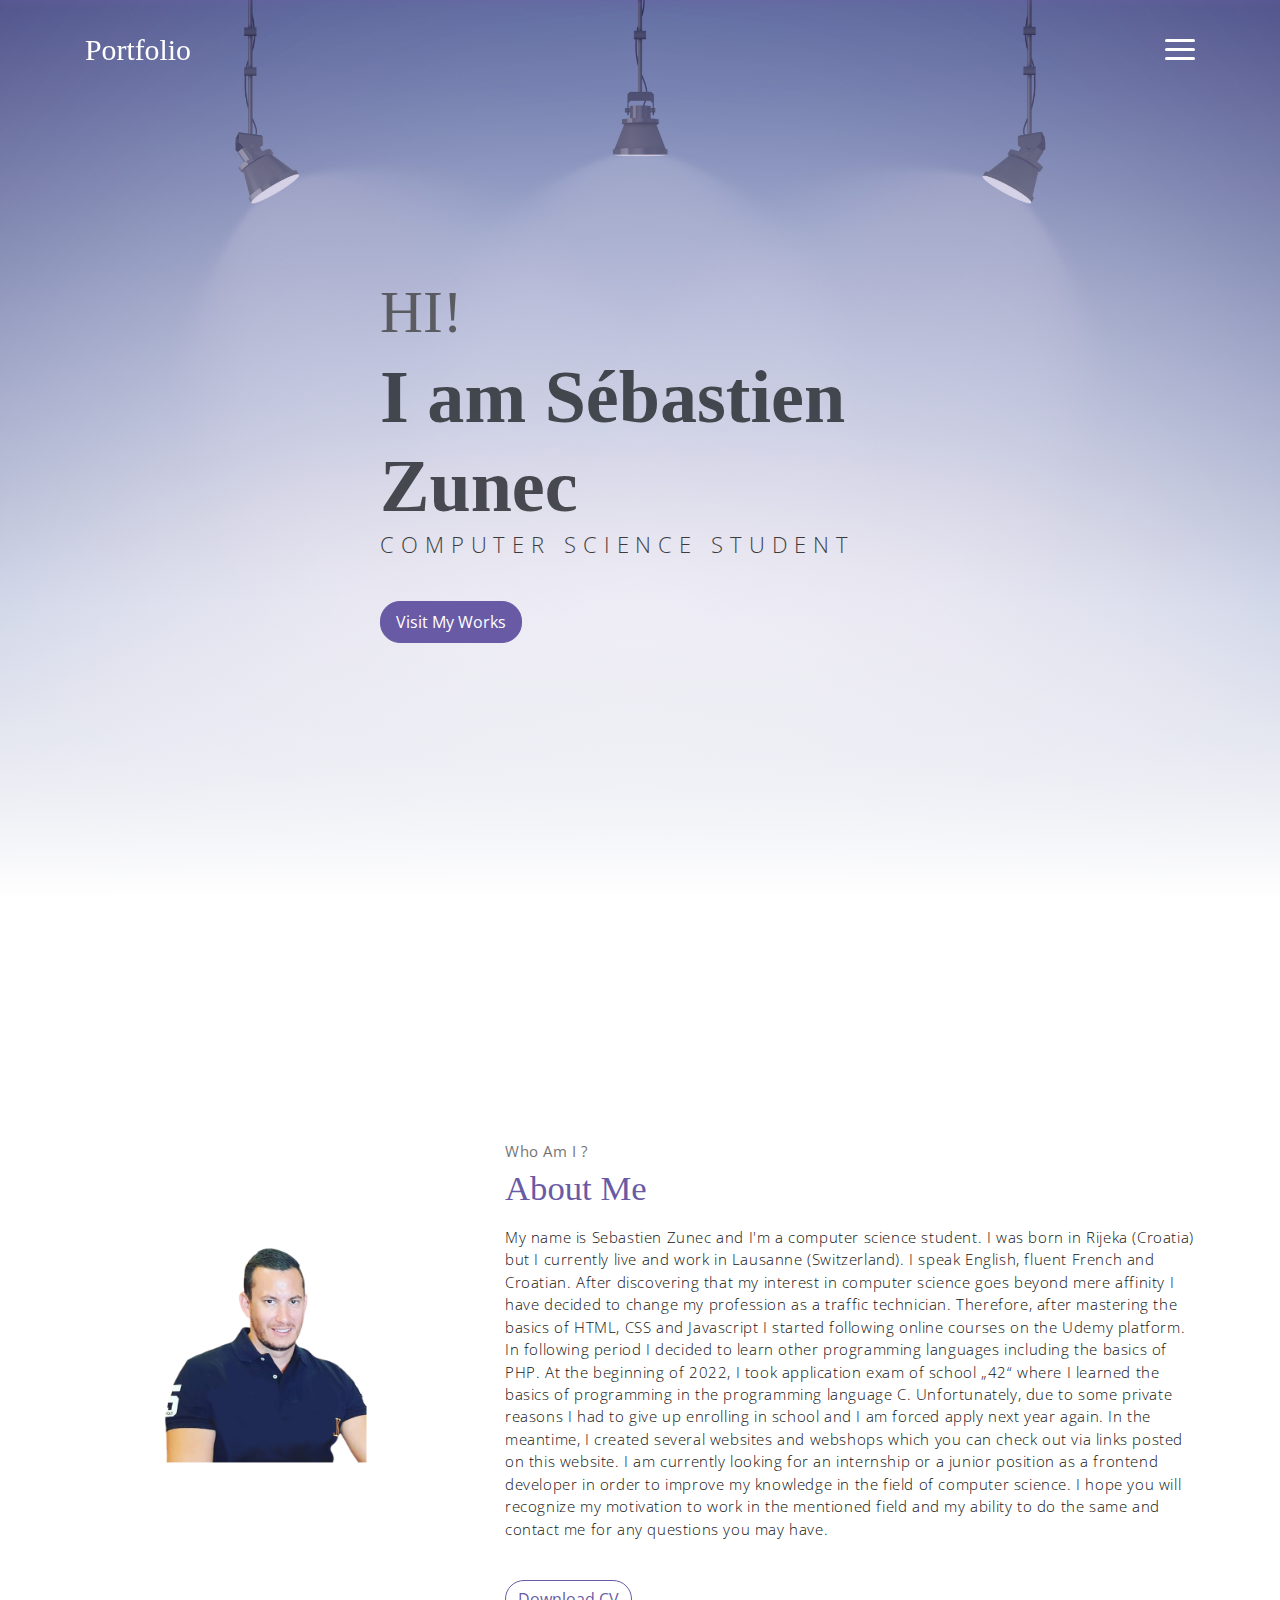
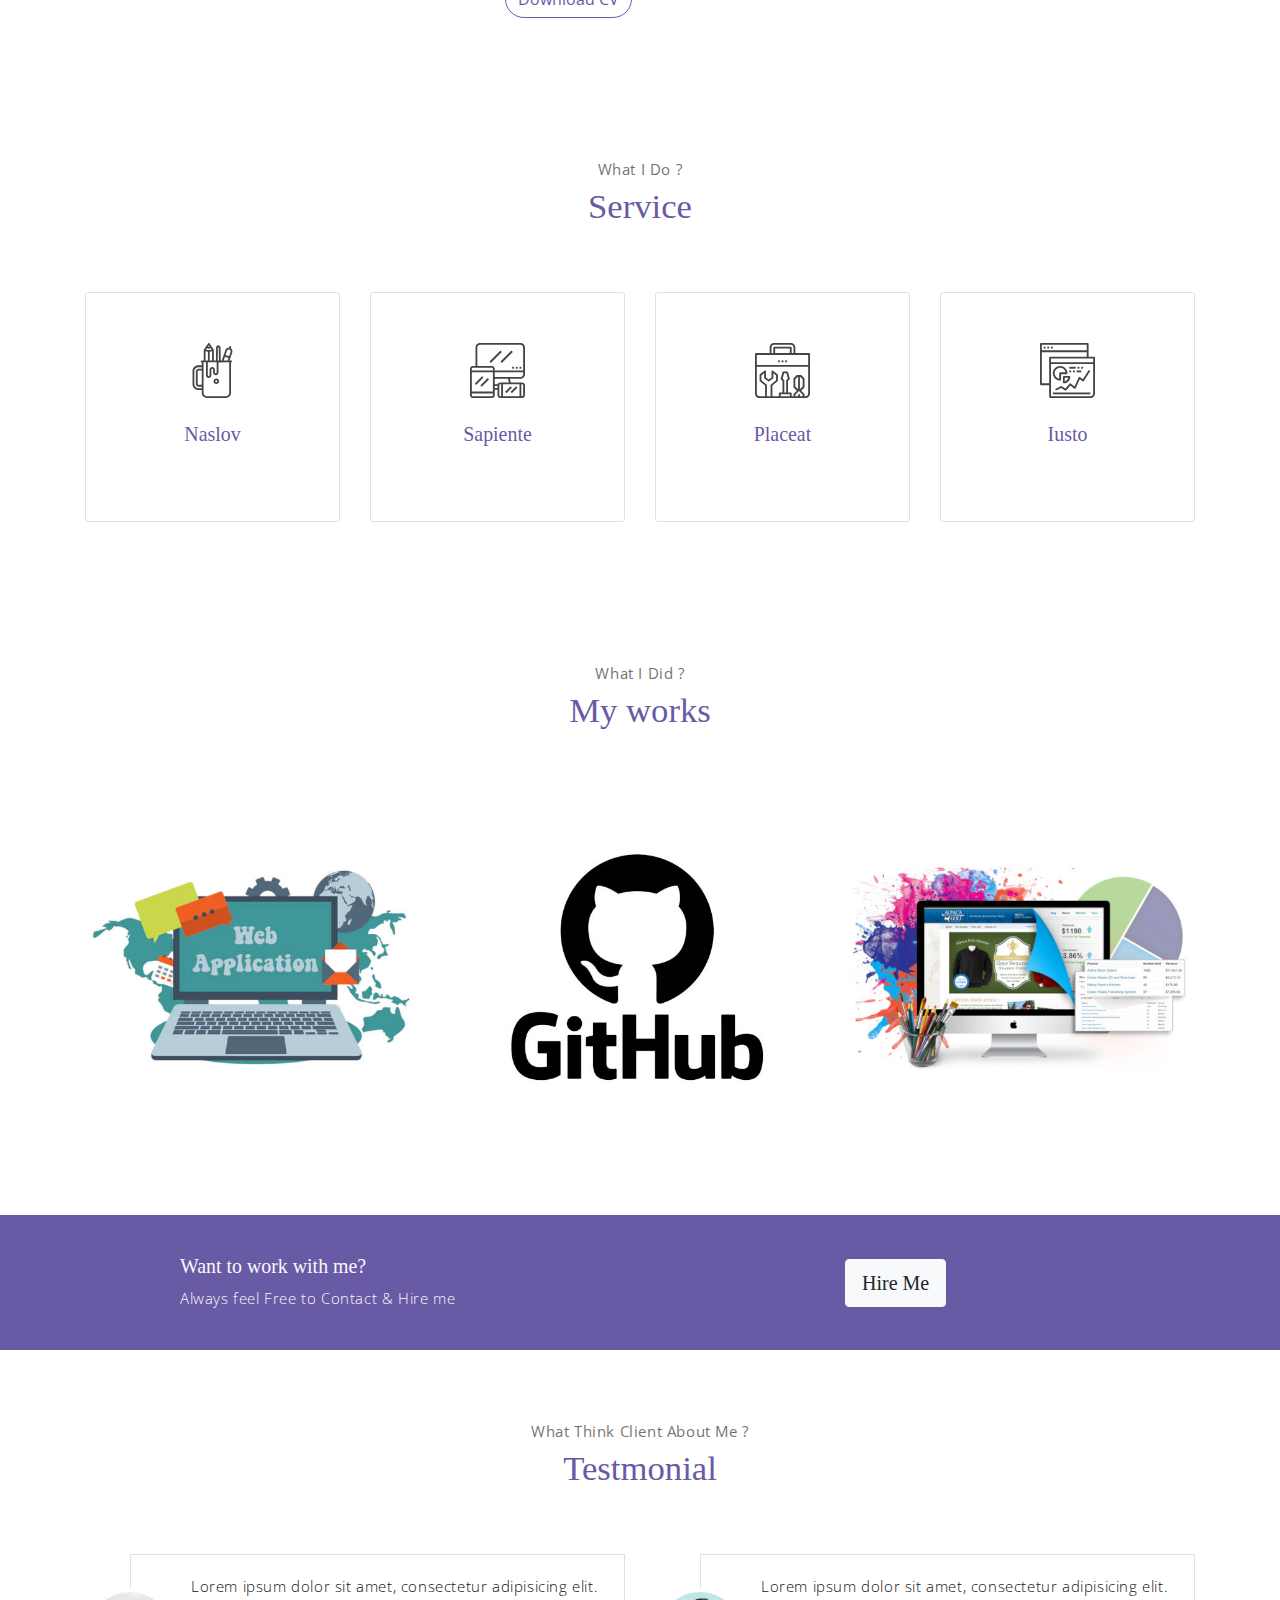
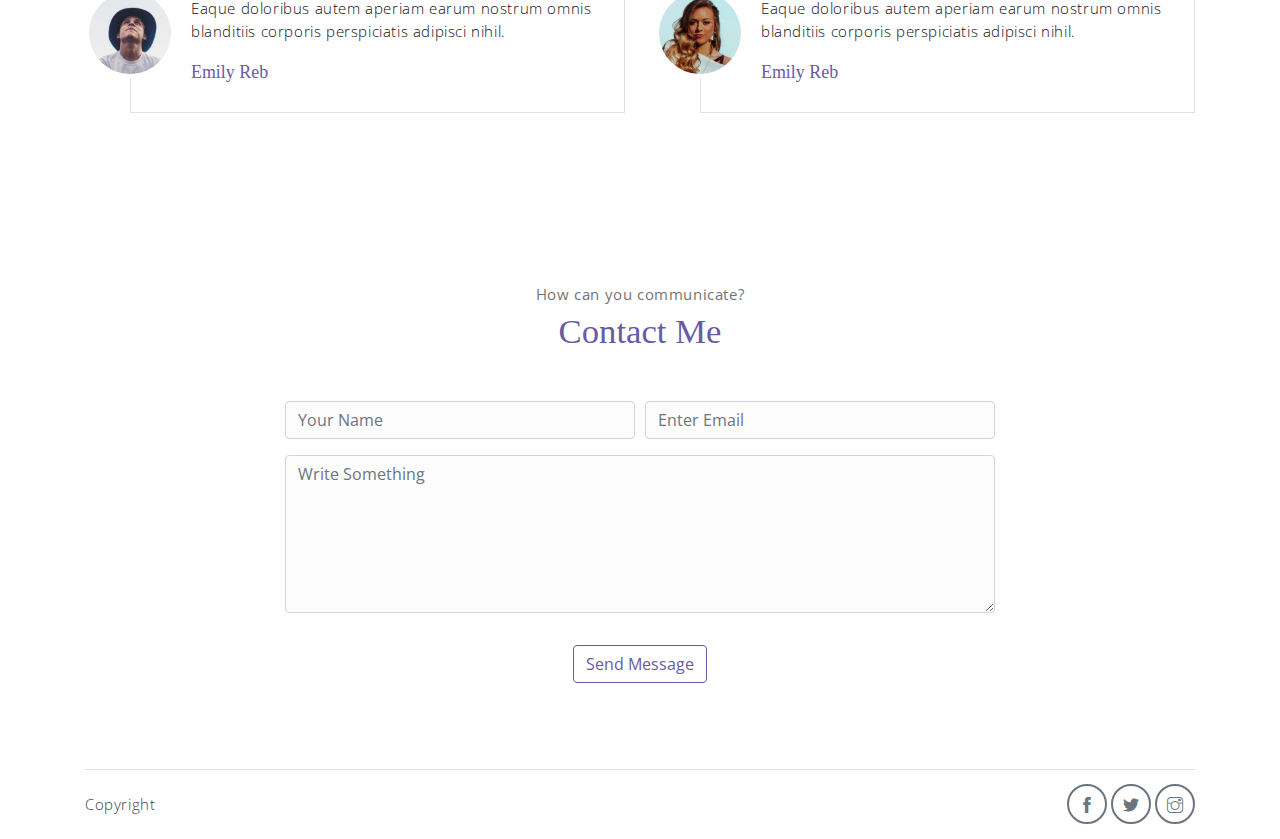
==== index.html @ 1ea3e57e "commit 1.2" ====
<!DOCTYPE html>
<html lang="en">

<head>
    <meta charset="utf-8">
    <meta name="viewport" content="width=device-width, initial-scale=1, shrink-to-fit=no">
    <title>Sebastien Zunec </title>
    <!-- font icons -->
    <link rel="stylesheet" href="assets/vendors/themify-icons/css/themify-icons.css">
    <!-- Bootstrap + Meyawo main styles -->
    <link rel="stylesheet" href="assets/css/meyawo.css">
</head>

<body data-spy="scroll" data-target=".navbar" data-offset="40" id="home">

    <!-- Page Navbar -->
    <nav class="custom-navbar" data-spy="affix" data-offset-top="20">
        <div class="container">
            <a class="logo" href="index.html">Portfolio</a>
            <ul class="nav">
                <li class="item">
                    <a class="link zatvori" href="#home">Home</a>
                </li>
                <li class="item">
                    <a class="link zatvori" href="#about">About</a>
                </li>
                <li class="item">
                    <a class="link zatvori" href="#portfolio">My works</a>
                </li>
                <li class="item">
                    <a class="link zatvori" href="#testmonial">Testmonial</a>
                </li>

                <li class="item">
                    <a class="link zatvori" href="#contact">Contact</a>
                </li>

            </ul>
            <a href="javascript:void(0)" id="nav-toggle" class="hamburger hamburger--elasti">
                <div class="hamburger-box">
                    <div class="hamburger-inner"></div>
                </div>
            </a>
        </div>
    </nav><!-- End of Page Navbar -->

    <!-- page header -->
    <header id="home" class="header">
        <div class="overlay"></div>
        <div class="header-content container">
            <h1 class="header-title">
                <span class="up">HI!</span>
                <span class="down">I am Sébastien Zunec</span>
            </h1>
            <p class="header-subtitle">COMPUTER SCIENCE STUDENT</p>
<a href="#portfolio"><button class="btn btn-primary">Visit My Works</button></a>
            
        </div>
    </header><!-- end of page header -->

    <!-- about section -->
    <section class="section pt-0" id="about">
        <!-- container -->
        <div class="container text-center">
            <!-- about wrapper -->
            <div class="about">
                <div class="about-img-holder">
                    <img src="assets/imgs/man.png" class="about-img"
                        alt="Download free bootstrap 4 landing page, free boootstrap 4 templates, Download free bootstrap 4.1 landing page, free boootstrap 4.1.1 templates, meyawo Landing page">
                </div>
                <div class="about-caption">
                    <p class="section-subtitle">Who Am I ?</p>
                    <h2 class="section-title mb-3">About Me</h2>
                    <p>
                        My name is Sebastien Zunec and I'm a computer science student.
                        I was born in Rijeka (Croatia) but I currently live and work in Lausanne (Switzerland).
                        I speak English, fluent French and Croatian.
                        After discovering that my interest in computer science goes beyond mere affinity I have decided
                        to change my profession as a traffic technician.
                        Therefore, after mastering the basics of HTML, CSS and Javascript I started following online
                        courses on the Udemy platform. In following period I decided to learn other programming
                        languages including the basics of PHP.
                        At the beginning of 2022, I took application exam of school „42“ where I learned the basics of
                        programming in the programming language C.
                        Unfortunately, due to some private reasons I had to give up enrolling in school and I am forced
                        apply next year again.
                        In the meantime, I created several websites and webshops which you can check out via links
                        posted on this website.
                        I am currently looking for an internship or a junior position as a frontend developer in order
                        to
                        improve my knowledge in the field of computer science.
                        I hope you will recognize my motivation to work in the mentioned field and my ability to do the
                        same and contact me for any questions you may have.



                    </p>
                    <button class="btn-rounded btn btn-outline-primary mt-4">Download CV</button>
                </div>
            </div><!-- end of about wrapper -->
        </div><!-- end of container -->
    </section> <!-- end of about section -->

    <!-- service section -->
    <section class="section" id="service">
        <div class="container text-center">
            <p class="section-subtitle">What I Do ?</p>
            <h6 class="section-title mb-6">Service</h6>
            <!-- row -->
            <div class="row">
                <div class="col-md-6 col-lg-3">
                    <div class="service-card">
                        <div class="body">
                            <img src="assets/imgs/pencil-case.svg"
                                alt="Download free bootstrap 4 landing page, free boootstrap 4 templates, Download free bootstrap 4.1 landing page, free boootstrap 4.1.1 templates, meyawo Landing page"
                                class="icon">
                            <h6 class="title">Naslov</h6>
                            <p class="subtitle">Labore velit culpa adipisci excepturi consequuntur itaque in nam
                                molestias dolorem iste quod.</p>
                        </div>
                    </div>
                </div>
                <div class="col-md-6 col-lg-3">
                    <div class="service-card">
                        <div class="body">
                            <img src="assets/imgs/responsive.svg"
                                alt="Download free bootstrap 4 landing page, free boootstrap 4 templates, Download free bootstrap 4.1 landing page, free boootstrap 4.1.1 templates, meyawo Landing page"
                                class="icon">
                            <h6 class="title">Sapiente</h6>
                            <p class="subtitle">Labore velit culpa adipisci excepturi consequuntur itaque in nam
                                molestias dolorem iste quod.</p>
                        </div>
                    </div>
                </div>
                <div class="col-md-6 col-lg-3">
                    <div class="service-card">
                        <div class="body">
                            <img src="assets/imgs/toolbox.svg"
                                alt="Download free bootstrap 4 landing page, free boootstrap 4 templates, Download free bootstrap 4.1 landing page, free boootstrap 4.1.1 templates, meyawo Landing page"
                                class="icon">
                            <h6 class="title">Placeat</h6>
                            <p class="subtitle">Labore velit culpa adipisci excepturi consequuntur itaque in nam
                                molestias dolorem iste quod.</p>
                        </div>
                    </div>
                </div>
                <div class="col-md-6 col-lg-3">
                    <div class="service-card">
                        <div class="body">
                            <img src="assets/imgs/analytics.svg"
                                alt="Download free bootstrap 4 landing page, free boootstrap 4 templates, Download free bootstrap 4.1 landing page, free boootstrap 4.1.1 templates, meyawo Landing page"
                                class="icon">
                            <h6 class="title">Iusto</h6>
                            <p class="subtitle">Labore velit culpa adipisci excepturi consequuntur itaque in nam
                                molestias dolorem iste quod.</p>
                        </div>
                    </div>
                </div>
            </div><!-- end of row -->
        </div>
    </section><!-- end of service section -->

    <!-- portfolio section -->
    <section class="section" id="portfolio">
        <div class="container text-center">
            <p class="section-subtitle">What I Did ?</p>
            <h6 class="section-title mb-6">My works</h6>
            <!-- row -->
            <div class="row">
                <div class="col-md-4">
                    <a href="https://testermonsite.ch/wimHof/" target="_blank" class="portfolio-card">
                        <img src="assets/imgs/folio-12.jpg" class="portfolio-card-img"
                            alt="Download free bootstrap 4 landing page, free boootstrap 4 templates, Download free bootstrap 4.1 landing page, free boootstrap 4.1.1 templates, meyawo Landing page">
                        <span class="portfolio-card-overlay">
                            <span class="portfolio-card-caption">
                                <h4>Web Application</h4>
                                    <p class="font-weight-normal">Web application for breathing inspired by Wim</p>
                            </span>
                        </span>
                    </a>
                </div>
                <div class="col-md-4">
                    <a href="#" class="portfolio-card">
                        <img class="portfolio-card-img" src="assets/imgs/folio-1.4.jpg" class="img-responsive rounded"
                            alt="Download free bootstrap 4 landing page, free boootstrap 4 templates, Download free bootstrap 4.1 landing page, free boootstrap 4.1.1 templates, meyawo Landing page">
                        <span class="portfolio-card-overlay">
                            <span class="portfolio-card-caption">
                                <h4>Exercises on github</h4>
                                    <p class="font-weight-normal">Some of my exercises on github HTML, CSS,JS, PHP, C</p>
                            </span>
                        </span>
                    </a>
                </div>
                <div class="col-md-4">
                    <a href="#" class="portfolio-card">
                        <img class="portfolio-card-img" src="assets/imgs/folio-1.3.jpg" class="img-responsive rounded"
                            alt="Download free bootstrap 4 landing page, free boootstrap 4 templates, Download free bootstrap 4.1 landing page, free boootstrap 4.1.1 templates, meyawo Landing page">
                        <span class="portfolio-card-overlay">
                            <span class="portfolio-card-caption">
                                <h4>Creating web pages</h4>
                                    <p class="font-weight-normal">Designing and creating websites and webshop </p>
                            </span>
                        </span>
                    </a>
                </div>
             
            </div><!-- end of row -->
        </div><!-- end of container -->
    </section> <!-- end of portfolio section -->

    <!-- pricing section -->


    <!-- section -->
    <section class="section-sm bg-primary">
        <!-- container -->
        <div class="container text-center text-sm-left">
            <!-- row -->
            <div class="row align-items-center">
                <div class="col-sm offset-md-1 mb-4 mb-md-0">
                    <h6 class="title text-light">Want to work with me?</h6>
                    <p class="m-0 text-light">Always feel Free to Contact & Hire me</p>
                </div>
                <div class="col-sm offset-sm-2 offset-md-3">
                   <a href="#contact"> <button class="btn btn-lg my-font btn-light rounded">Hire Me</button></a>
                </div>
            </div> <!-- end of row -->
        </div> <!-- end of container -->
    </section> <!-- end of section -->

    <!-- testimonial section -->
    <section class="section" id="testmonial">
        <div class="container text-center">
            <p class="section-subtitle">What Think Client About Me ?</p>
            <h6 class="section-title mb-6">Testmonial</h6>

            <!-- row -->
            <div class="row">
                <div class="col-md-6">
                    <div class="testimonial-card">
                        <div class="testimonial-card-img-holder">
                            <img src="assets/imgs/avatar2.jpg" class="testimonial-card-img"
                                alt="Download free bootstrap 4 landing page, free boootstrap 4 templates, Download free bootstrap 4.1 landing page, free boootstrap 4.1.1 templates, meyawo Landing page">
                        </div>
                        <div class="testimonial-card-body">
                            <p class="testimonial-card-subtitle">Lorem ipsum dolor sit amet, consectetur adipisicing
                                elit. Eaque doloribus autem aperiam earum nostrum omnis blanditiis corporis perspiciatis
                                adipisci nihil.</p>
                            <h6 class="testimonial-card-title">Emily Reb</h6>
                        </div>
                    </div>
                </div>
                <div class="col-md-6">
                    <div class="testimonial-card">
                        <div class="testimonial-card-img-holder">
                            <img src="assets/imgs/avatar3.jpg" class="testimonial-card-img"
                                alt="Download free bootstrap 4 landing page, free boootstrap 4 templates, Download free bootstrap 4.1 landing page, free boootstrap 4.1.1 templates, meyawo Landing page">
                        </div>
                        <div class="testimonial-card-body">
                            <p class="testimonial-card-subtitle">Lorem ipsum dolor sit amet, consectetur adipisicing
                                elit. Eaque doloribus autem aperiam earum nostrum omnis blanditiis corporis perspiciatis
                                adipisci nihil.</p>
                            <h6 class="testimonial-card-title">Emily Reb</h6>
                        </div>
                    </div>
                </div>
            </div>
        </div> <!-- end of container -->
    </section> <!-- end of testimonial section -->



    <!-- contact section -->
    <section class="section" id="contact">
        <div class="container text-center">
            <p class="section-subtitle">How can you communicate?</p>
            <h6 class="section-title mb-5">Contact Me</h6>
            <!-- contact form -->
          
            <form onsubmit="sendEmail(); reset(); return false; " class="contact-form col-md-10 col-lg-8 m-auto">
                <div class="form-row">
                    <div class="form-group col-sm-6">
                        <input type="text" id="name" size="50" class="form-control" placeholder="Your Name" required>
                    </div>
                    <div class="form-group col-sm-6">
                        <input type="email" id="mail" class="form-control"  placeholder="Enter Email" requried>
                    </div>
                    <div class="form-group col-sm-12">
                        <textarea name="comment" id="comment" rows="6" class="form-control"
                            placeholder="Write Something"></textarea>
                    <div id="mesag" class="form-group col-sm-12 mesagge">
                        <span>The message has been sent</span> 
                    </div>
                    </div>
                    <div class="form-group col-sm-12 mt-3">
                        <input type="submit" value="Send Message" class="btn btn-outline-primary rounded">
                    </div>
                </div>
            </form><!-- end of contact form -->
        </div><!-- end of container -->
    </section><!-- end of contact section -->

    <!-- footer -->
    <div class="container">
        <footer class="footer">
            <p class="mb-0">Copyright
           
            </p>
            <div class="social-links text-right m-auto ml-sm-auto">
                <a href="javascript:void(0)" class="link"><i class="ti-facebook"></i></a>
                <a href="javascript:void(0)" class="link"><i class="ti-twitter-alt"></i></a>
                <a href="javascript:void(0)" class="link"><i class="ti-instagram"></i></a>
   
            </div>
        </footer>
    </div> <!-- end of page footer -->

    <!-- core  -->
    <script src="assets/vendors/jquery/jquery-3.4.1.js"></script>
    <script src="assets/vendors/bootstrap/bootstrap.bundle.js"></script>

    <!-- bootstrap 3 affix -->
    <script src="assets/vendors/bootstrap/bootstrap.affix.js"></script>

    <!-- Meyawo js -->
    <script src="assets/js/meyawo.js"></script>

    <script src="https://smtpjs.com/v3/smtp.js">
    </script>




</body>

</html>
---- assets/vendors/themify-icons/css/themify-icons.css ----
@font-face {
	font-family: 'themify';
	src:url("../fonts/themify.eot?-fvbane");
	src:url("../fonts/themify.eot?#iefix-fvbane") format("embedded-opentype"),
		url("../fonts/themify.woff?-fvbane") format("woff"),
		url("../fonts/themify.ttf?-fvbane") format("truetype"),
		url("../fonts/themify.svg?-fvbane#themify") format("svg");
	font-weight: normal;
	font-style: normal;
}

[class^="ti-"], [class*=" ti-"] {
	font-family: 'themify';
	speak: none;
	font-style: normal;
	font-weight: normal;
	font-variant: normal;
	text-transform: none;
	line-height: 1;

	/* Better Font Rendering =========== */
	-webkit-font-smoothing: antialiased;
	-moz-osx-font-smoothing: grayscale;
}

.ti-wand:before {
	content: "\e600";
}
.ti-volume:before {
	content: "\e601";
}
.ti-user:before {
	content: "\e602";
}
.ti-unlock:before {
	content: "\e603";
}
.ti-unlink:before {
	content: "\e604";
}
.ti-trash:before {
	content: "\e605";
}
.ti-thought:before {
	content: "\e606";
}
.ti-target:before {
	content: "\e607";
}
.ti-tag:before {
	content: "\e608";
}
.ti-tablet:before {
	content: "\e609";
}
.ti-star:before {
	content: "\e60a";
}
.ti-spray:before {
	content: "\e60b";
}
.ti-signal:before {
	content: "\e60c";
}
.ti-shopping-cart:before {
	content: "\e60d";
}
.ti-shopping-cart-full:before {
	content: "\e60e";
}
.ti-settings:before {
	content: "\e60f";
}
.ti-search:before {
	content: "\e610";
}
.ti-zoom-in:before {
	content: "\e611";
}
.ti-zoom-out:before {
	content: "\e612";
}
.ti-cut:before {
	content: "\e613";
}
.ti-ruler:before {
	content: "\e614";
}
.ti-ruler-pencil:before {
	content: "\e615";
}
.ti-ruler-alt:before {
	content: "\e616";
}
.ti-bookmark:before {
	content: "\e617";
}
.ti-bookmark-alt:before {
	content: "\e618";
}
.ti-reload:before {
	content: "\e619";
}
.ti-plus:before {
	content: "\e61a";
}
.ti-pin:before {
	content: "\e61b";
}
.ti-pencil:before {
	content: "\e61c";
}
.ti-pencil-alt:before {
	content: "\e61d";
}
.ti-paint-roller:before {
	content: "\e61e";
}
.ti-paint-bucket:before {
	content: "\e61f";
}
.ti-na:before {
	content: "\e620";
}
.ti-mobile:before {
	content: "\e621";
}
.ti-minus:before {
	content: "\e622";
}
.ti-medall:before {
	content: "\e623";
}
.ti-medall-alt:before {
	content: "\e624";
}
.ti-marker:before {
	content: "\e625";
}
.ti-marker-alt:before {
	content: "\e626";
}
.ti-arrow-up:before {
	content: "\e627";
}
.ti-arrow-right:before {
	content: "\e628";
}
.ti-arrow-left:before {
	content: "\e629";
}
.ti-arrow-down:before {
	content: "\e62a";
}
.ti-lock:before {
	content: "\e62b";
}
.ti-location-arrow:before {
	content: "\e62c";
}
.ti-link:before {
	content: "\e62d";
}
.ti-layout:before {
	content: "\e62e";
}
.ti-layers:before {
	content: "\e62f";
}
.ti-layers-alt:before {
	content: "\e630";
}
.ti-key:before {
	content: "\e631";
}
.ti-import:before {
	content: "\e632";
}
.ti-image:before {
	content: "\e633";
}
.ti-heart:before {
	content: "\e634";
}
.ti-heart-broken:before {
	content: "\e635";
}
.ti-hand-stop:before {
	content: "\e636";
}
.ti-hand-open:before {
	content: "\e637";
}
.ti-hand-drag:before {
	content: "\e638";
}
.ti-folder:before {
	content: "\e639";
}
.ti-flag:before {
	content: "\e63a";
}
.ti-flag-alt:before {
	content: "\e63b";
}
.ti-flag-alt-2:before {
	content: "\e63c";
}
.ti-eye:before {
	content: "\e63d";
}
.ti-export:before {
	content: "\e63e";
}
.ti-exchange-vertical:before {
	content: "\e63f";
}
.ti-desktop:before {
	content: "\e640";
}
.ti-cup:before {
	content: "\e641";
}
.ti-crown:before {
	content: "\e642";
}
.ti-comments:before {
	content: "\e643";
}
.ti-comment:before {
	content: "\e644";
}
.ti-comment-alt:before {
	content: "\e645";
}
.ti-close:before {
	content: "\e646";
}
.ti-clip:before {
	content: "\e647";
}
.ti-angle-up:before {
	content: "\e648";
}
.ti-angle-right:before {
	content: "\e649";
}
.ti-angle-left:before {
	content: "\e64a";
}
.ti-angle-down:before {
	content: "\e64b";
}
.ti-check:before {
	content: "\e64c";
}
.ti-check-box:before {
	content: "\e64d";
}
.ti-camera:before {
	content: "\e64e";
}
.ti-announcement:before {
	content: "\e64f";
}
.ti-brush:before {
	content: "\e650";
}
.ti-briefcase:before {
	content: "\e651";
}
.ti-bolt:before {
	content: "\e652";
}
.ti-bolt-alt:before {
	content: "\e653";
}
.ti-blackboard:before {
	content: "\e654";
}
.ti-bag:before {
	content: "\e655";
}
.ti-move:before {
	content: "\e656";
}
.ti-arrows-vertical:before {
	content: "\e657";
}
.ti-arrows-horizontal:before {
	content: "\e658";
}
.ti-fullscreen:before {
	content: "\e659";
}
.ti-arrow-top-right:before {
	content: "\e65a";
}
.ti-arrow-top-left:before {
	content: "\e65b";
}
.ti-arrow-circle-up:before {
	content: "\e65c";
}
.ti-arrow-circle-right:before {
	content: "\e65d";
}
.ti-arrow-circle-left:before {
	content: "\e65e";
}
.ti-arrow-circle-down:before {
	content: "\e65f";
}
.ti-angle-double-up:before {
	content: "\e660";
}
.ti-angle-double-right:before {
	content: "\e661";
}
.ti-angle-double-left:before {
	content: "\e662";
}
.ti-angle-double-down:before {
	content: "\e663";
}
.ti-zip:before {
	content: "\e664";
}
.ti-world:before {
	content: "\e665";
}
.ti-wheelchair:before {
	content: "\e666";
}
.ti-view-list:before {
	content: "\e667";
}
.ti-view-list-alt:before {
	content: "\e668";
}
.ti-view-grid:before {
	content: "\e669";
}
.ti-uppercase:before {
	content: "\e66a";
}
.ti-upload:before {
	content: "\e66b";
}
.ti-underline:before {
	content: "\e66c";
}
.ti-truck:before {
	content: "\e66d";
}
.ti-timer:before {
	content: "\e66e";
}
.ti-ticket:before {
	content: "\e66f";
}
.ti-thumb-up:before {
	content: "\e670";
}
.ti-thumb-down:before {
	content: "\e671";
}
.ti-text:before {
	content: "\e672";
}
.ti-stats-up:before {
	content: "\e673";
}
.ti-stats-down:before {
	content: "\e674";
}
.ti-split-v:before {
	content: "\e675";
}
.ti-split-h:before {
	content: "\e676";
}
.ti-smallcap:before {
	content: "\e677";
}
.ti-shine:before {
	content: "\e678";
}
.ti-shift-right:before {
	content: "\e679";
}
.ti-shift-left:before {
	content: "\e67a";
}
.ti-shield:before {
	content: "\e67b";
}
.ti-notepad:before {
	content: "\e67c";
}
.ti-server:before {
	content: "\e67d";
}
.ti-quote-right:before {
	content: "\e67e";
}
.ti-quote-left:before {
	content: "\e67f";
}
.ti-pulse:before {
	content: "\e680";
}
.ti-printer:before {
	content: "\e681";
}
.ti-power-off:before {
	content: "\e682";
}
.ti-plug:before {
	content: "\e683";
}
.ti-pie-chart:before {
	content: "\e684";
}
.ti-paragraph:before {
	content: "\e685";
}
.ti-panel:before {
	content: "\e686";
}
.ti-package:before {
	content: "\e687";
}
.ti-music:before {
	content: "\e688";
}
.ti-music-alt:before {
	content: "\e689";
}
.ti-mouse:before {
	content: "\e68a";
}
.ti-mouse-alt:before {
	content: "\e68b";
}
.ti-money:before {
	content: "\e68c";
}
.ti-microphone:before {
	content: "\e68d";
}
.ti-menu:before {
	content: "\e68e";
}
.ti-menu-alt:before {
	content: "\e68f";
}
.ti-map:before {
	content: "\e690";
}
.ti-map-alt:before {
	content: "\e691";
}
.ti-loop:before {
	content: "\e692";
}
.ti-location-pin:before {
	content: "\e693";
}
.ti-list:before {
	content: "\e694";
}
.ti-light-bulb:before {
	content: "\e695";
}
.ti-Italic:before {
	content: "\e696";
}
.ti-info:before {
	content: "\e697";
}
.ti-infinite:before {
	content: "\e698";
}
.ti-id-badge:before {
	content: "\e699";
}
.ti-hummer:before {
	content: "\e69a";
}
.ti-home:before {
	content: "\e69b";
}
.ti-help:before {
	content: "\e69c";
}
.ti-headphone:before {
	content: "\e69d";
}
.ti-harddrives:before {
	content: "\e69e";
}
.ti-harddrive:before {
	content: "\e69f";
}
.ti-gift:before {
	content: "\e6a0";
}
.ti-game:before {
	content: "\e6a1";
}
.ti-filter:before {
	content: "\e6a2";
}
.ti-files:before {
	content: "\e6a3";
}
.ti-file:before {
	content: "\e6a4";
}
.ti-eraser:before {
	content: "\e6a5";
}
.ti-envelope:before {
	content: "\e6a6";
}
.ti-download:before {
	content: "\e6a7";
}
.ti-direction:before {
	content: "\e6a8";
}
.ti-direction-alt:before {
	content: "\e6a9";
}
.ti-dashboard:before {
	content: "\e6aa";
}
.ti-control-stop:before {
	content: "\e6ab";
}
.ti-control-shuffle:before {
	content: "\e6ac";
}
.ti-control-play:before {
	content: "\e6ad";
}
.ti-control-pause:before {
	content: "\e6ae";
}
.ti-control-forward:before {
	content: "\e6af";
}
.ti-control-backward:before {
	content: "\e6b0";
}
.ti-cloud:before {
	content: "\e6b1";
}
.ti-cloud-up:before {
	content: "\e6b2";
}
.ti-cloud-down:before {
	content: "\e6b3";
}
.ti-clipboard:before {
	content: "\e6b4";
}
.ti-car:before {
	content: "\e6b5";
}
.ti-calendar:before {
	content: "\e6b6";
}
.ti-book:before {
	content: "\e6b7";
}
.ti-bell:before {
	content: "\e6b8";
}
.ti-basketball:before {
	content: "\e6b9";
}
.ti-bar-chart:before {
	content: "\e6ba";
}
.ti-bar-chart-alt:before {
	content: "\e6bb";
}
.ti-back-right:before {
	content: "\e6bc";
}
.ti-back-left:before {
	content: "\e6bd";
}
.ti-arrows-corner:before {
	content: "\e6be";
}
.ti-archive:before {
	content: "\e6bf";
}
.ti-anchor:before {
	content: "\e6c0";
}
.ti-align-right:before {
	content: "\e6c1";
}
.ti-align-left:before {
	content: "\e6c2";
}
.ti-align-justify:before {
	content: "\e6c3";
}
.ti-align-center:before {
	content: "\e6c4";
}
.ti-alert:before {
	content: "\e6c5";
}
.ti-alarm-clock:before {
	content: "\e6c6";
}
.ti-agenda:before {
	content: "\e6c7";
}
.ti-write:before {
	content: "\e6c8";
}
.ti-window:before {
	content: "\e6c9";
}
.ti-widgetized:before {
	content: "\e6ca";
}
.ti-widget:before {
	content: "\e6cb";
}
.ti-widget-alt:before {
	content: "\e6cc";
}
.ti-wallet:before {
	content: "\e6cd";
}
.ti-video-clapper:before {
	content: "\e6ce";
}
.ti-video-camera:before {
	content: "\e6cf";
}
.ti-vector:before {
	content: "\e6d0";
}
.ti-themify-logo:before {
	content: "\e6d1";
}
.ti-themify-favicon:before {
	content: "\e6d2";
}
.ti-themify-favicon-alt:before {
	content: "\e6d3";
}
.ti-support:before {
	content: "\e6d4";
}
.ti-stamp:before {
	content: "\e6d5";
}
.ti-split-v-alt:before {
	content: "\e6d6";
}
.ti-slice:before {
	content: "\e6d7";
}
.ti-shortcode:before {
	content: "\e6d8";
}
.ti-shift-right-alt:before {
	content: "\e6d9";
}
.ti-shift-left-alt:before {
	content: "\e6da";
}
.ti-ruler-alt-2:before {
	content: "\e6db";
}
.ti-receipt:before {
	content: "\e6dc";
}
.ti-pin2:before {
	content: "\e6dd";
}
.ti-pin-alt:before {
	content: "\e6de";
}
.ti-pencil-alt2:before {
	content: "\e6df";
}
.ti-palette:before {
	content: "\e6e0";
}
.ti-more:before {
	content: "\e6e1";
}
.ti-more-alt:before {
	content: "\e6e2";
}
.ti-microphone-alt:before {
	content: "\e6e3";
}
.ti-magnet:before {
	content: "\e6e4";
}
.ti-line-double:before {
	content: "\e6e5";
}
.ti-line-dotted:before {
	content: "\e6e6";
}
.ti-line-dashed:before {
	content: "\e6e7";
}
.ti-layout-width-full:before {
	content: "\e6e8";
}
.ti-layout-width-default:before {
	content: "\e6e9";
}
.ti-layout-width-default-alt:before {
	content: "\e6ea";
}
.ti-layout-tab:before {
	content: "\e6eb";
}
.ti-layout-tab-window:before {
	content: "\e6ec";
}
.ti-layout-tab-v:before {
	content: "\e6ed";
}
.ti-layout-tab-min:before {
	content: "\e6ee";
}
.ti-layout-slider:before {
	content: "\e6ef";
}
.ti-layout-slider-alt:before {
	content: "\e6f0";
}
.ti-layout-sidebar-right:before {
	content: "\e6f1";
}
.ti-layout-sidebar-none:before {
	content: "\e6f2";
}
.ti-layout-sidebar-left:before {
	content: "\e6f3";
}
.ti-layout-placeholder:before {
	content: "\e6f4";
}
.ti-layout-menu:before {
	content: "\e6f5";
}
.ti-layout-menu-v:before {
	content: "\e6f6";
}
.ti-layout-menu-separated:before {
	content: "\e6f7";
}
.ti-layout-menu-full:before {
	content: "\e6f8";
}
.ti-layout-media-right-alt:before {
	content: "\e6f9";
}
.ti-layout-media-right:before {
	content: "\e6fa";
}
.ti-layout-media-overlay:before {
	content: "\e6fb";
}
.ti-layout-media-overlay-alt:before {
	content: "\e6fc";
}
.ti-layout-media-overlay-alt-2:before {
	content: "\e6fd";
}
.ti-layout-media-left-alt:before {
	content: "\e6fe";
}
.ti-layout-media-left:before {
	content: "\e6ff";
}
.ti-layout-media-center-alt:before {
	content: "\e700";
}
.ti-layout-media-center:before {
	content: "\e701";
}
.ti-layout-list-thumb:before {
	content: "\e702";
}
.ti-layout-list-thumb-alt:before {
	content: "\e703";
}
.ti-layout-list-post:before {
	content: "\e704";
}
.ti-layout-list-large-image:before {
	content: "\e705";
}
.ti-layout-line-solid:before {
	content: "\e706";
}
.ti-layout-grid4:before {
	content: "\e707";
}
.ti-layout-grid3:before {
	content: "\e708";
}
.ti-layout-grid2:before {
	content: "\e709";
}
.ti-layout-grid2-thumb:before {
	content: "\e70a";
}
.ti-layout-cta-right:before {
	content: "\e70b";
}
.ti-layout-cta-left:before {
	content: "\e70c";
}
.ti-layout-cta-center:before {
	content: "\e70d";
}
.ti-layout-cta-btn-right:before {
	content: "\e70e";
}
.ti-layout-cta-btn-left:before {
	content: "\e70f";
}
.ti-layout-column4:before {
	content: "\e710";
}
.ti-layout-column3:before {
	content: "\e711";
}
.ti-layout-column2:before {
	content: "\e712";
}
.ti-layout-accordion-separated:before {
	content: "\e713";
}
.ti-layout-accordion-merged:before {
	content: "\e714";
}
.ti-layout-accordion-list:before {
	content: "\e715";
}
.ti-ink-pen:before {
	content: "\e716";
}
.ti-info-alt:before {
	content: "\e717";
}
.ti-help-alt:before {
	content: "\e718";
}
.ti-headphone-alt:before {
	content: "\e719";
}
.ti-hand-point-up:before {
	content: "\e71a";
}
.ti-hand-point-right:before {
	content: "\e71b";
}
.ti-hand-point-left:before {
	content: "\e71c";
}
.ti-hand-point-down:before {
	content: "\e71d";
}
.ti-gallery:before {
	content: "\e71e";
}
.ti-face-smile:before {
	content: "\e71f";
}
.ti-face-sad:before {
	content: "\e720";
}
.ti-credit-card:before {
	content: "\e721";
}
.ti-control-skip-forward:before {
	content: "\e722";
}
.ti-control-skip-backward:before {
	content: "\e723";
}
.ti-control-record:before {
	content: "\e724";
}
.ti-control-eject:before {
	content: "\e725";
}
.ti-comments-smiley:before {
	content: "\e726";
}
.ti-brush-alt:before {
	content: "\e727";
}
.ti-youtube:before {
	content: "\e728";
}
.ti-vimeo:before {
	content: "\e729";
}
.ti-twitter:before {
	content: "\e72a";
}
.ti-time:before {
	content: "\e72b";
}
.ti-tumblr:before {
	content: "\e72c";
}
.ti-skype:before {
	content: "\e72d";
}
.ti-share:before {
	content: "\e72e";
}
.ti-share-alt:before {
	content: "\e72f";
}
.ti-rocket:before {
	content: "\e730";
}
.ti-pinterest:before {
	content: "\e731";
}
.ti-new-window:before {
	content: "\e732";
}
.ti-microsoft:before {
	content: "\e733";
}
.ti-list-ol:before {
	content: "\e734";
}
.ti-linkedin:before {
	content: "\e735";
}
.ti-layout-sidebar-2:before {
	content: "\e736";
}
.ti-layout-grid4-alt:before {
	content: "\e737";
}
.ti-layout-grid3-alt:before {
	content: "\e738";
}
.ti-layout-grid2-alt:before {
	content: "\e739";
}
.ti-layout-column4-alt:before {
	content: "\e73a";
}
.ti-layout-column3-alt:before {
	content: "\e73b";
}
.ti-layout-column2-alt:before {
	content: "\e73c";
}
.ti-instagram:before {
	content: "\e73d";
}
.ti-google:before {
	content: "\e73e";
}
.ti-github:before {
	content: "\e73f";
}
.ti-flickr:before {
	content: "\e740";
}
.ti-facebook:before {
	content: "\e741";
}
.ti-dropbox:before {
	content: "\e742";
}
.ti-dribbble:before {
	content: "\e743";
}
.ti-apple:before {
	content: "\e744";
}
.ti-android:before {
	content: "\e745";
}
.ti-save:before {
	content: "\e746";
}
.ti-save-alt:before {
	content: "\e747";
}
.ti-yahoo:before {
	content: "\e748";
}
.ti-wordpress:before {
	content: "\e749";
}
.ti-vimeo-alt:before {
	content: "\e74a";
}
.ti-twitter-alt:before {
	content: "\e74b";
}
.ti-tumblr-alt:before {
	content: "\e74c";
}
.ti-trello:before {
	content: "\e74d";
}
.ti-stack-overflow:before {
	content: "\e74e";
}
.ti-soundcloud:before {
	content: "\e74f";
}
.ti-sharethis:before {
	content: "\e750";
}
.ti-sharethis-alt:before {
	content: "\e751";
}
.ti-reddit:before {
	content: "\e752";
}
.ti-pinterest-alt:before {
	content: "\e753";
}
.ti-microsoft-alt:before {
	content: "\e754";
}
.ti-linux:before {
	content: "\e755";
}
.ti-jsfiddle:before {
	content: "\e756";
}
.ti-joomla:before {
	content: "\e757";
}
.ti-html5:before {
	content: "\e758";
}
.ti-flickr-alt:before {
	content: "\e759";
}
.ti-email:before {
	content: "\e75a";
}
.ti-drupal:before {
	content: "\e75b";
}
.ti-dropbox-alt:before {
	content: "\e75c";
}
.ti-css3:before {
	content: "\e75d";
}
.ti-rss:before {
	content: "\e75e";
}
.ti-rss-alt:before {
	content: "\e75f";
}
---- assets/css/meyawo.css ----
@charset "UTF-8";
@import url("https://fonts.googleapis.com/css?family=Baloo+Paaji|Open+Sans:300,300i,400,400i,600,600i,700,700i");
:root {
  --blue: #1e549f;
  --indigo: #695aa6;
  --purple: #6f42c1;
  --pink: #e83e8c;
  --red: #ec185d;
  --orange: #ff6d02;
  --yellow: #ffc107;
  --green: #1bb74f;
  --teal: #20c997;
  --cyan: #17a2b8;
  --white: #fff;
  --gray: #6c757d;
  --gray-dark: #393e46;
  --primary: #695aa6;
  --secondary: #393e46;
  --success: #1bb74f;
  --info: #17a2b8;
  --warning: #ff6d02;
  --danger: #ec185d;
  --light: #f8f9fa;
  --dark: #212529;
  --breakpoint-xs: 0;
  --breakpoint-sm: 576px;
  --breakpoint-md: 768px;
  --breakpoint-lg: 992px;
  --breakpoint-xl: 1200px;
  --font-family-sans-serif: "Open Sans", sans-serif;
  --font-family-monospace: SFMono-Regular, Menlo, Monaco, Consolas, "Liberation Mono", "Courier New", monospace;
}

*,
*::before,
*::after {
  box-sizing: border-box;
}

html {
  font-family: sans-serif;
  line-height: 1.15;
  -webkit-text-size-adjust: 100%;
  -webkit-tap-highlight-color: rgba(0, 0, 0, 0);
}

article, aside, figcaption, figure, footer, header, hgroup, main, nav, section {
  display: block;
}

body {
  margin: 0;
  font-family: "Open Sans", sans-serif;
  font-size: 1rem;
  font-weight: 400;
  line-height: 1.5;
  color: #212529;
  text-align: left;
  background-color: #fff;
}

[tabindex="-1"]:focus {
  outline: 0 !important;
}

hr {
  box-sizing: content-box;
  height: 0;
  overflow: visible;
}

h1, h2, h3, h4, h5, h6 {
  margin-top: 0;
  margin-bottom: 0.5rem;
}

p {
  margin-top: 0;
  margin-bottom: 1rem;
}

abbr[title],
abbr[data-original-title] {
  text-decoration: underline;
  -webkit-text-decoration: underline dotted;
          text-decoration: underline dotted;
  cursor: help;
  border-bottom: 0;
  -webkit-text-decoration-skip-ink: none;
          text-decoration-skip-ink: none;
}

address {
  margin-bottom: 1rem;
  font-style: normal;
  line-height: inherit;
}

ol,
ul,
dl {
  margin-top: 0;
  margin-bottom: 1rem;
}

ol ol,
ul ul,
ol ul,
ul ol {
  margin-bottom: 0;
}

dt {
  font-weight: 700;
}

dd {
  margin-bottom: .5rem;
  margin-left: 0;
}

blockquote {
  margin: 0 0 1rem;
}

b,
strong {
  font-weight: bolder;
}

small {
  font-size: 80%;
}

sub,
sup {
  position: relative;
  font-size: 75%;
  line-height: 0;
  vertical-align: baseline;
}

sub {
  bottom: -.25em;
}

sup {
  top: -.5em;
}

a {
  color: #695aa6;
  text-decoration: none;
  background-color: transparent;
}

a:hover {
  color: #493f75;
  text-decoration: none;
}

a:not([href]):not([tabindex]) {
  color: inherit;
  text-decoration: none;
}

a:not([href]):not([tabindex]):hover, a:not([href]):not([tabindex]):focus {
  color: inherit;
  text-decoration: none;
}

a:not([href]):not([tabindex]):focus {
  outline: 0;
}

pre,
code,
kbd,
samp {
  font-family: SFMono-Regular, Menlo, Monaco, Consolas, "Liberation Mono", "Courier New", monospace;
  font-size: 1em;
}

pre {
  margin-top: 0;
  margin-bottom: 1rem;
  overflow: auto;
}

figure {
  margin: 0 0 1rem;
}

img {
  vertical-align: middle;
  border-style: none;
}

svg {
  overflow: hidden;
  vertical-align: middle;
}

table {
  border-collapse: collapse;
}

caption {
  padding-top: 0.75rem;
  padding-bottom: 0.75rem;
  color: #6c757d;
  text-align: left;
  caption-side: bottom;
}

th {
  text-align: inherit;
}

label {
  display: inline-block;
  margin-bottom: 0.5rem;
}

button {
  border-radius: 0;
}

button:focus {
  outline: 1px dotted;
  outline: 5px auto -webkit-focus-ring-color;
}

input,
button,
select,
optgroup,
textarea {
  margin: 0;
  font-family: inherit;
  font-size: inherit;
  line-height: inherit;
}

button,
input {
  overflow: visible;
}

button,
select {
  text-transform: none;
}

select {
  word-wrap: normal;
}

button,
[type="button"],
[type="reset"],
[type="submit"] {
  -webkit-appearance: button;
}

button:not(:disabled),
[type="button"]:not(:disabled),
[type="reset"]:not(:disabled),
[type="submit"]:not(:disabled) {
  cursor: pointer;
}

button::-moz-focus-inner,
[type="button"]::-moz-focus-inner,
[type="reset"]::-moz-focus-inner,
[type="submit"]::-moz-focus-inner {
  padding: 0;
  border-style: none;
}

input[type="radio"],
input[type="checkbox"] {
  box-sizing: border-box;
  padding: 0;
}

input[type="date"],
input[type="time"],
input[type="datetime-local"],
input[type="month"] {
  -webkit-appearance: listbox;
}

textarea {
  overflow: auto;
  resize: vertical;
}

fieldset {
  min-width: 0;
  padding: 0;
  margin: 0;
  border: 0;
}

legend {
  display: block;
  width: 100%;
  max-width: 100%;
  padding: 0;
  margin-bottom: .5rem;
  font-size: 1.5rem;
  line-height: inherit;
  color: inherit;
  white-space: normal;
}

progress {
  vertical-align: baseline;
}

[type="number"]::-webkit-inner-spin-button,
[type="number"]::-webkit-outer-spin-button {
  height: auto;
}

[type="search"] {
  outline-offset: -2px;
  -webkit-appearance: none;
}

[type="search"]::-webkit-search-decoration {
  -webkit-appearance: none;
}

::-webkit-file-upload-button {
  font: inherit;
  -webkit-appearance: button;
}

output {
  display: inline-block;
}

summary {
  display: list-item;
  cursor: pointer;
}

template {
  display: none;
}

[hidden] {
  display: none !important;
}

h1, h2, h3, h4, h5, h6,
.h1, .h2, .h3, .h4, .h5, .h6 {
  margin-bottom: 0.5rem;
  font-weight: 500;
  line-height: 1.2;
}

h1, .h1 {
  font-size: 2.5rem;
}

h2, .h2 {
  font-size: 2rem;
}

h3, .h3 {
  font-size: 1.75rem;
}

h4, .h4 {
  font-size: 1.5rem;
}

h5, .h5 {
  font-size: 1.25rem;
}

h6, .h6 {
  font-size: 1rem;
}

.lead {
  font-size: 1.25rem;
  font-weight: 300;
}

.display-1 {
  font-size: 6rem;
  font-weight: 300;
  line-height: 1.2;
}

.display-2 {
  font-size: 5.5rem;
  font-weight: 300;
  line-height: 1.2;
}

.display-3 {
  font-size: 4.5rem;
  font-weight: 300;
  line-height: 1.2;
}

.display-4 {
  font-size: 3.5rem;
  font-weight: 300;
  line-height: 1.2;
}

hr {
  margin-top: 1rem;
  margin-bottom: 1rem;
  border: 0;
  border-top: 1px solid rgba(0, 0, 0, 0.1);
}

small,
.small {
  font-size: 80%;
  font-weight: 400;
}

mark,
.mark {
  padding: 0.2em;
  background-color: #fcf8e3;
}

.list-unstyled {
  padding-left: 0;
  list-style: none;
}

.list-inline {
  padding-left: 0;
  list-style: none;
}

.list-inline-item {
  display: inline-block;
}

.list-inline-item:not(:last-child) {
  margin-right: 0.5rem;
}

.initialism {
  font-size: 90%;
  text-transform: uppercase;
}

.blockquote {
  margin-bottom: 1rem;
  font-size: 1.25rem;
}

.blockquote-footer {
  display: block;
  font-size: 80%;
  color: #6c757d;
}

.blockquote-footer::before {
  content: "\2014\00A0";
}

.img-fluid {
  max-width: 100%;
  height: auto;
}

.img-thumbnail {
  padding: 0.25rem;
  background-color: #fff;
  border: 1px solid #dee2e6;
  border-radius: 0.25rem;
  max-width: 100%;
  height: auto;
}

.figure {
  display: inline-block;
}

.figure-img {
  margin-bottom: 0.5rem;
  line-height: 1;
}

.figure-caption {
  font-size: 90%;
  color: #6c757d;
}

code {
  font-size: 87.5%;
  color: #e83e8c;
  word-break: break-word;
}

a > code {
  color: inherit;
}

kbd {
  padding: 0.2rem 0.4rem;
  font-size: 87.5%;
  color: #fff;
  background-color: #212529;
  border-radius: 0.2rem;
}

kbd kbd {
  padding: 0;
  font-size: 100%;
  font-weight: 700;
}

pre {
  display: block;
  font-size: 87.5%;
  color: #212529;
}

pre code {
  font-size: inherit;
  color: inherit;
  word-break: normal;
}

.pre-scrollable {
  max-height: 340px;
  overflow-y: scroll;
}

.container {
  width: 100%;
  padding-right: 15px;
  padding-left: 15px;
  margin-right: auto;
  margin-left: auto;
}

@media (min-width: 576px) {
  .container {
    max-width: 540px;
  }
}

@media (min-width: 768px) {
  .container {
    max-width: 720px;
  }
}

@media (min-width: 992px) {
  .container {
    max-width: 960px;
  }
}

@media (min-width: 1200px) {
  .container {
    max-width: 1140px;
  }
}

.container-fluid {
  width: 100%;
  padding-right: 15px;
  padding-left: 15px;
  margin-right: auto;
  margin-left: auto;
}

.row {
  display: -webkit-box;
  display: -webkit-flex;
  display: -ms-flexbox;
  display: flex;
  -webkit-flex-wrap: wrap;
      -ms-flex-wrap: wrap;
          flex-wrap: wrap;
  margin-right: -15px;
  margin-left: -15px;
}

.no-gutters {
  margin-right: 0;
  margin-left: 0;
}

.no-gutters > .col,
.no-gutters > [class*="col-"] {
  padding-right: 0;
  padding-left: 0;
}

.col-1, .col-2, .col-3, .col-4, .col-5, .col-6, .col-7, .col-8, .col-9, .col-10, .col-11, .col-12, .col,
.col-auto, .col-sm-1, .col-sm-2, .col-sm-3, .col-sm-4, .col-sm-5, .col-sm-6, .col-sm-7, .col-sm-8, .col-sm-9, .col-sm-10, .col-sm-11, .col-sm-12, .col-sm,
.col-sm-auto, .col-md-1, .col-md-2, .col-md-3, .col-md-4, .col-md-5, .col-md-6, .col-md-7, .col-md-8, .col-md-9, .col-md-10, .col-md-11, .col-md-12, .col-md,
.col-md-auto, .col-lg-1, .col-lg-2, .col-lg-3, .col-lg-4, .col-lg-5, .col-lg-6, .col-lg-7, .col-lg-8, .col-lg-9, .col-lg-10, .col-lg-11, .col-lg-12, .col-lg,
.col-lg-auto, .col-xl-1, .col-xl-2, .col-xl-3, .col-xl-4, .col-xl-5, .col-xl-6, .col-xl-7, .col-xl-8, .col-xl-9, .col-xl-10, .col-xl-11, .col-xl-12, .col-xl,
.col-xl-auto {
  position: relative;
  width: 100%;
  padding-right: 15px;
  padding-left: 15px;
}

.col {
  -webkit-flex-basis: 0;
      -ms-flex-preferred-size: 0;
          flex-basis: 0;
  -webkit-box-flex: 1;
  -webkit-flex-grow: 1;
      -ms-flex-positive: 1;
          flex-grow: 1;
  max-width: 100%;
}

.col-auto {
  -webkit-box-flex: 0;
  -webkit-flex: 0 0 auto;
      -ms-flex: 0 0 auto;
          flex: 0 0 auto;
  width: auto;
  max-width: 100%;
}

.col-1 {
  -webkit-box-flex: 0;
  -webkit-flex: 0 0 8.33333%;
      -ms-flex: 0 0 8.33333%;
          flex: 0 0 8.33333%;
  max-width: 8.33333%;
}

.col-2 {
  -webkit-box-flex: 0;
  -webkit-flex: 0 0 16.66667%;
      -ms-flex: 0 0 16.66667%;
          flex: 0 0 16.66667%;
  max-width: 16.66667%;
}

.col-3 {
  -webkit-box-flex: 0;
  -webkit-flex: 0 0 25%;
      -ms-flex: 0 0 25%;
          flex: 0 0 25%;
  max-width: 25%;
}

.col-4 {
  -webkit-box-flex: 0;
  -webkit-flex: 0 0 33.33333%;
      -ms-flex: 0 0 33.33333%;
          flex: 0 0 33.33333%;
  max-width: 33.33333%;
}

.col-5 {
  -webkit-box-flex: 0;
  -webkit-flex: 0 0 41.66667%;
      -ms-flex: 0 0 41.66667%;
          flex: 0 0 41.66667%;
  max-width: 41.66667%;
}

.col-6 {
  -webkit-box-flex: 0;
  -webkit-flex: 0 0 50%;
      -ms-flex: 0 0 50%;
          flex: 0 0 50%;
  max-width: 50%;
}

.col-7 {
  -webkit-box-flex: 0;
  -webkit-flex: 0 0 58.33333%;
      -ms-flex: 0 0 58.33333%;
          flex: 0 0 58.33333%;
  max-width: 58.33333%;
}

.col-8 {
  -webkit-box-flex: 0;
  -webkit-flex: 0 0 66.66667%;
      -ms-flex: 0 0 66.66667%;
          flex: 0 0 66.66667%;
  max-width: 66.66667%;
}

.col-9 {
  -webkit-box-flex: 0;
  -webkit-flex: 0 0 75%;
      -ms-flex: 0 0 75%;
          flex: 0 0 75%;
  max-width: 75%;
}

.col-10 {
  -webkit-box-flex: 0;
  -webkit-flex: 0 0 83.33333%;
      -ms-flex: 0 0 83.33333%;
          flex: 0 0 83.33333%;
  max-width: 83.33333%;
}

.col-11 {
  -webkit-box-flex: 0;
  -webkit-flex: 0 0 91.66667%;
      -ms-flex: 0 0 91.66667%;
          flex: 0 0 91.66667%;
  max-width: 91.66667%;
}

.col-12 {
  -webkit-box-flex: 0;
  -webkit-flex: 0 0 100%;
      -ms-flex: 0 0 100%;
          flex: 0 0 100%;
  max-width: 100%;
}

.order-first {
  -webkit-box-ordinal-group: 0;
  -webkit-order: -1;
      -ms-flex-order: -1;
          order: -1;
}

.order-last {
  -webkit-box-ordinal-group: 14;
  -webkit-order: 13;
      -ms-flex-order: 13;
          order: 13;
}

.order-0 {
  -webkit-box-ordinal-group: 1;
  -webkit-order: 0;
      -ms-flex-order: 0;
          order: 0;
}

.order-1 {
  -webkit-box-ordinal-group: 2;
  -webkit-order: 1;
      -ms-flex-order: 1;
          order: 1;
}

.order-2 {
  -webkit-box-ordinal-group: 3;
  -webkit-order: 2;
      -ms-flex-order: 2;
          order: 2;
}

.order-3 {
  -webkit-box-ordinal-group: 4;
  -webkit-order: 3;
      -ms-flex-order: 3;
          order: 3;
}

.order-4 {
  -webkit-box-ordinal-group: 5;
  -webkit-order: 4;
      -ms-flex-order: 4;
          order: 4;
}

.order-5 {
  -webkit-box-ordinal-group: 6;
  -webkit-order: 5;
      -ms-flex-order: 5;
          order: 5;
}

.order-6 {
  -webkit-box-ordinal-group: 7;
  -webkit-order: 6;
      -ms-flex-order: 6;
          order: 6;
}

.order-7 {
  -webkit-box-ordinal-group: 8;
  -webkit-order: 7;
      -ms-flex-order: 7;
          order: 7;
}

.order-8 {
  -webkit-box-ordinal-group: 9;
  -webkit-order: 8;
      -ms-flex-order: 8;
          order: 8;
}

.order-9 {
  -webkit-box-ordinal-group: 10;
  -webkit-order: 9;
      -ms-flex-order: 9;
          order: 9;
}

.order-10 {
  -webkit-box-ordinal-group: 11;
  -webkit-order: 10;
      -ms-flex-order: 10;
          order: 10;
}

.order-11 {
  -webkit-box-ordinal-group: 12;
  -webkit-order: 11;
      -ms-flex-order: 11;
          order: 11;
}

.order-12 {
  -webkit-box-ordinal-group: 13;
  -webkit-order: 12;
      -ms-flex-order: 12;
          order: 12;
}

.offset-1 {
  margin-left: 8.33333%;
}

.offset-2 {
  margin-left: 16.66667%;
}

.offset-3 {
  margin-left: 25%;
}

.offset-4 {
  margin-left: 33.33333%;
}

.offset-5 {
  margin-left: 41.66667%;
}

.offset-6 {
  margin-left: 50%;
}

.offset-7 {
  margin-left: 58.33333%;
}

.offset-8 {
  margin-left: 66.66667%;
}

.offset-9 {
  margin-left: 75%;
}

.offset-10 {
  margin-left: 83.33333%;
}

.offset-11 {
  margin-left: 91.66667%;
}

@media (min-width: 576px) {
  .col-sm {
    -webkit-flex-basis: 0;
        -ms-flex-preferred-size: 0;
            flex-basis: 0;
    -webkit-box-flex: 1;
    -webkit-flex-grow: 1;
        -ms-flex-positive: 1;
            flex-grow: 1;
    max-width: 100%;
  }
  .col-sm-auto {
    -webkit-box-flex: 0;
    -webkit-flex: 0 0 auto;
        -ms-flex: 0 0 auto;
            flex: 0 0 auto;
    width: auto;
    max-width: 100%;
  }
  .col-sm-1 {
    -webkit-box-flex: 0;
    -webkit-flex: 0 0 8.33333%;
        -ms-flex: 0 0 8.33333%;
            flex: 0 0 8.33333%;
    max-width: 8.33333%;
  }
  .col-sm-2 {
    -webkit-box-flex: 0;
    -webkit-flex: 0 0 16.66667%;
        -ms-flex: 0 0 16.66667%;
            flex: 0 0 16.66667%;
    max-width: 16.66667%;
  }
  .col-sm-3 {
    -webkit-box-flex: 0;
    -webkit-flex: 0 0 25%;
        -ms-flex: 0 0 25%;
            flex: 0 0 25%;
    max-width: 25%;
  }
  .col-sm-4 {
    -webkit-box-flex: 0;
    -webkit-flex: 0 0 33.33333%;
        -ms-flex: 0 0 33.33333%;
            flex: 0 0 33.33333%;
    max-width: 33.33333%;
  }
  .col-sm-5 {
    -webkit-box-flex: 0;
    -webkit-flex: 0 0 41.66667%;
        -ms-flex: 0 0 41.66667%;
            flex: 0 0 41.66667%;
    max-width: 41.66667%;
  }
  .col-sm-6 {
    -webkit-box-flex: 0;
    -webkit-flex: 0 0 50%;
        -ms-flex: 0 0 50%;
            flex: 0 0 50%;
    max-width: 50%;
  }
  .col-sm-7 {
    -webkit-box-flex: 0;
    -webkit-flex: 0 0 58.33333%;
        -ms-flex: 0 0 58.33333%;
            flex: 0 0 58.33333%;
    max-width: 58.33333%;
  }
  .col-sm-8 {
    -webkit-box-flex: 0;
    -webkit-flex: 0 0 66.66667%;
        -ms-flex: 0 0 66.66667%;
            flex: 0 0 66.66667%;
    max-width: 66.66667%;
  }
  .col-sm-9 {
    -webkit-box-flex: 0;
    -webkit-flex: 0 0 75%;
        -ms-flex: 0 0 75%;
            flex: 0 0 75%;
    max-width: 75%;
  }
  .col-sm-10 {
    -webkit-box-flex: 0;
    -webkit-flex: 0 0 83.33333%;
        -ms-flex: 0 0 83.33333%;
            flex: 0 0 83.33333%;
    max-width: 83.33333%;
  }
  .col-sm-11 {
    -webkit-box-flex: 0;
    -webkit-flex: 0 0 91.66667%;
        -ms-flex: 0 0 91.66667%;
            flex: 0 0 91.66667%;
    max-width: 91.66667%;
  }
  .col-sm-12 {
    -webkit-box-flex: 0;
    -webkit-flex: 0 0 100%;
        -ms-flex: 0 0 100%;
            flex: 0 0 100%;
    max-width: 100%;
  }
  .order-sm-first {
    -webkit-box-ordinal-group: 0;
    -webkit-order: -1;
        -ms-flex-order: -1;
            order: -1;
  }
  .order-sm-last {
    -webkit-box-ordinal-group: 14;
    -webkit-order: 13;
        -ms-flex-order: 13;
            order: 13;
  }
  .order-sm-0 {
    -webkit-box-ordinal-group: 1;
    -webkit-order: 0;
        -ms-flex-order: 0;
            order: 0;
  }
  .order-sm-1 {
    -webkit-box-ordinal-group: 2;
    -webkit-order: 1;
        -ms-flex-order: 1;
            order: 1;
  }
  .order-sm-2 {
    -webkit-box-ordinal-group: 3;
    -webkit-order: 2;
        -ms-flex-order: 2;
            order: 2;
  }
  .order-sm-3 {
    -webkit-box-ordinal-group: 4;
    -webkit-order: 3;
        -ms-flex-order: 3;
            order: 3;
  }
  .order-sm-4 {
    -webkit-box-ordinal-group: 5;
    -webkit-order: 4;
        -ms-flex-order: 4;
            order: 4;
  }
  .order-sm-5 {
    -webkit-box-ordinal-group: 6;
    -webkit-order: 5;
        -ms-flex-order: 5;
            order: 5;
  }
  .order-sm-6 {
    -webkit-box-ordinal-group: 7;
    -webkit-order: 6;
        -ms-flex-order: 6;
            order: 6;
  }
  .order-sm-7 {
    -webkit-box-ordinal-group: 8;
    -webkit-order: 7;
        -ms-flex-order: 7;
            order: 7;
  }
  .order-sm-8 {
    -webkit-box-ordinal-group: 9;
    -webkit-order: 8;
        -ms-flex-order: 8;
            order: 8;
  }
  .order-sm-9 {
    -webkit-box-ordinal-group: 10;
    -webkit-order: 9;
        -ms-flex-order: 9;
            order: 9;
  }
  .order-sm-10 {
    -webkit-box-ordinal-group: 11;
    -webkit-order: 10;
        -ms-flex-order: 10;
            order: 10;
  }
  .order-sm-11 {
    -webkit-box-ordinal-group: 12;
    -webkit-order: 11;
        -ms-flex-order: 11;
            order: 11;
  }
  .order-sm-12 {
    -webkit-box-ordinal-group: 13;
    -webkit-order: 12;
        -ms-flex-order: 12;
            order: 12;
  }
  .offset-sm-0 {
    margin-left: 0;
  }
  .offset-sm-1 {
    margin-left: 8.33333%;
  }
  .offset-sm-2 {
    margin-left: 16.66667%;
  }
  .offset-sm-3 {
    margin-left: 25%;
  }
  .offset-sm-4 {
    margin-left: 33.33333%;
  }
  .offset-sm-5 {
    margin-left: 41.66667%;
  }
  .offset-sm-6 {
    margin-left: 50%;
  }
  .offset-sm-7 {
    margin-left: 58.33333%;
  }
  .offset-sm-8 {
    margin-left: 66.66667%;
  }
  .offset-sm-9 {
    margin-left: 75%;
  }
  .offset-sm-10 {
    margin-left: 83.33333%;
  }
  .offset-sm-11 {
    margin-left: 91.66667%;
  }
}

@media (min-width: 768px) {
  .col-md {
    -webkit-flex-basis: 0;
        -ms-flex-preferred-size: 0;
            flex-basis: 0;
    -webkit-box-flex: 1;
    -webkit-flex-grow: 1;
        -ms-flex-positive: 1;
            flex-grow: 1;
    max-width: 100%;
  }
  .col-md-auto {
    -webkit-box-flex: 0;
    -webkit-flex: 0 0 auto;
        -ms-flex: 0 0 auto;
            flex: 0 0 auto;
    width: auto;
    max-width: 100%;
  }
  .col-md-1 {
    -webkit-box-flex: 0;
    -webkit-flex: 0 0 8.33333%;
        -ms-flex: 0 0 8.33333%;
            flex: 0 0 8.33333%;
    max-width: 8.33333%;
  }
  .col-md-2 {
    -webkit-box-flex: 0;
    -webkit-flex: 0 0 16.66667%;
        -ms-flex: 0 0 16.66667%;
            flex: 0 0 16.66667%;
    max-width: 16.66667%;
  }
  .col-md-3 {
    -webkit-box-flex: 0;
    -webkit-flex: 0 0 25%;
        -ms-flex: 0 0 25%;
            flex: 0 0 25%;
    max-width: 25%;
  }
  .col-md-4 {
    -webkit-box-flex: 0;
    -webkit-flex: 0 0 33.33333%;
        -ms-flex: 0 0 33.33333%;
            flex: 0 0 33.33333%;
    max-width: 33.33333%;
  }
  .col-md-5 {
    -webkit-box-flex: 0;
    -webkit-flex: 0 0 41.66667%;
        -ms-flex: 0 0 41.66667%;
            flex: 0 0 41.66667%;
    max-width: 41.66667%;
  }
  .col-md-6 {
    -webkit-box-flex: 0;
    -webkit-flex: 0 0 50%;
        -ms-flex: 0 0 50%;
            flex: 0 0 50%;
    max-width: 50%;
  }
  .col-md-7 {
    -webkit-box-flex: 0;
    -webkit-flex: 0 0 58.33333%;
        -ms-flex: 0 0 58.33333%;
            flex: 0 0 58.33333%;
    max-width: 58.33333%;
  }
  .col-md-8 {
    -webkit-box-flex: 0;
    -webkit-flex: 0 0 66.66667%;
        -ms-flex: 0 0 66.66667%;
            flex: 0 0 66.66667%;
    max-width: 66.66667%;
  }
  .col-md-9 {
    -webkit-box-flex: 0;
    -webkit-flex: 0 0 75%;
        -ms-flex: 0 0 75%;
            flex: 0 0 75%;
    max-width: 75%;
  }
  .col-md-10 {
    -webkit-box-flex: 0;
    -webkit-flex: 0 0 83.33333%;
        -ms-flex: 0 0 83.33333%;
            flex: 0 0 83.33333%;
    max-width: 83.33333%;
  }
  .col-md-11 {
    -webkit-box-flex: 0;
    -webkit-flex: 0 0 91.66667%;
        -ms-flex: 0 0 91.66667%;
            flex: 0 0 91.66667%;
    max-width: 91.66667%;
  }
  .col-md-12 {
    -webkit-box-flex: 0;
    -webkit-flex: 0 0 100%;
        -ms-flex: 0 0 100%;
            flex: 0 0 100%;
    max-width: 100%;
  }
  .order-md-first {
    -webkit-box-ordinal-group: 0;
    -webkit-order: -1;
        -ms-flex-order: -1;
            order: -1;
  }
  .order-md-last {
    -webkit-box-ordinal-group: 14;
    -webkit-order: 13;
        -ms-flex-order: 13;
            order: 13;
  }
  .order-md-0 {
    -webkit-box-ordinal-group: 1;
    -webkit-order: 0;
        -ms-flex-order: 0;
            order: 0;
  }
  .order-md-1 {
    -webkit-box-ordinal-group: 2;
    -webkit-order: 1;
        -ms-flex-order: 1;
            order: 1;
  }
  .order-md-2 {
    -webkit-box-ordinal-group: 3;
    -webkit-order: 2;
        -ms-flex-order: 2;
            order: 2;
  }
  .order-md-3 {
    -webkit-box-ordinal-group: 4;
    -webkit-order: 3;
        -ms-flex-order: 3;
            order: 3;
  }
  .order-md-4 {
    -webkit-box-ordinal-group: 5;
    -webkit-order: 4;
        -ms-flex-order: 4;
            order: 4;
  }
  .order-md-5 {
    -webkit-box-ordinal-group: 6;
    -webkit-order: 5;
        -ms-flex-order: 5;
            order: 5;
  }
  .order-md-6 {
    -webkit-box-ordinal-group: 7;
    -webkit-order: 6;
        -ms-flex-order: 6;
            order: 6;
  }
  .order-md-7 {
    -webkit-box-ordinal-group: 8;
    -webkit-order: 7;
        -ms-flex-order: 7;
            order: 7;
  }
  .order-md-8 {
    -webkit-box-ordinal-group: 9;
    -webkit-order: 8;
        -ms-flex-order: 8;
            order: 8;
  }
  .order-md-9 {
    -webkit-box-ordinal-group: 10;
    -webkit-order: 9;
        -ms-flex-order: 9;
            order: 9;
  }
  .order-md-10 {
    -webkit-box-ordinal-group: 11;
    -webkit-order: 10;
        -ms-flex-order: 10;
            order: 10;
  }
  .order-md-11 {
    -webkit-box-ordinal-group: 12;
    -webkit-order: 11;
        -ms-flex-order: 11;
            order: 11;
  }
  .order-md-12 {
    -webkit-box-ordinal-group: 13;
    -webkit-order: 12;
        -ms-flex-order: 12;
            order: 12;
  }
  .offset-md-0 {
    margin-left: 0;
  }
  .offset-md-1 {
    margin-left: 8.33333%;
  }
  .offset-md-2 {
    margin-left: 16.66667%;
  }
  .offset-md-3 {
    margin-left: 25%;
  }
  .offset-md-4 {
    margin-left: 33.33333%;
  }
  .offset-md-5 {
    margin-left: 41.66667%;
  }
  .offset-md-6 {
    margin-left: 50%;
  }
  .offset-md-7 {
    margin-left: 58.33333%;
  }
  .offset-md-8 {
    margin-left: 66.66667%;
  }
  .offset-md-9 {
    margin-left: 75%;
  }
  .offset-md-10 {
    margin-left: 83.33333%;
  }
  .offset-md-11 {
    margin-left: 91.66667%;
  }
}

@media (min-width: 992px) {
  .col-lg {
    -webkit-flex-basis: 0;
        -ms-flex-preferred-size: 0;
            flex-basis: 0;
    -webkit-box-flex: 1;
    -webkit-flex-grow: 1;
        -ms-flex-positive: 1;
            flex-grow: 1;
    max-width: 100%;
  }
  .col-lg-auto {
    -webkit-box-flex: 0;
    -webkit-flex: 0 0 auto;
        -ms-flex: 0 0 auto;
            flex: 0 0 auto;
    width: auto;
    max-width: 100%;
  }
  .col-lg-1 {
    -webkit-box-flex: 0;
    -webkit-flex: 0 0 8.33333%;
        -ms-flex: 0 0 8.33333%;
            flex: 0 0 8.33333%;
    max-width: 8.33333%;
  }
  .col-lg-2 {
    -webkit-box-flex: 0;
    -webkit-flex: 0 0 16.66667%;
        -ms-flex: 0 0 16.66667%;
            flex: 0 0 16.66667%;
    max-width: 16.66667%;
  }
  .col-lg-3 {
    -webkit-box-flex: 0;
    -webkit-flex: 0 0 25%;
        -ms-flex: 0 0 25%;
            flex: 0 0 25%;
    max-width: 25%;
  }
  .col-lg-4 {
    -webkit-box-flex: 0;
    -webkit-flex: 0 0 33.33333%;
        -ms-flex: 0 0 33.33333%;
            flex: 0 0 33.33333%;
    max-width: 33.33333%;
  }
  .col-lg-5 {
    -webkit-box-flex: 0;
    -webkit-flex: 0 0 41.66667%;
        -ms-flex: 0 0 41.66667%;
            flex: 0 0 41.66667%;
    max-width: 41.66667%;
  }
  .col-lg-6 {
    -webkit-box-flex: 0;
    -webkit-flex: 0 0 50%;
        -ms-flex: 0 0 50%;
            flex: 0 0 50%;
    max-width: 50%;
  }
  .col-lg-7 {
    -webkit-box-flex: 0;
    -webkit-flex: 0 0 58.33333%;
        -ms-flex: 0 0 58.33333%;
            flex: 0 0 58.33333%;
    max-width: 58.33333%;
  }
  .col-lg-8 {
    -webkit-box-flex: 0;
    -webkit-flex: 0 0 66.66667%;
        -ms-flex: 0 0 66.66667%;
            flex: 0 0 66.66667%;
    max-width: 66.66667%;
  }
  .col-lg-9 {
    -webkit-box-flex: 0;
    -webkit-flex: 0 0 75%;
        -ms-flex: 0 0 75%;
            flex: 0 0 75%;
    max-width: 75%;
  }
  .col-lg-10 {
    -webkit-box-flex: 0;
    -webkit-flex: 0 0 83.33333%;
        -ms-flex: 0 0 83.33333%;
            flex: 0 0 83.33333%;
    max-width: 83.33333%;
  }
  .col-lg-11 {
    -webkit-box-flex: 0;
    -webkit-flex: 0 0 91.66667%;
        -ms-flex: 0 0 91.66667%;
            flex: 0 0 91.66667%;
    max-width: 91.66667%;
  }
  .col-lg-12 {
    -webkit-box-flex: 0;
    -webkit-flex: 0 0 100%;
        -ms-flex: 0 0 100%;
            flex: 0 0 100%;
    max-width: 100%;
  }
  .order-lg-first {
    -webkit-box-ordinal-group: 0;
    -webkit-order: -1;
        -ms-flex-order: -1;
            order: -1;
  }
  .order-lg-last {
    -webkit-box-ordinal-group: 14;
    -webkit-order: 13;
        -ms-flex-order: 13;
            order: 13;
  }
  .order-lg-0 {
    -webkit-box-ordinal-group: 1;
    -webkit-order: 0;
        -ms-flex-order: 0;
            order: 0;
  }
  .order-lg-1 {
    -webkit-box-ordinal-group: 2;
    -webkit-order: 1;
        -ms-flex-order: 1;
            order: 1;
  }
  .order-lg-2 {
    -webkit-box-ordinal-group: 3;
    -webkit-order: 2;
        -ms-flex-order: 2;
            order: 2;
  }
  .order-lg-3 {
    -webkit-box-ordinal-group: 4;
    -webkit-order: 3;
        -ms-flex-order: 3;
            order: 3;
  }
  .order-lg-4 {
    -webkit-box-ordinal-group: 5;
    -webkit-order: 4;
        -ms-flex-order: 4;
            order: 4;
  }
  .order-lg-5 {
    -webkit-box-ordinal-group: 6;
    -webkit-order: 5;
        -ms-flex-order: 5;
            order: 5;
  }
  .order-lg-6 {
    -webkit-box-ordinal-group: 7;
    -webkit-order: 6;
        -ms-flex-order: 6;
            order: 6;
  }
  .order-lg-7 {
    -webkit-box-ordinal-group: 8;
    -webkit-order: 7;
        -ms-flex-order: 7;
            order: 7;
  }
  .order-lg-8 {
    -webkit-box-ordinal-group: 9;
    -webkit-order: 8;
        -ms-flex-order: 8;
            order: 8;
  }
  .order-lg-9 {
    -webkit-box-ordinal-group: 10;
    -webkit-order: 9;
        -ms-flex-order: 9;
            order: 9;
  }
  .order-lg-10 {
    -webkit-box-ordinal-group: 11;
    -webkit-order: 10;
        -ms-flex-order: 10;
            order: 10;
  }
  .order-lg-11 {
    -webkit-box-ordinal-group: 12;
    -webkit-order: 11;
        -ms-flex-order: 11;
            order: 11;
  }
  .order-lg-12 {
    -webkit-box-ordinal-group: 13;
    -webkit-order: 12;
        -ms-flex-order: 12;
            order: 12;
  }
  .offset-lg-0 {
    margin-left: 0;
  }
  .offset-lg-1 {
    margin-left: 8.33333%;
  }
  .offset-lg-2 {
    margin-left: 16.66667%;
  }
  .offset-lg-3 {
    margin-left: 25%;
  }
  .offset-lg-4 {
    margin-left: 33.33333%;
  }
  .offset-lg-5 {
    margin-left: 41.66667%;
  }
  .offset-lg-6 {
    margin-left: 50%;
  }
  .offset-lg-7 {
    margin-left: 58.33333%;
  }
  .offset-lg-8 {
    margin-left: 66.66667%;
  }
  .offset-lg-9 {
    margin-left: 75%;
  }
  .offset-lg-10 {
    margin-left: 83.33333%;
  }
  .offset-lg-11 {
    margin-left: 91.66667%;
  }
}

@media (min-width: 1200px) {
  .col-xl {
    -webkit-flex-basis: 0;
        -ms-flex-preferred-size: 0;
            flex-basis: 0;
    -webkit-box-flex: 1;
    -webkit-flex-grow: 1;
        -ms-flex-positive: 1;
            flex-grow: 1;
    max-width: 100%;
  }
  .col-xl-auto {
    -webkit-box-flex: 0;
    -webkit-flex: 0 0 auto;
        -ms-flex: 0 0 auto;
            flex: 0 0 auto;
    width: auto;
    max-width: 100%;
  }
  .col-xl-1 {
    -webkit-box-flex: 0;
    -webkit-flex: 0 0 8.33333%;
        -ms-flex: 0 0 8.33333%;
            flex: 0 0 8.33333%;
    max-width: 8.33333%;
  }
  .col-xl-2 {
    -webkit-box-flex: 0;
    -webkit-flex: 0 0 16.66667%;
        -ms-flex: 0 0 16.66667%;
            flex: 0 0 16.66667%;
    max-width: 16.66667%;
  }
  .col-xl-3 {
    -webkit-box-flex: 0;
    -webkit-flex: 0 0 25%;
        -ms-flex: 0 0 25%;
            flex: 0 0 25%;
    max-width: 25%;
  }
  .col-xl-4 {
    -webkit-box-flex: 0;
    -webkit-flex: 0 0 33.33333%;
        -ms-flex: 0 0 33.33333%;
            flex: 0 0 33.33333%;
    max-width: 33.33333%;
  }
  .col-xl-5 {
    -webkit-box-flex: 0;
    -webkit-flex: 0 0 41.66667%;
        -ms-flex: 0 0 41.66667%;
            flex: 0 0 41.66667%;
    max-width: 41.66667%;
  }
  .col-xl-6 {
    -webkit-box-flex: 0;
    -webkit-flex: 0 0 50%;
        -ms-flex: 0 0 50%;
            flex: 0 0 50%;
    max-width: 50%;
  }
  .col-xl-7 {
    -webkit-box-flex: 0;
    -webkit-flex: 0 0 58.33333%;
        -ms-flex: 0 0 58.33333%;
            flex: 0 0 58.33333%;
    max-width: 58.33333%;
  }
  .col-xl-8 {
    -webkit-box-flex: 0;
    -webkit-flex: 0 0 66.66667%;
        -ms-flex: 0 0 66.66667%;
            flex: 0 0 66.66667%;
    max-width: 66.66667%;
  }
  .col-xl-9 {
    -webkit-box-flex: 0;
    -webkit-flex: 0 0 75%;
        -ms-flex: 0 0 75%;
            flex: 0 0 75%;
    max-width: 75%;
  }
  .col-xl-10 {
    -webkit-box-flex: 0;
    -webkit-flex: 0 0 83.33333%;
        -ms-flex: 0 0 83.33333%;
            flex: 0 0 83.33333%;
    max-width: 83.33333%;
  }
  .col-xl-11 {
    -webkit-box-flex: 0;
    -webkit-flex: 0 0 91.66667%;
        -ms-flex: 0 0 91.66667%;
            flex: 0 0 91.66667%;
    max-width: 91.66667%;
  }
  .col-xl-12 {
    -webkit-box-flex: 0;
    -webkit-flex: 0 0 100%;
        -ms-flex: 0 0 100%;
            flex: 0 0 100%;
    max-width: 100%;
  }
  .order-xl-first {
    -webkit-box-ordinal-group: 0;
    -webkit-order: -1;
        -ms-flex-order: -1;
            order: -1;
  }
  .order-xl-last {
    -webkit-box-ordinal-group: 14;
    -webkit-order: 13;
        -ms-flex-order: 13;
            order: 13;
  }
  .order-xl-0 {
    -webkit-box-ordinal-group: 1;
    -webkit-order: 0;
        -ms-flex-order: 0;
            order: 0;
  }
  .order-xl-1 {
    -webkit-box-ordinal-group: 2;
    -webkit-order: 1;
        -ms-flex-order: 1;
            order: 1;
  }
  .order-xl-2 {
    -webkit-box-ordinal-group: 3;
    -webkit-order: 2;
        -ms-flex-order: 2;
            order: 2;
  }
  .order-xl-3 {
    -webkit-box-ordinal-group: 4;
    -webkit-order: 3;
        -ms-flex-order: 3;
            order: 3;
  }
  .order-xl-4 {
    -webkit-box-ordinal-group: 5;
    -webkit-order: 4;
        -ms-flex-order: 4;
            order: 4;
  }
  .order-xl-5 {
    -webkit-box-ordinal-group: 6;
    -webkit-order: 5;
        -ms-flex-order: 5;
            order: 5;
  }
  .order-xl-6 {
    -webkit-box-ordinal-group: 7;
    -webkit-order: 6;
        -ms-flex-order: 6;
            order: 6;
  }
  .order-xl-7 {
    -webkit-box-ordinal-group: 8;
    -webkit-order: 7;
        -ms-flex-order: 7;
            order: 7;
  }
  .order-xl-8 {
    -webkit-box-ordinal-group: 9;
    -webkit-order: 8;
        -ms-flex-order: 8;
            order: 8;
  }
  .order-xl-9 {
    -webkit-box-ordinal-group: 10;
    -webkit-order: 9;
        -ms-flex-order: 9;
            order: 9;
  }
  .order-xl-10 {
    -webkit-box-ordinal-group: 11;
    -webkit-order: 10;
        -ms-flex-order: 10;
            order: 10;
  }
  .order-xl-11 {
    -webkit-box-ordinal-group: 12;
    -webkit-order: 11;
        -ms-flex-order: 11;
            order: 11;
  }
  .order-xl-12 {
    -webkit-box-ordinal-group: 13;
    -webkit-order: 12;
        -ms-flex-order: 12;
            order: 12;
  }
  .offset-xl-0 {
    margin-left: 0;
  }
  .offset-xl-1 {
    margin-left: 8.33333%;
  }
  .offset-xl-2 {
    margin-left: 16.66667%;
  }
  .offset-xl-3 {
    margin-left: 25%;
  }
  .offset-xl-4 {
    margin-left: 33.33333%;
  }
  .offset-xl-5 {
    margin-left: 41.66667%;
  }
  .offset-xl-6 {
    margin-left: 50%;
  }
  .offset-xl-7 {
    margin-left: 58.33333%;
  }
  .offset-xl-8 {
    margin-left: 66.66667%;
  }
  .offset-xl-9 {
    margin-left: 75%;
  }
  .offset-xl-10 {
    margin-left: 83.33333%;
  }
  .offset-xl-11 {
    margin-left: 91.66667%;
  }
}

.table {
  width: 100%;
  margin-bottom: 1rem;
  color: #212529;
}

.table th,
.table td {
  padding: 0.75rem;
  vertical-align: top;
  border-top: 1px solid #dee2e6;
}

.table thead th {
  vertical-align: bottom;
  border-bottom: 2px solid #dee2e6;
}

.table tbody + tbody {
  border-top: 2px solid #dee2e6;
}

.table-sm th,
.table-sm td {
  padding: 0.3rem;
}

.table-bordered {
  border: 1px solid #dee2e6;
}

.table-bordered th,
.table-bordered td {
  border: 1px solid #dee2e6;
}

.table-bordered thead th,
.table-bordered thead td {
  border-bottom-width: 2px;
}

.table-borderless th,
.table-borderless td,
.table-borderless thead th,
.table-borderless tbody + tbody {
  border: 0;
}

.table-striped tbody tr:nth-of-type(odd) {
  background-color: rgba(0, 0, 0, 0.05);
}

.table-hover tbody tr:hover {
  color: #212529;
  background-color: rgba(0, 0, 0, 0.075);
}

.table-primary,
.table-primary > th,
.table-primary > td {
  background-color: #d5d1e6;
}

.table-primary th,
.table-primary td,
.table-primary thead th,
.table-primary tbody + tbody {
  border-color: #b1a9d1;
}

.table-hover .table-primary:hover {
  background-color: #c6c0dd;
}

.table-hover .table-primary:hover > td,
.table-hover .table-primary:hover > th {
  background-color: #c6c0dd;
}

.table-secondary,
.table-secondary > th,
.table-secondary > td {
  background-color: #c8c9cb;
}

.table-secondary th,
.table-secondary td,
.table-secondary thead th,
.table-secondary tbody + tbody {
  border-color: #989b9f;
}

.table-hover .table-secondary:hover {
  background-color: #bbbcbf;
}

.table-hover .table-secondary:hover > td,
.table-hover .table-secondary:hover > th {
  background-color: #bbbcbf;
}

.table-success,
.table-success > th,
.table-success > td {
  background-color: #bfebce;
}

.table-success th,
.table-success td,
.table-success thead th,
.table-success tbody + tbody {
  border-color: #88daa3;
}

.table-hover .table-success:hover {
  background-color: #ace5bf;
}

.table-hover .table-success:hover > td,
.table-hover .table-success:hover > th {
  background-color: #ace5bf;
}

.table-info,
.table-info > th,
.table-info > td {
  background-color: #bee5eb;
}

.table-info th,
.table-info td,
.table-info thead th,
.table-info tbody + tbody {
  border-color: #86cfda;
}

.table-hover .table-info:hover {
  background-color: #abdde5;
}

.table-hover .table-info:hover > td,
.table-hover .table-info:hover > th {
  background-color: #abdde5;
}

.table-warning,
.table-warning > th,
.table-warning > td {
  background-color: #ffd6b8;
}

.table-warning th,
.table-warning td,
.table-warning thead th,
.table-warning tbody + tbody {
  border-color: #ffb37b;
}

.table-hover .table-warning:hover {
  background-color: #ffc79f;
}

.table-hover .table-warning:hover > td,
.table-hover .table-warning:hover > th {
  background-color: #ffc79f;
}

.table-danger,
.table-danger > th,
.table-danger > td {
  background-color: #fabed2;
}

.table-danger th,
.table-danger td,
.table-danger thead th,
.table-danger tbody + tbody {
  border-color: #f587ab;
}

.table-hover .table-danger:hover {
  background-color: #f8a6c2;
}

.table-hover .table-danger:hover > td,
.table-hover .table-danger:hover > th {
  background-color: #f8a6c2;
}

.table-light,
.table-light > th,
.table-light > td {
  background-color: #fdfdfe;
}

.table-light th,
.table-light td,
.table-light thead th,
.table-light tbody + tbody {
  border-color: #fbfcfc;
}

.table-hover .table-light:hover {
  background-color: #ececf6;
}

.table-hover .table-light:hover > td,
.table-hover .table-light:hover > th {
  background-color: #ececf6;
}

.table-dark,
.table-dark > th,
.table-dark > td {
  background-color: #c1c2c3;
}

.table-dark th,
.table-dark td,
.table-dark thead th,
.table-dark tbody + tbody {
  border-color: #8c8e90;
}

.table-hover .table-dark:hover {
  background-color: #b4b5b6;
}

.table-hover .table-dark:hover > td,
.table-hover .table-dark:hover > th {
  background-color: #b4b5b6;
}

.table-active,
.table-active > th,
.table-active > td {
  background-color: rgba(0, 0, 0, 0.075);
}

.table-hover .table-active:hover {
  background-color: rgba(0, 0, 0, 0.075);
}

.table-hover .table-active:hover > td,
.table-hover .table-active:hover > th {
  background-color: rgba(0, 0, 0, 0.075);
}

.table .thead-dark th {
  color: #fff;
  background-color: #393e46;
  border-color: #4a515b;
}

.table .thead-light th {
  color: #495057;
  background-color: #e9ecef;
  border-color: #dee2e6;
}

.table-dark {
  color: #fff;
  background-color: #393e46;
}

.table-dark th,
.table-dark td,
.table-dark thead th {
  border-color: #4a515b;
}

.table-dark.table-bordered {
  border: 0;
}

.table-dark.table-striped tbody tr:nth-of-type(odd) {
  background-color: rgba(255, 255, 255, 0.05);
}

.table-dark.table-hover tbody tr:hover {
  color: #fff;
  background-color: rgba(255, 255, 255, 0.075);
}

@media (max-width: 575.98px) {
  .table-responsive-sm {
    display: block;
    width: 100%;
    overflow-x: auto;
    -webkit-overflow-scrolling: touch;
  }
  .table-responsive-sm > .table-bordered {
    border: 0;
  }
}

@media (max-width: 767.98px) {
  .table-responsive-md {
    display: block;
    width: 100%;
    overflow-x: auto;
    -webkit-overflow-scrolling: touch;
  }
  .table-responsive-md > .table-bordered {
    border: 0;
  }
}

@media (max-width: 991.98px) {
  .table-responsive-lg {
    display: block;
    width: 100%;
    overflow-x: auto;
    -webkit-overflow-scrolling: touch;
  }
  .table-responsive-lg > .table-bordered {
    border: 0;
  }
}

@media (max-width: 1199.98px) {
  .table-responsive-xl {
    display: block;
    width: 100%;
    overflow-x: auto;
    -webkit-overflow-scrolling: touch;
  }
  .table-responsive-xl > .table-bordered {
    border: 0;
  }
}

.table-responsive {
  display: block;
  width: 100%;
  overflow-x: auto;
  -webkit-overflow-scrolling: touch;
}

.table-responsive > .table-bordered {
  border: 0;
}

.form-control {
  display: block;
  width: 100%;
  height: calc(1.5em + 0.75rem + 2px);
  padding: 0.375rem 0.75rem;
  font-size: 1rem;
  font-weight: 400;
  line-height: 1.5;
  color: #495057;
  background-color: rgba(0, 0, 0, 0.01);
  background-clip: padding-box;
  border: 1px solid #ced4da;
  border-radius: 0.25rem;
  -webkit-transition: border-color 0.15s ease-in-out, box-shadow 0.15s ease-in-out;
  transition: border-color 0.15s ease-in-out, box-shadow 0.15s ease-in-out;
}

@media (prefers-reduced-motion: reduce) {
  .form-control {
    -webkit-transition: none;
    transition: none;
  }
}

.form-control::-ms-expand {
  background-color: transparent;
  border: 0;
}

.form-control:focus {
  color: #495057;
  background-color: rgba(0, 0, 0, 0.01);
  border-color: #b4add3;
  outline: 0;
  box-shadow: 0 0 0 0.2rem rgba(105, 90, 166, 0.25);
}

.form-control::-webkit-input-placeholder {
  color: #6c757d;
  opacity: 1;
}

.form-control::-moz-placeholder {
  color: #6c757d;
  opacity: 1;
}

.form-control:-ms-input-placeholder {
  color: #6c757d;
  opacity: 1;
}

.form-control::-ms-input-placeholder {
  color: #6c757d;
  opacity: 1;
}

.form-control::placeholder {
  color: #6c757d;
  opacity: 1;
}

.form-control:disabled, .form-control[readonly] {
  background-color: #e9ecef;
  opacity: 1;
}

select.form-control:focus::-ms-value {
  color: #495057;
  background-color: rgba(0, 0, 0, 0.01);
}

.form-control-file,
.form-control-range {
  display: block;
  width: 100%;
}

.col-form-label {
  padding-top: calc(0.375rem + 1px);
  padding-bottom: calc(0.375rem + 1px);
  margin-bottom: 0;
  font-size: inherit;
  line-height: 1.5;
}

.col-form-label-lg {
  padding-top: calc(0.5rem + 1px);
  padding-bottom: calc(0.5rem + 1px);
  font-size: 1.25rem;
  line-height: 1.5;
}

.col-form-label-sm {
  padding-top: calc(0.25rem + 1px);
  padding-bottom: calc(0.25rem + 1px);
  font-size: 0.875rem;
  line-height: 1.5;
}

.form-control-plaintext {
  display: block;
  width: 100%;
  padding-top: 0.375rem;
  padding-bottom: 0.375rem;
  margin-bottom: 0;
  line-height: 1.5;
  color: #212529;
  background-color: transparent;
  border: solid transparent;
  border-width: 1px 0;
}

.form-control-plaintext.form-control-sm, .form-control-plaintext.form-control-lg {
  padding-right: 0;
  padding-left: 0;
}

.form-control-sm {
  height: calc(1.5em + 0.5rem + 2px);
  padding: 0.25rem 0.5rem;
  font-size: 0.875rem;
  line-height: 1.5;
  border-radius: 0.2rem;
}

.form-control-lg {
  height: calc(1.5em + 1rem + 2px);
  padding: 0.5rem 1rem;
  font-size: 1.25rem;
  line-height: 1.5;
  border-radius: 0.3rem;
}

select.form-control[size], select.form-control[multiple] {
  height: auto;
}

textarea.form-control {
  height: auto;
}

.form-group {
  margin-bottom: 1rem;
}

.form-text {
  display: block;
  margin-top: 0.25rem;
}

.form-row {
  display: -webkit-box;
  display: -webkit-flex;
  display: -ms-flexbox;
  display: flex;
  -webkit-flex-wrap: wrap;
      -ms-flex-wrap: wrap;
          flex-wrap: wrap;
  margin-right: -5px;
  margin-left: -5px;
}

.form-row > .col,
.form-row > [class*="col-"] {
  padding-right: 5px;
  padding-left: 5px;
}

.form-check {
  position: relative;
  display: block;
  padding-left: 1.25rem;
}

.form-check-input {
  position: absolute;
  margin-top: 0.3rem;
  margin-left: -1.25rem;
}

.form-check-input:disabled ~ .form-check-label {
  color: #6c757d;
}

.form-check-label {
  margin-bottom: 0;
}

.form-check-inline {
  display: -webkit-inline-box;
  display: -webkit-inline-flex;
  display: -ms-inline-flexbox;
  display: inline-flex;
  -webkit-box-align: center;
  -webkit-align-items: center;
      -ms-flex-align: center;
          align-items: center;
  padding-left: 0;
  margin-right: 0.75rem;
}

.form-check-inline .form-check-input {
  position: static;
  margin-top: 0;
  margin-right: 0.3125rem;
  margin-left: 0;
}

.valid-feedback {
  display: none;
  width: 100%;
  margin-top: 0.25rem;
  font-size: 80%;
  color: #1bb74f;
}

.valid-tooltip {
  position: absolute;
  top: 100%;
  z-index: 5;
  display: none;
  max-width: 100%;
  padding: 0.25rem 0.5rem;
  margin-top: .1rem;
  font-size: 0.875rem;
  line-height: 1.5;
  color: #fff;
  background-color: rgba(27, 183, 79, 0.9);
  border-radius: 0.25rem;
}

.was-validated .form-control:valid, .form-control.is-valid {
  border-color: #1bb74f;
  padding-right: calc(1.5em + 0.75rem);
  background-image: url("data:image/svg+xml,%3csvg xmlns='http://www.w3.org/2000/svg' viewBox='0 0 8 8'%3e%3cpath fill='%231bb74f' d='M2.3 6.73L.6 4.53c-.4-1.04.46-1.4 1.1-.8l1.1 1.4 3.4-3.8c.6-.63 1.6-.27 1.2.7l-4 4.6c-.43.5-.8.4-1.1.1z'/%3e%3c/svg%3e");
  background-repeat: no-repeat;
  background-position: center right calc(0.375em + 0.1875rem);
  background-size: calc(0.75em + 0.375rem) calc(0.75em + 0.375rem);
}

.was-validated .form-control:valid:focus, .form-control.is-valid:focus {
  border-color: #1bb74f;
  box-shadow: 0 0 0 0.2rem rgba(27, 183, 79, 0.25);
}

.was-validated .form-control:valid ~ .valid-feedback,
.was-validated .form-control:valid ~ .valid-tooltip, .form-control.is-valid ~ .valid-feedback,
.form-control.is-valid ~ .valid-tooltip {
  display: block;
}

.was-validated textarea.form-control:valid, textarea.form-control.is-valid {
  padding-right: calc(1.5em + 0.75rem);
  background-position: top calc(0.375em + 0.1875rem) right calc(0.375em + 0.1875rem);
}

.was-validated .custom-select:valid, .custom-select.is-valid {
  border-color: #1bb74f;
  padding-right: calc((1em + 0.75rem) * 3 / 4 + 1.75rem);
  background: url("data:image/svg+xml,%3csvg xmlns='http://www.w3.org/2000/svg' viewBox='0 0 4 5'%3e%3cpath fill='%23393e46' d='M2 0L0 2h4zm0 5L0 3h4z'/%3e%3c/svg%3e") no-repeat right 0.75rem center/8px 10px, url("data:image/svg+xml,%3csvg xmlns='http://www.w3.org/2000/svg' viewBox='0 0 8 8'%3e%3cpath fill='%231bb74f' d='M2.3 6.73L.6 4.53c-.4-1.04.46-1.4 1.1-.8l1.1 1.4 3.4-3.8c.6-.63 1.6-.27 1.2.7l-4 4.6c-.43.5-.8.4-1.1.1z'/%3e%3c/svg%3e") rgba(0, 0, 0, 0.01) no-repeat center right 1.75rem/calc(0.75em + 0.375rem) calc(0.75em + 0.375rem);
}

.was-validated .custom-select:valid:focus, .custom-select.is-valid:focus {
  border-color: #1bb74f;
  box-shadow: 0 0 0 0.2rem rgba(27, 183, 79, 0.25);
}

.was-validated .custom-select:valid ~ .valid-feedback,
.was-validated .custom-select:valid ~ .valid-tooltip, .custom-select.is-valid ~ .valid-feedback,
.custom-select.is-valid ~ .valid-tooltip {
  display: block;
}

.was-validated .form-control-file:valid ~ .valid-feedback,
.was-validated .form-control-file:valid ~ .valid-tooltip, .form-control-file.is-valid ~ .valid-feedback,
.form-control-file.is-valid ~ .valid-tooltip {
  display: block;
}

.was-validated .form-check-input:valid ~ .form-check-label, .form-check-input.is-valid ~ .form-check-label {
  color: #1bb74f;
}

.was-validated .form-check-input:valid ~ .valid-feedback,
.was-validated .form-check-input:valid ~ .valid-tooltip, .form-check-input.is-valid ~ .valid-feedback,
.form-check-input.is-valid ~ .valid-tooltip {
  display: block;
}

.was-validated .custom-control-input:valid ~ .custom-control-label, .custom-control-input.is-valid ~ .custom-control-label {
  color: #1bb74f;
}

.was-validated .custom-control-input:valid ~ .custom-control-label::before, .custom-control-input.is-valid ~ .custom-control-label::before {
  border-color: #1bb74f;
}

.was-validated .custom-control-input:valid ~ .valid-feedback,
.was-validated .custom-control-input:valid ~ .valid-tooltip, .custom-control-input.is-valid ~ .valid-feedback,
.custom-control-input.is-valid ~ .valid-tooltip {
  display: block;
}

.was-validated .custom-control-input:valid:checked ~ .custom-control-label::before, .custom-control-input.is-valid:checked ~ .custom-control-label::before {
  border-color: #26df64;
  background-color: #26df64;
}

.was-validated .custom-control-input:valid:focus ~ .custom-control-label::before, .custom-control-input.is-valid:focus ~ .custom-control-label::before {
  box-shadow: 0 0 0 0.2rem rgba(27, 183, 79, 0.25);
}

.was-validated .custom-control-input:valid:focus:not(:checked) ~ .custom-control-label::before, .custom-control-input.is-valid:focus:not(:checked) ~ .custom-control-label::before {
  border-color: #1bb74f;
}

.was-validated .custom-file-input:valid ~ .custom-file-label, .custom-file-input.is-valid ~ .custom-file-label {
  border-color: #1bb74f;
}

.was-validated .custom-file-input:valid ~ .valid-feedback,
.was-validated .custom-file-input:valid ~ .valid-tooltip, .custom-file-input.is-valid ~ .valid-feedback,
.custom-file-input.is-valid ~ .valid-tooltip {
  display: block;
}

.was-validated .custom-file-input:valid:focus ~ .custom-file-label, .custom-file-input.is-valid:focus ~ .custom-file-label {
  border-color: #1bb74f;
  box-shadow: 0 0 0 0.2rem rgba(27, 183, 79, 0.25);
}

.invalid-feedback {
  display: none;
  width: 100%;
  margin-top: 0.25rem;
  font-size: 80%;
  color: #ec185d;
}

.invalid-tooltip {
  position: absolute;
  top: 100%;
  z-index: 5;
  display: none;
  max-width: 100%;
  padding: 0.25rem 0.5rem;
  margin-top: .1rem;
  font-size: 0.875rem;
  line-height: 1.5;
  color: #fff;
  background-color: rgba(236, 24, 93, 0.9);
  border-radius: 0.25rem;
}

.was-validated .form-control:invalid, .form-control.is-invalid {
  border-color: #ec185d;
  padding-right: calc(1.5em + 0.75rem);
  background-image: url("data:image/svg+xml,%3csvg xmlns='http://www.w3.org/2000/svg' fill='%23ec185d' viewBox='-2 -2 7 7'%3e%3cpath stroke='%23ec185d' d='M0 0l3 3m0-3L0 3'/%3e%3ccircle r='.5'/%3e%3ccircle cx='3' r='.5'/%3e%3ccircle cy='3' r='.5'/%3e%3ccircle cx='3' cy='3' r='.5'/%3e%3c/svg%3E");
  background-repeat: no-repeat;
  background-position: center right calc(0.375em + 0.1875rem);
  background-size: calc(0.75em + 0.375rem) calc(0.75em + 0.375rem);
}

.was-validated .form-control:invalid:focus, .form-control.is-invalid:focus {
  border-color: #ec185d;
  box-shadow: 0 0 0 0.2rem rgba(236, 24, 93, 0.25);
}

.was-validated .form-control:invalid ~ .invalid-feedback,
.was-validated .form-control:invalid ~ .invalid-tooltip, .form-control.is-invalid ~ .invalid-feedback,
.form-control.is-invalid ~ .invalid-tooltip {
  display: block;
}

.was-validated textarea.form-control:invalid, textarea.form-control.is-invalid {
  padding-right: calc(1.5em + 0.75rem);
  background-position: top calc(0.375em + 0.1875rem) right calc(0.375em + 0.1875rem);
}

.was-validated .custom-select:invalid, .custom-select.is-invalid {
  border-color: #ec185d;
  padding-right: calc((1em + 0.75rem) * 3 / 4 + 1.75rem);
  background: url("data:image/svg+xml,%3csvg xmlns='http://www.w3.org/2000/svg' viewBox='0 0 4 5'%3e%3cpath fill='%23393e46' d='M2 0L0 2h4zm0 5L0 3h4z'/%3e%3c/svg%3e") no-repeat right 0.75rem center/8px 10px, url("data:image/svg+xml,%3csvg xmlns='http://www.w3.org/2000/svg' fill='%23ec185d' viewBox='-2 -2 7 7'%3e%3cpath stroke='%23ec185d' d='M0 0l3 3m0-3L0 3'/%3e%3ccircle r='.5'/%3e%3ccircle cx='3' r='.5'/%3e%3ccircle cy='3' r='.5'/%3e%3ccircle cx='3' cy='3' r='.5'/%3e%3c/svg%3E") rgba(0, 0, 0, 0.01) no-repeat center right 1.75rem/calc(0.75em + 0.375rem) calc(0.75em + 0.375rem);
}

.was-validated .custom-select:invalid:focus, .custom-select.is-invalid:focus {
  border-color: #ec185d;
  box-shadow: 0 0 0 0.2rem rgba(236, 24, 93, 0.25);
}

.was-validated .custom-select:invalid ~ .invalid-feedback,
.was-validated .custom-select:invalid ~ .invalid-tooltip, .custom-select.is-invalid ~ .invalid-feedback,
.custom-select.is-invalid ~ .invalid-tooltip {
  display: block;
}

.was-validated .form-control-file:invalid ~ .invalid-feedback,
.was-validated .form-control-file:invalid ~ .invalid-tooltip, .form-control-file.is-invalid ~ .invalid-feedback,
.form-control-file.is-invalid ~ .invalid-tooltip {
  display: block;
}

.was-validated .form-check-input:invalid ~ .form-check-label, .form-check-input.is-invalid ~ .form-check-label {
  color: #ec185d;
}

.was-validated .form-check-input:invalid ~ .invalid-feedback,
.was-validated .form-check-input:invalid ~ .invalid-tooltip, .form-check-input.is-invalid ~ .invalid-feedback,
.form-check-input.is-invalid ~ .invalid-tooltip {
  display: block;
}

.was-validated .custom-control-input:invalid ~ .custom-control-label, .custom-control-input.is-invalid ~ .custom-control-label {
  color: #ec185d;
}

.was-validated .custom-control-input:invalid ~ .custom-control-label::before, .custom-control-input.is-invalid ~ .custom-control-label::before {
  border-color: #ec185d;
}

.was-validated .custom-control-input:invalid ~ .invalid-feedback,
.was-validated .custom-control-input:invalid ~ .invalid-tooltip, .custom-control-input.is-invalid ~ .invalid-feedback,
.custom-control-input.is-invalid ~ .invalid-tooltip {
  display: block;
}

.was-validated .custom-control-input:invalid:checked ~ .custom-control-label::before, .custom-control-input.is-invalid:checked ~ .custom-control-label::before {
  border-color: #f0477e;
  background-color: #f0477e;
}

.was-validated .custom-control-input:invalid:focus ~ .custom-control-label::before, .custom-control-input.is-invalid:focus ~ .custom-control-label::before {
  box-shadow: 0 0 0 0.2rem rgba(236, 24, 93, 0.25);
}

.was-validated .custom-control-input:invalid:focus:not(:checked) ~ .custom-control-label::before, .custom-control-input.is-invalid:focus:not(:checked) ~ .custom-control-label::before {
  border-color: #ec185d;
}

.was-validated .custom-file-input:invalid ~ .custom-file-label, .custom-file-input.is-invalid ~ .custom-file-label {
  border-color: #ec185d;
}

.was-validated .custom-file-input:invalid ~ .invalid-feedback,
.was-validated .custom-file-input:invalid ~ .invalid-tooltip, .custom-file-input.is-invalid ~ .invalid-feedback,
.custom-file-input.is-invalid ~ .invalid-tooltip {
  display: block;
}

.was-validated .custom-file-input:invalid:focus ~ .custom-file-label, .custom-file-input.is-invalid:focus ~ .custom-file-label {
  border-color: #ec185d;
  box-shadow: 0 0 0 0.2rem rgba(236, 24, 93, 0.25);
}

.form-inline {
  display: -webkit-box;
  display: -webkit-flex;
  display: -ms-flexbox;
  display: flex;
  -webkit-box-orient: horizontal;
  -webkit-box-direction: normal;
  -webkit-flex-flow: row wrap;
      -ms-flex-flow: row wrap;
          flex-flow: row wrap;
  -webkit-box-align: center;
  -webkit-align-items: center;
      -ms-flex-align: center;
          align-items: center;
}

.form-inline .form-check {
  width: 100%;
}

@media (min-width: 576px) {
  .form-inline label {
    display: -webkit-box;
    display: -webkit-flex;
    display: -ms-flexbox;
    display: flex;
    -webkit-box-align: center;
    -webkit-align-items: center;
        -ms-flex-align: center;
            align-items: center;
    -webkit-box-pack: center;
    -webkit-justify-content: center;
        -ms-flex-pack: center;
            justify-content: center;
    margin-bottom: 0;
  }
  .form-inline .form-group {
    display: -webkit-box;
    display: -webkit-flex;
    display: -ms-flexbox;
    display: flex;
    -webkit-box-flex: 0;
    -webkit-flex: 0 0 auto;
        -ms-flex: 0 0 auto;
            flex: 0 0 auto;
    -webkit-box-orient: horizontal;
    -webkit-box-direction: normal;
    -webkit-flex-flow: row wrap;
        -ms-flex-flow: row wrap;
            flex-flow: row wrap;
    -webkit-box-align: center;
    -webkit-align-items: center;
        -ms-flex-align: center;
            align-items: center;
    margin-bottom: 0;
  }
  .form-inline .form-control {
    display: inline-block;
    width: auto;
    vertical-align: middle;
  }
  .form-inline .form-control-plaintext {
    display: inline-block;
  }
  .form-inline .input-group,
  .form-inline .custom-select {
    width: auto;
  }
  .form-inline .form-check {
    display: -webkit-box;
    display: -webkit-flex;
    display: -ms-flexbox;
    display: flex;
    -webkit-box-align: center;
    -webkit-align-items: center;
        -ms-flex-align: center;
            align-items: center;
    -webkit-box-pack: center;
    -webkit-justify-content: center;
        -ms-flex-pack: center;
            justify-content: center;
    width: auto;
    padding-left: 0;
  }
  .form-inline .form-check-input {
    position: relative;
    -webkit-flex-shrink: 0;
        -ms-flex-negative: 0;
            flex-shrink: 0;
    margin-top: 0;
    margin-right: 0.25rem;
    margin-left: 0;
  }
  .form-inline .custom-control {
    -webkit-box-align: center;
    -webkit-align-items: center;
        -ms-flex-align: center;
            align-items: center;
    -webkit-box-pack: center;
    -webkit-justify-content: center;
        -ms-flex-pack: center;
            justify-content: center;
  }
  .form-inline .custom-control-label {
    margin-bottom: 0;
  }
}

.btn {
  display: inline-block;
  font-weight: 400;
  color: #212529;
  text-align: center;
  vertical-align: middle;
  -webkit-user-select: none;
     -moz-user-select: none;
      -ms-user-select: none;
          user-select: none;
  background-color: transparent;
  border: 1px solid transparent;
  padding: 0.375rem 0.75rem;
  font-size: 1rem;
  line-height: 1.5;
  border-radius: 0.1rem;
  -webkit-transition: color 0.15s ease-in-out, background-color 0.15s ease-in-out, border-color 0.15s ease-in-out, box-shadow 0.15s ease-in-out;
  transition: color 0.15s ease-in-out, background-color 0.15s ease-in-out, border-color 0.15s ease-in-out, box-shadow 0.15s ease-in-out;
}

@media (prefers-reduced-motion: reduce) {
  .btn {
    -webkit-transition: none;
    transition: none;
  }
}

.btn:hover {
  color: #212529;
  text-decoration: none;
}

.btn:focus, .btn.focus {
  outline: 0;
  box-shadow: 0 0 0 0.2rem rgba(105, 90, 166, 0.25);
}

.btn.disabled, .btn:disabled {
  opacity: 0.65;
}

a.btn.disabled,
fieldset:disabled a.btn {
  pointer-events: none;
}

.btn-primary {
  color: #fff;
  background-color: #695aa6;
  border-color: #695aa6;
}

.btn-primary:hover {
  color: #fff;
  background-color: #594c8d;
  border-color: #544885;
}

.btn-primary:focus, .btn-primary.focus {
  box-shadow: 0 0 0 0.2rem rgba(128, 115, 179, 0.5);
}

.btn-primary.disabled, .btn-primary:disabled {
  color: #fff;
  background-color: #695aa6;
  border-color: #695aa6;
}

.btn-primary:not(:disabled):not(.disabled):active, .btn-primary:not(:disabled):not(.disabled).active,
.show > .btn-primary.dropdown-toggle {
  color: #fff;
  background-color: #544885;
  border-color: #4f437d;
}

.btn-primary:not(:disabled):not(.disabled):active:focus, .btn-primary:not(:disabled):not(.disabled).active:focus,
.show > .btn-primary.dropdown-toggle:focus {
  box-shadow: 0 0 0 0.2rem rgba(128, 115, 179, 0.5);
}

.btn-secondary {
  color: #fff;
  background-color: #393e46;
  border-color: #393e46;
}

.btn-secondary:hover {
  color: #fff;
  background-color: #282b31;
  border-color: #22252a;
}

.btn-secondary:focus, .btn-secondary.focus {
  box-shadow: 0 0 0 0.2rem rgba(87, 91, 98, 0.5);
}

.btn-secondary.disabled, .btn-secondary:disabled {
  color: #fff;
  background-color: #393e46;
  border-color: #393e46;
}

.btn-secondary:not(:disabled):not(.disabled):active, .btn-secondary:not(:disabled):not(.disabled).active,
.show > .btn-secondary.dropdown-toggle {
  color: #fff;
  background-color: #22252a;
  border-color: #1c1f23;
}

.btn-secondary:not(:disabled):not(.disabled):active:focus, .btn-secondary:not(:disabled):not(.disabled).active:focus,
.show > .btn-secondary.dropdown-toggle:focus {
  box-shadow: 0 0 0 0.2rem rgba(87, 91, 98, 0.5);
}

.btn-success {
  color: #fff;
  background-color: #1bb74f;
  border-color: #1bb74f;
}

.btn-success:hover {
  color: #fff;
  background-color: #169641;
  border-color: #148b3c;
}

.btn-success:focus, .btn-success.focus {
  box-shadow: 0 0 0 0.2rem rgba(61, 194, 105, 0.5);
}

.btn-success.disabled, .btn-success:disabled {
  color: #fff;
  background-color: #1bb74f;
  border-color: #1bb74f;
}

.btn-success:not(:disabled):not(.disabled):active, .btn-success:not(:disabled):not(.disabled).active,
.show > .btn-success.dropdown-toggle {
  color: #fff;
  background-color: #148b3c;
  border-color: #137f37;
}

.btn-success:not(:disabled):not(.disabled):active:focus, .btn-success:not(:disabled):not(.disabled).active:focus,
.show > .btn-success.dropdown-toggle:focus {
  box-shadow: 0 0 0 0.2rem rgba(61, 194, 105, 0.5);
}

.btn-info {
  color: #fff;
  background-color: #17a2b8;
  border-color: #17a2b8;
}

.btn-info:hover {
  color: #fff;
  background-color: #138496;
  border-color: #117a8b;
}

.btn-info:focus, .btn-info.focus {
  box-shadow: 0 0 0 0.2rem rgba(58, 176, 195, 0.5);
}

.btn-info.disabled, .btn-info:disabled {
  color: #fff;
  background-color: #17a2b8;
  border-color: #17a2b8;
}

.btn-info:not(:disabled):not(.disabled):active, .btn-info:not(:disabled):not(.disabled).active,
.show > .btn-info.dropdown-toggle {
  color: #fff;
  background-color: #117a8b;
  border-color: #10707f;
}

.btn-info:not(:disabled):not(.disabled):active:focus, .btn-info:not(:disabled):not(.disabled).active:focus,
.show > .btn-info.dropdown-toggle:focus {
  box-shadow: 0 0 0 0.2rem rgba(58, 176, 195, 0.5);
}

.btn-warning {
  color: #fff;
  background-color: #ff6d02;
  border-color: #ff6d02;
}

.btn-warning:hover {
  color: #fff;
  background-color: #db5d00;
  border-color: #ce5700;
}

.btn-warning:focus, .btn-warning.focus {
  box-shadow: 0 0 0 0.2rem rgba(255, 131, 40, 0.5);
}

.btn-warning.disabled, .btn-warning:disabled {
  color: #fff;
  background-color: #ff6d02;
  border-color: #ff6d02;
}

.btn-warning:not(:disabled):not(.disabled):active, .btn-warning:not(:disabled):not(.disabled).active,
.show > .btn-warning.dropdown-toggle {
  color: #fff;
  background-color: #ce5700;
  border-color: #c15200;
}

.btn-warning:not(:disabled):not(.disabled):active:focus, .btn-warning:not(:disabled):not(.disabled).active:focus,
.show > .btn-warning.dropdown-toggle:focus {
  box-shadow: 0 0 0 0.2rem rgba(255, 131, 40, 0.5);
}

.btn-danger {
  color: #fff;
  background-color: #ec185d;
  border-color: #ec185d;
}

.btn-danger:hover {
  color: #fff;
  background-color: #cd114e;
  border-color: #c1104a;
}

.btn-danger:focus, .btn-danger.focus {
  box-shadow: 0 0 0 0.2rem rgba(239, 59, 117, 0.5);
}

.btn-danger.disabled, .btn-danger:disabled {
  color: #fff;
  background-color: #ec185d;
  border-color: #ec185d;
}

.btn-danger:not(:disabled):not(.disabled):active, .btn-danger:not(:disabled):not(.disabled).active,
.show > .btn-danger.dropdown-toggle {
  color: #fff;
  background-color: #c1104a;
  border-color: #b50f45;
}

.btn-danger:not(:disabled):not(.disabled):active:focus, .btn-danger:not(:disabled):not(.disabled).active:focus,
.show > .btn-danger.dropdown-toggle:focus {
  box-shadow: 0 0 0 0.2rem rgba(239, 59, 117, 0.5);
}

.btn-light {
  color: #212529;
  background-color: #f8f9fa;
  border-color: #f8f9fa;
}

.btn-light:hover {
  color: #212529;
  background-color: #e2e6ea;
  border-color: #dae0e5;
}

.btn-light:focus, .btn-light.focus {
  box-shadow: 0 0 0 0.2rem rgba(216, 217, 219, 0.5);
}

.btn-light.disabled, .btn-light:disabled {
  color: #212529;
  background-color: #f8f9fa;
  border-color: #f8f9fa;
}

.btn-light:not(:disabled):not(.disabled):active, .btn-light:not(:disabled):not(.disabled).active,
.show > .btn-light.dropdown-toggle {
  color: #212529;
  background-color: #dae0e5;
  border-color: #d3d9df;
}

.btn-light:not(:disabled):not(.disabled):active:focus, .btn-light:not(:disabled):not(.disabled).active:focus,
.show > .btn-light.dropdown-toggle:focus {
  box-shadow: 0 0 0 0.2rem rgba(216, 217, 219, 0.5);
}

.btn-dark {
  color: #fff;
  background-color: #212529;
  border-color: #212529;
}

.btn-dark:hover {
  color: #fff;
  background-color: #101214;
  border-color: #0a0c0d;
}

.btn-dark:focus, .btn-dark.focus {
  box-shadow: 0 0 0 0.2rem rgba(66, 70, 73, 0.5);
}

.btn-dark.disabled, .btn-dark:disabled {
  color: #fff;
  background-color: #212529;
  border-color: #212529;
}

.btn-dark:not(:disabled):not(.disabled):active, .btn-dark:not(:disabled):not(.disabled).active,
.show > .btn-dark.dropdown-toggle {
  color: #fff;
  background-color: #0a0c0d;
  border-color: #050506;
}

.btn-dark:not(:disabled):not(.disabled):active:focus, .btn-dark:not(:disabled):not(.disabled).active:focus,
.show > .btn-dark.dropdown-toggle:focus {
  box-shadow: 0 0 0 0.2rem rgba(66, 70, 73, 0.5);
}

.btn-outline-primary {
  color: #695aa6;
  border-color: #695aa6;
}

.btn-outline-primary:hover {
  color: #fff;
  background-color: #695aa6;
  border-color: #695aa6;
}

.btn-outline-primary:focus, .btn-outline-primary.focus {
  box-shadow: 0 0 0 0.2rem rgba(105, 90, 166, 0.5);
}

.btn-outline-primary.disabled, .btn-outline-primary:disabled {
  color: #695aa6;
  background-color: transparent;
}

.btn-outline-primary:not(:disabled):not(.disabled):active, .btn-outline-primary:not(:disabled):not(.disabled).active,
.show > .btn-outline-primary.dropdown-toggle {
  color: #fff;
  background-color: #695aa6;
  border-color: #695aa6;
}

.btn-outline-primary:not(:disabled):not(.disabled):active:focus, .btn-outline-primary:not(:disabled):not(.disabled).active:focus,
.show > .btn-outline-primary.dropdown-toggle:focus {
  box-shadow: 0 0 0 0.2rem rgba(105, 90, 166, 0.5);
}

.btn-outline-secondary {
  color: #393e46;
  border-color: #393e46;
}

.btn-outline-secondary:hover {
  color: #fff;
  background-color: #393e46;
  border-color: #393e46;
}

.btn-outline-secondary:focus, .btn-outline-secondary.focus {
  box-shadow: 0 0 0 0.2rem rgba(57, 62, 70, 0.5);
}

.btn-outline-secondary.disabled, .btn-outline-secondary:disabled {
  color: #393e46;
  background-color: transparent;
}

.btn-outline-secondary:not(:disabled):not(.disabled):active, .btn-outline-secondary:not(:disabled):not(.disabled).active,
.show > .btn-outline-secondary.dropdown-toggle {
  color: #fff;
  background-color: #393e46;
  border-color: #393e46;
}

.btn-outline-secondary:not(:disabled):not(.disabled):active:focus, .btn-outline-secondary:not(:disabled):not(.disabled).active:focus,
.show > .btn-outline-secondary.dropdown-toggle:focus {
  box-shadow: 0 0 0 0.2rem rgba(57, 62, 70, 0.5);
}

.btn-outline-success {
  color: #1bb74f;
  border-color: #1bb74f;
}

.btn-outline-success:hover {
  color: #fff;
  background-color: #1bb74f;
  border-color: #1bb74f;
}

.btn-outline-success:focus, .btn-outline-success.focus {
  box-shadow: 0 0 0 0.2rem rgba(27, 183, 79, 0.5);
}

.btn-outline-success.disabled, .btn-outline-success:disabled {
  color: #1bb74f;
  background-color: transparent;
}

.btn-outline-success:not(:disabled):not(.disabled):active, .btn-outline-success:not(:disabled):not(.disabled).active,
.show > .btn-outline-success.dropdown-toggle {
  color: #fff;
  background-color: #1bb74f;
  border-color: #1bb74f;
}

.btn-outline-success:not(:disabled):not(.disabled):active:focus, .btn-outline-success:not(:disabled):not(.disabled).active:focus,
.show > .btn-outline-success.dropdown-toggle:focus {
  box-shadow: 0 0 0 0.2rem rgba(27, 183, 79, 0.5);
}

.btn-outline-info {
  color: #17a2b8;
  border-color: #17a2b8;
}

.btn-outline-info:hover {
  color: #fff;
  background-color: #17a2b8;
  border-color: #17a2b8;
}

.btn-outline-info:focus, .btn-outline-info.focus {
  box-shadow: 0 0 0 0.2rem rgba(23, 162, 184, 0.5);
}

.btn-outline-info.disabled, .btn-outline-info:disabled {
  color: #17a2b8;
  background-color: transparent;
}

.btn-outline-info:not(:disabled):not(.disabled):active, .btn-outline-info:not(:disabled):not(.disabled).active,
.show > .btn-outline-info.dropdown-toggle {
  color: #fff;
  background-color: #17a2b8;
  border-color: #17a2b8;
}

.btn-outline-info:not(:disabled):not(.disabled):active:focus, .btn-outline-info:not(:disabled):not(.disabled).active:focus,
.show > .btn-outline-info.dropdown-toggle:focus {
  box-shadow: 0 0 0 0.2rem rgba(23, 162, 184, 0.5);
}

.btn-outline-warning {
  color: #ff6d02;
  border-color: #ff6d02;
}

.btn-outline-warning:hover {
  color: #fff;
  background-color: #ff6d02;
  border-color: #ff6d02;
}

.btn-outline-warning:focus, .btn-outline-warning.focus {
  box-shadow: 0 0 0 0.2rem rgba(255, 109, 2, 0.5);
}

.btn-outline-warning.disabled, .btn-outline-warning:disabled {
  color: #ff6d02;
  background-color: transparent;
}

.btn-outline-warning:not(:disabled):not(.disabled):active, .btn-outline-warning:not(:disabled):not(.disabled).active,
.show > .btn-outline-warning.dropdown-toggle {
  color: #fff;
  background-color: #ff6d02;
  border-color: #ff6d02;
}

.btn-outline-warning:not(:disabled):not(.disabled):active:focus, .btn-outline-warning:not(:disabled):not(.disabled).active:focus,
.show > .btn-outline-warning.dropdown-toggle:focus {
  box-shadow: 0 0 0 0.2rem rgba(255, 109, 2, 0.5);
}

.btn-outline-danger {
  color: #ec185d;
  border-color: #ec185d;
}

.btn-outline-danger:hover {
  color: #fff;
  background-color: #ec185d;
  border-color: #ec185d;
}

.btn-outline-danger:focus, .btn-outline-danger.focus {
  box-shadow: 0 0 0 0.2rem rgba(236, 24, 93, 0.5);
}

.btn-outline-danger.disabled, .btn-outline-danger:disabled {
  color: #ec185d;
  background-color: transparent;
}

.btn-outline-danger:not(:disabled):not(.disabled):active, .btn-outline-danger:not(:disabled):not(.disabled).active,
.show > .btn-outline-danger.dropdown-toggle {
  color: #fff;
  background-color: #ec185d;
  border-color: #ec185d;
}

.btn-outline-danger:not(:disabled):not(.disabled):active:focus, .btn-outline-danger:not(:disabled):not(.disabled).active:focus,
.show > .btn-outline-danger.dropdown-toggle:focus {
  box-shadow: 0 0 0 0.2rem rgba(236, 24, 93, 0.5);
}

.btn-outline-light {
  color: #f8f9fa;
  border-color: #f8f9fa;
}

.btn-outline-light:hover {
  color: #212529;
  background-color: #f8f9fa;
  border-color: #f8f9fa;
}

.btn-outline-light:focus, .btn-outline-light.focus {
  box-shadow: 0 0 0 0.2rem rgba(248, 249, 250, 0.5);
}

.btn-outline-light.disabled, .btn-outline-light:disabled {
  color: #f8f9fa;
  background-color: transparent;
}

.btn-outline-light:not(:disabled):not(.disabled):active, .btn-outline-light:not(:disabled):not(.disabled).active,
.show > .btn-outline-light.dropdown-toggle {
  color: #212529;
  background-color: #f8f9fa;
  border-color: #f8f9fa;
}

.btn-outline-light:not(:disabled):not(.disabled):active:focus, .btn-outline-light:not(:disabled):not(.disabled).active:focus,
.show > .btn-outline-light.dropdown-toggle:focus {
  box-shadow: 0 0 0 0.2rem rgba(248, 249, 250, 0.5);
}

.btn-outline-dark {
  color: #212529;
  border-color: #212529;
}

.btn-outline-dark:hover {
  color: #fff;
  background-color: #212529;
  border-color: #212529;
}

.btn-outline-dark:focus, .btn-outline-dark.focus {
  box-shadow: 0 0 0 0.2rem rgba(33, 37, 41, 0.5);
}

.btn-outline-dark.disabled, .btn-outline-dark:disabled {
  color: #212529;
  background-color: transparent;
}

.btn-outline-dark:not(:disabled):not(.disabled):active, .btn-outline-dark:not(:disabled):not(.disabled).active,
.show > .btn-outline-dark.dropdown-toggle {
  color: #fff;
  background-color: #212529;
  border-color: #212529;
}

.btn-outline-dark:not(:disabled):not(.disabled):active:focus, .btn-outline-dark:not(:disabled):not(.disabled).active:focus,
.show > .btn-outline-dark.dropdown-toggle:focus {
  box-shadow: 0 0 0 0.2rem rgba(33, 37, 41, 0.5);
}

.btn-link {
  font-weight: 400;
  color: #695aa6;
  text-decoration: none;
}

.btn-link:hover {
  color: #493f75;
  text-decoration: none;
}

.btn-link:focus, .btn-link.focus {
  text-decoration: none;
  box-shadow: none;
}

.btn-link:disabled, .btn-link.disabled {
  color: #6c757d;
  pointer-events: none;
}

.btn-lg, .btn-group-lg > .btn {
  padding: 0.5rem 1rem;
  font-size: 1.25rem;
  line-height: 1.5;
  border-radius: 0.3rem;
}

.btn-sm, .btn-group-sm > .btn {
  padding: 0.25rem 0.5rem;
  font-size: 0.875rem;
  line-height: 1.5;
  border-radius: 0.05rem;
}

.btn-block {
  display: block;
  width: 100%;
}

.btn-block + .btn-block {
  margin-top: 0.5rem;
}

input[type="submit"].btn-block,
input[type="reset"].btn-block,
input[type="button"].btn-block {
  width: 100%;
}

.fade {
  -webkit-transition: opacity 0.15s linear;
  transition: opacity 0.15s linear;
}

@media (prefers-reduced-motion: reduce) {
  .fade {
    -webkit-transition: none;
    transition: none;
  }
}

.fade:not(.show) {
  opacity: 0;
}

.collapse:not(.show) {
  display: none;
}

.collapsing {
  position: relative;
  height: 0;
  overflow: hidden;
  -webkit-transition: height 0.35s ease;
  transition: height 0.35s ease;
}

@media (prefers-reduced-motion: reduce) {
  .collapsing {
    -webkit-transition: none;
    transition: none;
  }
}

.dropup,
.dropright,
.dropdown,
.dropleft {
  position: relative;
}

.dropdown-toggle {
  white-space: nowrap;
}

.dropdown-toggle::after {
  display: inline-block;
  margin-left: 0.255em;
  vertical-align: 0.255em;
  content: "";
  border-top: 0.3em solid;
  border-right: 0.3em solid transparent;
  border-bottom: 0;
  border-left: 0.3em solid transparent;
}

.dropdown-toggle:empty::after {
  margin-left: 0;
}

.dropdown-menu {
  position: absolute;
  top: 100%;
  left: 0;
  z-index: 1000;
  display: none;
  float: left;
  min-width: 10rem;
  padding: 0.5rem 0;
  margin: 0.125rem 0 0;
  font-size: 1rem;
  color: #212529;
  text-align: left;
  list-style: none;
  background-color: #fff;
  background-clip: padding-box;
  border: 1px solid rgba(0, 0, 0, 0.15);
  border-radius: 0.25rem;
}

.dropdown-menu-left {
  right: auto;
  left: 0;
}

.dropdown-menu-right {
  right: 0;
  left: auto;
}

@media (min-width: 576px) {
  .dropdown-menu-sm-left {
    right: auto;
    left: 0;
  }
  .dropdown-menu-sm-right {
    right: 0;
    left: auto;
  }
}

@media (min-width: 768px) {
  .dropdown-menu-md-left {
    right: auto;
    left: 0;
  }
  .dropdown-menu-md-right {
    right: 0;
    left: auto;
  }
}

@media (min-width: 992px) {
  .dropdown-menu-lg-left {
    right: auto;
    left: 0;
  }
  .dropdown-menu-lg-right {
    right: 0;
    left: auto;
  }
}

@media (min-width: 1200px) {
  .dropdown-menu-xl-left {
    right: auto;
    left: 0;
  }
  .dropdown-menu-xl-right {
    right: 0;
    left: auto;
  }
}

.dropup .dropdown-menu {
  top: auto;
  bottom: 100%;
  margin-top: 0;
  margin-bottom: 0.125rem;
}

.dropup .dropdown-toggle::after {
  display: inline-block;
  margin-left: 0.255em;
  vertical-align: 0.255em;
  content: "";
  border-top: 0;
  border-right: 0.3em solid transparent;
  border-bottom: 0.3em solid;
  border-left: 0.3em solid transparent;
}

.dropup .dropdown-toggle:empty::after {
  margin-left: 0;
}

.dropright .dropdown-menu {
  top: 0;
  right: auto;
  left: 100%;
  margin-top: 0;
  margin-left: 0.125rem;
}

.dropright .dropdown-toggle::after {
  display: inline-block;
  margin-left: 0.255em;
  vertical-align: 0.255em;
  content: "";
  border-top: 0.3em solid transparent;
  border-right: 0;
  border-bottom: 0.3em solid transparent;
  border-left: 0.3em solid;
}

.dropright .dropdown-toggle:empty::after {
  margin-left: 0;
}

.dropright .dropdown-toggle::after {
  vertical-align: 0;
}

.dropleft .dropdown-menu {
  top: 0;
  right: 100%;
  left: auto;
  margin-top: 0;
  margin-right: 0.125rem;
}

.dropleft .dropdown-toggle::after {
  display: inline-block;
  margin-left: 0.255em;
  vertical-align: 0.255em;
  content: "";
}

.dropleft .dropdown-toggle::after {
  display: none;
}

.dropleft .dropdown-toggle::before {
  display: inline-block;
  margin-right: 0.255em;
  vertical-align: 0.255em;
  content: "";
  border-top: 0.3em solid transparent;
  border-right: 0.3em solid;
  border-bottom: 0.3em solid transparent;
}

.dropleft .dropdown-toggle:empty::after {
  margin-left: 0;
}

.dropleft .dropdown-toggle::before {
  vertical-align: 0;
}

.dropdown-menu[x-placement^="top"], .dropdown-menu[x-placement^="right"], .dropdown-menu[x-placement^="bottom"], .dropdown-menu[x-placement^="left"] {
  right: auto;
  bottom: auto;
}

.dropdown-divider {
  height: 0;
  margin: 0.5rem 0;
  overflow: hidden;
  border-top: 1px solid #e9ecef;
}

.dropdown-item {
  display: block;
  width: 100%;
  padding: 0.25rem 1.5rem;
  clear: both;
  font-weight: 400;
  color: #212529;
  text-align: inherit;
  white-space: nowrap;
  background-color: transparent;
  border: 0;
}

.dropdown-item:hover, .dropdown-item:focus {
  color: #16181b;
  text-decoration: none;
  background-color: #f8f9fa;
}

.dropdown-item.active, .dropdown-item:active {
  color: #fff;
  text-decoration: none;
  background-color: #695aa6;
}

.dropdown-item.disabled, .dropdown-item:disabled {
  color: #6c757d;
  pointer-events: none;
  background-color: transparent;
}

.dropdown-menu.show {
  display: block;
}

.dropdown-header {
  display: block;
  padding: 0.5rem 1.5rem;
  margin-bottom: 0;
  font-size: 0.875rem;
  color: #6c757d;
  white-space: nowrap;
}

.dropdown-item-text {
  display: block;
  padding: 0.25rem 1.5rem;
  color: #212529;
}

.btn-group,
.btn-group-vertical {
  position: relative;
  display: -webkit-inline-box;
  display: -webkit-inline-flex;
  display: -ms-inline-flexbox;
  display: inline-flex;
  vertical-align: middle;
}

.btn-group > .btn,
.btn-group-vertical > .btn {
  position: relative;
  -webkit-box-flex: 1;
  -webkit-flex: 1 1 auto;
      -ms-flex: 1 1 auto;
          flex: 1 1 auto;
}

.btn-group > .btn:hover,
.btn-group-vertical > .btn:hover {
  z-index: 1;
}

.btn-group > .btn:focus, .btn-group > .btn:active, .btn-group > .btn.active,
.btn-group-vertical > .btn:focus,
.btn-group-vertical > .btn:active,
.btn-group-vertical > .btn.active {
  z-index: 1;
}

.btn-toolbar {
  display: -webkit-box;
  display: -webkit-flex;
  display: -ms-flexbox;
  display: flex;
  -webkit-flex-wrap: wrap;
      -ms-flex-wrap: wrap;
          flex-wrap: wrap;
  -webkit-box-pack: start;
  -webkit-justify-content: flex-start;
      -ms-flex-pack: start;
          justify-content: flex-start;
}

.btn-toolbar .input-group {
  width: auto;
}

.btn-group > .btn:not(:first-child),
.btn-group > .btn-group:not(:first-child) {
  margin-left: -1px;
}

.btn-group > .btn:not(:last-child):not(.dropdown-toggle),
.btn-group > .btn-group:not(:last-child) > .btn {
  border-top-right-radius: 0;
  border-bottom-right-radius: 0;
}

.btn-group > .btn:not(:first-child),
.btn-group > .btn-group:not(:first-child) > .btn {
  border-top-left-radius: 0;
  border-bottom-left-radius: 0;
}

.dropdown-toggle-split {
  padding-right: 0.5625rem;
  padding-left: 0.5625rem;
}

.dropdown-toggle-split::after,
.dropup .dropdown-toggle-split::after,
.dropright .dropdown-toggle-split::after {
  margin-left: 0;
}

.dropleft .dropdown-toggle-split::before {
  margin-right: 0;
}

.btn-sm + .dropdown-toggle-split, .btn-group-sm > .btn + .dropdown-toggle-split {
  padding-right: 0.375rem;
  padding-left: 0.375rem;
}

.btn-lg + .dropdown-toggle-split, .btn-group-lg > .btn + .dropdown-toggle-split {
  padding-right: 0.75rem;
  padding-left: 0.75rem;
}

.btn-group-vertical {
  -webkit-box-orient: vertical;
  -webkit-box-direction: normal;
  -webkit-flex-direction: column;
      -ms-flex-direction: column;
          flex-direction: column;
  -webkit-box-align: start;
  -webkit-align-items: flex-start;
      -ms-flex-align: start;
          align-items: flex-start;
  -webkit-box-pack: center;
  -webkit-justify-content: center;
      -ms-flex-pack: center;
          justify-content: center;
}

.btn-group-vertical > .btn,
.btn-group-vertical > .btn-group {
  width: 100%;
}

.btn-group-vertical > .btn:not(:first-child),
.btn-group-vertical > .btn-group:not(:first-child) {
  margin-top: -1px;
}

.btn-group-vertical > .btn:not(:last-child):not(.dropdown-toggle),
.btn-group-vertical > .btn-group:not(:last-child) > .btn {
  border-bottom-right-radius: 0;
  border-bottom-left-radius: 0;
}

.btn-group-vertical > .btn:not(:first-child),
.btn-group-vertical > .btn-group:not(:first-child) > .btn {
  border-top-left-radius: 0;
  border-top-right-radius: 0;
}

.btn-group-toggle > .btn,
.btn-group-toggle > .btn-group > .btn {
  margin-bottom: 0;
}

.btn-group-toggle > .btn input[type="radio"],
.btn-group-toggle > .btn input[type="checkbox"],
.btn-group-toggle > .btn-group > .btn input[type="radio"],
.btn-group-toggle > .btn-group > .btn input[type="checkbox"] {
  position: absolute;
  clip: rect(0, 0, 0, 0);
  pointer-events: none;
}

.input-group {
  position: relative;
  display: -webkit-box;
  display: -webkit-flex;
  display: -ms-flexbox;
  display: flex;
  -webkit-flex-wrap: wrap;
      -ms-flex-wrap: wrap;
          flex-wrap: wrap;
  -webkit-box-align: stretch;
  -webkit-align-items: stretch;
      -ms-flex-align: stretch;
          align-items: stretch;
  width: 100%;
}

.input-group > .form-control,
.input-group > .form-control-plaintext,
.input-group > .custom-select,
.input-group > .custom-file {
  position: relative;
  -webkit-box-flex: 1;
  -webkit-flex: 1 1 auto;
      -ms-flex: 1 1 auto;
          flex: 1 1 auto;
  width: 1%;
  margin-bottom: 0;
}

.input-group > .form-control + .form-control,
.input-group > .form-control + .custom-select,
.input-group > .form-control + .custom-file,
.input-group > .form-control-plaintext + .form-control,
.input-group > .form-control-plaintext + .custom-select,
.input-group > .form-control-plaintext + .custom-file,
.input-group > .custom-select + .form-control,
.input-group > .custom-select + .custom-select,
.input-group > .custom-select + .custom-file,
.input-group > .custom-file + .form-control,
.input-group > .custom-file + .custom-select,
.input-group > .custom-file + .custom-file {
  margin-left: -1px;
}

.input-group > .form-control:focus,
.input-group > .custom-select:focus,
.input-group > .custom-file .custom-file-input:focus ~ .custom-file-label {
  z-index: 3;
}

.input-group > .custom-file .custom-file-input:focus {
  z-index: 4;
}

.input-group > .form-control:not(:last-child),
.input-group > .custom-select:not(:last-child) {
  border-top-right-radius: 0;
  border-bottom-right-radius: 0;
}

.input-group > .form-control:not(:first-child),
.input-group > .custom-select:not(:first-child) {
  border-top-left-radius: 0;
  border-bottom-left-radius: 0;
}

.input-group > .custom-file {
  display: -webkit-box;
  display: -webkit-flex;
  display: -ms-flexbox;
  display: flex;
  -webkit-box-align: center;
  -webkit-align-items: center;
      -ms-flex-align: center;
          align-items: center;
}

.input-group > .custom-file:not(:last-child) .custom-file-label,
.input-group > .custom-file:not(:last-child) .custom-file-label::after {
  border-top-right-radius: 0;
  border-bottom-right-radius: 0;
}

.input-group > .custom-file:not(:first-child) .custom-file-label {
  border-top-left-radius: 0;
  border-bottom-left-radius: 0;
}

.input-group-prepend,
.input-group-append {
  display: -webkit-box;
  display: -webkit-flex;
  display: -ms-flexbox;
  display: flex;
}

.input-group-prepend .btn,
.input-group-append .btn {
  position: relative;
  z-index: 2;
}

.input-group-prepend .btn:focus,
.input-group-append .btn:focus {
  z-index: 3;
}

.input-group-prepend .btn + .btn,
.input-group-prepend .btn + .input-group-text,
.input-group-prepend .input-group-text + .input-group-text,
.input-group-prepend .input-group-text + .btn,
.input-group-append .btn + .btn,
.input-group-append .btn + .input-group-text,
.input-group-append .input-group-text + .input-group-text,
.input-group-append .input-group-text + .btn {
  margin-left: -1px;
}

.input-group-prepend {
  margin-right: -1px;
}

.input-group-append {
  margin-left: -1px;
}

.input-group-text {
  display: -webkit-box;
  display: -webkit-flex;
  display: -ms-flexbox;
  display: flex;
  -webkit-box-align: center;
  -webkit-align-items: center;
      -ms-flex-align: center;
          align-items: center;
  padding: 0.375rem 0.75rem;
  margin-bottom: 0;
  font-size: 1rem;
  font-weight: 400;
  line-height: 1.5;
  color: #495057;
  text-align: center;
  white-space: nowrap;
  background-color: #e9ecef;
  border: 1px solid #ced4da;
  border-radius: 0.25rem;
}

.input-group-text input[type="radio"],
.input-group-text input[type="checkbox"] {
  margin-top: 0;
}

.input-group-lg > .form-control:not(textarea),
.input-group-lg > .custom-select {
  height: calc(1.5em + 1rem + 2px);
}

.input-group-lg > .form-control,
.input-group-lg > .custom-select,
.input-group-lg > .input-group-prepend > .input-group-text,
.input-group-lg > .input-group-append > .input-group-text,
.input-group-lg > .input-group-prepend > .btn,
.input-group-lg > .input-group-append > .btn {
  padding: 0.5rem 1rem;
  font-size: 1.25rem;
  line-height: 1.5;
  border-radius: 0.3rem;
}

.input-group-sm > .form-control:not(textarea),
.input-group-sm > .custom-select {
  height: calc(1.5em + 0.5rem + 2px);
}

.input-group-sm > .form-control,
.input-group-sm > .custom-select,
.input-group-sm > .input-group-prepend > .input-group-text,
.input-group-sm > .input-group-append > .input-group-text,
.input-group-sm > .input-group-prepend > .btn,
.input-group-sm > .input-group-append > .btn {
  padding: 0.25rem 0.5rem;
  font-size: 0.875rem;
  line-height: 1.5;
  border-radius: 0.2rem;
}

.input-group-lg > .custom-select,
.input-group-sm > .custom-select {
  padding-right: 1.75rem;
}

.input-group > .input-group-prepend > .btn,
.input-group > .input-group-prepend > .input-group-text,
.input-group > .input-group-append:not(:last-child) > .btn,
.input-group > .input-group-append:not(:last-child) > .input-group-text,
.input-group > .input-group-append:last-child > .btn:not(:last-child):not(.dropdown-toggle),
.input-group > .input-group-append:last-child > .input-group-text:not(:last-child) {
  border-top-right-radius: 0;
  border-bottom-right-radius: 0;
}

.input-group > .input-group-append > .btn,
.input-group > .input-group-append > .input-group-text,
.input-group > .input-group-prepend:not(:first-child) > .btn,
.input-group > .input-group-prepend:not(:first-child) > .input-group-text,
.input-group > .input-group-prepend:first-child > .btn:not(:first-child),
.input-group > .input-group-prepend:first-child > .input-group-text:not(:first-child) {
  border-top-left-radius: 0;
  border-bottom-left-radius: 0;
}

.custom-control {
  position: relative;
  display: block;
  min-height: 1.5rem;
  padding-left: 1.5rem;
}

.custom-control-inline {
  display: -webkit-inline-box;
  display: -webkit-inline-flex;
  display: -ms-inline-flexbox;
  display: inline-flex;
  margin-right: 1rem;
}

.custom-control-input {
  position: absolute;
  z-index: -1;
  opacity: 0;
}

.custom-control-input:checked ~ .custom-control-label::before {
  color: #fff;
  border-color: #695aa6;
  background-color: #695aa6;
}

.custom-control-input:focus ~ .custom-control-label::before {
  box-shadow: 0 0 0 0.2rem rgba(105, 90, 166, 0.25);
}

.custom-control-input:focus:not(:checked) ~ .custom-control-label::before {
  border-color: #b4add3;
}

.custom-control-input:not(:disabled):active ~ .custom-control-label::before {
  color: #fff;
  background-color: #d2cee5;
  border-color: #d2cee5;
}

.custom-control-input:disabled ~ .custom-control-label {
  color: #6c757d;
}

.custom-control-input:disabled ~ .custom-control-label::before {
  background-color: #e9ecef;
}

.custom-control-label {
  position: relative;
  margin-bottom: 0;
  vertical-align: top;
}

.custom-control-label::before {
  position: absolute;
  top: 0.25rem;
  left: -1.5rem;
  display: block;
  width: 1rem;
  height: 1rem;
  pointer-events: none;
  content: "";
  background-color: rgba(0, 0, 0, 0.01);
  border: #adb5bd solid 1px;
}

.custom-control-label::after {
  position: absolute;
  top: 0.25rem;
  left: -1.5rem;
  display: block;
  width: 1rem;
  height: 1rem;
  content: "";
  background: no-repeat 50% / 50% 50%;
}

.custom-checkbox .custom-control-label::before {
  border-radius: 0.25rem;
}

.custom-checkbox .custom-control-input:checked ~ .custom-control-label::after {
  background-image: url("data:image/svg+xml,%3csvg xmlns='http://www.w3.org/2000/svg' viewBox='0 0 8 8'%3e%3cpath fill='%23fff' d='M6.564.75l-3.59 3.612-1.538-1.55L0 4.26 2.974 7.25 8 2.193z'/%3e%3c/svg%3e");
}

.custom-checkbox .custom-control-input:indeterminate ~ .custom-control-label::before {
  border-color: #695aa6;
  background-color: #695aa6;
}

.custom-checkbox .custom-control-input:indeterminate ~ .custom-control-label::after {
  background-image: url("data:image/svg+xml,%3csvg xmlns='http://www.w3.org/2000/svg' viewBox='0 0 4 4'%3e%3cpath stroke='%23fff' d='M0 2h4'/%3e%3c/svg%3e");
}

.custom-checkbox .custom-control-input:disabled:checked ~ .custom-control-label::before {
  background-color: rgba(105, 90, 166, 0.5);
}

.custom-checkbox .custom-control-input:disabled:indeterminate ~ .custom-control-label::before {
  background-color: rgba(105, 90, 166, 0.5);
}

.custom-radio .custom-control-label::before {
  border-radius: 50%;
}

.custom-radio .custom-control-input:checked ~ .custom-control-label::after {
  background-image: url("data:image/svg+xml,%3csvg xmlns='http://www.w3.org/2000/svg' viewBox='-4 -4 8 8'%3e%3ccircle r='3' fill='%23fff'/%3e%3c/svg%3e");
}

.custom-radio .custom-control-input:disabled:checked ~ .custom-control-label::before {
  background-color: rgba(105, 90, 166, 0.5);
}

.custom-switch {
  padding-left: 2.25rem;
}

.custom-switch .custom-control-label::before {
  left: -2.25rem;
  width: 1.75rem;
  pointer-events: all;
  border-radius: 0.5rem;
}

.custom-switch .custom-control-label::after {
  top: calc(0.25rem + 2px);
  left: calc(-2.25rem + 2px);
  width: calc(1rem - 4px);
  height: calc(1rem - 4px);
  background-color: #adb5bd;
  border-radius: 0.5rem;
  -webkit-transition: background-color 0.15s ease-in-out, border-color 0.15s ease-in-out, box-shadow 0.15s ease-in-out, -webkit-transform 0.15s ease-in-out;
  transition: background-color 0.15s ease-in-out, border-color 0.15s ease-in-out, box-shadow 0.15s ease-in-out, -webkit-transform 0.15s ease-in-out;
  transition: transform 0.15s ease-in-out, background-color 0.15s ease-in-out, border-color 0.15s ease-in-out, box-shadow 0.15s ease-in-out;
  transition: transform 0.15s ease-in-out, background-color 0.15s ease-in-out, border-color 0.15s ease-in-out, box-shadow 0.15s ease-in-out, -webkit-transform 0.15s ease-in-out;
}

@media (prefers-reduced-motion: reduce) {
  .custom-switch .custom-control-label::after {
    -webkit-transition: none;
    transition: none;
  }
}

.custom-switch .custom-control-input:checked ~ .custom-control-label::after {
  background-color: rgba(0, 0, 0, 0.01);
  -webkit-transform: translateX(0.75rem);
      -ms-transform: translateX(0.75rem);
          transform: translateX(0.75rem);
}

.custom-switch .custom-control-input:disabled:checked ~ .custom-control-label::before {
  background-color: rgba(105, 90, 166, 0.5);
}

.custom-select {
  display: inline-block;
  width: 100%;
  height: calc(1.5em + 0.75rem + 2px);
  padding: 0.375rem 1.75rem 0.375rem 0.75rem;
  font-size: 1rem;
  font-weight: 400;
  line-height: 1.5;
  color: #495057;
  vertical-align: middle;
  background: url("data:image/svg+xml,%3csvg xmlns='http://www.w3.org/2000/svg' viewBox='0 0 4 5'%3e%3cpath fill='%23393e46' d='M2 0L0 2h4zm0 5L0 3h4z'/%3e%3c/svg%3e") no-repeat right 0.75rem center/8px 10px;
  background-color: rgba(0, 0, 0, 0.01);
  border: 1px solid #ced4da;
  border-radius: 0.25rem;
  -webkit-appearance: none;
     -moz-appearance: none;
          appearance: none;
}

.custom-select:focus {
  border-color: #b4add3;
  outline: 0;
  box-shadow: 0 0 0 0.2rem rgba(105, 90, 166, 0.25);
}

.custom-select:focus::-ms-value {
  color: #495057;
  background-color: rgba(0, 0, 0, 0.01);
}

.custom-select[multiple], .custom-select[size]:not([size="1"]) {
  height: auto;
  padding-right: 0.75rem;
  background-image: none;
}

.custom-select:disabled {
  color: #6c757d;
  background-color: #e9ecef;
}

.custom-select::-ms-expand {
  display: none;
}

.custom-select-sm {
  height: calc(1.5em + 0.5rem + 2px);
  padding-top: 0.25rem;
  padding-bottom: 0.25rem;
  padding-left: 0.5rem;
  font-size: 0.875rem;
}

.custom-select-lg {
  height: calc(1.5em + 1rem + 2px);
  padding-top: 0.5rem;
  padding-bottom: 0.5rem;
  padding-left: 1rem;
  font-size: 1.25rem;
}

.custom-file {
  position: relative;
  display: inline-block;
  width: 100%;
  height: calc(1.5em + 0.75rem + 2px);
  margin-bottom: 0;
}

.custom-file-input {
  position: relative;
  z-index: 2;
  width: 100%;
  height: calc(1.5em + 0.75rem + 2px);
  margin: 0;
  opacity: 0;
}

.custom-file-input:focus ~ .custom-file-label {
  border-color: #b4add3;
  box-shadow: 0 0 0 0.2rem rgba(105, 90, 166, 0.25);
}

.custom-file-input:disabled ~ .custom-file-label {
  background-color: #e9ecef;
}

.custom-file-input:lang(en) ~ .custom-file-label::after {
  content: "Browse";
}

.custom-file-input ~ .custom-file-label[data-browse]::after {
  content: attr(data-browse);
}

.custom-file-label {
  position: absolute;
  top: 0;
  right: 0;
  left: 0;
  z-index: 1;
  height: calc(1.5em + 0.75rem + 2px);
  padding: 0.375rem 0.75rem;
  font-weight: 400;
  line-height: 1.5;
  color: #495057;
  background-color: rgba(0, 0, 0, 0.01);
  border: 1px solid #ced4da;
  border-radius: 0.25rem;
}

.custom-file-label::after {
  position: absolute;
  top: 0;
  right: 0;
  bottom: 0;
  z-index: 3;
  display: block;
  height: calc(1.5em + 0.75rem);
  padding: 0.375rem 0.75rem;
  line-height: 1.5;
  color: #495057;
  content: "Browse";
  background-color: #e9ecef;
  border-left: inherit;
  border-radius: 0 0.25rem 0.25rem 0;
}

.custom-range {
  width: 100%;
  height: calc(1rem + 0.4rem);
  padding: 0;
  background-color: transparent;
  -webkit-appearance: none;
     -moz-appearance: none;
          appearance: none;
}

.custom-range:focus {
  outline: none;
}

.custom-range:focus::-webkit-slider-thumb {
  box-shadow: 0 0 0 1px #fff, 0 0 0 0.2rem rgba(105, 90, 166, 0.25);
}

.custom-range:focus::-moz-range-thumb {
  box-shadow: 0 0 0 1px #fff, 0 0 0 0.2rem rgba(105, 90, 166, 0.25);
}

.custom-range:focus::-ms-thumb {
  box-shadow: 0 0 0 1px #fff, 0 0 0 0.2rem rgba(105, 90, 166, 0.25);
}

.custom-range::-moz-focus-outer {
  border: 0;
}

.custom-range::-webkit-slider-thumb {
  width: 1rem;
  height: 1rem;
  margin-top: -0.25rem;
  background-color: #695aa6;
  border: 0;
  border-radius: 1rem;
  -webkit-transition: background-color 0.15s ease-in-out, border-color 0.15s ease-in-out, box-shadow 0.15s ease-in-out;
  transition: background-color 0.15s ease-in-out, border-color 0.15s ease-in-out, box-shadow 0.15s ease-in-out;
  -webkit-appearance: none;
          appearance: none;
}

@media (prefers-reduced-motion: reduce) {
  .custom-range::-webkit-slider-thumb {
    -webkit-transition: none;
    transition: none;
  }
}

.custom-range::-webkit-slider-thumb:active {
  background-color: #d2cee5;
}

.custom-range::-webkit-slider-runnable-track {
  width: 100%;
  height: 0.5rem;
  color: transparent;
  cursor: pointer;
  background-color: #dee2e6;
  border-color: transparent;
  border-radius: 1rem;
}

.custom-range::-moz-range-thumb {
  width: 1rem;
  height: 1rem;
  background-color: #695aa6;
  border: 0;
  border-radius: 1rem;
  -webkit-transition: background-color 0.15s ease-in-out, border-color 0.15s ease-in-out, box-shadow 0.15s ease-in-out;
  transition: background-color 0.15s ease-in-out, border-color 0.15s ease-in-out, box-shadow 0.15s ease-in-out;
  -moz-appearance: none;
       appearance: none;
}

@media (prefers-reduced-motion: reduce) {
  .custom-range::-moz-range-thumb {
    -webkit-transition: none;
    transition: none;
  }
}

.custom-range::-moz-range-thumb:active {
  background-color: #d2cee5;
}

.custom-range::-moz-range-track {
  width: 100%;
  height: 0.5rem;
  color: transparent;
  cursor: pointer;
  background-color: #dee2e6;
  border-color: transparent;
  border-radius: 1rem;
}

.custom-range::-ms-thumb {
  width: 1rem;
  height: 1rem;
  margin-top: 0;
  margin-right: 0.2rem;
  margin-left: 0.2rem;
  background-color: #695aa6;
  border: 0;
  border-radius: 1rem;
  -webkit-transition: background-color 0.15s ease-in-out, border-color 0.15s ease-in-out, box-shadow 0.15s ease-in-out;
  transition: background-color 0.15s ease-in-out, border-color 0.15s ease-in-out, box-shadow 0.15s ease-in-out;
  appearance: none;
}

@media (prefers-reduced-motion: reduce) {
  .custom-range::-ms-thumb {
    -webkit-transition: none;
    transition: none;
  }
}

.custom-range::-ms-thumb:active {
  background-color: #d2cee5;
}

.custom-range::-ms-track {
  width: 100%;
  height: 0.5rem;
  color: transparent;
  cursor: pointer;
  background-color: transparent;
  border-color: transparent;
  border-width: 0.5rem;
}

.custom-range::-ms-fill-lower {
  background-color: #dee2e6;
  border-radius: 1rem;
}

.custom-range::-ms-fill-upper {
  margin-right: 15px;
  background-color: #dee2e6;
  border-radius: 1rem;
}

.custom-range:disabled::-webkit-slider-thumb {
  background-color: #adb5bd;
}

.custom-range:disabled::-webkit-slider-runnable-track {
  cursor: default;
}

.custom-range:disabled::-moz-range-thumb {
  background-color: #adb5bd;
}

.custom-range:disabled::-moz-range-track {
  cursor: default;
}

.custom-range:disabled::-ms-thumb {
  background-color: #adb5bd;
}

.custom-control-label::before,
.custom-file-label,
.custom-select {
  -webkit-transition: background-color 0.15s ease-in-out, border-color 0.15s ease-in-out, box-shadow 0.15s ease-in-out;
  transition: background-color 0.15s ease-in-out, border-color 0.15s ease-in-out, box-shadow 0.15s ease-in-out;
}

@media (prefers-reduced-motion: reduce) {
  .custom-control-label::before,
  .custom-file-label,
  .custom-select {
    -webkit-transition: none;
    transition: none;
  }
}

.nav {
  display: -webkit-box;
  display: -webkit-flex;
  display: -ms-flexbox;
  display: flex;
  -webkit-flex-wrap: wrap;
      -ms-flex-wrap: wrap;
          flex-wrap: wrap;
  padding-left: 0;
  margin-bottom: 0;
  list-style: none;
}

.nav-link {
  display: block;
  padding: 0.5rem 1rem;
}

.nav-link:hover, .nav-link:focus {
  text-decoration: none;
}

.nav-link.disabled {
  color: #6c757d;
  pointer-events: none;
  cursor: default;
}

.nav-tabs {
  border-bottom: 1px solid #dee2e6;
}

.nav-tabs .nav-item {
  margin-bottom: -1px;
}

.nav-tabs .nav-link {
  border: 1px solid transparent;
  border-top-left-radius: 0.25rem;
  border-top-right-radius: 0.25rem;
}

.nav-tabs .nav-link:hover, .nav-tabs .nav-link:focus {
  border-color: #e9ecef #e9ecef #dee2e6;
}

.nav-tabs .nav-link.disabled {
  color: #6c757d;
  background-color: transparent;
  border-color: transparent;
}

.nav-tabs .nav-link.active,
.nav-tabs .nav-item.show .nav-link {
  color: #495057;
  background-color: #fff;
  border-color: #dee2e6 #dee2e6 #fff;
}

.nav-tabs .dropdown-menu {
  margin-top: -1px;
  border-top-left-radius: 0;
  border-top-right-radius: 0;
}

.nav-pills .nav-link {
  border-radius: 0.25rem;
}

.nav-pills .nav-link.active,
.nav-pills .show > .nav-link {
  color: #fff;
  background-color: #695aa6;
}

.nav-fill .nav-item {
  -webkit-box-flex: 1;
  -webkit-flex: 1 1 auto;
      -ms-flex: 1 1 auto;
          flex: 1 1 auto;
  text-align: center;
}

.nav-justified .nav-item {
  -webkit-flex-basis: 0;
      -ms-flex-preferred-size: 0;
          flex-basis: 0;
  -webkit-box-flex: 1;
  -webkit-flex-grow: 1;
      -ms-flex-positive: 1;
          flex-grow: 1;
  text-align: center;
}

.tab-content > .tab-pane {
  display: none;
}

.tab-content > .active {
  display: block;
}

.navbar {
  position: relative;
  display: -webkit-box;
  display: -webkit-flex;
  display: -ms-flexbox;
  display: flex;
  -webkit-flex-wrap: wrap;
      -ms-flex-wrap: wrap;
          flex-wrap: wrap;
  -webkit-box-align: center;
  -webkit-align-items: center;
      -ms-flex-align: center;
          align-items: center;
  -webkit-box-pack: justify;
  -webkit-justify-content: space-between;
      -ms-flex-pack: justify;
          justify-content: space-between;
  padding: 0.8rem 1rem;
}

.navbar > .container,
.navbar > .container-fluid {
  display: -webkit-box;
  display: -webkit-flex;
  display: -ms-flexbox;
  display: flex;
  -webkit-flex-wrap: wrap;
      -ms-flex-wrap: wrap;
          flex-wrap: wrap;
  -webkit-box-align: center;
  -webkit-align-items: center;
      -ms-flex-align: center;
          align-items: center;
  -webkit-box-pack: justify;
  -webkit-justify-content: space-between;
      -ms-flex-pack: justify;
          justify-content: space-between;
}

.navbar-brand {
  display: inline-block;
  padding-top: 0.3125rem;
  padding-bottom: 0.3125rem;
  margin-right: 1rem;
  font-size: 1.25rem;
  line-height: inherit;
  white-space: nowrap;
}

.navbar-brand:hover, .navbar-brand:focus {
  text-decoration: none;
}

.navbar-nav {
  display: -webkit-box;
  display: -webkit-flex;
  display: -ms-flexbox;
  display: flex;
  -webkit-box-orient: vertical;
  -webkit-box-direction: normal;
  -webkit-flex-direction: column;
      -ms-flex-direction: column;
          flex-direction: column;
  padding-left: 0;
  margin-bottom: 0;
  list-style: none;
}

.navbar-nav .nav-link {
  padding-right: 0;
  padding-left: 0;
}

.navbar-nav .dropdown-menu {
  position: static;
  float: none;
}

.navbar-text {
  display: inline-block;
  padding-top: 0.5rem;
  padding-bottom: 0.5rem;
}

.navbar-collapse {
  -webkit-flex-basis: 100%;
      -ms-flex-preferred-size: 100%;
          flex-basis: 100%;
  -webkit-box-flex: 1;
  -webkit-flex-grow: 1;
      -ms-flex-positive: 1;
          flex-grow: 1;
  -webkit-box-align: center;
  -webkit-align-items: center;
      -ms-flex-align: center;
          align-items: center;
}

.navbar-toggler {
  padding: 0 0;
  font-size: 1.25rem;
  line-height: 1;
  background-color: transparent;
  border: 1px solid transparent;
  border-radius: 0;
}

.navbar-toggler:hover, .navbar-toggler:focus {
  text-decoration: none;
}

.navbar-toggler-icon {
  display: inline-block;
  width: 1.5em;
  height: 1.5em;
  vertical-align: middle;
  content: "";
  background: no-repeat center center;
  background-size: 100% 100%;
}

@media (max-width: 575.98px) {
  .navbar-expand-sm > .container,
  .navbar-expand-sm > .container-fluid {
    padding-right: 0;
    padding-left: 0;
  }
}

@media (min-width: 576px) {
  .navbar-expand-sm {
    -webkit-box-orient: horizontal;
    -webkit-box-direction: normal;
    -webkit-flex-flow: row nowrap;
        -ms-flex-flow: row nowrap;
            flex-flow: row nowrap;
    -webkit-box-pack: start;
    -webkit-justify-content: flex-start;
        -ms-flex-pack: start;
            justify-content: flex-start;
  }
  .navbar-expand-sm .navbar-nav {
    -webkit-box-orient: horizontal;
    -webkit-box-direction: normal;
    -webkit-flex-direction: row;
        -ms-flex-direction: row;
            flex-direction: row;
  }
  .navbar-expand-sm .navbar-nav .dropdown-menu {
    position: absolute;
  }
  .navbar-expand-sm .navbar-nav .nav-link {
    padding-right: 0.8rem;
    padding-left: 0.8rem;
  }
  .navbar-expand-sm > .container,
  .navbar-expand-sm > .container-fluid {
    -webkit-flex-wrap: nowrap;
        -ms-flex-wrap: nowrap;
            flex-wrap: nowrap;
  }
  .navbar-expand-sm .navbar-collapse {
    display: -webkit-box !important;
    display: -webkit-flex !important;
    display: -ms-flexbox !important;
    display: flex !important;
    -webkit-flex-basis: auto;
        -ms-flex-preferred-size: auto;
            flex-basis: auto;
  }
  .navbar-expand-sm .navbar-toggler {
    display: none;
  }
}

@media (max-width: 767.98px) {
  .navbar-expand-md > .container,
  .navbar-expand-md > .container-fluid {
    padding-right: 0;
    padding-left: 0;
  }
}

@media (min-width: 768px) {
  .navbar-expand-md {
    -webkit-box-orient: horizontal;
    -webkit-box-direction: normal;
    -webkit-flex-flow: row nowrap;
        -ms-flex-flow: row nowrap;
            flex-flow: row nowrap;
    -webkit-box-pack: start;
    -webkit-justify-content: flex-start;
        -ms-flex-pack: start;
            justify-content: flex-start;
  }
  .navbar-expand-md .navbar-nav {
    -webkit-box-orient: horizontal;
    -webkit-box-direction: normal;
    -webkit-flex-direction: row;
        -ms-flex-direction: row;
            flex-direction: row;
  }
  .navbar-expand-md .navbar-nav .dropdown-menu {
    position: absolute;
  }
  .navbar-expand-md .navbar-nav .nav-link {
    padding-right: 0.8rem;
    padding-left: 0.8rem;
  }
  .navbar-expand-md > .container,
  .navbar-expand-md > .container-fluid {
    -webkit-flex-wrap: nowrap;
        -ms-flex-wrap: nowrap;
            flex-wrap: nowrap;
  }
  .navbar-expand-md .navbar-collapse {
    display: -webkit-box !important;
    display: -webkit-flex !important;
    display: -ms-flexbox !important;
    display: flex !important;
    -webkit-flex-basis: auto;
        -ms-flex-preferred-size: auto;
            flex-basis: auto;
  }
  .navbar-expand-md .navbar-toggler {
    display: none;
  }
}

@media (max-width: 991.98px) {
  .navbar-expand-lg > .container,
  .navbar-expand-lg > .container-fluid {
    padding-right: 0;
    padding-left: 0;
  }
}

@media (min-width: 992px) {
  .navbar-expand-lg {
    -webkit-box-orient: horizontal;
    -webkit-box-direction: normal;
    -webkit-flex-flow: row nowrap;
        -ms-flex-flow: row nowrap;
            flex-flow: row nowrap;
    -webkit-box-pack: start;
    -webkit-justify-content: flex-start;
        -ms-flex-pack: start;
            justify-content: flex-start;
  }
  .navbar-expand-lg .navbar-nav {
    -webkit-box-orient: horizontal;
    -webkit-box-direction: normal;
    -webkit-flex-direction: row;
        -ms-flex-direction: row;
            flex-direction: row;
  }
  .navbar-expand-lg .navbar-nav .dropdown-menu {
    position: absolute;
  }
  .navbar-expand-lg .navbar-nav .nav-link {
    padding-right: 0.8rem;
    padding-left: 0.8rem;
  }
  .navbar-expand-lg > .container,
  .navbar-expand-lg > .container-fluid {
    -webkit-flex-wrap: nowrap;
        -ms-flex-wrap: nowrap;
            flex-wrap: nowrap;
  }
  .navbar-expand-lg .navbar-collapse {
    display: -webkit-box !important;
    display: -webkit-flex !important;
    display: -ms-flexbox !important;
    display: flex !important;
    -webkit-flex-basis: auto;
        -ms-flex-preferred-size: auto;
            flex-basis: auto;
  }
  .navbar-expand-lg .navbar-toggler {
    display: none;
  }
}

@media (max-width: 1199.98px) {
  .navbar-expand-xl > .container,
  .navbar-expand-xl > .container-fluid {
    padding-right: 0;
    padding-left: 0;
  }
}

@media (min-width: 1200px) {
  .navbar-expand-xl {
    -webkit-box-orient: horizontal;
    -webkit-box-direction: normal;
    -webkit-flex-flow: row nowrap;
        -ms-flex-flow: row nowrap;
            flex-flow: row nowrap;
    -webkit-box-pack: start;
    -webkit-justify-content: flex-start;
        -ms-flex-pack: start;
            justify-content: flex-start;
  }
  .navbar-expand-xl .navbar-nav {
    -webkit-box-orient: horizontal;
    -webkit-box-direction: normal;
    -webkit-flex-direction: row;
        -ms-flex-direction: row;
            flex-direction: row;
  }
  .navbar-expand-xl .navbar-nav .dropdown-menu {
    position: absolute;
  }
  .navbar-expand-xl .navbar-nav .nav-link {
    padding-right: 0.8rem;
    padding-left: 0.8rem;
  }
  .navbar-expand-xl > .container,
  .navbar-expand-xl > .container-fluid {
    -webkit-flex-wrap: nowrap;
        -ms-flex-wrap: nowrap;
            flex-wrap: nowrap;
  }
  .navbar-expand-xl .navbar-collapse {
    display: -webkit-box !important;
    display: -webkit-flex !important;
    display: -ms-flexbox !important;
    display: flex !important;
    -webkit-flex-basis: auto;
        -ms-flex-preferred-size: auto;
            flex-basis: auto;
  }
  .navbar-expand-xl .navbar-toggler {
    display: none;
  }
}

.navbar-expand {
  -webkit-box-orient: horizontal;
  -webkit-box-direction: normal;
  -webkit-flex-flow: row nowrap;
      -ms-flex-flow: row nowrap;
          flex-flow: row nowrap;
  -webkit-box-pack: start;
  -webkit-justify-content: flex-start;
      -ms-flex-pack: start;
          justify-content: flex-start;
}

.navbar-expand > .container,
.navbar-expand > .container-fluid {
  padding-right: 0;
  padding-left: 0;
}

.navbar-expand .navbar-nav {
  -webkit-box-orient: horizontal;
  -webkit-box-direction: normal;
  -webkit-flex-direction: row;
      -ms-flex-direction: row;
          flex-direction: row;
}

.navbar-expand .navbar-nav .dropdown-menu {
  position: absolute;
}

.navbar-expand .navbar-nav .nav-link {
  padding-right: 0.8rem;
  padding-left: 0.8rem;
}

.navbar-expand > .container,
.navbar-expand > .container-fluid {
  -webkit-flex-wrap: nowrap;
      -ms-flex-wrap: nowrap;
          flex-wrap: nowrap;
}

.navbar-expand .navbar-collapse {
  display: -webkit-box !important;
  display: -webkit-flex !important;
  display: -ms-flexbox !important;
  display: flex !important;
  -webkit-flex-basis: auto;
      -ms-flex-preferred-size: auto;
          flex-basis: auto;
}

.navbar-expand .navbar-toggler {
  display: none;
}

.navbar-light .navbar-brand {
  color: rgba(0, 0, 0, 0.9);
}

.navbar-light .navbar-brand:hover, .navbar-light .navbar-brand:focus {
  color: rgba(0, 0, 0, 0.9);
}

.navbar-light .navbar-nav .nav-link {
  color: rgba(0, 0, 0, 0.7);
}

.navbar-light .navbar-nav .nav-link:hover, .navbar-light .navbar-nav .nav-link:focus {
  color: rgba(0, 0, 0, 0.95);
}

.navbar-light .navbar-nav .nav-link.disabled {
  color: rgba(0, 0, 0, 0.3);
}

.navbar-light .navbar-nav .show > .nav-link,
.navbar-light .navbar-nav .active > .nav-link,
.navbar-light .navbar-nav .nav-link.show,
.navbar-light .navbar-nav .nav-link.active {
  color: rgba(0, 0, 0, 0.9);
}

.navbar-light .navbar-toggler {
  color: rgba(0, 0, 0, 0.7);
  border-color: rgba(0, 0, 0, 0.1);
}

.navbar-light .navbar-toggler-icon {
  background-image: url("data:image/svg+xml,%3csvg viewBox='0 0 30 30' xmlns='http://www.w3.org/2000/svg'%3e%3cpath stroke='rgba(0, 0, 0, 0.7)' stroke-width='2' stroke-linecap='round' stroke-miterlimit='10' d='M4 7h22M4 15h22M4 23h22'/%3e%3c/svg%3e");
}

.navbar-light .navbar-text {
  color: rgba(0, 0, 0, 0.7);
}

.navbar-light .navbar-text a {
  color: rgba(0, 0, 0, 0.9);
}

.navbar-light .navbar-text a:hover, .navbar-light .navbar-text a:focus {
  color: rgba(0, 0, 0, 0.9);
}

.navbar-dark .navbar-brand {
  color: #fff;
}

.navbar-dark .navbar-brand:hover, .navbar-dark .navbar-brand:focus {
  color: #fff;
}

.navbar-dark .navbar-nav .nav-link {
  color: rgba(255, 255, 255, 0.8);
}

.navbar-dark .navbar-nav .nav-link:hover, .navbar-dark .navbar-nav .nav-link:focus {
  color: rgba(255, 255, 255, 0.95);
}

.navbar-dark .navbar-nav .nav-link.disabled {
  color: rgba(255, 255, 255, 0.25);
}

.navbar-dark .navbar-nav .show > .nav-link,
.navbar-dark .navbar-nav .active > .nav-link,
.navbar-dark .navbar-nav .nav-link.show,
.navbar-dark .navbar-nav .nav-link.active {
  color: #fff;
}

.navbar-dark .navbar-toggler {
  color: rgba(255, 255, 255, 0.8);
  border-color: rgba(255, 255, 255, 0.1);
}

.navbar-dark .navbar-toggler-icon {
  background-image: url("data:image/svg+xml,%3csvg viewBox='0 0 30 30' xmlns='http://www.w3.org/2000/svg'%3e%3cpath stroke='rgba(255, 255, 255, 0.8)' stroke-width='2' stroke-linecap='round' stroke-miterlimit='10' d='M4 7h22M4 15h22M4 23h22'/%3e%3c/svg%3e");
}

.navbar-dark .navbar-text {
  color: rgba(255, 255, 255, 0.8);
}

.navbar-dark .navbar-text a {
  color: #fff;
}

.navbar-dark .navbar-text a:hover, .navbar-dark .navbar-text a:focus {
  color: #fff;
}

.card {
  position: relative;
  display: -webkit-box;
  display: -webkit-flex;
  display: -ms-flexbox;
  display: flex;
  -webkit-box-orient: vertical;
  -webkit-box-direction: normal;
  -webkit-flex-direction: column;
      -ms-flex-direction: column;
          flex-direction: column;
  min-width: 0;
  word-wrap: break-word;
  background-color: #fff;
  background-clip: border-box;
  border: 1px solid rgba(0, 0, 0, 0.125);
  border-radius: 0;
}

.card > hr {
  margin-right: 0;
  margin-left: 0;
}

.card > .list-group:first-child .list-group-item:first-child {
  border-top-left-radius: 0;
  border-top-right-radius: 0;
}

.card > .list-group:last-child .list-group-item:last-child {
  border-bottom-right-radius: 0;
  border-bottom-left-radius: 0;
}

.card-body {
  -webkit-box-flex: 1;
  -webkit-flex: 1 1 auto;
      -ms-flex: 1 1 auto;
          flex: 1 1 auto;
  padding: 1.25rem;
}

.card-title {
  margin-bottom: 0.75rem;
}

.card-subtitle {
  margin-top: -0.375rem;
  margin-bottom: 0;
}

.card-text:last-child {
  margin-bottom: 0;
}

.card-link:hover {
  text-decoration: none;
}

.card-link + .card-link {
  margin-left: 1.25rem;
}

.card-header {
  padding: 0.75rem 1.25rem;
  margin-bottom: 0;
  background-color: rgba(0, 0, 0, 0.03);
  border-bottom: 1px solid rgba(0, 0, 0, 0.125);
}

.card-header:first-child {
  border-radius: calc(0 - 1px) calc(0 - 1px) 0 0;
}

.card-header + .list-group .list-group-item:first-child {
  border-top: 0;
}

.card-footer {
  padding: 0.75rem 1.25rem;
  background-color: rgba(0, 0, 0, 0.03);
  border-top: 1px solid rgba(0, 0, 0, 0.125);
}

.card-footer:last-child {
  border-radius: 0 0 calc(0 - 1px) calc(0 - 1px);
}

.card-header-tabs {
  margin-right: -0.625rem;
  margin-bottom: -0.75rem;
  margin-left: -0.625rem;
  border-bottom: 0;
}

.card-header-pills {
  margin-right: -0.625rem;
  margin-left: -0.625rem;
}

.card-img-overlay {
  position: absolute;
  top: 0;
  right: 0;
  bottom: 0;
  left: 0;
  padding: 1.25rem;
}

.card-img {
  width: 100%;
  border-radius: calc(0 - 1px);
}

.card-img-top {
  width: 100%;
  border-top-left-radius: calc(0 - 1px);
  border-top-right-radius: calc(0 - 1px);
}

.card-img-bottom {
  width: 100%;
  border-bottom-right-radius: calc(0 - 1px);
  border-bottom-left-radius: calc(0 - 1px);
}

.card-deck {
  display: -webkit-box;
  display: -webkit-flex;
  display: -ms-flexbox;
  display: flex;
  -webkit-box-orient: vertical;
  -webkit-box-direction: normal;
  -webkit-flex-direction: column;
      -ms-flex-direction: column;
          flex-direction: column;
}

.card-deck .card {
  margin-bottom: 15px;
}

@media (min-width: 576px) {
  .card-deck {
    -webkit-box-orient: horizontal;
    -webkit-box-direction: normal;
    -webkit-flex-flow: row wrap;
        -ms-flex-flow: row wrap;
            flex-flow: row wrap;
    margin-right: -15px;
    margin-left: -15px;
  }
  .card-deck .card {
    display: -webkit-box;
    display: -webkit-flex;
    display: -ms-flexbox;
    display: flex;
    -webkit-box-flex: 1;
    -webkit-flex: 1 0 0%;
        -ms-flex: 1 0 0%;
            flex: 1 0 0%;
    -webkit-box-orient: vertical;
    -webkit-box-direction: normal;
    -webkit-flex-direction: column;
        -ms-flex-direction: column;
            flex-direction: column;
    margin-right: 15px;
    margin-bottom: 0;
    margin-left: 15px;
  }
}

.card-group {
  display: -webkit-box;
  display: -webkit-flex;
  display: -ms-flexbox;
  display: flex;
  -webkit-box-orient: vertical;
  -webkit-box-direction: normal;
  -webkit-flex-direction: column;
      -ms-flex-direction: column;
          flex-direction: column;
}

.card-group > .card {
  margin-bottom: 15px;
}

@media (min-width: 576px) {
  .card-group {
    -webkit-box-orient: horizontal;
    -webkit-box-direction: normal;
    -webkit-flex-flow: row wrap;
        -ms-flex-flow: row wrap;
            flex-flow: row wrap;
  }
  .card-group > .card {
    -webkit-box-flex: 1;
    -webkit-flex: 1 0 0%;
        -ms-flex: 1 0 0%;
            flex: 1 0 0%;
    margin-bottom: 0;
  }
  .card-group > .card + .card {
    margin-left: 0;
    border-left: 0;
  }
  .card-group > .card:not(:last-child) {
    border-top-right-radius: 0;
    border-bottom-right-radius: 0;
  }
  .card-group > .card:not(:last-child) .card-img-top,
  .card-group > .card:not(:last-child) .card-header {
    border-top-right-radius: 0;
  }
  .card-group > .card:not(:last-child) .card-img-bottom,
  .card-group > .card:not(:last-child) .card-footer {
    border-bottom-right-radius: 0;
  }
  .card-group > .card:not(:first-child) {
    border-top-left-radius: 0;
    border-bottom-left-radius: 0;
  }
  .card-group > .card:not(:first-child) .card-img-top,
  .card-group > .card:not(:first-child) .card-header {
    border-top-left-radius: 0;
  }
  .card-group > .card:not(:first-child) .card-img-bottom,
  .card-group > .card:not(:first-child) .card-footer {
    border-bottom-left-radius: 0;
  }
}

.card-columns .card {
  margin-bottom: 0.75rem;
}

@media (min-width: 576px) {
  .card-columns {
    -webkit-column-count: 3;
       -moz-column-count: 3;
            column-count: 3;
    -webkit-column-gap: 1.25rem;
       -moz-column-gap: 1.25rem;
            column-gap: 1.25rem;
    orphans: 1;
    widows: 1;
  }
  .card-columns .card {
    display: inline-block;
    width: 100%;
  }
}

.accordion > .card {
  overflow: hidden;
}

.accordion > .card:not(:first-of-type) .card-header:first-child {
  border-radius: 0;
}

.accordion > .card:not(:first-of-type):not(:last-of-type) {
  border-bottom: 0;
  border-radius: 0;
}

.accordion > .card:first-of-type {
  border-bottom: 0;
  border-bottom-right-radius: 0;
  border-bottom-left-radius: 0;
}

.accordion > .card:last-of-type {
  border-top-left-radius: 0;
  border-top-right-radius: 0;
}

.accordion > .card .card-header {
  margin-bottom: -1px;
}

.breadcrumb {
  display: -webkit-box;
  display: -webkit-flex;
  display: -ms-flexbox;
  display: flex;
  -webkit-flex-wrap: wrap;
      -ms-flex-wrap: wrap;
          flex-wrap: wrap;
  padding: 0.55rem 1rem;
  margin-bottom: 1rem;
  list-style: none;
  background-color: transparent;
  border-radius: 0.25rem;
}

.breadcrumb-item + .breadcrumb-item {
  padding-left: 0.5rem;
}

.breadcrumb-item + .breadcrumb-item::before {
  display: inline-block;
  padding-right: 0.5rem;
  color: #212529;
  content: "·";
}

.breadcrumb-item + .breadcrumb-item:hover::before {
  text-decoration: underline;
}

.breadcrumb-item + .breadcrumb-item:hover::before {
  text-decoration: none;
}

.breadcrumb-item.active {
  color: #495057;
}

.pagination {
  display: -webkit-box;
  display: -webkit-flex;
  display: -ms-flexbox;
  display: flex;
  padding-left: 0;
  list-style: none;
  border-radius: 0.25rem;
}

.page-link {
  position: relative;
  display: block;
  padding: 0.3rem 0.7rem;
  margin-left: -1px;
  line-height: 1.25;
  color: #393e46;
  background-color: #fff;
  border: 1px solid transparent;
}

.page-link:hover {
  z-index: 2;
  color: #493f75;
  text-decoration: none;
  background-color: rgba(105, 90, 166, 0.3);
  border-color: transparent;
}

.page-link:focus {
  z-index: 2;
  outline: 0;
  box-shadow: 0 0 0 0.2rem rgba(105, 90, 166, 0.25);
}

.page-item:first-child .page-link {
  margin-left: 0;
  border-top-left-radius: 0.25rem;
  border-bottom-left-radius: 0.25rem;
}

.page-item:last-child .page-link {
  border-top-right-radius: 0.25rem;
  border-bottom-right-radius: 0.25rem;
}

.page-item.active .page-link {
  z-index: 1;
  color: #fff;
  background-color: #695aa6;
  border-color: #695aa6;
}

.page-item.disabled .page-link {
  color: #6c757d;
  pointer-events: none;
  cursor: auto;
  background-color: #fff;
  border-color: #dee2e6;
}

.pagination-lg .page-link {
  padding: 0.4rem 1rem;
  font-size: 1.25rem;
  line-height: 1.5;
}

.pagination-lg .page-item:first-child .page-link {
  border-top-left-radius: 0.3rem;
  border-bottom-left-radius: 0.3rem;
}

.pagination-lg .page-item:last-child .page-link {
  border-top-right-radius: 0.3rem;
  border-bottom-right-radius: 0.3rem;
}

.pagination-sm .page-link {
  padding: 0.15rem 0.5rem;
  font-size: 0.875rem;
  line-height: 1.5;
}

.pagination-sm .page-item:first-child .page-link {
  border-top-left-radius: 0.2rem;
  border-bottom-left-radius: 0.2rem;
}

.pagination-sm .page-item:last-child .page-link {
  border-top-right-radius: 0.2rem;
  border-bottom-right-radius: 0.2rem;
}

.badge {
  display: inline-block;
  padding: 0.25em 0.4em;
  font-size: 75%;
  font-weight: 700;
  line-height: 1;
  text-align: center;
  white-space: nowrap;
  vertical-align: baseline;
  border-radius: 0.25rem;
  -webkit-transition: color 0.15s ease-in-out, background-color 0.15s ease-in-out, border-color 0.15s ease-in-out, box-shadow 0.15s ease-in-out;
  transition: color 0.15s ease-in-out, background-color 0.15s ease-in-out, border-color 0.15s ease-in-out, box-shadow 0.15s ease-in-out;
}

@media (prefers-reduced-motion: reduce) {
  .badge {
    -webkit-transition: none;
    transition: none;
  }
}

a.badge:hover, a.badge:focus {
  text-decoration: none;
}

.badge:empty {
  display: none;
}

.btn .badge {
  position: relative;
  top: -1px;
}

.badge-pill {
  padding-right: 0.6em;
  padding-left: 0.6em;
  border-radius: 10rem;
}

.badge-primary {
  color: #fff;
  background-color: #695aa6;
}

a.badge-primary:hover, a.badge-primary:focus {
  color: #fff;
  background-color: #544885;
}

a.badge-primary:focus, a.badge-primary.focus {
  outline: 0;
  box-shadow: 0 0 0 0.2rem rgba(105, 90, 166, 0.5);
}

.badge-secondary {
  color: #fff;
  background-color: #393e46;
}

a.badge-secondary:hover, a.badge-secondary:focus {
  color: #fff;
  background-color: #22252a;
}

a.badge-secondary:focus, a.badge-secondary.focus {
  outline: 0;
  box-shadow: 0 0 0 0.2rem rgba(57, 62, 70, 0.5);
}

.badge-success {
  color: #fff;
  background-color: #1bb74f;
}

a.badge-success:hover, a.badge-success:focus {
  color: #fff;
  background-color: #148b3c;
}

a.badge-success:focus, a.badge-success.focus {
  outline: 0;
  box-shadow: 0 0 0 0.2rem rgba(27, 183, 79, 0.5);
}

.badge-info {
  color: #fff;
  background-color: #17a2b8;
}

a.badge-info:hover, a.badge-info:focus {
  color: #fff;
  background-color: #117a8b;
}

a.badge-info:focus, a.badge-info.focus {
  outline: 0;
  box-shadow: 0 0 0 0.2rem rgba(23, 162, 184, 0.5);
}

.badge-warning {
  color: #fff;
  background-color: #ff6d02;
}

a.badge-warning:hover, a.badge-warning:focus {
  color: #fff;
  background-color: #ce5700;
}

a.badge-warning:focus, a.badge-warning.focus {
  outline: 0;
  box-shadow: 0 0 0 0.2rem rgba(255, 109, 2, 0.5);
}

.badge-danger {
  color: #fff;
  background-color: #ec185d;
}

a.badge-danger:hover, a.badge-danger:focus {
  color: #fff;
  background-color: #c1104a;
}

a.badge-danger:focus, a.badge-danger.focus {
  outline: 0;
  box-shadow: 0 0 0 0.2rem rgba(236, 24, 93, 0.5);
}

.badge-light {
  color: #212529;
  background-color: #f8f9fa;
}

a.badge-light:hover, a.badge-light:focus {
  color: #212529;
  background-color: #dae0e5;
}

a.badge-light:focus, a.badge-light.focus {
  outline: 0;
  box-shadow: 0 0 0 0.2rem rgba(248, 249, 250, 0.5);
}

.badge-dark {
  color: #fff;
  background-color: #212529;
}

a.badge-dark:hover, a.badge-dark:focus {
  color: #fff;
  background-color: #0a0c0d;
}

a.badge-dark:focus, a.badge-dark.focus {
  outline: 0;
  box-shadow: 0 0 0 0.2rem rgba(33, 37, 41, 0.5);
}

.jumbotron {
  padding: 2rem 1rem;
  margin-bottom: 2rem;
  background-color: #e9ecef;
  border-radius: 0.3rem;
}

@media (min-width: 576px) {
  .jumbotron {
    padding: 4rem 2rem;
  }
}

.jumbotron-fluid {
  padding-right: 0;
  padding-left: 0;
  border-radius: 0;
}

.alert {
  position: relative;
  padding: 0.75rem 1.25rem;
  margin-bottom: 1rem;
  border: 1px solid transparent;
  border-radius: 0.25rem;
}

.alert-heading {
  color: inherit;
}

.alert-link {
  font-weight: 700;
}

.alert-dismissible {
  padding-right: 4rem;
}

.alert-dismissible .close {
  position: absolute;
  top: 0;
  right: 0;
  padding: 0.75rem 1.25rem;
  color: inherit;
}

.alert-primary {
  color: #372f56;
  background-color: #e1deed;
  border-color: #d5d1e6;
}

.alert-primary hr {
  border-top-color: #c6c0dd;
}

.alert-primary .alert-link {
  color: #221d35;
}

.alert-secondary {
  color: #1e2024;
  background-color: #d7d8da;
  border-color: #c8c9cb;
}

.alert-secondary hr {
  border-top-color: #bbbcbf;
}

.alert-secondary .alert-link {
  color: #070708;
}

.alert-success {
  color: #0e5f29;
  background-color: #d1f1dc;
  border-color: #bfebce;
}

.alert-success hr {
  border-top-color: #ace5bf;
}

.alert-success .alert-link {
  color: #073316;
}

.alert-info {
  color: #0c5460;
  background-color: #d1ecf1;
  border-color: #bee5eb;
}

.alert-info hr {
  border-top-color: #abdde5;
}

.alert-info .alert-link {
  color: #062c33;
}

.alert-warning {
  color: #853901;
  background-color: #ffe2cc;
  border-color: #ffd6b8;
}

.alert-warning hr {
  border-top-color: #ffc79f;
}

.alert-warning .alert-link {
  color: #522301;
}

.alert-danger {
  color: #7b0c30;
  background-color: #fbd1df;
  border-color: #fabed2;
}

.alert-danger hr {
  border-top-color: #f8a6c2;
}

.alert-danger .alert-link {
  color: #4d071e;
}

.alert-light {
  color: #818182;
  background-color: #fefefe;
  border-color: #fdfdfe;
}

.alert-light hr {
  border-top-color: #ececf6;
}

.alert-light .alert-link {
  color: #686868;
}

.alert-dark {
  color: #111315;
  background-color: #d3d3d4;
  border-color: #c1c2c3;
}

.alert-dark hr {
  border-top-color: #b4b5b6;
}

.alert-dark .alert-link {
  color: black;
}

@-webkit-keyframes progress-bar-stripes {
  from {
    background-position: 0.3rem 0;
  }
  to {
    background-position: 0 0;
  }
}

@keyframes progress-bar-stripes {
  from {
    background-position: 0.3rem 0;
  }
  to {
    background-position: 0 0;
  }
}

.progress {
  display: -webkit-box;
  display: -webkit-flex;
  display: -ms-flexbox;
  display: flex;
  height: 0.3rem;
  overflow: hidden;
  font-size: 0.75rem;
  background-color: #e9ecef;
  border-radius: 0.25rem;
}

.progress-bar {
  display: -webkit-box;
  display: -webkit-flex;
  display: -ms-flexbox;
  display: flex;
  -webkit-box-orient: vertical;
  -webkit-box-direction: normal;
  -webkit-flex-direction: column;
      -ms-flex-direction: column;
          flex-direction: column;
  -webkit-box-pack: center;
  -webkit-justify-content: center;
      -ms-flex-pack: center;
          justify-content: center;
  color: #fff;
  text-align: center;
  white-space: nowrap;
  background-color: #695aa6;
  -webkit-transition: width 0.6s ease;
  transition: width 0.6s ease;
}

@media (prefers-reduced-motion: reduce) {
  .progress-bar {
    -webkit-transition: none;
    transition: none;
  }
}

.progress-bar-striped {
  background-image: -webkit-linear-gradient(45deg, rgba(255, 255, 255, 0.15) 25%, transparent 25%, transparent 50%, rgba(255, 255, 255, 0.15) 50%, rgba(255, 255, 255, 0.15) 75%, transparent 75%, transparent);
  background-image: linear-gradient(45deg, rgba(255, 255, 255, 0.15) 25%, transparent 25%, transparent 50%, rgba(255, 255, 255, 0.15) 50%, rgba(255, 255, 255, 0.15) 75%, transparent 75%, transparent);
  background-size: 0.3rem 0.3rem;
}

.progress-bar-animated {
  -webkit-animation: progress-bar-stripes 1s linear infinite;
          animation: progress-bar-stripes 1s linear infinite;
}

@media (prefers-reduced-motion: reduce) {
  .progress-bar-animated {
    -webkit-animation: none;
            animation: none;
  }
}

.media {
  display: -webkit-box;
  display: -webkit-flex;
  display: -ms-flexbox;
  display: flex;
  -webkit-box-align: start;
  -webkit-align-items: flex-start;
      -ms-flex-align: start;
          align-items: flex-start;
}

.media-body {
  -webkit-box-flex: 1;
  -webkit-flex: 1;
      -ms-flex: 1;
          flex: 1;
}

.list-group {
  display: -webkit-box;
  display: -webkit-flex;
  display: -ms-flexbox;
  display: flex;
  -webkit-box-orient: vertical;
  -webkit-box-direction: normal;
  -webkit-flex-direction: column;
      -ms-flex-direction: column;
          flex-direction: column;
  padding-left: 0;
  margin-bottom: 0;
}

.list-group-item-action {
  width: 100%;
  color: #495057;
  text-align: inherit;
}

.list-group-item-action:hover, .list-group-item-action:focus {
  z-index: 1;
  color: #495057;
  text-decoration: none;
  background-color: #f8f9fa;
}

.list-group-item-action:active {
  color: #212529;
  background-color: #e9ecef;
}

.list-group-item {
  position: relative;
  display: block;
  padding: 0.75rem 1.25rem;
  margin-bottom: -1px;
  background-color: #fff;
  border: 1px solid rgba(0, 0, 0, 0.125);
}

.list-group-item:first-child {
  border-top-left-radius: 0.25rem;
  border-top-right-radius: 0.25rem;
}

.list-group-item:last-child {
  margin-bottom: 0;
  border-bottom-right-radius: 0.25rem;
  border-bottom-left-radius: 0.25rem;
}

.list-group-item.disabled, .list-group-item:disabled {
  color: #6c757d;
  pointer-events: none;
  background-color: #fff;
}

.list-group-item.active {
  z-index: 2;
  color: #fff;
  background-color: #695aa6;
  border-color: #695aa6;
}

.list-group-horizontal {
  -webkit-box-orient: horizontal;
  -webkit-box-direction: normal;
  -webkit-flex-direction: row;
      -ms-flex-direction: row;
          flex-direction: row;
}

.list-group-horizontal .list-group-item {
  margin-right: -1px;
  margin-bottom: 0;
}

.list-group-horizontal .list-group-item:first-child {
  border-top-left-radius: 0.25rem;
  border-bottom-left-radius: 0.25rem;
  border-top-right-radius: 0;
}

.list-group-horizontal .list-group-item:last-child {
  margin-right: 0;
  border-top-right-radius: 0.25rem;
  border-bottom-right-radius: 0.25rem;
  border-bottom-left-radius: 0;
}

@media (min-width: 576px) {
  .list-group-horizontal-sm {
    -webkit-box-orient: horizontal;
    -webkit-box-direction: normal;
    -webkit-flex-direction: row;
        -ms-flex-direction: row;
            flex-direction: row;
  }
  .list-group-horizontal-sm .list-group-item {
    margin-right: -1px;
    margin-bottom: 0;
  }
  .list-group-horizontal-sm .list-group-item:first-child {
    border-top-left-radius: 0.25rem;
    border-bottom-left-radius: 0.25rem;
    border-top-right-radius: 0;
  }
  .list-group-horizontal-sm .list-group-item:last-child {
    margin-right: 0;
    border-top-right-radius: 0.25rem;
    border-bottom-right-radius: 0.25rem;
    border-bottom-left-radius: 0;
  }
}

@media (min-width: 768px) {
  .list-group-horizontal-md {
    -webkit-box-orient: horizontal;
    -webkit-box-direction: normal;
    -webkit-flex-direction: row;
        -ms-flex-direction: row;
            flex-direction: row;
  }
  .list-group-horizontal-md .list-group-item {
    margin-right: -1px;
    margin-bottom: 0;
  }
  .list-group-horizontal-md .list-group-item:first-child {
    border-top-left-radius: 0.25rem;
    border-bottom-left-radius: 0.25rem;
    border-top-right-radius: 0;
  }
  .list-group-horizontal-md .list-group-item:last-child {
    margin-right: 0;
    border-top-right-radius: 0.25rem;
    border-bottom-right-radius: 0.25rem;
    border-bottom-left-radius: 0;
  }
}

@media (min-width: 992px) {
  .list-group-horizontal-lg {
    -webkit-box-orient: horizontal;
    -webkit-box-direction: normal;
    -webkit-flex-direction: row;
        -ms-flex-direction: row;
            flex-direction: row;
  }
  .list-group-horizontal-lg .list-group-item {
    margin-right: -1px;
    margin-bottom: 0;
  }
  .list-group-horizontal-lg .list-group-item:first-child {
    border-top-left-radius: 0.25rem;
    border-bottom-left-radius: 0.25rem;
    border-top-right-radius: 0;
  }
  .list-group-horizontal-lg .list-group-item:last-child {
    margin-right: 0;
    border-top-right-radius: 0.25rem;
    border-bottom-right-radius: 0.25rem;
    border-bottom-left-radius: 0;
  }
}

@media (min-width: 1200px) {
  .list-group-horizontal-xl {
    -webkit-box-orient: horizontal;
    -webkit-box-direction: normal;
    -webkit-flex-direction: row;
        -ms-flex-direction: row;
            flex-direction: row;
  }
  .list-group-horizontal-xl .list-group-item {
    margin-right: -1px;
    margin-bottom: 0;
  }
  .list-group-horizontal-xl .list-group-item:first-child {
    border-top-left-radius: 0.25rem;
    border-bottom-left-radius: 0.25rem;
    border-top-right-radius: 0;
  }
  .list-group-horizontal-xl .list-group-item:last-child {
    margin-right: 0;
    border-top-right-radius: 0.25rem;
    border-bottom-right-radius: 0.25rem;
    border-bottom-left-radius: 0;
  }
}

.list-group-flush .list-group-item {
  border-right: 0;
  border-left: 0;
  border-radius: 0;
}

.list-group-flush .list-group-item:last-child {
  margin-bottom: -1px;
}

.list-group-flush:first-child .list-group-item:first-child {
  border-top: 0;
}

.list-group-flush:last-child .list-group-item:last-child {
  margin-bottom: 0;
  border-bottom: 0;
}

.list-group-item-primary {
  color: #372f56;
  background-color: #d5d1e6;
}

.list-group-item-primary.list-group-item-action:hover, .list-group-item-primary.list-group-item-action:focus {
  color: #372f56;
  background-color: #c6c0dd;
}

.list-group-item-primary.list-group-item-action.active {
  color: #fff;
  background-color: #372f56;
  border-color: #372f56;
}

.list-group-item-secondary {
  color: #1e2024;
  background-color: #c8c9cb;
}

.list-group-item-secondary.list-group-item-action:hover, .list-group-item-secondary.list-group-item-action:focus {
  color: #1e2024;
  background-color: #bbbcbf;
}

.list-group-item-secondary.list-group-item-action.active {
  color: #fff;
  background-color: #1e2024;
  border-color: #1e2024;
}

.list-group-item-success {
  color: #0e5f29;
  background-color: #bfebce;
}

.list-group-item-success.list-group-item-action:hover, .list-group-item-success.list-group-item-action:focus {
  color: #0e5f29;
  background-color: #ace5bf;
}

.list-group-item-success.list-group-item-action.active {
  color: #fff;
  background-color: #0e5f29;
  border-color: #0e5f29;
}

.list-group-item-info {
  color: #0c5460;
  background-color: #bee5eb;
}

.list-group-item-info.list-group-item-action:hover, .list-group-item-info.list-group-item-action:focus {
  color: #0c5460;
  background-color: #abdde5;
}

.list-group-item-info.list-group-item-action.active {
  color: #fff;
  background-color: #0c5460;
  border-color: #0c5460;
}

.list-group-item-warning {
  color: #853901;
  background-color: #ffd6b8;
}

.list-group-item-warning.list-group-item-action:hover, .list-group-item-warning.list-group-item-action:focus {
  color: #853901;
  background-color: #ffc79f;
}

.list-group-item-warning.list-group-item-action.active {
  color: #fff;
  background-color: #853901;
  border-color: #853901;
}

.list-group-item-danger {
  color: #7b0c30;
  background-color: #fabed2;
}

.list-group-item-danger.list-group-item-action:hover, .list-group-item-danger.list-group-item-action:focus {
  color: #7b0c30;
  background-color: #f8a6c2;
}

.list-group-item-danger.list-group-item-action.active {
  color: #fff;
  background-color: #7b0c30;
  border-color: #7b0c30;
}

.list-group-item-light {
  color: #818182;
  background-color: #fdfdfe;
}

.list-group-item-light.list-group-item-action:hover, .list-group-item-light.list-group-item-action:focus {
  color: #818182;
  background-color: #ececf6;
}

.list-group-item-light.list-group-item-action.active {
  color: #fff;
  background-color: #818182;
  border-color: #818182;
}

.list-group-item-dark {
  color: #111315;
  background-color: #c1c2c3;
}

.list-group-item-dark.list-group-item-action:hover, .list-group-item-dark.list-group-item-action:focus {
  color: #111315;
  background-color: #b4b5b6;
}

.list-group-item-dark.list-group-item-action.active {
  color: #fff;
  background-color: #111315;
  border-color: #111315;
}

.close {
  float: right;
  font-size: 1.5rem;
  font-weight: 700;
  line-height: 1;
  color: #000;
  text-shadow: 0 1px 0 #fff;
  opacity: .5;
}

.close:hover {
  color: #000;
  text-decoration: none;
}

.close:not(:disabled):not(.disabled):hover, .close:not(:disabled):not(.disabled):focus {
  opacity: .75;
}

button.close {
  padding: 0;
  background-color: transparent;
  border: 0;
  -webkit-appearance: none;
     -moz-appearance: none;
          appearance: none;
}

a.close.disabled {
  pointer-events: none;
}

.toast {
  max-width: 350px;
  overflow: hidden;
  font-size: 0.875rem;
  background-color: rgba(255, 255, 255, 0.85);
  background-clip: padding-box;
  border: 1px solid rgba(0, 0, 0, 0.1);
  box-shadow: 0 0.25rem 0.75rem rgba(0, 0, 0, 0.1);
  -webkit-backdrop-filter: blur(10px);
          backdrop-filter: blur(10px);
  opacity: 0;
  border-radius: 0.25rem;
}

.toast:not(:last-child) {
  margin-bottom: 0.75rem;
}

.toast.showing {
  opacity: 1;
}

.toast.show {
  display: block;
  opacity: 1;
}

.toast.hide {
  display: none;
}

.toast-header {
  display: -webkit-box;
  display: -webkit-flex;
  display: -ms-flexbox;
  display: flex;
  -webkit-box-align: center;
  -webkit-align-items: center;
      -ms-flex-align: center;
          align-items: center;
  padding: 0.25rem 0.75rem;
  color: #6c757d;
  background-color: rgba(255, 255, 255, 0.85);
  background-clip: padding-box;
  border-bottom: 1px solid rgba(0, 0, 0, 0.05);
}

.toast-body {
  padding: 0.75rem;
}

.modal-open {
  overflow: hidden;
}

.modal-open .modal {
  overflow-x: hidden;
  overflow-y: auto;
}

.modal {
  position: fixed;
  top: 0;
  left: 0;
  z-index: 1050;
  display: none;
  width: 100%;
  height: 100%;
  overflow: hidden;
  outline: 0;
}

.modal-dialog {
  position: relative;
  width: auto;
  margin: 0.5rem;
  pointer-events: none;
}

.modal.fade .modal-dialog {
  -webkit-transition: -webkit-transform 0.3s ease-out;
  transition: -webkit-transform 0.3s ease-out;
  transition: transform 0.3s ease-out;
  transition: transform 0.3s ease-out, -webkit-transform 0.3s ease-out;
  -webkit-transform: translate(0, -50px);
      -ms-transform: translate(0, -50px);
          transform: translate(0, -50px);
}

@media (prefers-reduced-motion: reduce) {
  .modal.fade .modal-dialog {
    -webkit-transition: none;
    transition: none;
  }
}

.modal.show .modal-dialog {
  -webkit-transform: none;
      -ms-transform: none;
          transform: none;
}

.modal-dialog-scrollable {
  display: -webkit-box;
  display: -webkit-flex;
  display: -ms-flexbox;
  display: flex;
  max-height: calc(100% - 1rem);
}

.modal-dialog-scrollable .modal-content {
  max-height: calc(100vh - 1rem);
  overflow: hidden;
}

.modal-dialog-scrollable .modal-header,
.modal-dialog-scrollable .modal-footer {
  -webkit-flex-shrink: 0;
      -ms-flex-negative: 0;
          flex-shrink: 0;
}

.modal-dialog-scrollable .modal-body {
  overflow-y: auto;
}

.modal-dialog-centered {
  display: -webkit-box;
  display: -webkit-flex;
  display: -ms-flexbox;
  display: flex;
  -webkit-box-align: center;
  -webkit-align-items: center;
      -ms-flex-align: center;
          align-items: center;
  min-height: calc(100% - 1rem);
}

.modal-dialog-centered::before {
  display: block;
  height: calc(100vh - 1rem);
  content: "";
}

.modal-dialog-centered.modal-dialog-scrollable {
  -webkit-box-orient: vertical;
  -webkit-box-direction: normal;
  -webkit-flex-direction: column;
      -ms-flex-direction: column;
          flex-direction: column;
  -webkit-box-pack: center;
  -webkit-justify-content: center;
      -ms-flex-pack: center;
          justify-content: center;
  height: 100%;
}

.modal-dialog-centered.modal-dialog-scrollable .modal-content {
  max-height: none;
}

.modal-dialog-centered.modal-dialog-scrollable::before {
  content: none;
}

.modal-content {
  position: relative;
  display: -webkit-box;
  display: -webkit-flex;
  display: -ms-flexbox;
  display: flex;
  -webkit-box-orient: vertical;
  -webkit-box-direction: normal;
  -webkit-flex-direction: column;
      -ms-flex-direction: column;
          flex-direction: column;
  width: 100%;
  pointer-events: auto;
  background-color: #fff;
  background-clip: padding-box;
  border: 1px solid rgba(0, 0, 0, 0.2);
  border-radius: 0.3rem;
  outline: 0;
}

.modal-backdrop {
  position: fixed;
  top: 0;
  left: 0;
  z-index: 1040;
  width: 100vw;
  height: 100vh;
  background-color: #000;
}

.modal-backdrop.fade {
  opacity: 0;
}

.modal-backdrop.show {
  opacity: 0.5;
}

.modal-header {
  display: -webkit-box;
  display: -webkit-flex;
  display: -ms-flexbox;
  display: flex;
  -webkit-box-align: start;
  -webkit-align-items: flex-start;
      -ms-flex-align: start;
          align-items: flex-start;
  -webkit-box-pack: justify;
  -webkit-justify-content: space-between;
      -ms-flex-pack: justify;
          justify-content: space-between;
  padding: 1rem 1rem;
  border-bottom: 1px solid #dee2e6;
  border-top-left-radius: 0.3rem;
  border-top-right-radius: 0.3rem;
}

.modal-header .close {
  padding: 1rem 1rem;
  margin: -1rem -1rem -1rem auto;
}

.modal-title {
  margin-bottom: 0;
  line-height: 1.5;
}

.modal-body {
  position: relative;
  -webkit-box-flex: 1;
  -webkit-flex: 1 1 auto;
      -ms-flex: 1 1 auto;
          flex: 1 1 auto;
  padding: 1rem;
}

.modal-footer {
  display: -webkit-box;
  display: -webkit-flex;
  display: -ms-flexbox;
  display: flex;
  -webkit-box-align: center;
  -webkit-align-items: center;
      -ms-flex-align: center;
          align-items: center;
  -webkit-box-pack: end;
  -webkit-justify-content: flex-end;
      -ms-flex-pack: end;
          justify-content: flex-end;
  padding: 1rem;
  border-top: 1px solid #dee2e6;
  border-bottom-right-radius: 0.3rem;
  border-bottom-left-radius: 0.3rem;
}

.modal-footer > :not(:first-child) {
  margin-left: .25rem;
}

.modal-footer > :not(:last-child) {
  margin-right: .25rem;
}

.modal-scrollbar-measure {
  position: absolute;
  top: -9999px;
  width: 50px;
  height: 50px;
  overflow: scroll;
}

@media (min-width: 576px) {
  .modal-dialog {
    max-width: 500px;
    margin: 1.75rem auto;
  }
  .modal-dialog-scrollable {
    max-height: calc(100% - 3.5rem);
  }
  .modal-dialog-scrollable .modal-content {
    max-height: calc(100vh - 3.5rem);
  }
  .modal-dialog-centered {
    min-height: calc(100% - 3.5rem);
  }
  .modal-dialog-centered::before {
    height: calc(100vh - 3.5rem);
  }
  .modal-sm {
    max-width: 300px;
  }
}

@media (min-width: 992px) {
  .modal-lg,
  .modal-xl {
    max-width: 800px;
  }
}

@media (min-width: 1200px) {
  .modal-xl {
    max-width: 1140px;
  }
}

.tooltip {
  position: absolute;
  z-index: 1070;
  display: block;
  margin: 0;
  font-family: "Open Sans", sans-serif;
  font-style: normal;
  font-weight: 400;
  line-height: 1.5;
  text-align: left;
  text-align: start;
  text-decoration: none;
  text-shadow: none;
  text-transform: none;
  letter-spacing: normal;
  word-break: normal;
  word-spacing: normal;
  white-space: normal;
  line-break: auto;
  font-size: 0.875rem;
  word-wrap: break-word;
  opacity: 0;
}

.tooltip.show {
  opacity: 0.9;
}

.tooltip .arrow {
  position: absolute;
  display: block;
  width: 0.8rem;
  height: 0.4rem;
}

.tooltip .arrow::before {
  position: absolute;
  content: "";
  border-color: transparent;
  border-style: solid;
}

.bs-tooltip-top, .bs-tooltip-auto[x-placement^="top"] {
  padding: 0.4rem 0;
}

.bs-tooltip-top .arrow, .bs-tooltip-auto[x-placement^="top"] .arrow {
  bottom: 0;
}

.bs-tooltip-top .arrow::before, .bs-tooltip-auto[x-placement^="top"] .arrow::before {
  top: 0;
  border-width: 0.4rem 0.4rem 0;
  border-top-color: #000;
}

.bs-tooltip-right, .bs-tooltip-auto[x-placement^="right"] {
  padding: 0 0.4rem;
}

.bs-tooltip-right .arrow, .bs-tooltip-auto[x-placement^="right"] .arrow {
  left: 0;
  width: 0.4rem;
  height: 0.8rem;
}

.bs-tooltip-right .arrow::before, .bs-tooltip-auto[x-placement^="right"] .arrow::before {
  right: 0;
  border-width: 0.4rem 0.4rem 0.4rem 0;
  border-right-color: #000;
}

.bs-tooltip-bottom, .bs-tooltip-auto[x-placement^="bottom"] {
  padding: 0.4rem 0;
}

.bs-tooltip-bottom .arrow, .bs-tooltip-auto[x-placement^="bottom"] .arrow {
  top: 0;
}

.bs-tooltip-bottom .arrow::before, .bs-tooltip-auto[x-placement^="bottom"] .arrow::before {
  bottom: 0;
  border-width: 0 0.4rem 0.4rem;
  border-bottom-color: #000;
}

.bs-tooltip-left, .bs-tooltip-auto[x-placement^="left"] {
  padding: 0 0.4rem;
}

.bs-tooltip-left .arrow, .bs-tooltip-auto[x-placement^="left"] .arrow {
  right: 0;
  width: 0.4rem;
  height: 0.8rem;
}

.bs-tooltip-left .arrow::before, .bs-tooltip-auto[x-placement^="left"] .arrow::before {
  left: 0;
  border-width: 0.4rem 0 0.4rem 0.4rem;
  border-left-color: #000;
}

.tooltip-inner {
  max-width: 200px;
  padding: 0.25rem 0.5rem;
  color: #fff;
  text-align: center;
  background-color: #000;
  border-radius: 0.25rem;
}

.popover {
  position: absolute;
  top: 0;
  left: 0;
  z-index: 1060;
  display: block;
  max-width: 276px;
  font-family: "Open Sans", sans-serif;
  font-style: normal;
  font-weight: 400;
  line-height: 1.5;
  text-align: left;
  text-align: start;
  text-decoration: none;
  text-shadow: none;
  text-transform: none;
  letter-spacing: normal;
  word-break: normal;
  word-spacing: normal;
  white-space: normal;
  line-break: auto;
  font-size: 0.875rem;
  word-wrap: break-word;
  background-color: #fff;
  background-clip: padding-box;
  border: 1px solid rgba(0, 0, 0, 0.2);
  border-radius: 0.3rem;
}

.popover .arrow {
  position: absolute;
  display: block;
  width: 1rem;
  height: 0.5rem;
  margin: 0 0.3rem;
}

.popover .arrow::before, .popover .arrow::after {
  position: absolute;
  display: block;
  content: "";
  border-color: transparent;
  border-style: solid;
}

.bs-popover-top, .bs-popover-auto[x-placement^="top"] {
  margin-bottom: 0.5rem;
}

.bs-popover-top > .arrow, .bs-popover-auto[x-placement^="top"] > .arrow {
  bottom: calc((0.5rem + 1px) * -1);
}

.bs-popover-top > .arrow::before, .bs-popover-auto[x-placement^="top"] > .arrow::before {
  bottom: 0;
  border-width: 0.5rem 0.5rem 0;
  border-top-color: rgba(0, 0, 0, 0.25);
}

.bs-popover-top > .arrow::after, .bs-popover-auto[x-placement^="top"] > .arrow::after {
  bottom: 1px;
  border-width: 0.5rem 0.5rem 0;
  border-top-color: #fff;
}

.bs-popover-right, .bs-popover-auto[x-placement^="right"] {
  margin-left: 0.5rem;
}

.bs-popover-right > .arrow, .bs-popover-auto[x-placement^="right"] > .arrow {
  left: calc((0.5rem + 1px) * -1);
  width: 0.5rem;
  height: 1rem;
  margin: 0.3rem 0;
}

.bs-popover-right > .arrow::before, .bs-popover-auto[x-placement^="right"] > .arrow::before {
  left: 0;
  border-width: 0.5rem 0.5rem 0.5rem 0;
  border-right-color: rgba(0, 0, 0, 0.25);
}

.bs-popover-right > .arrow::after, .bs-popover-auto[x-placement^="right"] > .arrow::after {
  left: 1px;
  border-width: 0.5rem 0.5rem 0.5rem 0;
  border-right-color: #fff;
}

.bs-popover-bottom, .bs-popover-auto[x-placement^="bottom"] {
  margin-top: 0.5rem;
}

.bs-popover-bottom > .arrow, .bs-popover-auto[x-placement^="bottom"] > .arrow {
  top: calc((0.5rem + 1px) * -1);
}

.bs-popover-bottom > .arrow::before, .bs-popover-auto[x-placement^="bottom"] > .arrow::before {
  top: 0;
  border-width: 0 0.5rem 0.5rem 0.5rem;
  border-bottom-color: rgba(0, 0, 0, 0.25);
}

.bs-popover-bottom > .arrow::after, .bs-popover-auto[x-placement^="bottom"] > .arrow::after {
  top: 1px;
  border-width: 0 0.5rem 0.5rem 0.5rem;
  border-bottom-color: #fff;
}

.bs-popover-bottom .popover-header::before, .bs-popover-auto[x-placement^="bottom"] .popover-header::before {
  position: absolute;
  top: 0;
  left: 50%;
  display: block;
  width: 1rem;
  margin-left: -0.5rem;
  content: "";
  border-bottom: 1px solid #f7f7f7;
}

.bs-popover-left, .bs-popover-auto[x-placement^="left"] {
  margin-right: 0.5rem;
}

.bs-popover-left > .arrow, .bs-popover-auto[x-placement^="left"] > .arrow {
  right: calc((0.5rem + 1px) * -1);
  width: 0.5rem;
  height: 1rem;
  margin: 0.3rem 0;
}

.bs-popover-left > .arrow::before, .bs-popover-auto[x-placement^="left"] > .arrow::before {
  right: 0;
  border-width: 0.5rem 0 0.5rem 0.5rem;
  border-left-color: rgba(0, 0, 0, 0.25);
}

.bs-popover-left > .arrow::after, .bs-popover-auto[x-placement^="left"] > .arrow::after {
  right: 1px;
  border-width: 0.5rem 0 0.5rem 0.5rem;
  border-left-color: #fff;
}

.popover-header {
  padding: 0.5rem 0.75rem;
  margin-bottom: 0;
  font-size: 1rem;
  background-color: #f7f7f7;
  border-bottom: 1px solid #ebebeb;
  border-top-left-radius: calc(0.3rem - 1px);
  border-top-right-radius: calc(0.3rem - 1px);
}

.popover-header:empty {
  display: none;
}

.popover-body {
  padding: 0.5rem 0.75rem;
  color: #212529;
}

.carousel {
  position: relative;
}

.carousel.pointer-event {
  -ms-touch-action: pan-y;
      touch-action: pan-y;
}

.carousel-inner {
  position: relative;
  width: 100%;
  overflow: hidden;
}

.carousel-inner::after {
  display: block;
  clear: both;
  content: "";
}

.carousel-item {
  position: relative;
  display: none;
  float: left;
  width: 100%;
  margin-right: -100%;
  -webkit-backface-visibility: hidden;
          backface-visibility: hidden;
  -webkit-transition: -webkit-transform 0.6s ease-in-out;
  transition: -webkit-transform 0.6s ease-in-out;
  transition: transform 0.6s ease-in-out;
  transition: transform 0.6s ease-in-out, -webkit-transform 0.6s ease-in-out;
}

@media (prefers-reduced-motion: reduce) {
  .carousel-item {
    -webkit-transition: none;
    transition: none;
  }
}

.carousel-item.active,
.carousel-item-next,
.carousel-item-prev {
  display: block;
}

.carousel-item-next:not(.carousel-item-left),
.active.carousel-item-right {
  -webkit-transform: translateX(100%);
      -ms-transform: translateX(100%);
          transform: translateX(100%);
}

.carousel-item-prev:not(.carousel-item-right),
.active.carousel-item-left {
  -webkit-transform: translateX(-100%);
      -ms-transform: translateX(-100%);
          transform: translateX(-100%);
}

.carousel-fade .carousel-item {
  opacity: 0;
  -webkit-transition-property: opacity;
  transition-property: opacity;
  -webkit-transform: none;
      -ms-transform: none;
          transform: none;
}

.carousel-fade .carousel-item.active,
.carousel-fade .carousel-item-next.carousel-item-left,
.carousel-fade .carousel-item-prev.carousel-item-right {
  z-index: 1;
  opacity: 1;
}

.carousel-fade .active.carousel-item-left,
.carousel-fade .active.carousel-item-right {
  z-index: 0;
  opacity: 0;
  -webkit-transition: 0s 0.6s opacity;
  transition: 0s 0.6s opacity;
}

@media (prefers-reduced-motion: reduce) {
  .carousel-fade .active.carousel-item-left,
  .carousel-fade .active.carousel-item-right {
    -webkit-transition: none;
    transition: none;
  }
}

.carousel-control-prev,
.carousel-control-next {
  position: absolute;
  top: 0;
  bottom: 0;
  z-index: 1;
  display: -webkit-box;
  display: -webkit-flex;
  display: -ms-flexbox;
  display: flex;
  -webkit-box-align: center;
  -webkit-align-items: center;
      -ms-flex-align: center;
          align-items: center;
  -webkit-box-pack: center;
  -webkit-justify-content: center;
      -ms-flex-pack: center;
          justify-content: center;
  width: 15%;
  color: #fff;
  text-align: center;
  opacity: 0.5;
  -webkit-transition: opacity 0.15s ease;
  transition: opacity 0.15s ease;
}

@media (prefers-reduced-motion: reduce) {
  .carousel-control-prev,
  .carousel-control-next {
    -webkit-transition: none;
    transition: none;
  }
}

.carousel-control-prev:hover, .carousel-control-prev:focus,
.carousel-control-next:hover,
.carousel-control-next:focus {
  color: #fff;
  text-decoration: none;
  outline: 0;
  opacity: 0.9;
}

.carousel-control-prev {
  left: 0;
}

.carousel-control-next {
  right: 0;
}

.carousel-control-prev-icon,
.carousel-control-next-icon {
  display: inline-block;
  width: 20px;
  height: 20px;
  background: no-repeat 50% / 100% 100%;
}

.carousel-control-prev-icon {
  background-image: url("data:image/svg+xml,%3csvg xmlns='http://www.w3.org/2000/svg' fill='%23fff' viewBox='0 0 8 8'%3e%3cpath d='M5.25 0l-4 4 4 4 1.5-1.5-2.5-2.5 2.5-2.5-1.5-1.5z'/%3e%3c/svg%3e");
}

.carousel-control-next-icon {
  background-image: url("data:image/svg+xml,%3csvg xmlns='http://www.w3.org/2000/svg' fill='%23fff' viewBox='0 0 8 8'%3e%3cpath d='M2.75 0l-1.5 1.5 2.5 2.5-2.5 2.5 1.5 1.5 4-4-4-4z'/%3e%3c/svg%3e");
}

.carousel-indicators {
  position: absolute;
  right: 0;
  bottom: 0;
  left: 0;
  z-index: 15;
  display: -webkit-box;
  display: -webkit-flex;
  display: -ms-flexbox;
  display: flex;
  -webkit-box-pack: center;
  -webkit-justify-content: center;
      -ms-flex-pack: center;
          justify-content: center;
  padding-left: 0;
  margin-right: 15%;
  margin-left: 15%;
  list-style: none;
}

.carousel-indicators li {
  box-sizing: content-box;
  -webkit-box-flex: 0;
  -webkit-flex: 0 1 auto;
      -ms-flex: 0 1 auto;
          flex: 0 1 auto;
  width: 30px;
  height: 3px;
  margin-right: 3px;
  margin-left: 3px;
  text-indent: -999px;
  cursor: pointer;
  background-color: #fff;
  background-clip: padding-box;
  border-top: 10px solid transparent;
  border-bottom: 10px solid transparent;
  opacity: .5;
  -webkit-transition: opacity 0.6s ease;
  transition: opacity 0.6s ease;
}

@media (prefers-reduced-motion: reduce) {
  .carousel-indicators li {
    -webkit-transition: none;
    transition: none;
  }
}

.carousel-indicators .active {
  opacity: 1;
}

.carousel-caption {
  position: absolute;
  right: 15%;
  bottom: 20px;
  left: 15%;
  z-index: 10;
  padding-top: 20px;
  padding-bottom: 20px;
  color: #fff;
  text-align: center;
}

@-webkit-keyframes spinner-border {
  to {
    -webkit-transform: rotate(360deg);
            transform: rotate(360deg);
  }
}

@keyframes spinner-border {
  to {
    -webkit-transform: rotate(360deg);
            transform: rotate(360deg);
  }
}

.spinner-border {
  display: inline-block;
  width: 2rem;
  height: 2rem;
  vertical-align: text-bottom;
  border: 0.25em solid currentColor;
  border-right-color: transparent;
  border-radius: 50%;
  -webkit-animation: spinner-border .75s linear infinite;
          animation: spinner-border .75s linear infinite;
}

.spinner-border-sm {
  width: 1rem;
  height: 1rem;
  border-width: 0.2em;
}

@-webkit-keyframes spinner-grow {
  0% {
    -webkit-transform: scale(0);
            transform: scale(0);
  }
  50% {
    opacity: 1;
  }
}

@keyframes spinner-grow {
  0% {
    -webkit-transform: scale(0);
            transform: scale(0);
  }
  50% {
    opacity: 1;
  }
}

.spinner-grow {
  display: inline-block;
  width: 2rem;
  height: 2rem;
  vertical-align: text-bottom;
  background-color: currentColor;
  border-radius: 50%;
  opacity: 0;
  -webkit-animation: spinner-grow .75s linear infinite;
          animation: spinner-grow .75s linear infinite;
}

.spinner-grow-sm {
  width: 1rem;
  height: 1rem;
}

.align-baseline {
  vertical-align: baseline !important;
}

.align-top {
  vertical-align: top !important;
}

.align-middle {
  vertical-align: middle !important;
}

.align-bottom {
  vertical-align: bottom !important;
}

.align-text-bottom {
  vertical-align: text-bottom !important;
}

.align-text-top {
  vertical-align: text-top !important;
}

.bg-primary {
  background-color: #695aa6 !important;
}

a.bg-primary:hover, a.bg-primary:focus,
button.bg-primary:hover,
button.bg-primary:focus {
  background-color: #544885 !important;
}

.bg-secondary {
  background-color: #393e46 !important;
}

a.bg-secondary:hover, a.bg-secondary:focus,
button.bg-secondary:hover,
button.bg-secondary:focus {
  background-color: #22252a !important;
}

.bg-success {
  background-color: #1bb74f !important;
}

a.bg-success:hover, a.bg-success:focus,
button.bg-success:hover,
button.bg-success:focus {
  background-color: #148b3c !important;
}

.bg-info {
  background-color: #17a2b8 !important;
}

a.bg-info:hover, a.bg-info:focus,
button.bg-info:hover,
button.bg-info:focus {
  background-color: #117a8b !important;
}

.bg-warning {
  background-color: #ff6d02 !important;
}

a.bg-warning:hover, a.bg-warning:focus,
button.bg-warning:hover,
button.bg-warning:focus {
  background-color: #ce5700 !important;
}

.bg-danger {
  background-color: #ec185d !important;
}

a.bg-danger:hover, a.bg-danger:focus,
button.bg-danger:hover,
button.bg-danger:focus {
  background-color: #c1104a !important;
}

.bg-light {
  background-color: #f8f9fa !important;
}

a.bg-light:hover, a.bg-light:focus,
button.bg-light:hover,
button.bg-light:focus {
  background-color: #dae0e5 !important;
}

.bg-dark {
  background-color: #212529 !important;
}

a.bg-dark:hover, a.bg-dark:focus,
button.bg-dark:hover,
button.bg-dark:focus {
  background-color: #0a0c0d !important;
}

.bg-white {
  background-color: #fff !important;
}

.bg-transparent {
  background-color: transparent !important;
}

.border {
  border: 1px solid #dee2e6 !important;
}

.border-top {
  border-top: 1px solid #dee2e6 !important;
}

.border-right {
  border-right: 1px solid #dee2e6 !important;
}

.border-bottom {
  border-bottom: 1px solid #dee2e6 !important;
}

.border-left {
  border-left: 1px solid #dee2e6 !important;
}

.border-0 {
  border: 0 !important;
}

.border-top-0 {
  border-top: 0 !important;
}

.border-right-0 {
  border-right: 0 !important;
}

.border-bottom-0 {
  border-bottom: 0 !important;
}

.border-left-0 {
  border-left: 0 !important;
}

.border-primary {
  border-color: #695aa6 !important;
}

.border-secondary {
  border-color: #393e46 !important;
}

.border-success {
  border-color: #1bb74f !important;
}

.border-info {
  border-color: #17a2b8 !important;
}

.border-warning {
  border-color: #ff6d02 !important;
}

.border-danger {
  border-color: #ec185d !important;
}

.border-light {
  border-color: #f8f9fa !important;
}

.border-dark {
  border-color: #212529 !important;
}

.border-white {
  border-color: #fff !important;
}

.rounded-sm {
  border-radius: 0.2rem !important;
}

.rounded {
  border-radius: 0.25rem !important;
}

.rounded-top {
  border-top-left-radius: 0.25rem !important;
  border-top-right-radius: 0.25rem !important;
}

.rounded-right {
  border-top-right-radius: 0.25rem !important;
  border-bottom-right-radius: 0.25rem !important;
}

.rounded-bottom {
  border-bottom-right-radius: 0.25rem !important;
  border-bottom-left-radius: 0.25rem !important;
}

.rounded-left {
  border-top-left-radius: 0.25rem !important;
  border-bottom-left-radius: 0.25rem !important;
}

.rounded-lg {
  border-radius: 0.3rem !important;
}

.rounded-circle {
  border-radius: 50% !important;
}

.rounded-pill {
  border-radius: 50rem !important;
}

.rounded-0 {
  border-radius: 0 !important;
}

.clearfix::after {
  display: block;
  clear: both;
  content: "";
}

.d-none {
  display: none !important;
}

.d-inline {
  display: inline !important;
}

.d-inline-block {
  display: inline-block !important;
}

.d-block {
  display: block !important;
}

.d-table {
  display: table !important;
}

.d-table-row {
  display: table-row !important;
}

.d-table-cell {
  display: table-cell !important;
}

.d-flex {
  display: -webkit-box !important;
  display: -webkit-flex !important;
  display: -ms-flexbox !important;
  display: flex !important;
}

.d-inline-flex {
  display: -webkit-inline-box !important;
  display: -webkit-inline-flex !important;
  display: -ms-inline-flexbox !important;
  display: inline-flex !important;
}

@media (min-width: 576px) {
  .d-sm-none {
    display: none !important;
  }
  .d-sm-inline {
    display: inline !important;
  }
  .d-sm-inline-block {
    display: inline-block !important;
  }
  .d-sm-block {
    display: block !important;
  }
  .d-sm-table {
    display: table !important;
  }
  .d-sm-table-row {
    display: table-row !important;
  }
  .d-sm-table-cell {
    display: table-cell !important;
  }
  .d-sm-flex {
    display: -webkit-box !important;
    display: -webkit-flex !important;
    display: -ms-flexbox !important;
    display: flex !important;
  }
  .d-sm-inline-flex {
    display: -webkit-inline-box !important;
    display: -webkit-inline-flex !important;
    display: -ms-inline-flexbox !important;
    display: inline-flex !important;
  }
}

@media (min-width: 768px) {
  .d-md-none {
    display: none !important;
  }
  .d-md-inline {
    display: inline !important;
  }
  .d-md-inline-block {
    display: inline-block !important;
  }
  .d-md-block {
    display: block !important;
  }
  .d-md-table {
    display: table !important;
  }
  .d-md-table-row {
    display: table-row !important;
  }
  .d-md-table-cell {
    display: table-cell !important;
  }
  .d-md-flex {
    display: -webkit-box !important;
    display: -webkit-flex !important;
    display: -ms-flexbox !important;
    display: flex !important;
  }
  .d-md-inline-flex {
    display: -webkit-inline-box !important;
    display: -webkit-inline-flex !important;
    display: -ms-inline-flexbox !important;
    display: inline-flex !important;
  }
}

@media (min-width: 992px) {
  .d-lg-none {
    display: none !important;
  }
  .d-lg-inline {
    display: inline !important;
  }
  .d-lg-inline-block {
    display: inline-block !important;
  }
  .d-lg-block {
    display: block !important;
  }
  .d-lg-table {
    display: table !important;
  }
  .d-lg-table-row {
    display: table-row !important;
  }
  .d-lg-table-cell {
    display: table-cell !important;
  }
  .d-lg-flex {
    display: -webkit-box !important;
    display: -webkit-flex !important;
    display: -ms-flexbox !important;
    display: flex !important;
  }
  .d-lg-inline-flex {
    display: -webkit-inline-box !important;
    display: -webkit-inline-flex !important;
    display: -ms-inline-flexbox !important;
    display: inline-flex !important;
  }
}

@media (min-width: 1200px) {
  .d-xl-none {
    display: none !important;
  }
  .d-xl-inline {
    display: inline !important;
  }
  .d-xl-inline-block {
    display: inline-block !important;
  }
  .d-xl-block {
    display: block !important;
  }
  .d-xl-table {
    display: table !important;
  }
  .d-xl-table-row {
    display: table-row !important;
  }
  .d-xl-table-cell {
    display: table-cell !important;
  }
  .d-xl-flex {
    display: -webkit-box !important;
    display: -webkit-flex !important;
    display: -ms-flexbox !important;
    display: flex !important;
  }
  .d-xl-inline-flex {
    display: -webkit-inline-box !important;
    display: -webkit-inline-flex !important;
    display: -ms-inline-flexbox !important;
    display: inline-flex !important;
  }
}

@media print {
  .d-print-none {
    display: none !important;
  }
  .d-print-inline {
    display: inline !important;
  }
  .d-print-inline-block {
    display: inline-block !important;
  }
  .d-print-block {
    display: block !important;
  }
  .d-print-table {
    display: table !important;
  }
  .d-print-table-row {
    display: table-row !important;
  }
  .d-print-table-cell {
    display: table-cell !important;
  }
  .d-print-flex {
    display: -webkit-box !important;
    display: -webkit-flex !important;
    display: -ms-flexbox !important;
    display: flex !important;
  }
  .d-print-inline-flex {
    display: -webkit-inline-box !important;
    display: -webkit-inline-flex !important;
    display: -ms-inline-flexbox !important;
    display: inline-flex !important;
  }
}

.embed-responsive {
  position: relative;
  display: block;
  width: 100%;
  padding: 0;
  overflow: hidden;
}

.embed-responsive::before {
  display: block;
  content: "";
}

.embed-responsive .embed-responsive-item,
.embed-responsive iframe,
.embed-responsive embed,
.embed-responsive object,
.embed-responsive video {
  position: absolute;
  top: 0;
  bottom: 0;
  left: 0;
  width: 100%;
  height: 100%;
  border: 0;
}

.embed-responsive-21by9::before {
  padding-top: 42.85714%;
}

.embed-responsive-16by9::before {
  padding-top: 56.25%;
}

.embed-responsive-4by3::before {
  padding-top: 75%;
}

.embed-responsive-1by1::before {
  padding-top: 100%;
}

.flex-row {
  -webkit-box-orient: horizontal !important;
  -webkit-box-direction: normal !important;
  -webkit-flex-direction: row !important;
      -ms-flex-direction: row !important;
          flex-direction: row !important;
}

.flex-column {
  -webkit-box-orient: vertical !important;
  -webkit-box-direction: normal !important;
  -webkit-flex-direction: column !important;
      -ms-flex-direction: column !important;
          flex-direction: column !important;
}

.flex-row-reverse {
  -webkit-box-orient: horizontal !important;
  -webkit-box-direction: reverse !important;
  -webkit-flex-direction: row-reverse !important;
      -ms-flex-direction: row-reverse !important;
          flex-direction: row-reverse !important;
}

.flex-column-reverse {
  -webkit-box-orient: vertical !important;
  -webkit-box-direction: reverse !important;
  -webkit-flex-direction: column-reverse !important;
      -ms-flex-direction: column-reverse !important;
          flex-direction: column-reverse !important;
}

.flex-wrap {
  -webkit-flex-wrap: wrap !important;
      -ms-flex-wrap: wrap !important;
          flex-wrap: wrap !important;
}

.flex-nowrap {
  -webkit-flex-wrap: nowrap !important;
      -ms-flex-wrap: nowrap !important;
          flex-wrap: nowrap !important;
}

.flex-wrap-reverse {
  -webkit-flex-wrap: wrap-reverse !important;
      -ms-flex-wrap: wrap-reverse !important;
          flex-wrap: wrap-reverse !important;
}

.flex-fill {
  -webkit-box-flex: 1 !important;
  -webkit-flex: 1 1 auto !important;
      -ms-flex: 1 1 auto !important;
          flex: 1 1 auto !important;
}

.flex-grow-0 {
  -webkit-box-flex: 0 !important;
  -webkit-flex-grow: 0 !important;
      -ms-flex-positive: 0 !important;
          flex-grow: 0 !important;
}

.flex-grow-1 {
  -webkit-box-flex: 1 !important;
  -webkit-flex-grow: 1 !important;
      -ms-flex-positive: 1 !important;
          flex-grow: 1 !important;
}

.flex-shrink-0 {
  -webkit-flex-shrink: 0 !important;
      -ms-flex-negative: 0 !important;
          flex-shrink: 0 !important;
}

.flex-shrink-1 {
  -webkit-flex-shrink: 1 !important;
      -ms-flex-negative: 1 !important;
          flex-shrink: 1 !important;
}

.justify-content-start {
  -webkit-box-pack: start !important;
  -webkit-justify-content: flex-start !important;
      -ms-flex-pack: start !important;
          justify-content: flex-start !important;
}

.justify-content-end {
  -webkit-box-pack: end !important;
  -webkit-justify-content: flex-end !important;
      -ms-flex-pack: end !important;
          justify-content: flex-end !important;
}

.justify-content-center {
  -webkit-box-pack: center !important;
  -webkit-justify-content: center !important;
      -ms-flex-pack: center !important;
          justify-content: center !important;
}

.justify-content-between {
  -webkit-box-pack: justify !important;
  -webkit-justify-content: space-between !important;
      -ms-flex-pack: justify !important;
          justify-content: space-between !important;
}

.justify-content-around {
  -webkit-justify-content: space-around !important;
      -ms-flex-pack: distribute !important;
          justify-content: space-around !important;
}

.align-items-start {
  -webkit-box-align: start !important;
  -webkit-align-items: flex-start !important;
      -ms-flex-align: start !important;
          align-items: flex-start !important;
}

.align-items-end {
  -webkit-box-align: end !important;
  -webkit-align-items: flex-end !important;
      -ms-flex-align: end !important;
          align-items: flex-end !important;
}

.align-items-center {
  -webkit-box-align: center !important;
  -webkit-align-items: center !important;
      -ms-flex-align: center !important;
          align-items: center !important;
}

.align-items-baseline {
  -webkit-box-align: baseline !important;
  -webkit-align-items: baseline !important;
      -ms-flex-align: baseline !important;
          align-items: baseline !important;
}

.align-items-stretch {
  -webkit-box-align: stretch !important;
  -webkit-align-items: stretch !important;
      -ms-flex-align: stretch !important;
          align-items: stretch !important;
}

.align-content-start {
  -webkit-align-content: flex-start !important;
      -ms-flex-line-pack: start !important;
          align-content: flex-start !important;
}

.align-content-end {
  -webkit-align-content: flex-end !important;
      -ms-flex-line-pack: end !important;
          align-content: flex-end !important;
}

.align-content-center {
  -webkit-align-content: center !important;
      -ms-flex-line-pack: center !important;
          align-content: center !important;
}

.align-content-between {
  -webkit-align-content: space-between !important;
      -ms-flex-line-pack: justify !important;
          align-content: space-between !important;
}

.align-content-around {
  -webkit-align-content: space-around !important;
      -ms-flex-line-pack: distribute !important;
          align-content: space-around !important;
}

.align-content-stretch {
  -webkit-align-content: stretch !important;
      -ms-flex-line-pack: stretch !important;
          align-content: stretch !important;
}

.align-self-auto {
  -webkit-align-self: auto !important;
      -ms-flex-item-align: auto !important;
          align-self: auto !important;
}

.align-self-start {
  -webkit-align-self: flex-start !important;
      -ms-flex-item-align: start !important;
          align-self: flex-start !important;
}

.align-self-end {
  -webkit-align-self: flex-end !important;
      -ms-flex-item-align: end !important;
          align-self: flex-end !important;
}

.align-self-center {
  -webkit-align-self: center !important;
      -ms-flex-item-align: center !important;
          align-self: center !important;
}

.align-self-baseline {
  -webkit-align-self: baseline !important;
      -ms-flex-item-align: baseline !important;
          align-self: baseline !important;
}

.align-self-stretch {
  -webkit-align-self: stretch !important;
      -ms-flex-item-align: stretch !important;
          align-self: stretch !important;
}

@media (min-width: 576px) {
  .flex-sm-row {
    -webkit-box-orient: horizontal !important;
    -webkit-box-direction: normal !important;
    -webkit-flex-direction: row !important;
        -ms-flex-direction: row !important;
            flex-direction: row !important;
  }
  .flex-sm-column {
    -webkit-box-orient: vertical !important;
    -webkit-box-direction: normal !important;
    -webkit-flex-direction: column !important;
        -ms-flex-direction: column !important;
            flex-direction: column !important;
  }
  .flex-sm-row-reverse {
    -webkit-box-orient: horizontal !important;
    -webkit-box-direction: reverse !important;
    -webkit-flex-direction: row-reverse !important;
        -ms-flex-direction: row-reverse !important;
            flex-direction: row-reverse !important;
  }
  .flex-sm-column-reverse {
    -webkit-box-orient: vertical !important;
    -webkit-box-direction: reverse !important;
    -webkit-flex-direction: column-reverse !important;
        -ms-flex-direction: column-reverse !important;
            flex-direction: column-reverse !important;
  }
  .flex-sm-wrap {
    -webkit-flex-wrap: wrap !important;
        -ms-flex-wrap: wrap !important;
            flex-wrap: wrap !important;
  }
  .flex-sm-nowrap {
    -webkit-flex-wrap: nowrap !important;
        -ms-flex-wrap: nowrap !important;
            flex-wrap: nowrap !important;
  }
  .flex-sm-wrap-reverse {
    -webkit-flex-wrap: wrap-reverse !important;
        -ms-flex-wrap: wrap-reverse !important;
            flex-wrap: wrap-reverse !important;
  }
  .flex-sm-fill {
    -webkit-box-flex: 1 !important;
    -webkit-flex: 1 1 auto !important;
        -ms-flex: 1 1 auto !important;
            flex: 1 1 auto !important;
  }
  .flex-sm-grow-0 {
    -webkit-box-flex: 0 !important;
    -webkit-flex-grow: 0 !important;
        -ms-flex-positive: 0 !important;
            flex-grow: 0 !important;
  }
  .flex-sm-grow-1 {
    -webkit-box-flex: 1 !important;
    -webkit-flex-grow: 1 !important;
        -ms-flex-positive: 1 !important;
            flex-grow: 1 !important;
  }
  .flex-sm-shrink-0 {
    -webkit-flex-shrink: 0 !important;
        -ms-flex-negative: 0 !important;
            flex-shrink: 0 !important;
  }
  .flex-sm-shrink-1 {
    -webkit-flex-shrink: 1 !important;
        -ms-flex-negative: 1 !important;
            flex-shrink: 1 !important;
  }
  .justify-content-sm-start {
    -webkit-box-pack: start !important;
    -webkit-justify-content: flex-start !important;
        -ms-flex-pack: start !important;
            justify-content: flex-start !important;
  }
  .justify-content-sm-end {
    -webkit-box-pack: end !important;
    -webkit-justify-content: flex-end !important;
        -ms-flex-pack: end !important;
            justify-content: flex-end !important;
  }
  .justify-content-sm-center {
    -webkit-box-pack: center !important;
    -webkit-justify-content: center !important;
        -ms-flex-pack: center !important;
            justify-content: center !important;
  }
  .justify-content-sm-between {
    -webkit-box-pack: justify !important;
    -webkit-justify-content: space-between !important;
        -ms-flex-pack: justify !important;
            justify-content: space-between !important;
  }
  .justify-content-sm-around {
    -webkit-justify-content: space-around !important;
        -ms-flex-pack: distribute !important;
            justify-content: space-around !important;
  }
  .align-items-sm-start {
    -webkit-box-align: start !important;
    -webkit-align-items: flex-start !important;
        -ms-flex-align: start !important;
            align-items: flex-start !important;
  }
  .align-items-sm-end {
    -webkit-box-align: end !important;
    -webkit-align-items: flex-end !important;
        -ms-flex-align: end !important;
            align-items: flex-end !important;
  }
  .align-items-sm-center {
    -webkit-box-align: center !important;
    -webkit-align-items: center !important;
        -ms-flex-align: center !important;
            align-items: center !important;
  }
  .align-items-sm-baseline {
    -webkit-box-align: baseline !important;
    -webkit-align-items: baseline !important;
        -ms-flex-align: baseline !important;
            align-items: baseline !important;
  }
  .align-items-sm-stretch {
    -webkit-box-align: stretch !important;
    -webkit-align-items: stretch !important;
        -ms-flex-align: stretch !important;
            align-items: stretch !important;
  }
  .align-content-sm-start {
    -webkit-align-content: flex-start !important;
        -ms-flex-line-pack: start !important;
            align-content: flex-start !important;
  }
  .align-content-sm-end {
    -webkit-align-content: flex-end !important;
        -ms-flex-line-pack: end !important;
            align-content: flex-end !important;
  }
  .align-content-sm-center {
    -webkit-align-content: center !important;
        -ms-flex-line-pack: center !important;
            align-content: center !important;
  }
  .align-content-sm-between {
    -webkit-align-content: space-between !important;
        -ms-flex-line-pack: justify !important;
            align-content: space-between !important;
  }
  .align-content-sm-around {
    -webkit-align-content: space-around !important;
        -ms-flex-line-pack: distribute !important;
            align-content: space-around !important;
  }
  .align-content-sm-stretch {
    -webkit-align-content: stretch !important;
        -ms-flex-line-pack: stretch !important;
            align-content: stretch !important;
  }
  .align-self-sm-auto {
    -webkit-align-self: auto !important;
        -ms-flex-item-align: auto !important;
            align-self: auto !important;
  }
  .align-self-sm-start {
    -webkit-align-self: flex-start !important;
        -ms-flex-item-align: start !important;
            align-self: flex-start !important;
  }
  .align-self-sm-end {
    -webkit-align-self: flex-end !important;
        -ms-flex-item-align: end !important;
            align-self: flex-end !important;
  }
  .align-self-sm-center {
    -webkit-align-self: center !important;
        -ms-flex-item-align: center !important;
            align-self: center !important;
  }
  .align-self-sm-baseline {
    -webkit-align-self: baseline !important;
        -ms-flex-item-align: baseline !important;
            align-self: baseline !important;
  }
  .align-self-sm-stretch {
    -webkit-align-self: stretch !important;
        -ms-flex-item-align: stretch !important;
            align-self: stretch !important;
  }
}

@media (min-width: 768px) {
  .flex-md-row {
    -webkit-box-orient: horizontal !important;
    -webkit-box-direction: normal !important;
    -webkit-flex-direction: row !important;
        -ms-flex-direction: row !important;
            flex-direction: row !important;
  }
  .flex-md-column {
    -webkit-box-orient: vertical !important;
    -webkit-box-direction: normal !important;
    -webkit-flex-direction: column !important;
        -ms-flex-direction: column !important;
            flex-direction: column !important;
  }
  .flex-md-row-reverse {
    -webkit-box-orient: horizontal !important;
    -webkit-box-direction: reverse !important;
    -webkit-flex-direction: row-reverse !important;
        -ms-flex-direction: row-reverse !important;
            flex-direction: row-reverse !important;
  }
  .flex-md-column-reverse {
    -webkit-box-orient: vertical !important;
    -webkit-box-direction: reverse !important;
    -webkit-flex-direction: column-reverse !important;
        -ms-flex-direction: column-reverse !important;
            flex-direction: column-reverse !important;
  }
  .flex-md-wrap {
    -webkit-flex-wrap: wrap !important;
        -ms-flex-wrap: wrap !important;
            flex-wrap: wrap !important;
  }
  .flex-md-nowrap {
    -webkit-flex-wrap: nowrap !important;
        -ms-flex-wrap: nowrap !important;
            flex-wrap: nowrap !important;
  }
  .flex-md-wrap-reverse {
    -webkit-flex-wrap: wrap-reverse !important;
        -ms-flex-wrap: wrap-reverse !important;
            flex-wrap: wrap-reverse !important;
  }
  .flex-md-fill {
    -webkit-box-flex: 1 !important;
    -webkit-flex: 1 1 auto !important;
        -ms-flex: 1 1 auto !important;
            flex: 1 1 auto !important;
  }
  .flex-md-grow-0 {
    -webkit-box-flex: 0 !important;
    -webkit-flex-grow: 0 !important;
        -ms-flex-positive: 0 !important;
            flex-grow: 0 !important;
  }
  .flex-md-grow-1 {
    -webkit-box-flex: 1 !important;
    -webkit-flex-grow: 1 !important;
        -ms-flex-positive: 1 !important;
            flex-grow: 1 !important;
  }
  .flex-md-shrink-0 {
    -webkit-flex-shrink: 0 !important;
        -ms-flex-negative: 0 !important;
            flex-shrink: 0 !important;
  }
  .flex-md-shrink-1 {
    -webkit-flex-shrink: 1 !important;
        -ms-flex-negative: 1 !important;
            flex-shrink: 1 !important;
  }
  .justify-content-md-start {
    -webkit-box-pack: start !important;
    -webkit-justify-content: flex-start !important;
        -ms-flex-pack: start !important;
            justify-content: flex-start !important;
  }
  .justify-content-md-end {
    -webkit-box-pack: end !important;
    -webkit-justify-content: flex-end !important;
        -ms-flex-pack: end !important;
            justify-content: flex-end !important;
  }
  .justify-content-md-center {
    -webkit-box-pack: center !important;
    -webkit-justify-content: center !important;
        -ms-flex-pack: center !important;
            justify-content: center !important;
  }
  .justify-content-md-between {
    -webkit-box-pack: justify !important;
    -webkit-justify-content: space-between !important;
        -ms-flex-pack: justify !important;
            justify-content: space-between !important;
  }
  .justify-content-md-around {
    -webkit-justify-content: space-around !important;
        -ms-flex-pack: distribute !important;
            justify-content: space-around !important;
  }
  .align-items-md-start {
    -webkit-box-align: start !important;
    -webkit-align-items: flex-start !important;
        -ms-flex-align: start !important;
            align-items: flex-start !important;
  }
  .align-items-md-end {
    -webkit-box-align: end !important;
    -webkit-align-items: flex-end !important;
        -ms-flex-align: end !important;
            align-items: flex-end !important;
  }
  .align-items-md-center {
    -webkit-box-align: center !important;
    -webkit-align-items: center !important;
        -ms-flex-align: center !important;
            align-items: center !important;
  }
  .align-items-md-baseline {
    -webkit-box-align: baseline !important;
    -webkit-align-items: baseline !important;
        -ms-flex-align: baseline !important;
            align-items: baseline !important;
  }
  .align-items-md-stretch {
    -webkit-box-align: stretch !important;
    -webkit-align-items: stretch !important;
        -ms-flex-align: stretch !important;
            align-items: stretch !important;
  }
  .align-content-md-start {
    -webkit-align-content: flex-start !important;
        -ms-flex-line-pack: start !important;
            align-content: flex-start !important;
  }
  .align-content-md-end {
    -webkit-align-content: flex-end !important;
        -ms-flex-line-pack: end !important;
            align-content: flex-end !important;
  }
  .align-content-md-center {
    -webkit-align-content: center !important;
        -ms-flex-line-pack: center !important;
            align-content: center !important;
  }
  .align-content-md-between {
    -webkit-align-content: space-between !important;
        -ms-flex-line-pack: justify !important;
            align-content: space-between !important;
  }
  .align-content-md-around {
    -webkit-align-content: space-around !important;
        -ms-flex-line-pack: distribute !important;
            align-content: space-around !important;
  }
  .align-content-md-stretch {
    -webkit-align-content: stretch !important;
        -ms-flex-line-pack: stretch !important;
            align-content: stretch !important;
  }
  .align-self-md-auto {
    -webkit-align-self: auto !important;
        -ms-flex-item-align: auto !important;
            align-self: auto !important;
  }
  .align-self-md-start {
    -webkit-align-self: flex-start !important;
        -ms-flex-item-align: start !important;
            align-self: flex-start !important;
  }
  .align-self-md-end {
    -webkit-align-self: flex-end !important;
        -ms-flex-item-align: end !important;
            align-self: flex-end !important;
  }
  .align-self-md-center {
    -webkit-align-self: center !important;
        -ms-flex-item-align: center !important;
            align-self: center !important;
  }
  .align-self-md-baseline {
    -webkit-align-self: baseline !important;
        -ms-flex-item-align: baseline !important;
            align-self: baseline !important;
  }
  .align-self-md-stretch {
    -webkit-align-self: stretch !important;
        -ms-flex-item-align: stretch !important;
            align-self: stretch !important;
  }
}

@media (min-width: 992px) {
  .flex-lg-row {
    -webkit-box-orient: horizontal !important;
    -webkit-box-direction: normal !important;
    -webkit-flex-direction: row !important;
        -ms-flex-direction: row !important;
            flex-direction: row !important;
  }
  .flex-lg-column {
    -webkit-box-orient: vertical !important;
    -webkit-box-direction: normal !important;
    -webkit-flex-direction: column !important;
        -ms-flex-direction: column !important;
            flex-direction: column !important;
  }
  .flex-lg-row-reverse {
    -webkit-box-orient: horizontal !important;
    -webkit-box-direction: reverse !important;
    -webkit-flex-direction: row-reverse !important;
        -ms-flex-direction: row-reverse !important;
            flex-direction: row-reverse !important;
  }
  .flex-lg-column-reverse {
    -webkit-box-orient: vertical !important;
    -webkit-box-direction: reverse !important;
    -webkit-flex-direction: column-reverse !important;
        -ms-flex-direction: column-reverse !important;
            flex-direction: column-reverse !important;
  }
  .flex-lg-wrap {
    -webkit-flex-wrap: wrap !important;
        -ms-flex-wrap: wrap !important;
            flex-wrap: wrap !important;
  }
  .flex-lg-nowrap {
    -webkit-flex-wrap: nowrap !important;
        -ms-flex-wrap: nowrap !important;
            flex-wrap: nowrap !important;
  }
  .flex-lg-wrap-reverse {
    -webkit-flex-wrap: wrap-reverse !important;
        -ms-flex-wrap: wrap-reverse !important;
            flex-wrap: wrap-reverse !important;
  }
  .flex-lg-fill {
    -webkit-box-flex: 1 !important;
    -webkit-flex: 1 1 auto !important;
        -ms-flex: 1 1 auto !important;
            flex: 1 1 auto !important;
  }
  .flex-lg-grow-0 {
    -webkit-box-flex: 0 !important;
    -webkit-flex-grow: 0 !important;
        -ms-flex-positive: 0 !important;
            flex-grow: 0 !important;
  }
  .flex-lg-grow-1 {
    -webkit-box-flex: 1 !important;
    -webkit-flex-grow: 1 !important;
        -ms-flex-positive: 1 !important;
            flex-grow: 1 !important;
  }
  .flex-lg-shrink-0 {
    -webkit-flex-shrink: 0 !important;
        -ms-flex-negative: 0 !important;
            flex-shrink: 0 !important;
  }
  .flex-lg-shrink-1 {
    -webkit-flex-shrink: 1 !important;
        -ms-flex-negative: 1 !important;
            flex-shrink: 1 !important;
  }
  .justify-content-lg-start {
    -webkit-box-pack: start !important;
    -webkit-justify-content: flex-start !important;
        -ms-flex-pack: start !important;
            justify-content: flex-start !important;
  }
  .justify-content-lg-end {
    -webkit-box-pack: end !important;
    -webkit-justify-content: flex-end !important;
        -ms-flex-pack: end !important;
            justify-content: flex-end !important;
  }
  .justify-content-lg-center {
    -webkit-box-pack: center !important;
    -webkit-justify-content: center !important;
        -ms-flex-pack: center !important;
            justify-content: center !important;
  }
  .justify-content-lg-between {
    -webkit-box-pack: justify !important;
    -webkit-justify-content: space-between !important;
        -ms-flex-pack: justify !important;
            justify-content: space-between !important;
  }
  .justify-content-lg-around {
    -webkit-justify-content: space-around !important;
        -ms-flex-pack: distribute !important;
            justify-content: space-around !important;
  }
  .align-items-lg-start {
    -webkit-box-align: start !important;
    -webkit-align-items: flex-start !important;
        -ms-flex-align: start !important;
            align-items: flex-start !important;
  }
  .align-items-lg-end {
    -webkit-box-align: end !important;
    -webkit-align-items: flex-end !important;
        -ms-flex-align: end !important;
            align-items: flex-end !important;
  }
  .align-items-lg-center {
    -webkit-box-align: center !important;
    -webkit-align-items: center !important;
        -ms-flex-align: center !important;
            align-items: center !important;
  }
  .align-items-lg-baseline {
    -webkit-box-align: baseline !important;
    -webkit-align-items: baseline !important;
        -ms-flex-align: baseline !important;
            align-items: baseline !important;
  }
  .align-items-lg-stretch {
    -webkit-box-align: stretch !important;
    -webkit-align-items: stretch !important;
        -ms-flex-align: stretch !important;
            align-items: stretch !important;
  }
  .align-content-lg-start {
    -webkit-align-content: flex-start !important;
        -ms-flex-line-pack: start !important;
            align-content: flex-start !important;
  }
  .align-content-lg-end {
    -webkit-align-content: flex-end !important;
        -ms-flex-line-pack: end !important;
            align-content: flex-end !important;
  }
  .align-content-lg-center {
    -webkit-align-content: center !important;
        -ms-flex-line-pack: center !important;
            align-content: center !important;
  }
  .align-content-lg-between {
    -webkit-align-content: space-between !important;
        -ms-flex-line-pack: justify !important;
            align-content: space-between !important;
  }
  .align-content-lg-around {
    -webkit-align-content: space-around !important;
        -ms-flex-line-pack: distribute !important;
            align-content: space-around !important;
  }
  .align-content-lg-stretch {
    -webkit-align-content: stretch !important;
        -ms-flex-line-pack: stretch !important;
            align-content: stretch !important;
  }
  .align-self-lg-auto {
    -webkit-align-self: auto !important;
        -ms-flex-item-align: auto !important;
            align-self: auto !important;
  }
  .align-self-lg-start {
    -webkit-align-self: flex-start !important;
        -ms-flex-item-align: start !important;
            align-self: flex-start !important;
  }
  .align-self-lg-end {
    -webkit-align-self: flex-end !important;
        -ms-flex-item-align: end !important;
            align-self: flex-end !important;
  }
  .align-self-lg-center {
    -webkit-align-self: center !important;
        -ms-flex-item-align: center !important;
            align-self: center !important;
  }
  .align-self-lg-baseline {
    -webkit-align-self: baseline !important;
        -ms-flex-item-align: baseline !important;
            align-self: baseline !important;
  }
  .align-self-lg-stretch {
    -webkit-align-self: stretch !important;
        -ms-flex-item-align: stretch !important;
            align-self: stretch !important;
  }
}

@media (min-width: 1200px) {
  .flex-xl-row {
    -webkit-box-orient: horizontal !important;
    -webkit-box-direction: normal !important;
    -webkit-flex-direction: row !important;
        -ms-flex-direction: row !important;
            flex-direction: row !important;
  }
  .flex-xl-column {
    -webkit-box-orient: vertical !important;
    -webkit-box-direction: normal !important;
    -webkit-flex-direction: column !important;
        -ms-flex-direction: column !important;
            flex-direction: column !important;
  }
  .flex-xl-row-reverse {
    -webkit-box-orient: horizontal !important;
    -webkit-box-direction: reverse !important;
    -webkit-flex-direction: row-reverse !important;
        -ms-flex-direction: row-reverse !important;
            flex-direction: row-reverse !important;
  }
  .flex-xl-column-reverse {
    -webkit-box-orient: vertical !important;
    -webkit-box-direction: reverse !important;
    -webkit-flex-direction: column-reverse !important;
        -ms-flex-direction: column-reverse !important;
            flex-direction: column-reverse !important;
  }
  .flex-xl-wrap {
    -webkit-flex-wrap: wrap !important;
        -ms-flex-wrap: wrap !important;
            flex-wrap: wrap !important;
  }
  .flex-xl-nowrap {
    -webkit-flex-wrap: nowrap !important;
        -ms-flex-wrap: nowrap !important;
            flex-wrap: nowrap !important;
  }
  .flex-xl-wrap-reverse {
    -webkit-flex-wrap: wrap-reverse !important;
        -ms-flex-wrap: wrap-reverse !important;
            flex-wrap: wrap-reverse !important;
  }
  .flex-xl-fill {
    -webkit-box-flex: 1 !important;
    -webkit-flex: 1 1 auto !important;
        -ms-flex: 1 1 auto !important;
            flex: 1 1 auto !important;
  }
  .flex-xl-grow-0 {
    -webkit-box-flex: 0 !important;
    -webkit-flex-grow: 0 !important;
        -ms-flex-positive: 0 !important;
            flex-grow: 0 !important;
  }
  .flex-xl-grow-1 {
    -webkit-box-flex: 1 !important;
    -webkit-flex-grow: 1 !important;
        -ms-flex-positive: 1 !important;
            flex-grow: 1 !important;
  }
  .flex-xl-shrink-0 {
    -webkit-flex-shrink: 0 !important;
        -ms-flex-negative: 0 !important;
            flex-shrink: 0 !important;
  }
  .flex-xl-shrink-1 {
    -webkit-flex-shrink: 1 !important;
        -ms-flex-negative: 1 !important;
            flex-shrink: 1 !important;
  }
  .justify-content-xl-start {
    -webkit-box-pack: start !important;
    -webkit-justify-content: flex-start !important;
        -ms-flex-pack: start !important;
            justify-content: flex-start !important;
  }
  .justify-content-xl-end {
    -webkit-box-pack: end !important;
    -webkit-justify-content: flex-end !important;
        -ms-flex-pack: end !important;
            justify-content: flex-end !important;
  }
  .justify-content-xl-center {
    -webkit-box-pack: center !important;
    -webkit-justify-content: center !important;
        -ms-flex-pack: center !important;
            justify-content: center !important;
  }
  .justify-content-xl-between {
    -webkit-box-pack: justify !important;
    -webkit-justify-content: space-between !important;
        -ms-flex-pack: justify !important;
            justify-content: space-between !important;
  }
  .justify-content-xl-around {
    -webkit-justify-content: space-around !important;
        -ms-flex-pack: distribute !important;
            justify-content: space-around !important;
  }
  .align-items-xl-start {
    -webkit-box-align: start !important;
    -webkit-align-items: flex-start !important;
        -ms-flex-align: start !important;
            align-items: flex-start !important;
  }
  .align-items-xl-end {
    -webkit-box-align: end !important;
    -webkit-align-items: flex-end !important;
        -ms-flex-align: end !important;
            align-items: flex-end !important;
  }
  .align-items-xl-center {
    -webkit-box-align: center !important;
    -webkit-align-items: center !important;
        -ms-flex-align: center !important;
            align-items: center !important;
  }
  .align-items-xl-baseline {
    -webkit-box-align: baseline !important;
    -webkit-align-items: baseline !important;
        -ms-flex-align: baseline !important;
            align-items: baseline !important;
  }
  .align-items-xl-stretch {
    -webkit-box-align: stretch !important;
    -webkit-align-items: stretch !important;
        -ms-flex-align: stretch !important;
            align-items: stretch !important;
  }
  .align-content-xl-start {
    -webkit-align-content: flex-start !important;
        -ms-flex-line-pack: start !important;
            align-content: flex-start !important;
  }
  .align-content-xl-end {
    -webkit-align-content: flex-end !important;
        -ms-flex-line-pack: end !important;
            align-content: flex-end !important;
  }
  .align-content-xl-center {
    -webkit-align-content: center !important;
        -ms-flex-line-pack: center !important;
            align-content: center !important;
  }
  .align-content-xl-between {
    -webkit-align-content: space-between !important;
        -ms-flex-line-pack: justify !important;
            align-content: space-between !important;
  }
  .align-content-xl-around {
    -webkit-align-content: space-around !important;
        -ms-flex-line-pack: distribute !important;
            align-content: space-around !important;
  }
  .align-content-xl-stretch {
    -webkit-align-content: stretch !important;
        -ms-flex-line-pack: stretch !important;
            align-content: stretch !important;
  }
  .align-self-xl-auto {
    -webkit-align-self: auto !important;
        -ms-flex-item-align: auto !important;
            align-self: auto !important;
  }
  .align-self-xl-start {
    -webkit-align-self: flex-start !important;
        -ms-flex-item-align: start !important;
            align-self: flex-start !important;
  }
  .align-self-xl-end {
    -webkit-align-self: flex-end !important;
        -ms-flex-item-align: end !important;
            align-self: flex-end !important;
  }
  .align-self-xl-center {
    -webkit-align-self: center !important;
        -ms-flex-item-align: center !important;
            align-self: center !important;
  }
  .align-self-xl-baseline {
    -webkit-align-self: baseline !important;
        -ms-flex-item-align: baseline !important;
            align-self: baseline !important;
  }
  .align-self-xl-stretch {
    -webkit-align-self: stretch !important;
        -ms-flex-item-align: stretch !important;
            align-self: stretch !important;
  }
}

.float-left {
  float: left !important;
}

.float-right {
  float: right !important;
}

.float-none {
  float: none !important;
}

@media (min-width: 576px) {
  .float-sm-left {
    float: left !important;
  }
  .float-sm-right {
    float: right !important;
  }
  .float-sm-none {
    float: none !important;
  }
}

@media (min-width: 768px) {
  .float-md-left {
    float: left !important;
  }
  .float-md-right {
    float: right !important;
  }
  .float-md-none {
    float: none !important;
  }
}

@media (min-width: 992px) {
  .float-lg-left {
    float: left !important;
  }
  .float-lg-right {
    float: right !important;
  }
  .float-lg-none {
    float: none !important;
  }
}

@media (min-width: 1200px) {
  .float-xl-left {
    float: left !important;
  }
  .float-xl-right {
    float: right !important;
  }
  .float-xl-none {
    float: none !important;
  }
}

.overflow-auto {
  overflow: auto !important;
}

.overflow-hidden {
  overflow: hidden !important;
}

.position-static {
  position: static !important;
}

.position-relative {
  position: relative !important;
}

.position-absolute {
  position: absolute !important;
}

.position-fixed {
  position: fixed !important;
}

.position-sticky {
  position: -webkit-sticky !important;
  position: sticky !important;
}

.fixed-top {
  position: fixed;
  top: 0;
  right: 0;
  left: 0;
  z-index: 1030;
}

.fixed-bottom {
  position: fixed;
  right: 0;
  bottom: 0;
  left: 0;
  z-index: 1030;
}

@supports ((position: -webkit-sticky) or (position: sticky)) {
  .sticky-top {
    position: -webkit-sticky;
    position: sticky;
    top: 0;
    z-index: 1020;
  }
}

.sr-only {
  position: absolute;
  width: 1px;
  height: 1px;
  padding: 0;
  overflow: hidden;
  clip: rect(0, 0, 0, 0);
  white-space: nowrap;
  border: 0;
}

.sr-only-focusable:active, .sr-only-focusable:focus {
  position: static;
  width: auto;
  height: auto;
  overflow: visible;
  clip: auto;
  white-space: normal;
}

.shadow-sm {
  box-shadow: 0 0.125rem 0.25rem rgba(0, 0, 0, 0.075) !important;
}

.shadow {
  box-shadow: 0 1px 1px rgba(0, 0, 0, 0.2) !important;
}

.shadow-lg {
  box-shadow: 0 1rem 3rem rgba(0, 0, 0, 0.175) !important;
}

.shadow-none {
  box-shadow: none !important;
}

.w-25 {
  width: 25% !important;
}

.w-50 {
  width: 50% !important;
}

.w-75 {
  width: 75% !important;
}

.w-100 {
  width: 100% !important;
}

.w-auto {
  width: auto !important;
}

.h-25 {
  height: 25% !important;
}

.h-50 {
  height: 50% !important;
}

.h-75 {
  height: 75% !important;
}

.h-100 {
  height: 100% !important;
}

.h-auto {
  height: auto !important;
}

.mw-100 {
  max-width: 100% !important;
}

.mh-100 {
  max-height: 100% !important;
}

.min-vw-100 {
  min-width: 100vw !important;
}

.min-vh-100 {
  min-height: 100vh !important;
}

.vw-100 {
  width: 100vw !important;
}

.vh-100 {
  height: 100vh !important;
}

.stretched-link::after {
  position: absolute;
  top: 0;
  right: 0;
  bottom: 0;
  left: 0;
  z-index: 1;
  pointer-events: auto;
  content: "";
  background-color: rgba(0, 0, 0, 0);
}

.m-0 {
  margin: 0 !important;
}

.mt-0,
.my-0 {
  margin-top: 0 !important;
}

.mr-0,
.mx-0 {
  margin-right: 0 !important;
}

.mb-0,
.my-0 {
  margin-bottom: 0 !important;
}

.ml-0,
.mx-0 {
  margin-left: 0 !important;
}

.m-1 {
  margin: 0.25rem !important;
}

.mt-1,
.my-1 {
  margin-top: 0.25rem !important;
}

.mr-1,
.mx-1 {
  margin-right: 0.25rem !important;
}

.mb-1,
.my-1 {
  margin-bottom: 0.25rem !important;
}

.ml-1,
.mx-1 {
  margin-left: 0.25rem !important;
}

.m-2 {
  margin: 0.5rem !important;
}

.mt-2,
.my-2 {
  margin-top: 0.5rem !important;
}

.mr-2,
.mx-2 {
  margin-right: 0.5rem !important;
}

.mb-2,
.my-2 {
  margin-bottom: 0.5rem !important;
}

.ml-2,
.mx-2 {
  margin-left: 0.5rem !important;
}

.m-3 {
  margin: 1rem !important;
}

.mt-3,
.my-3 {
  margin-top: 1rem !important;
}

.mr-3,
.mx-3 {
  margin-right: 1rem !important;
}

.mb-3,
.my-3 {
  margin-bottom: 1rem !important;
}

.ml-3,
.mx-3 {
  margin-left: 1rem !important;
}

.m-4 {
  margin: 1.5rem !important;
}

.mt-4,
.my-4 {
  margin-top: 1.5rem !important;
}

.mr-4,
.mx-4 {
  margin-right: 1.5rem !important;
}

.mb-4,
.my-4 {
  margin-bottom: 1.5rem !important;
}

.ml-4,
.mx-4 {
  margin-left: 1.5rem !important;
}

.m-5 {
  margin: 3rem !important;
}

.mt-5,
.my-5 {
  margin-top: 3rem !important;
}

.mr-5,
.mx-5 {
  margin-right: 3rem !important;
}

.mb-5,
.my-5 {
  margin-bottom: 3rem !important;
}

.ml-5,
.mx-5 {
  margin-left: 3rem !important;
}

.p-0 {
  padding: 0 !important;
}

.pt-0,
.py-0 {
  padding-top: 0 !important;
}

.pr-0,
.px-0 {
  padding-right: 0 !important;
}

.pb-0,
.py-0 {
  padding-bottom: 0 !important;
}

.pl-0,
.px-0 {
  padding-left: 0 !important;
}

.p-1 {
  padding: 0.25rem !important;
}

.pt-1,
.py-1 {
  padding-top: 0.25rem !important;
}

.pr-1,
.px-1 {
  padding-right: 0.25rem !important;
}

.pb-1,
.py-1 {
  padding-bottom: 0.25rem !important;
}

.pl-1,
.px-1 {
  padding-left: 0.25rem !important;
}

.p-2 {
  padding: 0.5rem !important;
}

.pt-2,
.py-2 {
  padding-top: 0.5rem !important;
}

.pr-2,
.px-2 {
  padding-right: 0.5rem !important;
}

.pb-2,
.py-2 {
  padding-bottom: 0.5rem !important;
}

.pl-2,
.px-2 {
  padding-left: 0.5rem !important;
}

.p-3 {
  padding: 1rem !important;
}

.pt-3,
.py-3 {
  padding-top: 1rem !important;
}

.pr-3,
.px-3 {
  padding-right: 1rem !important;
}

.pb-3,
.py-3 {
  padding-bottom: 1rem !important;
}

.pl-3,
.px-3 {
  padding-left: 1rem !important;
}

.p-4 {
  padding: 1.5rem !important;
}

.pt-4,
.py-4 {
  padding-top: 1.5rem !important;
}

.pr-4,
.px-4 {
  padding-right: 1.5rem !important;
}

.pb-4,
.py-4 {
  padding-bottom: 1.5rem !important;
}

.pl-4,
.px-4 {
  padding-left: 1.5rem !important;
}

.p-5 {
  padding: 3rem !important;
}

.pt-5,
.py-5 {
  padding-top: 3rem !important;
}

.pr-5,
.px-5 {
  padding-right: 3rem !important;
}

.pb-5,
.py-5 {
  padding-bottom: 3rem !important;
}

.pl-5,
.px-5 {
  padding-left: 3rem !important;
}

.m-n1 {
  margin: -0.25rem !important;
}

.mt-n1,
.my-n1 {
  margin-top: -0.25rem !important;
}

.mr-n1,
.mx-n1 {
  margin-right: -0.25rem !important;
}

.mb-n1,
.my-n1 {
  margin-bottom: -0.25rem !important;
}

.ml-n1,
.mx-n1 {
  margin-left: -0.25rem !important;
}

.m-n2 {
  margin: -0.5rem !important;
}

.mt-n2,
.my-n2 {
  margin-top: -0.5rem !important;
}

.mr-n2,
.mx-n2 {
  margin-right: -0.5rem !important;
}

.mb-n2,
.my-n2 {
  margin-bottom: -0.5rem !important;
}

.ml-n2,
.mx-n2 {
  margin-left: -0.5rem !important;
}

.m-n3 {
  margin: -1rem !important;
}

.mt-n3,
.my-n3 {
  margin-top: -1rem !important;
}

.mr-n3,
.mx-n3 {
  margin-right: -1rem !important;
}

.mb-n3,
.my-n3 {
  margin-bottom: -1rem !important;
}

.ml-n3,
.mx-n3 {
  margin-left: -1rem !important;
}

.m-n4 {
  margin: -1.5rem !important;
}

.mt-n4,
.my-n4 {
  margin-top: -1.5rem !important;
}

.mr-n4,
.mx-n4 {
  margin-right: -1.5rem !important;
}

.mb-n4,
.my-n4 {
  margin-bottom: -1.5rem !important;
}

.ml-n4,
.mx-n4 {
  margin-left: -1.5rem !important;
}

.m-n5 {
  margin: -3rem !important;
}

.mt-n5,
.my-n5 {
  margin-top: -3rem !important;
}

.mr-n5,
.mx-n5 {
  margin-right: -3rem !important;
}

.mb-n5,
.my-n5 {
  margin-bottom: -3rem !important;
}

.ml-n5,
.mx-n5 {
  margin-left: -3rem !important;
}

.m-auto {
  margin: auto !important;
}

.mt-auto,
.my-auto {
  margin-top: auto !important;
}

.mr-auto,
.mx-auto {
  margin-right: auto !important;
}

.mb-auto,
.my-auto {
  margin-bottom: auto !important;
}

.ml-auto,
.mx-auto {
  margin-left: auto !important;
}

@media (min-width: 576px) {
  .m-sm-0 {
    margin: 0 !important;
  }
  .mt-sm-0,
  .my-sm-0 {
    margin-top: 0 !important;
  }
  .mr-sm-0,
  .mx-sm-0 {
    margin-right: 0 !important;
  }
  .mb-sm-0,
  .my-sm-0 {
    margin-bottom: 0 !important;
  }
  .ml-sm-0,
  .mx-sm-0 {
    margin-left: 0 !important;
  }
  .m-sm-1 {
    margin: 0.25rem !important;
  }
  .mt-sm-1,
  .my-sm-1 {
    margin-top: 0.25rem !important;
  }
  .mr-sm-1,
  .mx-sm-1 {
    margin-right: 0.25rem !important;
  }
  .mb-sm-1,
  .my-sm-1 {
    margin-bottom: 0.25rem !important;
  }
  .ml-sm-1,
  .mx-sm-1 {
    margin-left: 0.25rem !important;
  }
  .m-sm-2 {
    margin: 0.5rem !important;
  }
  .mt-sm-2,
  .my-sm-2 {
    margin-top: 0.5rem !important;
  }
  .mr-sm-2,
  .mx-sm-2 {
    margin-right: 0.5rem !important;
  }
  .mb-sm-2,
  .my-sm-2 {
    margin-bottom: 0.5rem !important;
  }
  .ml-sm-2,
  .mx-sm-2 {
    margin-left: 0.5rem !important;
  }
  .m-sm-3 {
    margin: 1rem !important;
  }
  .mt-sm-3,
  .my-sm-3 {
    margin-top: 1rem !important;
  }
  .mr-sm-3,
  .mx-sm-3 {
    margin-right: 1rem !important;
  }
  .mb-sm-3,
  .my-sm-3 {
    margin-bottom: 1rem !important;
  }
  .ml-sm-3,
  .mx-sm-3 {
    margin-left: 1rem !important;
  }
  .m-sm-4 {
    margin: 1.5rem !important;
  }
  .mt-sm-4,
  .my-sm-4 {
    margin-top: 1.5rem !important;
  }
  .mr-sm-4,
  .mx-sm-4 {
    margin-right: 1.5rem !important;
  }
  .mb-sm-4,
  .my-sm-4 {
    margin-bottom: 1.5rem !important;
  }
  .ml-sm-4,
  .mx-sm-4 {
    margin-left: 1.5rem !important;
  }
  .m-sm-5 {
    margin: 3rem !important;
  }
  .mt-sm-5,
  .my-sm-5 {
    margin-top: 3rem !important;
  }
  .mr-sm-5,
  .mx-sm-5 {
    margin-right: 3rem !important;
  }
  .mb-sm-5,
  .my-sm-5 {
    margin-bottom: 3rem !important;
  }
  .ml-sm-5,
  .mx-sm-5 {
    margin-left: 3rem !important;
  }
  .p-sm-0 {
    padding: 0 !important;
  }
  .pt-sm-0,
  .py-sm-0 {
    padding-top: 0 !important;
  }
  .pr-sm-0,
  .px-sm-0 {
    padding-right: 0 !important;
  }
  .pb-sm-0,
  .py-sm-0 {
    padding-bottom: 0 !important;
  }
  .pl-sm-0,
  .px-sm-0 {
    padding-left: 0 !important;
  }
  .p-sm-1 {
    padding: 0.25rem !important;
  }
  .pt-sm-1,
  .py-sm-1 {
    padding-top: 0.25rem !important;
  }
  .pr-sm-1,
  .px-sm-1 {
    padding-right: 0.25rem !important;
  }
  .pb-sm-1,
  .py-sm-1 {
    padding-bottom: 0.25rem !important;
  }
  .pl-sm-1,
  .px-sm-1 {
    padding-left: 0.25rem !important;
  }
  .p-sm-2 {
    padding: 0.5rem !important;
  }
  .pt-sm-2,
  .py-sm-2 {
    padding-top: 0.5rem !important;
  }
  .pr-sm-2,
  .px-sm-2 {
    padding-right: 0.5rem !important;
  }
  .pb-sm-2,
  .py-sm-2 {
    padding-bottom: 0.5rem !important;
  }
  .pl-sm-2,
  .px-sm-2 {
    padding-left: 0.5rem !important;
  }
  .p-sm-3 {
    padding: 1rem !important;
  }
  .pt-sm-3,
  .py-sm-3 {
    padding-top: 1rem !important;
  }
  .pr-sm-3,
  .px-sm-3 {
    padding-right: 1rem !important;
  }
  .pb-sm-3,
  .py-sm-3 {
    padding-bottom: 1rem !important;
  }
  .pl-sm-3,
  .px-sm-3 {
    padding-left: 1rem !important;
  }
  .p-sm-4 {
    padding: 1.5rem !important;
  }
  .pt-sm-4,
  .py-sm-4 {
    padding-top: 1.5rem !important;
  }
  .pr-sm-4,
  .px-sm-4 {
    padding-right: 1.5rem !important;
  }
  .pb-sm-4,
  .py-sm-4 {
    padding-bottom: 1.5rem !important;
  }
  .pl-sm-4,
  .px-sm-4 {
    padding-left: 1.5rem !important;
  }
  .p-sm-5 {
    padding: 3rem !important;
  }
  .pt-sm-5,
  .py-sm-5 {
    padding-top: 3rem !important;
  }
  .pr-sm-5,
  .px-sm-5 {
    padding-right: 3rem !important;
  }
  .pb-sm-5,
  .py-sm-5 {
    padding-bottom: 3rem !important;
  }
  .pl-sm-5,
  .px-sm-5 {
    padding-left: 3rem !important;
  }
  .m-sm-n1 {
    margin: -0.25rem !important;
  }
  .mt-sm-n1,
  .my-sm-n1 {
    margin-top: -0.25rem !important;
  }
  .mr-sm-n1,
  .mx-sm-n1 {
    margin-right: -0.25rem !important;
  }
  .mb-sm-n1,
  .my-sm-n1 {
    margin-bottom: -0.25rem !important;
  }
  .ml-sm-n1,
  .mx-sm-n1 {
    margin-left: -0.25rem !important;
  }
  .m-sm-n2 {
    margin: -0.5rem !important;
  }
  .mt-sm-n2,
  .my-sm-n2 {
    margin-top: -0.5rem !important;
  }
  .mr-sm-n2,
  .mx-sm-n2 {
    margin-right: -0.5rem !important;
  }
  .mb-sm-n2,
  .my-sm-n2 {
    margin-bottom: -0.5rem !important;
  }
  .ml-sm-n2,
  .mx-sm-n2 {
    margin-left: -0.5rem !important;
  }
  .m-sm-n3 {
    margin: -1rem !important;
  }
  .mt-sm-n3,
  .my-sm-n3 {
    margin-top: -1rem !important;
  }
  .mr-sm-n3,
  .mx-sm-n3 {
    margin-right: -1rem !important;
  }
  .mb-sm-n3,
  .my-sm-n3 {
    margin-bottom: -1rem !important;
  }
  .ml-sm-n3,
  .mx-sm-n3 {
    margin-left: -1rem !important;
  }
  .m-sm-n4 {
    margin: -1.5rem !important;
  }
  .mt-sm-n4,
  .my-sm-n4 {
    margin-top: -1.5rem !important;
  }
  .mr-sm-n4,
  .mx-sm-n4 {
    margin-right: -1.5rem !important;
  }
  .mb-sm-n4,
  .my-sm-n4 {
    margin-bottom: -1.5rem !important;
  }
  .ml-sm-n4,
  .mx-sm-n4 {
    margin-left: -1.5rem !important;
  }
  .m-sm-n5 {
    margin: -3rem !important;
  }
  .mt-sm-n5,
  .my-sm-n5 {
    margin-top: -3rem !important;
  }
  .mr-sm-n5,
  .mx-sm-n5 {
    margin-right: -3rem !important;
  }
  .mb-sm-n5,
  .my-sm-n5 {
    margin-bottom: -3rem !important;
  }
  .ml-sm-n5,
  .mx-sm-n5 {
    margin-left: -3rem !important;
  }
  .m-sm-auto {
    margin: auto !important;
  }
  .mt-sm-auto,
  .my-sm-auto {
    margin-top: auto !important;
  }
  .mr-sm-auto,
  .mx-sm-auto {
    margin-right: auto !important;
  }
  .mb-sm-auto,
  .my-sm-auto {
    margin-bottom: auto !important;
  }
  .ml-sm-auto,
  .mx-sm-auto {
    margin-left: auto !important;
  }
}

@media (min-width: 768px) {
  .m-md-0 {
    margin: 0 !important;
  }
  .mt-md-0,
  .my-md-0 {
    margin-top: 0 !important;
  }
  .mr-md-0,
  .mx-md-0 {
    margin-right: 0 !important;
  }
  .mb-md-0,
  .my-md-0 {
    margin-bottom: 0 !important;
  }
  .ml-md-0,
  .mx-md-0 {
    margin-left: 0 !important;
  }
  .m-md-1 {
    margin: 0.25rem !important;
  }
  .mt-md-1,
  .my-md-1 {
    margin-top: 0.25rem !important;
  }
  .mr-md-1,
  .mx-md-1 {
    margin-right: 0.25rem !important;
  }
  .mb-md-1,
  .my-md-1 {
    margin-bottom: 0.25rem !important;
  }
  .ml-md-1,
  .mx-md-1 {
    margin-left: 0.25rem !important;
  }
  .m-md-2 {
    margin: 0.5rem !important;
  }
  .mt-md-2,
  .my-md-2 {
    margin-top: 0.5rem !important;
  }
  .mr-md-2,
  .mx-md-2 {
    margin-right: 0.5rem !important;
  }
  .mb-md-2,
  .my-md-2 {
    margin-bottom: 0.5rem !important;
  }
  .ml-md-2,
  .mx-md-2 {
    margin-left: 0.5rem !important;
  }
  .m-md-3 {
    margin: 1rem !important;
  }
  .mt-md-3,
  .my-md-3 {
    margin-top: 1rem !important;
  }
  .mr-md-3,
  .mx-md-3 {
    margin-right: 1rem !important;
  }
  .mb-md-3,
  .my-md-3 {
    margin-bottom: 1rem !important;
  }
  .ml-md-3,
  .mx-md-3 {
    margin-left: 1rem !important;
  }
  .m-md-4 {
    margin: 1.5rem !important;
  }
  .mt-md-4,
  .my-md-4 {
    margin-top: 1.5rem !important;
  }
  .mr-md-4,
  .mx-md-4 {
    margin-right: 1.5rem !important;
  }
  .mb-md-4,
  .my-md-4 {
    margin-bottom: 1.5rem !important;
  }
  .ml-md-4,
  .mx-md-4 {
    margin-left: 1.5rem !important;
  }
  .m-md-5 {
    margin: 3rem !important;
  }
  .mt-md-5,
  .my-md-5 {
    margin-top: 3rem !important;
  }
  .mr-md-5,
  .mx-md-5 {
    margin-right: 3rem !important;
  }
  .mb-md-5,
  .my-md-5 {
    margin-bottom: 3rem !important;
  }
  .ml-md-5,
  .mx-md-5 {
    margin-left: 3rem !important;
  }
  .p-md-0 {
    padding: 0 !important;
  }
  .pt-md-0,
  .py-md-0 {
    padding-top: 0 !important;
  }
  .pr-md-0,
  .px-md-0 {
    padding-right: 0 !important;
  }
  .pb-md-0,
  .py-md-0 {
    padding-bottom: 0 !important;
  }
  .pl-md-0,
  .px-md-0 {
    padding-left: 0 !important;
  }
  .p-md-1 {
    padding: 0.25rem !important;
  }
  .pt-md-1,
  .py-md-1 {
    padding-top: 0.25rem !important;
  }
  .pr-md-1,
  .px-md-1 {
    padding-right: 0.25rem !important;
  }
  .pb-md-1,
  .py-md-1 {
    padding-bottom: 0.25rem !important;
  }
  .pl-md-1,
  .px-md-1 {
    padding-left: 0.25rem !important;
  }
  .p-md-2 {
    padding: 0.5rem !important;
  }
  .pt-md-2,
  .py-md-2 {
    padding-top: 0.5rem !important;
  }
  .pr-md-2,
  .px-md-2 {
    padding-right: 0.5rem !important;
  }
  .pb-md-2,
  .py-md-2 {
    padding-bottom: 0.5rem !important;
  }
  .pl-md-2,
  .px-md-2 {
    padding-left: 0.5rem !important;
  }
  .p-md-3 {
    padding: 1rem !important;
  }
  .pt-md-3,
  .py-md-3 {
    padding-top: 1rem !important;
  }
  .pr-md-3,
  .px-md-3 {
    padding-right: 1rem !important;
  }
  .pb-md-3,
  .py-md-3 {
    padding-bottom: 1rem !important;
  }
  .pl-md-3,
  .px-md-3 {
    padding-left: 1rem !important;
  }
  .p-md-4 {
    padding: 1.5rem !important;
  }
  .pt-md-4,
  .py-md-4 {
    padding-top: 1.5rem !important;
  }
  .pr-md-4,
  .px-md-4 {
    padding-right: 1.5rem !important;
  }
  .pb-md-4,
  .py-md-4 {
    padding-bottom: 1.5rem !important;
  }
  .pl-md-4,
  .px-md-4 {
    padding-left: 1.5rem !important;
  }
  .p-md-5 {
    padding: 3rem !important;
  }
  .pt-md-5,
  .py-md-5 {
    padding-top: 3rem !important;
  }
  .pr-md-5,
  .px-md-5 {
    padding-right: 3rem !important;
  }
  .pb-md-5,
  .py-md-5 {
    padding-bottom: 3rem !important;
  }
  .pl-md-5,
  .px-md-5 {
    padding-left: 3rem !important;
  }
  .m-md-n1 {
    margin: -0.25rem !important;
  }
  .mt-md-n1,
  .my-md-n1 {
    margin-top: -0.25rem !important;
  }
  .mr-md-n1,
  .mx-md-n1 {
    margin-right: -0.25rem !important;
  }
  .mb-md-n1,
  .my-md-n1 {
    margin-bottom: -0.25rem !important;
  }
  .ml-md-n1,
  .mx-md-n1 {
    margin-left: -0.25rem !important;
  }
  .m-md-n2 {
    margin: -0.5rem !important;
  }
  .mt-md-n2,
  .my-md-n2 {
    margin-top: -0.5rem !important;
  }
  .mr-md-n2,
  .mx-md-n2 {
    margin-right: -0.5rem !important;
  }
  .mb-md-n2,
  .my-md-n2 {
    margin-bottom: -0.5rem !important;
  }
  .ml-md-n2,
  .mx-md-n2 {
    margin-left: -0.5rem !important;
  }
  .m-md-n3 {
    margin: -1rem !important;
  }
  .mt-md-n3,
  .my-md-n3 {
    margin-top: -1rem !important;
  }
  .mr-md-n3,
  .mx-md-n3 {
    margin-right: -1rem !important;
  }
  .mb-md-n3,
  .my-md-n3 {
    margin-bottom: -1rem !important;
  }
  .ml-md-n3,
  .mx-md-n3 {
    margin-left: -1rem !important;
  }
  .m-md-n4 {
    margin: -1.5rem !important;
  }
  .mt-md-n4,
  .my-md-n4 {
    margin-top: -1.5rem !important;
  }
  .mr-md-n4,
  .mx-md-n4 {
    margin-right: -1.5rem !important;
  }
  .mb-md-n4,
  .my-md-n4 {
    margin-bottom: -1.5rem !important;
  }
  .ml-md-n4,
  .mx-md-n4 {
    margin-left: -1.5rem !important;
  }
  .m-md-n5 {
    margin: -3rem !important;
  }
  .mt-md-n5,
  .my-md-n5 {
    margin-top: -3rem !important;
  }
  .mr-md-n5,
  .mx-md-n5 {
    margin-right: -3rem !important;
  }
  .mb-md-n5,
  .my-md-n5 {
    margin-bottom: -3rem !important;
  }
  .ml-md-n5,
  .mx-md-n5 {
    margin-left: -3rem !important;
  }
  .m-md-auto {
    margin: auto !important;
  }
  .mt-md-auto,
  .my-md-auto {
    margin-top: auto !important;
  }
  .mr-md-auto,
  .mx-md-auto {
    margin-right: auto !important;
  }
  .mb-md-auto,
  .my-md-auto {
    margin-bottom: auto !important;
  }
  .ml-md-auto,
  .mx-md-auto {
    margin-left: auto !important;
  }
}

@media (min-width: 992px) {
  .m-lg-0 {
    margin: 0 !important;
  }
  .mt-lg-0,
  .my-lg-0 {
    margin-top: 0 !important;
  }
  .mr-lg-0,
  .mx-lg-0 {
    margin-right: 0 !important;
  }
  .mb-lg-0,
  .my-lg-0 {
    margin-bottom: 0 !important;
  }
  .ml-lg-0,
  .mx-lg-0 {
    margin-left: 0 !important;
  }
  .m-lg-1 {
    margin: 0.25rem !important;
  }
  .mt-lg-1,
  .my-lg-1 {
    margin-top: 0.25rem !important;
  }
  .mr-lg-1,
  .mx-lg-1 {
    margin-right: 0.25rem !important;
  }
  .mb-lg-1,
  .my-lg-1 {
    margin-bottom: 0.25rem !important;
  }
  .ml-lg-1,
  .mx-lg-1 {
    margin-left: 0.25rem !important;
  }
  .m-lg-2 {
    margin: 0.5rem !important;
  }
  .mt-lg-2,
  .my-lg-2 {
    margin-top: 0.5rem !important;
  }
  .mr-lg-2,
  .mx-lg-2 {
    margin-right: 0.5rem !important;
  }
  .mb-lg-2,
  .my-lg-2 {
    margin-bottom: 0.5rem !important;
  }
  .ml-lg-2,
  .mx-lg-2 {
    margin-left: 0.5rem !important;
  }
  .m-lg-3 {
    margin: 1rem !important;
  }
  .mt-lg-3,
  .my-lg-3 {
    margin-top: 1rem !important;
  }
  .mr-lg-3,
  .mx-lg-3 {
    margin-right: 1rem !important;
  }
  .mb-lg-3,
  .my-lg-3 {
    margin-bottom: 1rem !important;
  }
  .ml-lg-3,
  .mx-lg-3 {
    margin-left: 1rem !important;
  }
  .m-lg-4 {
    margin: 1.5rem !important;
  }
  .mt-lg-4,
  .my-lg-4 {
    margin-top: 1.5rem !important;
  }
  .mr-lg-4,
  .mx-lg-4 {
    margin-right: 1.5rem !important;
  }
  .mb-lg-4,
  .my-lg-4 {
    margin-bottom: 1.5rem !important;
  }
  .ml-lg-4,
  .mx-lg-4 {
    margin-left: 1.5rem !important;
  }
  .m-lg-5 {
    margin: 3rem !important;
  }
  .mt-lg-5,
  .my-lg-5 {
    margin-top: 3rem !important;
  }
  .mr-lg-5,
  .mx-lg-5 {
    margin-right: 3rem !important;
  }
  .mb-lg-5,
  .my-lg-5 {
    margin-bottom: 3rem !important;
  }
  .ml-lg-5,
  .mx-lg-5 {
    margin-left: 3rem !important;
  }
  .p-lg-0 {
    padding: 0 !important;
  }
  .pt-lg-0,
  .py-lg-0 {
    padding-top: 0 !important;
  }
  .pr-lg-0,
  .px-lg-0 {
    padding-right: 0 !important;
  }
  .pb-lg-0,
  .py-lg-0 {
    padding-bottom: 0 !important;
  }
  .pl-lg-0,
  .px-lg-0 {
    padding-left: 0 !important;
  }
  .p-lg-1 {
    padding: 0.25rem !important;
  }
  .pt-lg-1,
  .py-lg-1 {
    padding-top: 0.25rem !important;
  }
  .pr-lg-1,
  .px-lg-1 {
    padding-right: 0.25rem !important;
  }
  .pb-lg-1,
  .py-lg-1 {
    padding-bottom: 0.25rem !important;
  }
  .pl-lg-1,
  .px-lg-1 {
    padding-left: 0.25rem !important;
  }
  .p-lg-2 {
    padding: 0.5rem !important;
  }
  .pt-lg-2,
  .py-lg-2 {
    padding-top: 0.5rem !important;
  }
  .pr-lg-2,
  .px-lg-2 {
    padding-right: 0.5rem !important;
  }
  .pb-lg-2,
  .py-lg-2 {
    padding-bottom: 0.5rem !important;
  }
  .pl-lg-2,
  .px-lg-2 {
    padding-left: 0.5rem !important;
  }
  .p-lg-3 {
    padding: 1rem !important;
  }
  .pt-lg-3,
  .py-lg-3 {
    padding-top: 1rem !important;
  }
  .pr-lg-3,
  .px-lg-3 {
    padding-right: 1rem !important;
  }
  .pb-lg-3,
  .py-lg-3 {
    padding-bottom: 1rem !important;
  }
  .pl-lg-3,
  .px-lg-3 {
    padding-left: 1rem !important;
  }
  .p-lg-4 {
    padding: 1.5rem !important;
  }
  .pt-lg-4,
  .py-lg-4 {
    padding-top: 1.5rem !important;
  }
  .pr-lg-4,
  .px-lg-4 {
    padding-right: 1.5rem !important;
  }
  .pb-lg-4,
  .py-lg-4 {
    padding-bottom: 1.5rem !important;
  }
  .pl-lg-4,
  .px-lg-4 {
    padding-left: 1.5rem !important;
  }
  .p-lg-5 {
    padding: 3rem !important;
  }
  .pt-lg-5,
  .py-lg-5 {
    padding-top: 3rem !important;
  }
  .pr-lg-5,
  .px-lg-5 {
    padding-right: 3rem !important;
  }
  .pb-lg-5,
  .py-lg-5 {
    padding-bottom: 3rem !important;
  }
  .pl-lg-5,
  .px-lg-5 {
    padding-left: 3rem !important;
  }
  .m-lg-n1 {
    margin: -0.25rem !important;
  }
  .mt-lg-n1,
  .my-lg-n1 {
    margin-top: -0.25rem !important;
  }
  .mr-lg-n1,
  .mx-lg-n1 {
    margin-right: -0.25rem !important;
  }
  .mb-lg-n1,
  .my-lg-n1 {
    margin-bottom: -0.25rem !important;
  }
  .ml-lg-n1,
  .mx-lg-n1 {
    margin-left: -0.25rem !important;
  }
  .m-lg-n2 {
    margin: -0.5rem !important;
  }
  .mt-lg-n2,
  .my-lg-n2 {
    margin-top: -0.5rem !important;
  }
  .mr-lg-n2,
  .mx-lg-n2 {
    margin-right: -0.5rem !important;
  }
  .mb-lg-n2,
  .my-lg-n2 {
    margin-bottom: -0.5rem !important;
  }
  .ml-lg-n2,
  .mx-lg-n2 {
    margin-left: -0.5rem !important;
  }
  .m-lg-n3 {
    margin: -1rem !important;
  }
  .mt-lg-n3,
  .my-lg-n3 {
    margin-top: -1rem !important;
  }
  .mr-lg-n3,
  .mx-lg-n3 {
    margin-right: -1rem !important;
  }
  .mb-lg-n3,
  .my-lg-n3 {
    margin-bottom: -1rem !important;
  }
  .ml-lg-n3,
  .mx-lg-n3 {
    margin-left: -1rem !important;
  }
  .m-lg-n4 {
    margin: -1.5rem !important;
  }
  .mt-lg-n4,
  .my-lg-n4 {
    margin-top: -1.5rem !important;
  }
  .mr-lg-n4,
  .mx-lg-n4 {
    margin-right: -1.5rem !important;
  }
  .mb-lg-n4,
  .my-lg-n4 {
    margin-bottom: -1.5rem !important;
  }
  .ml-lg-n4,
  .mx-lg-n4 {
    margin-left: -1.5rem !important;
  }
  .m-lg-n5 {
    margin: -3rem !important;
  }
  .mt-lg-n5,
  .my-lg-n5 {
    margin-top: -3rem !important;
  }
  .mr-lg-n5,
  .mx-lg-n5 {
    margin-right: -3rem !important;
  }
  .mb-lg-n5,
  .my-lg-n5 {
    margin-bottom: -3rem !important;
  }
  .ml-lg-n5,
  .mx-lg-n5 {
    margin-left: -3rem !important;
  }
  .m-lg-auto {
    margin: auto !important;
  }
  .mt-lg-auto,
  .my-lg-auto {
    margin-top: auto !important;
  }
  .mr-lg-auto,
  .mx-lg-auto {
    margin-right: auto !important;
  }
  .mb-lg-auto,
  .my-lg-auto {
    margin-bottom: auto !important;
  }
  .ml-lg-auto,
  .mx-lg-auto {
    margin-left: auto !important;
  }
}

@media (min-width: 1200px) {
  .m-xl-0 {
    margin: 0 !important;
  }
  .mt-xl-0,
  .my-xl-0 {
    margin-top: 0 !important;
  }
  .mr-xl-0,
  .mx-xl-0 {
    margin-right: 0 !important;
  }
  .mb-xl-0,
  .my-xl-0 {
    margin-bottom: 0 !important;
  }
  .ml-xl-0,
  .mx-xl-0 {
    margin-left: 0 !important;
  }
  .m-xl-1 {
    margin: 0.25rem !important;
  }
  .mt-xl-1,
  .my-xl-1 {
    margin-top: 0.25rem !important;
  }
  .mr-xl-1,
  .mx-xl-1 {
    margin-right: 0.25rem !important;
  }
  .mb-xl-1,
  .my-xl-1 {
    margin-bottom: 0.25rem !important;
  }
  .ml-xl-1,
  .mx-xl-1 {
    margin-left: 0.25rem !important;
  }
  .m-xl-2 {
    margin: 0.5rem !important;
  }
  .mt-xl-2,
  .my-xl-2 {
    margin-top: 0.5rem !important;
  }
  .mr-xl-2,
  .mx-xl-2 {
    margin-right: 0.5rem !important;
  }
  .mb-xl-2,
  .my-xl-2 {
    margin-bottom: 0.5rem !important;
  }
  .ml-xl-2,
  .mx-xl-2 {
    margin-left: 0.5rem !important;
  }
  .m-xl-3 {
    margin: 1rem !important;
  }
  .mt-xl-3,
  .my-xl-3 {
    margin-top: 1rem !important;
  }
  .mr-xl-3,
  .mx-xl-3 {
    margin-right: 1rem !important;
  }
  .mb-xl-3,
  .my-xl-3 {
    margin-bottom: 1rem !important;
  }
  .ml-xl-3,
  .mx-xl-3 {
    margin-left: 1rem !important;
  }
  .m-xl-4 {
    margin: 1.5rem !important;
  }
  .mt-xl-4,
  .my-xl-4 {
    margin-top: 1.5rem !important;
  }
  .mr-xl-4,
  .mx-xl-4 {
    margin-right: 1.5rem !important;
  }
  .mb-xl-4,
  .my-xl-4 {
    margin-bottom: 1.5rem !important;
  }
  .ml-xl-4,
  .mx-xl-4 {
    margin-left: 1.5rem !important;
  }
  .m-xl-5 {
    margin: 3rem !important;
  }
  .mt-xl-5,
  .my-xl-5 {
    margin-top: 3rem !important;
  }
  .mr-xl-5,
  .mx-xl-5 {
    margin-right: 3rem !important;
  }
  .mb-xl-5,
  .my-xl-5 {
    margin-bottom: 3rem !important;
  }
  .ml-xl-5,
  .mx-xl-5 {
    margin-left: 3rem !important;
  }
  .p-xl-0 {
    padding: 0 !important;
  }
  .pt-xl-0,
  .py-xl-0 {
    padding-top: 0 !important;
  }
  .pr-xl-0,
  .px-xl-0 {
    padding-right: 0 !important;
  }
  .pb-xl-0,
  .py-xl-0 {
    padding-bottom: 0 !important;
  }
  .pl-xl-0,
  .px-xl-0 {
    padding-left: 0 !important;
  }
  .p-xl-1 {
    padding: 0.25rem !important;
  }
  .pt-xl-1,
  .py-xl-1 {
    padding-top: 0.25rem !important;
  }
  .pr-xl-1,
  .px-xl-1 {
    padding-right: 0.25rem !important;
  }
  .pb-xl-1,
  .py-xl-1 {
    padding-bottom: 0.25rem !important;
  }
  .pl-xl-1,
  .px-xl-1 {
    padding-left: 0.25rem !important;
  }
  .p-xl-2 {
    padding: 0.5rem !important;
  }
  .pt-xl-2,
  .py-xl-2 {
    padding-top: 0.5rem !important;
  }
  .pr-xl-2,
  .px-xl-2 {
    padding-right: 0.5rem !important;
  }
  .pb-xl-2,
  .py-xl-2 {
    padding-bottom: 0.5rem !important;
  }
  .pl-xl-2,
  .px-xl-2 {
    padding-left: 0.5rem !important;
  }
  .p-xl-3 {
    padding: 1rem !important;
  }
  .pt-xl-3,
  .py-xl-3 {
    padding-top: 1rem !important;
  }
  .pr-xl-3,
  .px-xl-3 {
    padding-right: 1rem !important;
  }
  .pb-xl-3,
  .py-xl-3 {
    padding-bottom: 1rem !important;
  }
  .pl-xl-3,
  .px-xl-3 {
    padding-left: 1rem !important;
  }
  .p-xl-4 {
    padding: 1.5rem !important;
  }
  .pt-xl-4,
  .py-xl-4 {
    padding-top: 1.5rem !important;
  }
  .pr-xl-4,
  .px-xl-4 {
    padding-right: 1.5rem !important;
  }
  .pb-xl-4,
  .py-xl-4 {
    padding-bottom: 1.5rem !important;
  }
  .pl-xl-4,
  .px-xl-4 {
    padding-left: 1.5rem !important;
  }
  .p-xl-5 {
    padding: 3rem !important;
  }
  .pt-xl-5,
  .py-xl-5 {
    padding-top: 3rem !important;
  }
  .pr-xl-5,
  .px-xl-5 {
    padding-right: 3rem !important;
  }
  .pb-xl-5,
  .py-xl-5 {
    padding-bottom: 3rem !important;
  }
  .pl-xl-5,
  .px-xl-5 {
    padding-left: 3rem !important;
  }
  .m-xl-n1 {
    margin: -0.25rem !important;
  }
  .mt-xl-n1,
  .my-xl-n1 {
    margin-top: -0.25rem !important;
  }
  .mr-xl-n1,
  .mx-xl-n1 {
    margin-right: -0.25rem !important;
  }
  .mb-xl-n1,
  .my-xl-n1 {
    margin-bottom: -0.25rem !important;
  }
  .ml-xl-n1,
  .mx-xl-n1 {
    margin-left: -0.25rem !important;
  }
  .m-xl-n2 {
    margin: -0.5rem !important;
  }
  .mt-xl-n2,
  .my-xl-n2 {
    margin-top: -0.5rem !important;
  }
  .mr-xl-n2,
  .mx-xl-n2 {
    margin-right: -0.5rem !important;
  }
  .mb-xl-n2,
  .my-xl-n2 {
    margin-bottom: -0.5rem !important;
  }
  .ml-xl-n2,
  .mx-xl-n2 {
    margin-left: -0.5rem !important;
  }
  .m-xl-n3 {
    margin: -1rem !important;
  }
  .mt-xl-n3,
  .my-xl-n3 {
    margin-top: -1rem !important;
  }
  .mr-xl-n3,
  .mx-xl-n3 {
    margin-right: -1rem !important;
  }
  .mb-xl-n3,
  .my-xl-n3 {
    margin-bottom: -1rem !important;
  }
  .ml-xl-n3,
  .mx-xl-n3 {
    margin-left: -1rem !important;
  }
  .m-xl-n4 {
    margin: -1.5rem !important;
  }
  .mt-xl-n4,
  .my-xl-n4 {
    margin-top: -1.5rem !important;
  }
  .mr-xl-n4,
  .mx-xl-n4 {
    margin-right: -1.5rem !important;
  }
  .mb-xl-n4,
  .my-xl-n4 {
    margin-bottom: -1.5rem !important;
  }
  .ml-xl-n4,
  .mx-xl-n4 {
    margin-left: -1.5rem !important;
  }
  .m-xl-n5 {
    margin: -3rem !important;
  }
  .mt-xl-n5,
  .my-xl-n5 {
    margin-top: -3rem !important;
  }
  .mr-xl-n5,
  .mx-xl-n5 {
    margin-right: -3rem !important;
  }
  .mb-xl-n5,
  .my-xl-n5 {
    margin-bottom: -3rem !important;
  }
  .ml-xl-n5,
  .mx-xl-n5 {
    margin-left: -3rem !important;
  }
  .m-xl-auto {
    margin: auto !important;
  }
  .mt-xl-auto,
  .my-xl-auto {
    margin-top: auto !important;
  }
  .mr-xl-auto,
  .mx-xl-auto {
    margin-right: auto !important;
  }
  .mb-xl-auto,
  .my-xl-auto {
    margin-bottom: auto !important;
  }
  .ml-xl-auto,
  .mx-xl-auto {
    margin-left: auto !important;
  }
}

.text-monospace {
  font-family: SFMono-Regular, Menlo, Monaco, Consolas, "Liberation Mono", "Courier New", monospace !important;
}

.text-justify {
  text-align: justify !important;
}

.text-wrap {
  white-space: normal !important;
}

.text-nowrap {
  white-space: nowrap !important;
}

.text-truncate {
  overflow: hidden;
  text-overflow: ellipsis;
  white-space: nowrap;
}

.text-left {
  text-align: left !important;
}

.text-right {
  text-align: right !important;
}

.text-center {
  text-align: center !important;
}

@media (min-width: 576px) {
  .text-sm-left {
    text-align: left !important;
  }
  .text-sm-right {
    text-align: right !important;
  }
  .text-sm-center {
    text-align: center !important;
  }
}

@media (min-width: 768px) {
  .text-md-left {
    text-align: left !important;
  }
  .text-md-right {
    text-align: right !important;
  }
  .text-md-center {
    text-align: center !important;
  }
}

@media (min-width: 992px) {
  .text-lg-left {
    text-align: left !important;
  }
  .text-lg-right {
    text-align: right !important;
  }
  .text-lg-center {
    text-align: center !important;
  }
}

@media (min-width: 1200px) {
  .text-xl-left {
    text-align: left !important;
  }
  .text-xl-right {
    text-align: right !important;
  }
  .text-xl-center {
    text-align: center !important;
  }
}

.text-lowercase {
  text-transform: lowercase !important;
}

.text-uppercase {
  text-transform: uppercase !important;
}

.text-capitalize {
  text-transform: capitalize !important;
}

.font-weight-light {
  font-weight: 300 !important;
}

.font-weight-lighter {
  font-weight: lighter !important;
}

.font-weight-normal {
  font-weight: 400 !important;
}

.font-weight-bold {
  font-weight: 700 !important;
}

.font-weight-bolder {
  font-weight: bolder !important;
}

.font-italic {
  font-style: italic !important;
}

.text-white {
  color: #fff !important;
}

.text-primary {
  color: #695aa6 !important;
}

a.text-primary:hover, a.text-primary:focus {
  color: #493f75 !important;
}

.text-secondary {
  color: #393e46 !important;
}

a.text-secondary:hover, a.text-secondary:focus {
  color: #17191c !important;
}

.text-success {
  color: #1bb74f !important;
}

a.text-success:hover, a.text-success:focus {
  color: #117432 !important;
}

.text-info {
  color: #17a2b8 !important;
}

a.text-info:hover, a.text-info:focus {
  color: #0f6674 !important;
}

.text-warning {
  color: #ff6d02 !important;
}

a.text-warning:hover, a.text-warning:focus {
  color: #b54c00 !important;
}

.text-danger {
  color: #ec185d !important;
}

a.text-danger:hover, a.text-danger:focus {
  color: #aa0e41 !important;
}

.text-light {
  color: #f8f9fa !important;
}

a.text-light:hover, a.text-light:focus {
  color: #cbd3da !important;
}

.text-dark {
  color: #212529 !important;
}

a.text-dark:hover, a.text-dark:focus {
  color: black !important;
}

.text-body {
  color: #212529 !important;
}

.text-muted {
  color: #6c757d !important;
}

.text-black-50 {
  color: rgba(0, 0, 0, 0.5) !important;
}

.text-white-50 {
  color: rgba(255, 255, 255, 0.5) !important;
}

.text-hide {
  font: 0/0 a;
  color: transparent;
  text-shadow: none;
  background-color: transparent;
  border: 0;
}

.text-decoration-none {
  text-decoration: none !important;
}

.text-break {
  word-break: break-word !important;
  overflow-wrap: break-word !important;
}

.text-reset {
  color: inherit !important;
}

.visible {
  visibility: visible !important;
}

.invisible {
  visibility: hidden !important;
}

@media print {
  *,
  *::before,
  *::after {
    text-shadow: none !important;
    box-shadow: none !important;
  }
  a:not(.btn) {
    text-decoration: underline;
  }
  abbr[title]::after {
    content: " (" attr(title) ")";
  }
  pre {
    white-space: pre-wrap !important;
  }
  pre,
  blockquote {
    border: 1px solid #adb5bd;
    page-break-inside: avoid;
  }
  thead {
    display: table-header-group;
  }
  tr,
  img {
    page-break-inside: avoid;
  }
  p,
  h2,
  h3 {
    orphans: 3;
    widows: 3;
  }
  h2,
  h3 {
    page-break-after: avoid;
  }
  @page {
    size: a3;
  }
  body {
    min-width: 992px !important;
  }
  .container {
    min-width: 992px !important;
  }
  .navbar {
    display: none;
  }
  .badge {
    border: 1px solid #000;
  }
  .table {
    border-collapse: collapse !important;
  }
  .table td,
  .table th {
    background-color: #fff !important;
  }
  .table-bordered th,
  .table-bordered td {
    border: 1px solid #dee2e6 !important;
  }
  .table-dark {
    color: inherit;
  }
  .table-dark th,
  .table-dark td,
  .table-dark thead th,
  .table-dark tbody + tbody {
    border-color: #dee2e6;
  }
  .table .thead-dark th {
    color: inherit;
    border-color: #dee2e6;
  }
}

::-moz-selection {
  background: #695aa6;
  color: white;
}

::selection {
  background: #695aa6;
  color: white;
}

.infos {
  height: 100px;
  padding-bottom: 20px;
  color: #fff;
  display: -webkit-box;
  display: -ms-flexbox;
  display: -webkit-flex;
  display: flex;
  opacity: .8;
  -webkit-box-align: end;
  -webkit-align-items: flex-end;
      -ms-flex-align: end;
          align-items: flex-end;
}

.infos * {
  margin: 0;
  padding: 0;
}

.infos .title,
.infos .socials {
  -webkit-box-flex: 1;
  -webkit-flex-grow: 1;
      -ms-flex-positive: 1;
          flex-grow: 1;
}

.infos .title .subtitle,
.infos .socials .subtitle {
  font-size: 14px;
  opacity: .9;
}

.infos .title .font-small {
  color: #fff;
  font-size: 13px;
}

.infos .subtitle {
  margin: 2px;
}

.infos .subtitle i {
  width: 20px;
  display: inline-block;
  position: relative;
  top: 2px;
}

.infos .social-links a {
  font-size: 14px;
  color: #fff;
}

.infos .social-links a:hover {
  color: #695aa6;
}

/* contact section */
.list {
  list-style-type: none;
  padding-left: 0;
  padding: 0 30px;
}

.list .list-head {
  border-bottom: 1px solid #dee2e6;
  padding-bottom: 6px;
}

.list .list-body {
  padding-top: 6px;
}

.list .list-body p {
  margin-bottom: 5px;
}

.list .list-body p i {
  display: inline-block;
  width: 20px;
}

.list .list-body a {
  display: block;
  text-decoration: none;
  margin-bottom: 4px;
}

.list .list-body .social-links {
  margin-top: 15px;
}

.list .list-body .social-links a {
  display: inline;
  padding: 0 8px 0 0;
}

h1, h2, h3, h4, h5, h6 {
  font-weight: 500;
  font-family: 'Baloo Paaji', cursive;
  color: #695aa6;
}

.my-font {
  font-family: 'Baloo Paaji', cursive;
}

p {
  font-size: calc(13px + (15 - 13) * ((100vw - 300px) / (1300 - 300)));
  font-weight: 100;
  opacity: 1;
  color: #111;
  letter-spacing: .6px;
}

.xs-font {
  font-size: 13px;
  opacity: .5;
}

.title {
  font-size: calc(15px + (20 - 15) * ((100vw - 300px) / (1300 - 300)));
}

.title.big {
  font-size: calc(17px + (25 - 17) * ((100vw - 300px) / (1300 - 300)));
}

.mb-6 {
  margin-bottom: 4rem !important;
}

.img-responsive {
  width: 100% !important;
}

.rounded {
  border-radius: 4px;
}

.breadcrumb {
  font-size: 0.9rem;
}

.breadcrumb .breadcrumb-item a {
  color: #212529;
}

.breadcrumb .breadcrumb-item.active {
  color: #495057;
}

.btn-rounded {
  border-radius: 100px;
}

.service-card {
  position: relative;
  min-height: 230px;
  border: 1px solid #dee2e6;
  overflow: hidden;
  border-radius: 3px;
}

.service-card .body {
  padding: 10px;
}

.service-card .body img.icon {
  margin-top: 40px;
  width: 55px;
  margin-bottom: 25px;
  -webkit-transition: all, 0.3s;
  transition: all, 0.3s;
}

@media (prefers-reduced-motion: reduce) {
  .service-card .body img.icon {
    -webkit-transition: none;
    transition: none;
  }
}

.service-card .body .subtitle {
  position: absolute;
  bottom: -100%;
  opacity: 0;
  visibility: hidden;
  -webkit-transition: all, 0.3s;
  transition: all, 0.3s;
}

@media (prefers-reduced-motion: reduce) {
  .service-card .body .subtitle {
    -webkit-transition: none;
    transition: none;
  }
}

.service-card:hover .body img.icon {
  margin-top: 5px;
  width: 45px;
  margin-bottom: 15px;
}

.service-card:hover .body .subtitle {
  bottom: 7px;
  opacity: 1;
  visibility: visible;
}

/*/ portfolio wrapper */
.portfolio-card {
  display: block;
  position: relative;
  overflow: hidden;
}

.portfolio-card .portfolio-card-img {
  width: 100%;
}

.portfolio-card .portfolio-card-overlay {
  position: absolute;
  top: 50%;
  left: 50%;
  -webkit-transform: translate(-50%, -50%);
  -ms-transform: translate(-50%, -50%);
      transform: translate(-50%, -50%);
  text-align: center;
  visibility: hidden;
  opacity: 0;
  background-image: -webkit-linear-gradient(bottom, #e1dfed 0%, rgba(225, 223, 237, 0.7) 99%, rgba(225, 223, 237, 0.8) 100%);
  background-image: linear-gradient(to top, #e1dfed 0%, rgba(225, 223, 237, 0.7) 99%, rgba(225, 223, 237, 0.8) 100%);
  -webkit-transition: all, 0.3s;
  transition: all, 0.3s;
  width: 0;
  height: 0;
  border-radius: 50%;
  overflow: hidden;
}

@media (prefers-reduced-motion: reduce) {
  .portfolio-card .portfolio-card-overlay {
    -webkit-transition: none;
    transition: none;
  }
}

.portfolio-card .portfolio-card-overlay .portfolio-card-caption {
  display: block;
  position: absolute;
  top: 50%;
  left: 50%;
  -webkit-transform: translate(-50%, -50%);
  -ms-transform: translate(-50%, -50%);
      transform: translate(-50%, -50%);
  width: 100%;
}

.portfolio-card:hover .portfolio-card-overlay {
  opacity: 1;
  visibility: visible;
  width: 100%;
  height: 100%;
  border-radius: 0;
}

@media (max-width: 767.98px) {
  .portfolio-card {
    margin-bottom: 30px;
  }
  .service-card {
    margin-bottom: 30px;
  }
}

/* Pricing card */
.pricing-wrapper {
  display: -webkit-box;
  display: -ms-flexbox;
  display: -webkit-flex;
  display: flex;
}

.pricing-wrapper .pricing-card {
  display: block;
  border: 1px solid #dee2e6;
  padding: 30px 15px;
  -webkit-box-flex: 1;
  -webkit-flex-grow: 1;
      -ms-flex-positive: 1;
          flex-grow: 1;
  -webkit-flex-basis: 0;
      -ms-flex-preferred-size: 0;
          flex-basis: 0;
  background: #fff;
  -webkit-transition: all, 0.3s;
  transition: all, 0.3s;
}

@media (prefers-reduced-motion: reduce) {
  .pricing-wrapper .pricing-card {
    -webkit-transition: none;
    transition: none;
  }
}

.pricing-wrapper .pricing-card-header .pricing-card-icon {
  width: 70px;
  margin-bottom: 25px;
}

.pricing-wrapper .pricing-card-footer {
  margin: 15px 0;
}

.pricing-wrapper .pricing-card-footer span {
  font-size: calc(18px + (35 - 18) * ((100vw - 300px) / (1300 - 300)));
  font-weight: 600;
  opacity: .8;
}

.pricing-wrapper .pricing-card-footer span:first-child {
  position: relative;
  right: -6px;
  top: -6px;
  font-size: calc(15px + (25 - 15) * ((100vw - 300px) / (1300 - 300)));
}

.pricing-wrapper .pricing-card-title {
  margin-bottom: 15px;
  font-size: calc(18px + (35 - 18) * ((100vw - 300px) / (1300 - 300)));
}

.pricing-wrapper .pricing-card-list p {
  margin-bottom: 12px;
  font-weight: 500;
  opacity: .6;
}

.pricing-wrapper .pricing-card-list p i {
  color: #ec185d;
}

.pricing-wrapper .pricing-card:hover {
  -webkit-transform: translateY(-5px);
      -ms-transform: translateY(-5px);
          transform: translateY(-5px);
  border-radius: 0 !important;
}

.pricing-wrapper .pricing-card:first-child {
  border-radius: 0 0 0 0;
}

.pricing-wrapper .pricing-card:nth-child(2) {
  margin-left: -1px;
  margin-right: -1px;
}

.pricing-wrapper .pricing-card:last-child {
  border-radius: 0 0 0 0;
}

@media (max-width: 767.98px) {
  .pricing-wrapper {
    -webkit-box-orient: vertical;
    -webkit-box-direction: normal;
    -webkit-flex-direction: column;
        -ms-flex-direction: column;
            flex-direction: column;
  }
  .pricing-card {
    border-radius: 0 !important;
    margin: 0 0 15px 0 !important;
    width: 100%;
  }
}

/* testmonial card */
.testimonial-card {
  display: -webkit-box;
  display: -ms-flexbox;
  display: -webkit-flex;
  display: flex;
  -webkit-box-align: center;
  -webkit-align-items: center;
      -ms-flex-align: center;
          align-items: center;
  margin-bottom: 30px;
}

.testimonial-card-img-holder {
  min-width: 45px;
  max-width: 45px;
  z-index: 999;
}

.testimonial-card-img {
  background: #fff;
  padding: 4px;
  width: 90px;
  height: 90px;
  border-radius: 50%;
}

.testimonial-card-body {
  text-align: left;
  border: 1px solid #dee2e6;
  background: #fff;
  padding: 20px 20px 20px 60px;
  border-radius: 0;
}

.testimonial-card-title {
  margin-top: 20px;
  font-size: calc(14px + (18 - 14) * ((100vw - 300px) / (1300 - 300)));
}

/* blog wrapper */
.blog-card {
  display: -webkit-box;
  display: -ms-flexbox;
  display: -webkit-flex;
  display: flex;
  text-align: left;
  border: 1px solid #dee2e6;
  margin-bottom: 30px;
  border-radius: 0;
  overflow: hidden;
}

.blog-card-header {
  min-width: 350px;
  max-width: 350px;
}

.blog-card-img {
  border-radius: 0 0 0 0;
  width: 100%;
  height: 100%;
  -o-object-fit: cover;
     object-fit: cover;
}

.blog-card-body {
  padding: 30px 20px 30px 30px;
}

.blog-card-title {
  font-weight: 100;
}

.blog-card-caption {
  margin: 15px 0 15px !important;
}

.blog-card-caption i {
  display: inline-block;
  width: 15px;
}

.blog-card-caption a {
  margin-right: 10px;
  color: #444;
  text-decoration: none;
  display: inline-block;
  font-weight: 600;
  opacity: .7;
  font-size: 13px;
}

.blog-card-link {
  text-decoration: none;
  margin-top: 20px;
  display: block;
  font-size: 13px;
}

.blog-card-link i {
  position: relative;
  top: 1px;
}

@media (max-width: 991.98px) {
  .blog-card {
    -webkit-box-orient: vertical;
    -webkit-box-direction: normal;
    -webkit-flex-direction: column;
        -ms-flex-direction: column;
            flex-direction: column;
  }
  .blog-card .blog-card-header {
    width: 100%;
    max-width: 100%;
    min-width: 100%;
  }
}

pre {
  border: 2px solid #dee2e6;
  padding: 15px;
  border-radius: 0.25rem;
  background: #f8f9fa;
}

pre code,
pre .code {
  color: #6c757d;
}

.dropdown-menu.form {
  width: 300px;
}

/*!
 * Hamburgers
 * @description Tasty CSS-animated hamburgers
 * @author Jonathan Suh @jonsuh
 * @site https://jonsuh.com/hamburgers
 * @link https://github.com/jonsuh/hamburgers
 */
/* hamburger */
/*
   * Elastic
   */
.hamburger {
  display: inline-block;
  cursor: pointer;
  -webkit-transition-property: opacity, -webkit-filter;
  transition-property: opacity, -webkit-filter;
  transition-property: opacity, filter;
  transition-property: opacity, filter, -webkit-filter;
  -webkit-transition-duration: 0.9s;
          transition-duration: 0.9s;
  -webkit-transition-timing-function: linear;
          transition-timing-function: linear;
  font: inherit;
  color: inherit;
  text-transform: none;
  background-color: transparent;
  border: 0;
  margin: 0;
  overflow: visible;
}

.hamburger:hover {
  opacity: 0.7;
}

.hamburger-box {
  width: 30px;
  height: 21px;
  display: inline-block;
  position: relative;
}

.hamburger-inner {
  display: block;
  top: 50%;
  margin-top: -1.5px;
}

.hamburger-inner, .hamburger-inner::before, .hamburger-inner::after {
  width: 30px;
  height: 3px;
  background-color: #444;
  border-radius: 10px;
  position: absolute;
  -webkit-transition-property: -webkit-transform;
  transition-property: -webkit-transform;
  transition-property: transform;
  transition-property: transform, -webkit-transform;
  -webkit-transition-duration: 0.3s;
          transition-duration: 0.3s;
  -webkit-transition-timing-function: ease;
          transition-timing-function: ease;
}

.hamburger-inner::before, .hamburger-inner::after {
  content: "";
  display: block;
}

.hamburger-inner::before {
  top: -9px;
}

.hamburger-inner::after {
  bottom: -9px;
}

.hamburger--elastic .hamburger-inner {
  top: 1.5px;
  -webkit-transition-duration: 0.45s;
          transition-duration: 0.45s;
  -webkit-transition-timing-function: cubic-bezier(0.68, -0.55, 0.265, 1.55);
          transition-timing-function: cubic-bezier(0.68, -0.55, 0.265, 1.55);
}

.hamburger--elastic .hamburger-inner::before {
  top: 9px;
  -webkit-transition: opacity 0.43s 0.275s ease;
  transition: opacity 0.43s 0.275s ease;
}

.hamburger--elastic .hamburger-inner::after {
  top: 18px;
  -webkit-transition: -webkit-transform 0.4s cubic-bezier(0.68, -0.55, 0.265, 1.55);
  transition: -webkit-transform 0.4s cubic-bezier(0.68, -0.55, 0.265, 1.55);
  transition: transform 0.4s cubic-bezier(0.68, -0.55, 0.265, 1.55);
  transition: transform 0.4s cubic-bezier(0.68, -0.55, 0.265, 1.55), -webkit-transform 0.4s cubic-bezier(0.68, -0.55, 0.265, 1.55);
}

.hamburger--elastic.is-active .hamburger-inner {
  -webkit-transform: translate3d(0, 9px, 0) rotate(135deg);
          transform: translate3d(0, 9px, 0) rotate(135deg);
  -webkit-transition-delay: 0.075s;
          transition-delay: 0.075s;
}

.hamburger--elastic.is-active .hamburger-inner::before {
  -webkit-transition-delay: 0s;
          transition-delay: 0s;
  opacity: 0;
}

.hamburger--elastic.is-active .hamburger-inner::after {
  -webkit-transform: translate3d(0, -18px, 0) rotate(-270deg);
          transform: translate3d(0, -18px, 0) rotate(-270deg);
  -webkit-transition-delay: 0.075s;
          transition-delay: 0.075s;
}

.custom-navbar {
  position: fixed;
  top: 0;
  left: 0;
  width: 100%;
  z-index: 1000;
  display: -webkit-box;
  display: -ms-flexbox;
  display: -webkit-flex;
  display: flex;
  -webkit-box-align: center;
  -webkit-align-items: center;
      -ms-flex-align: center;
          align-items: center;
  -webkit-transition: all, 0.3s;
  transition: all, 0.3s;
  font-family: 'Baloo Paaji', cursive;
}

@media (prefers-reduced-motion: reduce) {
  .custom-navbar {
    -webkit-transition: none;
    transition: none;
  }
}

.custom-navbar .logo {
  font-size: calc(20px + (30 - 20) * ((100vw - 300px) / (1300 - 300)));
  text-decoration: none;
  color: #fff;
}

.custom-navbar .container {
  -webkit-box-flex: 1;
  -webkit-flex-grow: 1;
      -ms-flex-positive: 1;
          flex-grow: 1;
  min-height: 100px;
  display: -webkit-box;
  display: -ms-flexbox;
  display: -webkit-flex;
  display: flex;
  -webkit-box-align: center;
  -webkit-align-items: center;
      -ms-flex-align: center;
          align-items: center;
  -webkit-transition: all, 0.3s;
  transition: all, 0.3s;
}

@media (prefers-reduced-motion: reduce) {
  .custom-navbar .container {
    -webkit-transition: none;
    transition: none;
  }
}

.custom-navbar .hamburger {
  margin-left: 20px;
  padding-top: 5px;
}

.custom-navbar .hamburger .hamburger-inner, .custom-navbar .hamburger .hamburger-inner::before, .custom-navbar .hamburger .hamburger-inner::after {
  background: #fff;
}

.custom-navbar .nav {
  list-style-type: none;
  padding-left: 0;
  display: -webkit-box;
  display: -ms-flexbox;
  display: -webkit-flex;
  display: flex;
  -webkit-box-align: center;
  -webkit-align-items: center;
      -ms-flex-align: center;
          align-items: center;
  margin: 0;
  margin-left: auto;
}

.custom-navbar .nav .item {
  margin: 0 10px;
}

.custom-navbar .nav .item .link {
  color: #fff;
  font-weight: 500;
  text-decoration: none;
}

.custom-navbar .nav .item .link:hover, .custom-navbar .nav .item .link.active {
  color: #695aa6;
}

.custom-navbar.affix {
  background: #fff;
  border-bottom: 1px solid rgba(222, 226, 230, 0.34);
}

.custom-navbar.affix .logo {
  color: #695aa6;
}

.custom-navbar.affix .container {
  min-height: 65px;
}

.custom-navbar.affix .nav .item .link {
  color: #6c757d;
}

.custom-navbar.affix .hamburger-inner, .custom-navbar.affix .hamburger-inner::before, .custom-navbar.affix .hamburger-inner::after {
  background: #6c757d;
}

@media (min-width: 768px) {
  .custom-navbar .nav .item {
    opacity: 0;
    visibility: hidden;
    -webkit-transform: translateY(-50px);
        -ms-transform: translateY(-50px);
            transform: translateY(-50px);
    transform: translateY(-50px);
  }
  .custom-navbar .nav .item:nth-child(9) {
    -webkit-transition: all, 0.1s;
    transition: all, 0.1s;
    -webkit-transition-delay: 0s;
            transition-delay: 0s;
  }
}

@media (min-width: 768px) and (prefers-reduced-motion: reduce) {
  .custom-navbar .nav .item:nth-child(9) {
    -webkit-transition: none;
    transition: none;
  }
}

@media (min-width: 768px) {
  .custom-navbar .nav .item:nth-child(8) {
    -webkit-transition: all, 0.2s;
    transition: all, 0.2s;
    -webkit-transition-delay: .05s;
            transition-delay: .05s;
  }
}

@media (min-width: 768px) and (prefers-reduced-motion: reduce) {
  .custom-navbar .nav .item:nth-child(8) {
    -webkit-transition: none;
    transition: none;
  }
}

@media (min-width: 768px) {
  .custom-navbar .nav .item:nth-child(7) {
    -webkit-transition: all, 0.3s;
    transition: all, 0.3s;
    -webkit-transition-delay: .1s;
            transition-delay: .1s;
  }
}

@media (min-width: 768px) and (prefers-reduced-motion: reduce) {
  .custom-navbar .nav .item:nth-child(7) {
    -webkit-transition: none;
    transition: none;
  }
}

@media (min-width: 768px) {
  .custom-navbar .nav .item:nth-child(6) {
    -webkit-transition: all, 0.4s;
    transition: all, 0.4s;
    -webkit-transition-delay: .15s;
            transition-delay: .15s;
  }
}

@media (min-width: 768px) and (prefers-reduced-motion: reduce) {
  .custom-navbar .nav .item:nth-child(6) {
    -webkit-transition: none;
    transition: none;
  }
}

@media (min-width: 768px) {
  .custom-navbar .nav .item:nth-child(5) {
    -webkit-transition: all, 0.5s;
    transition: all, 0.5s;
    -webkit-transition-delay: .2s;
            transition-delay: .2s;
  }
}

@media (min-width: 768px) and (prefers-reduced-motion: reduce) {
  .custom-navbar .nav .item:nth-child(5) {
    -webkit-transition: none;
    transition: none;
  }
}

@media (min-width: 768px) {
  .custom-navbar .nav .item:nth-child(4) {
    -webkit-transition: all, 0.6s;
    transition: all, 0.6s;
    -webkit-transition-delay: .25s;
            transition-delay: .25s;
  }
}

@media (min-width: 768px) and (prefers-reduced-motion: reduce) {
  .custom-navbar .nav .item:nth-child(4) {
    -webkit-transition: none;
    transition: none;
  }
}

@media (min-width: 768px) {
  .custom-navbar .nav .item:nth-child(3) {
    -webkit-transition: all, 0.7s;
    transition: all, 0.7s;
    -webkit-transition-delay: .3s;
            transition-delay: .3s;
  }
}

@media (min-width: 768px) and (prefers-reduced-motion: reduce) {
  .custom-navbar .nav .item:nth-child(3) {
    -webkit-transition: none;
    transition: none;
  }
}

@media (min-width: 768px) {
  .custom-navbar .nav .item:nth-child(2) {
    -webkit-transition: all, 0.8s;
    transition: all, 0.8s;
    -webkit-transition-delay: .35s;
            transition-delay: .35s;
  }
}

@media (min-width: 768px) and (prefers-reduced-motion: reduce) {
  .custom-navbar .nav .item:nth-child(2) {
    -webkit-transition: none;
    transition: none;
  }
}

@media (min-width: 768px) {
  .custom-navbar .nav .item:nth-child(1) {
    -webkit-transition: all, 0.9s;
    transition: all, 0.9s;
    -webkit-transition-delay: .4s;
            transition-delay: .4s;
  }
}

@media (min-width: 768px) and (prefers-reduced-motion: reduce) {
  .custom-navbar .nav .item:nth-child(1) {
    -webkit-transition: none;
    transition: none;
  }
}

@media (min-width: 768px) {
  .custom-navbar .nav.show .item {
    -webkit-transform: translateY(0);
        -ms-transform: translateY(0);
            transform: translateY(0);
    opacity: 1;
    visibility: visible;
  }
}

@media (max-width: 991.98px) {
  .custom-navbar .hamburger {
    margin-left: auto;
  }
  .custom-navbar .nav {
    position: absolute;
    top: calc(100% + 1px);
    left: 0;
    background: #fff;
    border-radius: 0 0 0 0;
    -webkit-box-orient: vertical;
    -webkit-box-direction: normal;
    -webkit-flex-direction: column;
        -ms-flex-direction: column;
            flex-direction: column;
    width: 100%;
    margin: auto;
    display: block;
    border-bottom: 1px solid #dee2e6;
    padding: 13px;
    opacity: 0;
    visibility: hidden;
    -webkit-transform: translateY(6px);
        -ms-transform: translateY(6px);
            transform: translateY(6px);
    -webkit-transition: all, 0.3s;
    transition: all, 0.3s;
  }
}

@media (max-width: 991.98px) and (prefers-reduced-motion: reduce) {
  .custom-navbar .nav {
    -webkit-transition: none;
    transition: none;
  }
}

@media (max-width: 991.98px) {
  .custom-navbar .nav.show {
    opacity: 1;
    visibility: visible;
    -webkit-transform: translateY(0);
        -ms-transform: translateY(0);
            transform: translateY(0);
  }
  .custom-navbar .nav .item .link {
    padding: 7px 12px;
    display: block;
    color: #6c757d;
  }
}

.pagination .page-item {
  margin: 0 4px;
  border-radius: 0;
}

.pagination .page-item:first-child, .pagination .page-item:last-child {
  margin-top: 3px;
}

.pagination .page-item:first-child a, .pagination .page-item:last-child a {
  border: 0;
  width: auto;
  height: auto;
  font-size: 10px;
}

.pagination.pagination-sm .page-item:first-child, .pagination.pagination-sm .page-item:last-child {
  margin-top: 5px;
}

.pagination.pagination-sm .page-item:first-child a, .pagination.pagination-sm .page-item:last-child a {
  font-size: 9px;
}

.pagination.pagination-lg .page-item:first-child, .pagination.pagination-lg .page-item:last-child {
  margin-top: 9px;
}

.pagination.pagination-lg .page-item:first-child a, .pagination.pagination-lg .page-item:last-child a {
  font-size: 14px;
}

.footer {
  display: -webkit-box;
  display: -ms-flexbox;
  display: -webkit-flex;
  display: flex;
  min-height: 70px;
  border-top: 1px solid #dee2e6;
  -webkit-box-align: center;
  -webkit-align-items: center;
      -ms-flex-align: center;
          align-items: center;
}

.footer p,
.footer .social-links {
  -webkit-box-flex: 1;
  -webkit-flex-grow: 1;
      -ms-flex-positive: 1;
          flex-grow: 1;
  -webkit-flex-basis: 0;
      -ms-flex-preferred-size: 0;
          flex-basis: 0;
}

.footer a, .footer p {
  color: #393e46;
  padding: 4px 0;
  display: inline-block;
  margin: 0;
}

.footer .brand {
  font-size: 20px;
  font-weight: bold;
  margin-bottom: 6px;
}

.footer .social-links {
  margin-left: auto;
}

.footer .social-links a {
  padding: 0;
  height: 40px;
  width: 40px;
  border-radius: 50%;
  line-height: 40px;
  text-align: center;
  border: 2px solid #6c757d;
  color: #6c757d;
}

.footer .social-links a:hover {
  background: #695aa6;
  border-color: #695aa6;
  color: #fff;
  text-decoration: none;
}

@media (max-width: 767.98px) {
  .footer {
    padding: 15px 0;
    -webkit-box-orient: vertical;
    -webkit-box-direction: normal;
    -webkit-flex-direction: column;
        -ms-flex-direction: column;
            flex-direction: column;
  }
  .footer .social-links {
    margin-top: 15px;
  }
}

.header {
  position: relative;
  height: 100vh;
  min-height: 600px;
  display: -webkit-box;
  display: -ms-flexbox;
  display: -webkit-flex;
  display: flex;
  -webkit-box-align: center;
  -webkit-align-items: center;
      -ms-flex-align: center;
          align-items: center;
  -webkit-box-pack: center;
  -webkit-justify-content: center;
      -ms-flex-pack: center;
          justify-content: center;
  background-image: url(../imgs/header.jpg);
  background-size: cover;
  background-repeat: no-repeat;
  background-position: center center;
}

.header .overlay {
  position: absolute;
  top: 0;
  left: 0;
  width: 100%;
  height: 100%;
  background-image: -webkit-linear-gradient(bottom, #fff 0%, rgba(105, 90, 166, 0.35) 99%, rgba(105, 90, 166, 0.5) 100%);
  background-image: linear-gradient(to top, #fff 0%, rgba(105, 90, 166, 0.35) 99%, rgba(105, 90, 166, 0.5) 100%);
}

.header .header-content {
  margin-top: 20px;
  -webkit-box-flex: 1;
  -webkit-flex-grow: 1;
      -ms-flex-positive: 1;
          flex-grow: 1;
  max-width: 550px;
}

.header .header-content .header-title .up {
  font-size: calc(30px + (60 - 30) * ((100vw - 300px) / (1300 - 300)));
  font-weight: 500;
  color: #444;
  margin-bottom: 5px;
  position: relative;
  display: block;
}

.header .header-content .header-title .down {
  font-size: calc(30px + (75 - 30) * ((100vw - 300px) / (1300 - 300)));
  margin-bottom: 0;
  position: relative;
  display: block;
}

.header .header-content .header-subtitle {
  font-size: calc(10px + (22 - 10) * ((100vw - 300px) / (1300 - 300)));
  letter-spacing: calc(1px + (7 - 1) * ((100vw - 300px) / (1300 - 300)));
  opacity: .8;
  margin-top: -10px;
  margin-bottom: 20px;
}

.header .header-content .btn {
  position: relative;
  margin-top: 20px;
  border-radius: 20px;
  padding: 8px 15px;
}

.header-title {
  font-size: 2.4rem;
  font-weight: bold;
  opacity: .8;
  color: #212529;
}

.header-mini {
  min-height: 24rem;
  height: 24rem;
  display: -webkit-box;
  display: -webkit-flex;
  display: -ms-flexbox;
  display: flex;
  -webkit-box-orient: vertical;
  -webkit-box-direction: normal;
  -webkit-flex-direction: column;
      -ms-flex-direction: column;
          flex-direction: column;
  -webkit-box-align: center;
  -webkit-align-items: center;
      -ms-flex-align: center;
          align-items: center;
  -webkit-box-pack: center;
  -webkit-justify-content: center;
      -ms-flex-pack: center;
          justify-content: center;
  text-align: center;
  padding: 1rem;
  background: #a59cca;
}

@media (max-width: 991.98px) {
  .header {
    background-size: cover;
  }
  .header-content {
    padding-left: calc(100% / 5) !important;
  }
}

.about {
  display: -webkit-box;
  display: -ms-flexbox;
  display: -webkit-flex;
  display: flex;
  -webkit-box-align: center;
  -webkit-align-items: center;
      -ms-flex-align: center;
          align-items: center;
  text-align: left;
  margin-top: 150px;
  padding-top: 90px;
}

.about-img-holder {
  min-width: 400px;
  max-width: 400px;
  margin-right: 20px;
}

.about-img-holder .about-img {
  width: 100%;
  margin-bottom: 15px;
}

.about-caption {
  -webkit-box-flex: 1;
  -webkit-flex-grow: 1;
      -ms-flex-positive: 1;
          flex-grow: 1;
}

@media (max-width: 767.98px) {
  .about {
    -webkit-box-orient: vertical;
    -webkit-box-direction: normal;
    -webkit-flex-direction: column;
        -ms-flex-direction: column;
            flex-direction: column;
    text-align: center;
  }
  .about-img-holder {
    max-width: 220px;
    min-width: 100%;
    width: 100%;
    margin: auto;
    margin-bottom: 20px;
  }
}

/* sections */
.section {
  padding: 70px 10px;
}

.section .section-title {
  font-size: calc(20px + (35 - 20) * ((100vw - 300px) / (1300 - 300)));
}

.section .section-subtitle {
  margin-bottom: 6px;
  font-weight: 400;
  opacity: .6;
}

.section-sm {
  padding: 40px 0 !important;
}

.section-md {
  padding: 60px 0 !important;
}

.section-lg {
  padding: 100px 0 !important;
}

.mesagge{
  display: none;
  color: white;

  background-color: #29a753;
  margin-top: 50px;
}
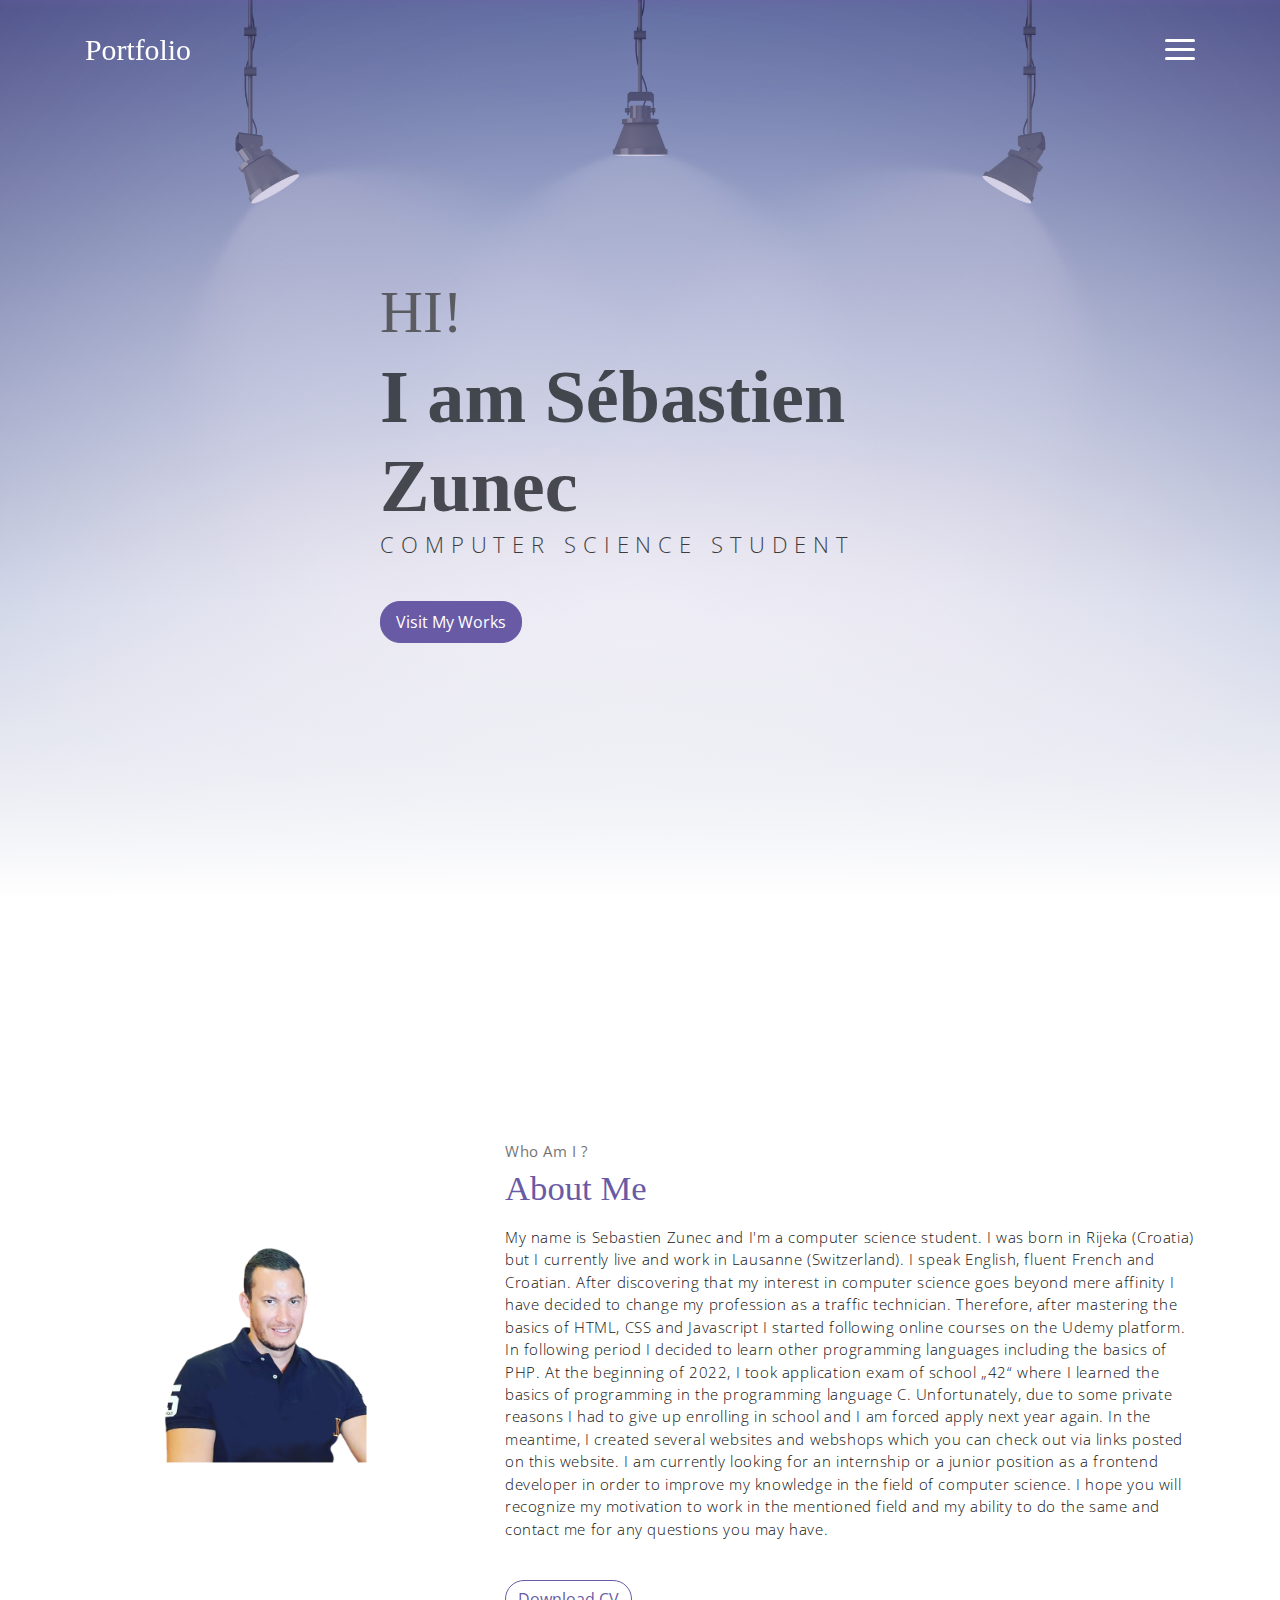
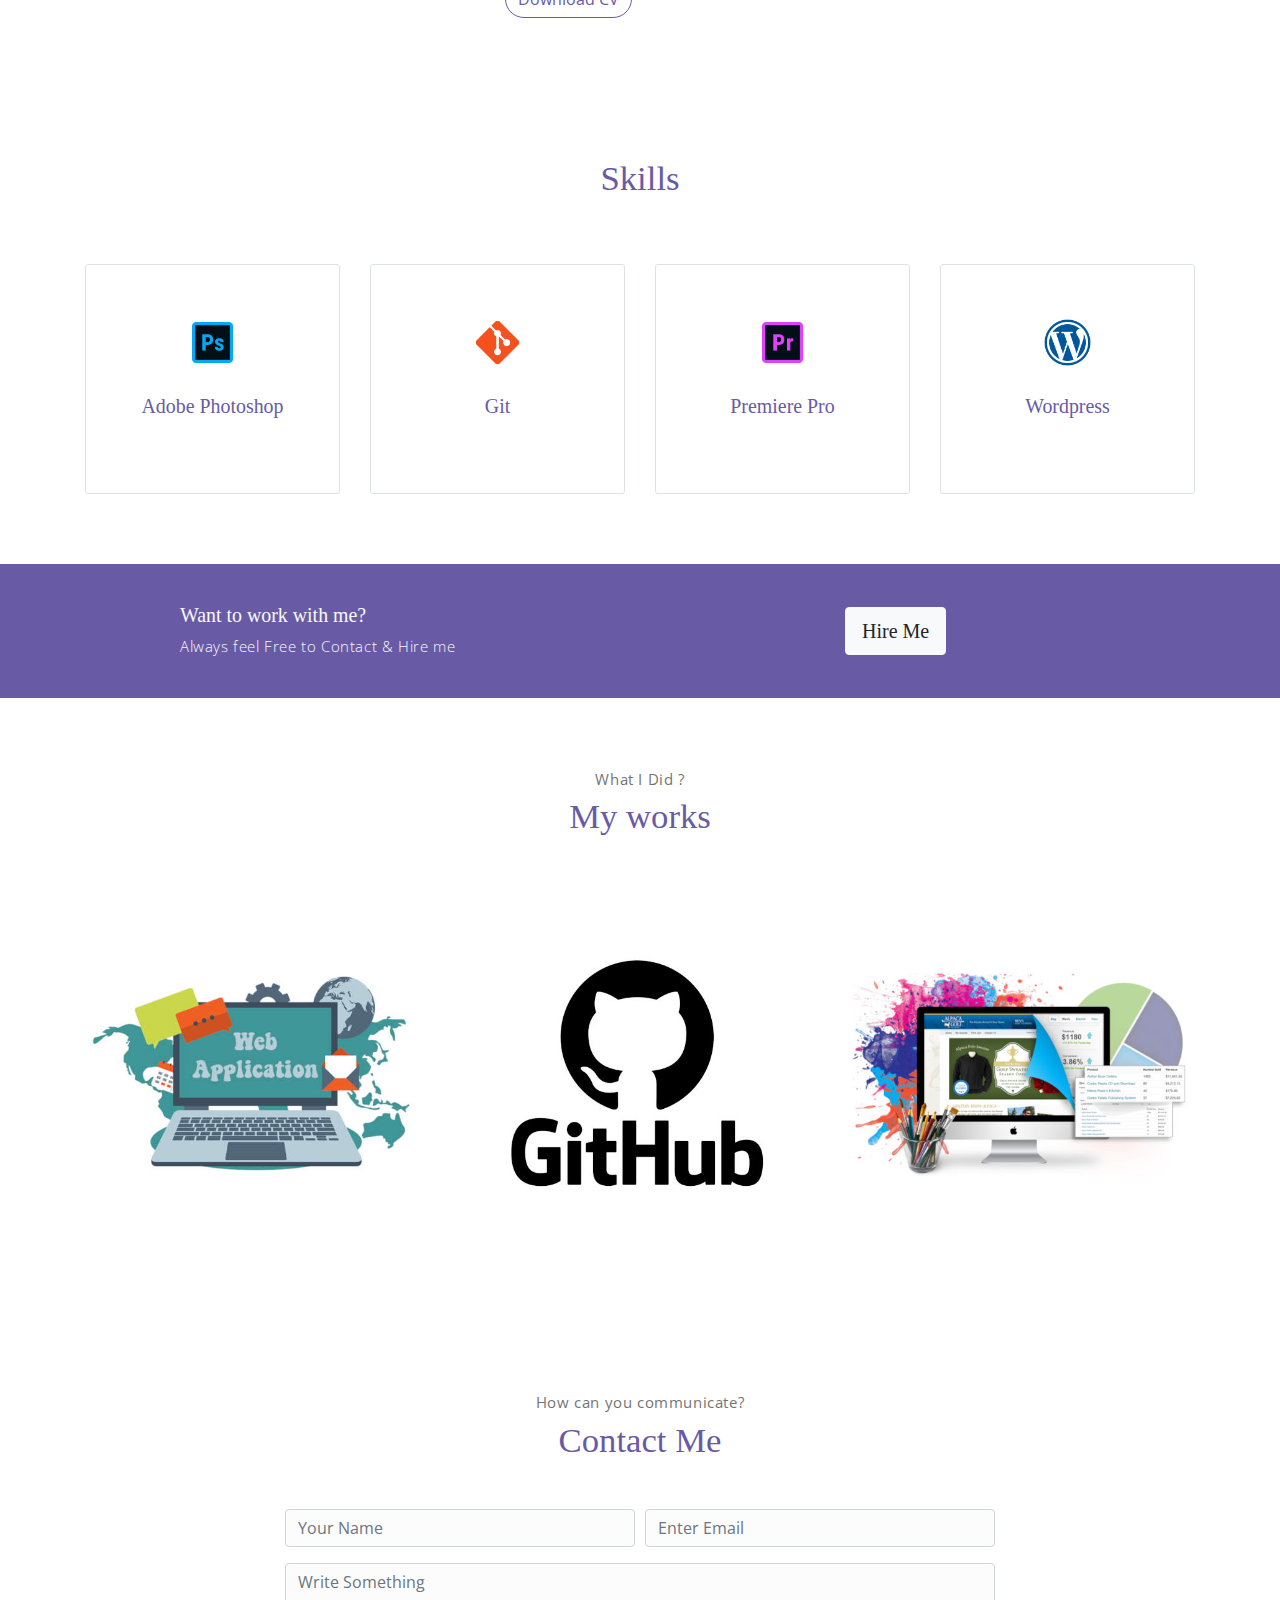
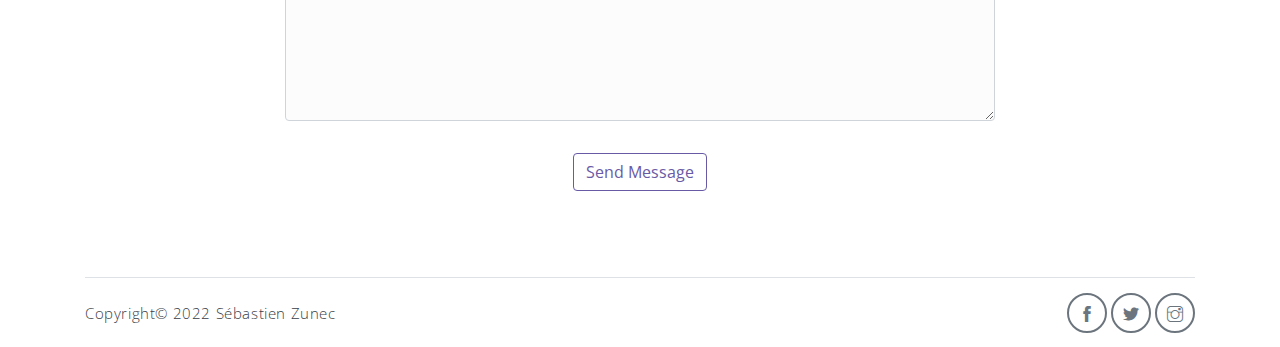
==== commit 5cedb653: "try1.1" ====
--- a/index.html
+++ b/index.html
@@ -25,11 +25,14 @@
                     <a class="link zatvori" href="#about">About</a>
                 </li>
                 <li class="item">
+                    <a class="link zatvori" href="#service">Skills</a>
+                </li>
+                <li class="item">
                     <a class="link zatvori" href="#portfolio">My works</a>
                 </li>
-                <li class="item">
+                <!-- <li class="item">
                     <a class="link zatvori" href="#testmonial">Testmonial</a>
-                </li>
+                </li> -->
 
                 <li class="item">
                     <a class="link zatvori" href="#contact">Contact</a>
@@ -95,7 +98,8 @@
 
 
                     </p>
-                    <button class="btn-rounded btn btn-outline-primary mt-4">Download CV</button>
+                    <a href="assets\cv\CV_Sebastien Zunec.docx"><button class="btn-rounded btn btn-outline-primary mt-4">Download CV</button></a>
+                  
                 </div>
             </div><!-- end of about wrapper -->
         </div><!-- end of container -->
@@ -104,61 +108,76 @@
     <!-- service section -->
     <section class="section" id="service">
         <div class="container text-center">
-            <p class="section-subtitle">What I Do ?</p>
-            <h6 class="section-title mb-6">Service</h6>
+            <!-- <p class="section-subtitle">Some of the basic skills</p> -->
+            <h6 class="section-title mb-6">Skills</h6>
             <!-- row -->
             <div class="row">
                 <div class="col-md-6 col-lg-3">
                     <div class="service-card">
                         <div class="body">
-                            <img src="assets/imgs/pencil-case.svg"
+                            <img src="assets/imgs/photoshop.png"
                                 alt="Download free bootstrap 4 landing page, free boootstrap 4 templates, Download free bootstrap 4.1 landing page, free boootstrap 4.1.1 templates, meyawo Landing page"
                                 class="icon">
-                            <h6 class="title">Naslov</h6>
-                            <p class="subtitle">Labore velit culpa adipisci excepturi consequuntur itaque in nam
-                                molestias dolorem iste quod.</p>
-                        </div>
-                    </div>
-                </div>
+                            <h6 class="title">Adobe Photoshop</h6>
+                            <p class="subtitle">Basic knowledge of photo editing with Photoshop and Gimp programs.</p>
+                        </div>
+                    </div>
+                </div>
+        
                 <div class="col-md-6 col-lg-3">
                     <div class="service-card">
                         <div class="body">
-                            <img src="assets/imgs/responsive.svg"
+                            <img src="assets/imgs/git.png"
                                 alt="Download free bootstrap 4 landing page, free boootstrap 4 templates, Download free bootstrap 4.1 landing page, free boootstrap 4.1.1 templates, meyawo Landing page"
                                 class="icon">
-                            <h6 class="title">Sapiente</h6>
-                            <p class="subtitle">Labore velit culpa adipisci excepturi consequuntur itaque in nam
-                                molestias dolorem iste quod.</p>
+                            <h6 class="title">Git</h6>
+                            <p class="subtitle">Advanced use of Git and Github.</p>
                         </div>
                     </div>
                 </div>
                 <div class="col-md-6 col-lg-3">
                     <div class="service-card">
                         <div class="body">
-                            <img src="assets/imgs/toolbox.svg"
+                            <img src="assets/imgs/adobe-premiere-pro.png"
                                 alt="Download free bootstrap 4 landing page, free boootstrap 4 templates, Download free bootstrap 4.1 landing page, free boootstrap 4.1.1 templates, meyawo Landing page"
                                 class="icon">
-                            <h6 class="title">Placeat</h6>
-                            <p class="subtitle">Labore velit culpa adipisci excepturi consequuntur itaque in nam
-                                molestias dolorem iste quod.</p>
+                            <h6 class="title">Premiere Pro</h6>
+                            <p class="subtitle">Basic knowledge of video editing with Premiere Pro and DaVinci Resolve programs.</p>
                         </div>
                     </div>
                 </div>
                 <div class="col-md-6 col-lg-3">
                     <div class="service-card">
                         <div class="body">
-                            <img src="assets/imgs/analytics.svg"
+                            <img src="assets/imgs/wordpress.png"
                                 alt="Download free bootstrap 4 landing page, free boootstrap 4 templates, Download free bootstrap 4.1 landing page, free boootstrap 4.1.1 templates, meyawo Landing page"
                                 class="icon">
-                            <h6 class="title">Iusto</h6>
-                            <p class="subtitle">Labore velit culpa adipisci excepturi consequuntur itaque in nam
-                                molestias dolorem iste quod.</p>
+                            <h6 class="title">Wordpress</h6>
+                            <p class="subtitle">Advanced use of the most popular CMS Wordpress</p>
                         </div>
                     </div>
                 </div>
             </div><!-- end of row -->
         </div>
     </section><!-- end of service section -->
+
+        <!-- section -->
+    <section class="section-sm bg-primary">
+        <!-- container -->
+        <div class="container text-center text-sm-left">
+            <!-- row -->
+            <div class="row align-items-center">
+                <div class="col-sm offset-md-1 mb-4 mb-md-0">
+                    <h6 class="title text-light">Want to work with me?</h6>
+                    <p class="m-0 text-light">Always feel Free to Contact & Hire me</p>
+                </div>
+                <div class="col-sm offset-sm-2 offset-md-3">
+                   <a href="#contact"> <button class="btn btn-lg my-font btn-light rounded">Hire Me</button></a>
+                </div>
+            </div> <!-- end of row -->
+        </div> <!-- end of container -->
+    </section> <!-- end of section -->
+
 
     <!-- portfolio section -->
     <section class="section" id="portfolio">
@@ -168,7 +187,7 @@
             <!-- row -->
             <div class="row">
                 <div class="col-md-4">
-                    <a href="https://testermonsite.ch/wimHof/" target="_blank" class="portfolio-card">
+                    <a href="https://sebwebswiss.github.io/wimHof/" target="_blank" class="portfolio-card">
                         <img src="assets/imgs/folio-12.jpg" class="portfolio-card-img"
                             alt="Download free bootstrap 4 landing page, free boootstrap 4 templates, Download free bootstrap 4.1 landing page, free boootstrap 4.1.1 templates, meyawo Landing page">
                         <span class="portfolio-card-overlay">
@@ -180,7 +199,7 @@
                     </a>
                 </div>
                 <div class="col-md-4">
-                    <a href="#" class="portfolio-card">
+                    <a href="https://github.com/Sebwebswiss" target="_blank" class="portfolio-card">
                         <img class="portfolio-card-img" src="assets/imgs/folio-1.4.jpg" class="img-responsive rounded"
                             alt="Download free bootstrap 4 landing page, free boootstrap 4 templates, Download free bootstrap 4.1 landing page, free boootstrap 4.1.1 templates, meyawo Landing page">
                         <span class="portfolio-card-overlay">
@@ -192,7 +211,7 @@
                     </a>
                 </div>
                 <div class="col-md-4">
-                    <a href="#" class="portfolio-card">
+                    <a href="https://sebwebswiss.ch" target="_blank"class="portfolio-card">
                         <img class="portfolio-card-img" src="assets/imgs/folio-1.3.jpg" class="img-responsive rounded"
                             alt="Download free bootstrap 4 landing page, free boootstrap 4 templates, Download free bootstrap 4.1 landing page, free boootstrap 4.1.1 templates, meyawo Landing page">
                         <span class="portfolio-card-overlay">
@@ -211,30 +230,13 @@
     <!-- pricing section -->
 
 
-    <!-- section -->
-    <section class="section-sm bg-primary">
-        <!-- container -->
-        <div class="container text-center text-sm-left">
-            <!-- row -->
-            <div class="row align-items-center">
-                <div class="col-sm offset-md-1 mb-4 mb-md-0">
-                    <h6 class="title text-light">Want to work with me?</h6>
-                    <p class="m-0 text-light">Always feel Free to Contact & Hire me</p>
-                </div>
-                <div class="col-sm offset-sm-2 offset-md-3">
-                   <a href="#contact"> <button class="btn btn-lg my-font btn-light rounded">Hire Me</button></a>
-                </div>
-            </div> <!-- end of row -->
-        </div> <!-- end of container -->
-    </section> <!-- end of section -->
 
     <!-- testimonial section -->
-    <section class="section" id="testmonial">
+    <!-- <section class="section" id="testmonial">
         <div class="container text-center">
             <p class="section-subtitle">What Think Client About Me ?</p>
             <h6 class="section-title mb-6">Testmonial</h6>
 
-            <!-- row -->
             <div class="row">
                 <div class="col-md-6">
                     <div class="testimonial-card">
@@ -265,8 +267,7 @@
                     </div>
                 </div>
             </div>
-        </div> <!-- end of container -->
-    </section> <!-- end of testimonial section -->
+    </section>  -->
 
 
 
@@ -303,13 +304,13 @@
     <!-- footer -->
     <div class="container">
         <footer class="footer">
-            <p class="mb-0">Copyright
+            <p class="mb-0">Copyright© 2022 Sébastien Zunec
            
             </p>
             <div class="social-links text-right m-auto ml-sm-auto">
-                <a href="javascript:void(0)" class="link"><i class="ti-facebook"></i></a>
-                <a href="javascript:void(0)" class="link"><i class="ti-twitter-alt"></i></a>
-                <a href="javascript:void(0)" class="link"><i class="ti-instagram"></i></a>
+                <a href="https://www.facebook.com/sanjin.zunec" class="link"><i class="ti-facebook"></i></a>
+                <a href="https://www.twitter.com/SebastienZunec"><i class="ti-twitter-alt"></i></a>
+                <a href="https://www.instagram.com/zuna_ri7/" class="link"><i class="ti-instagram"></i></a>
    
             </div>
         </footer>
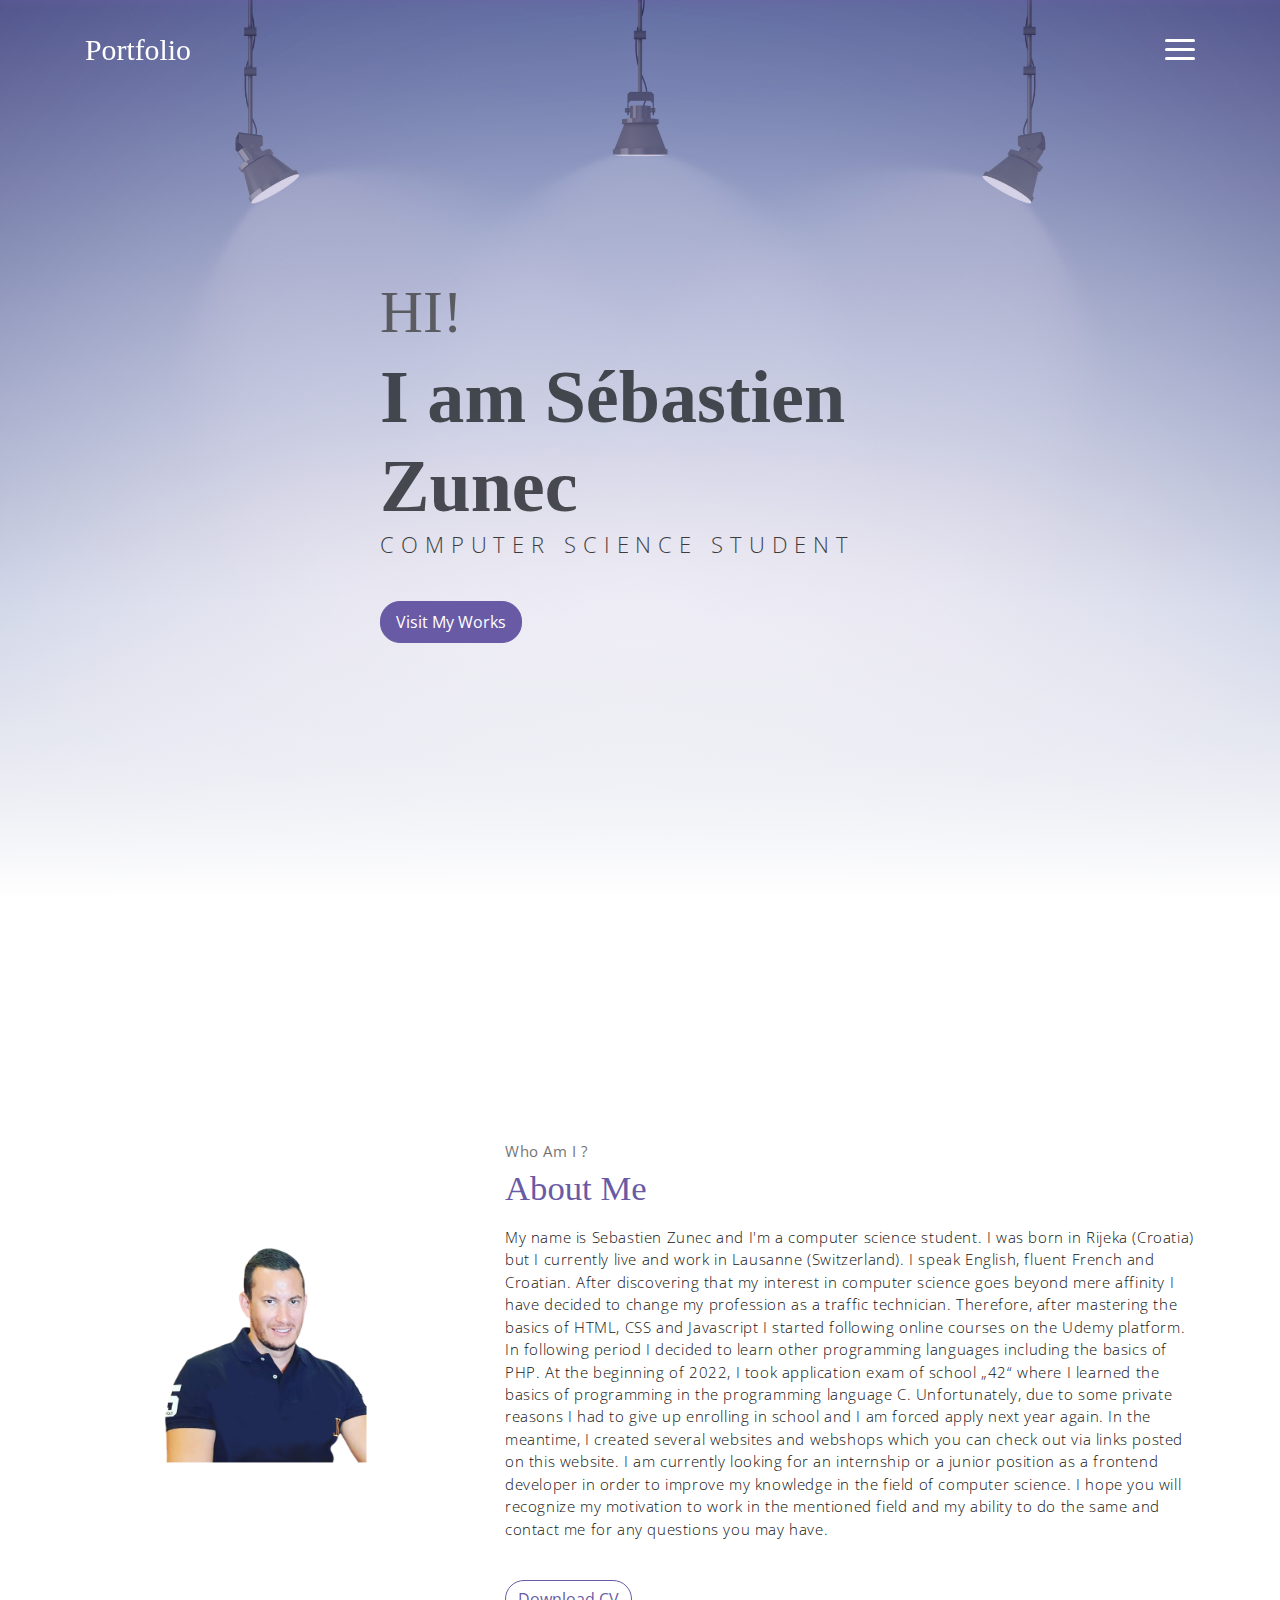
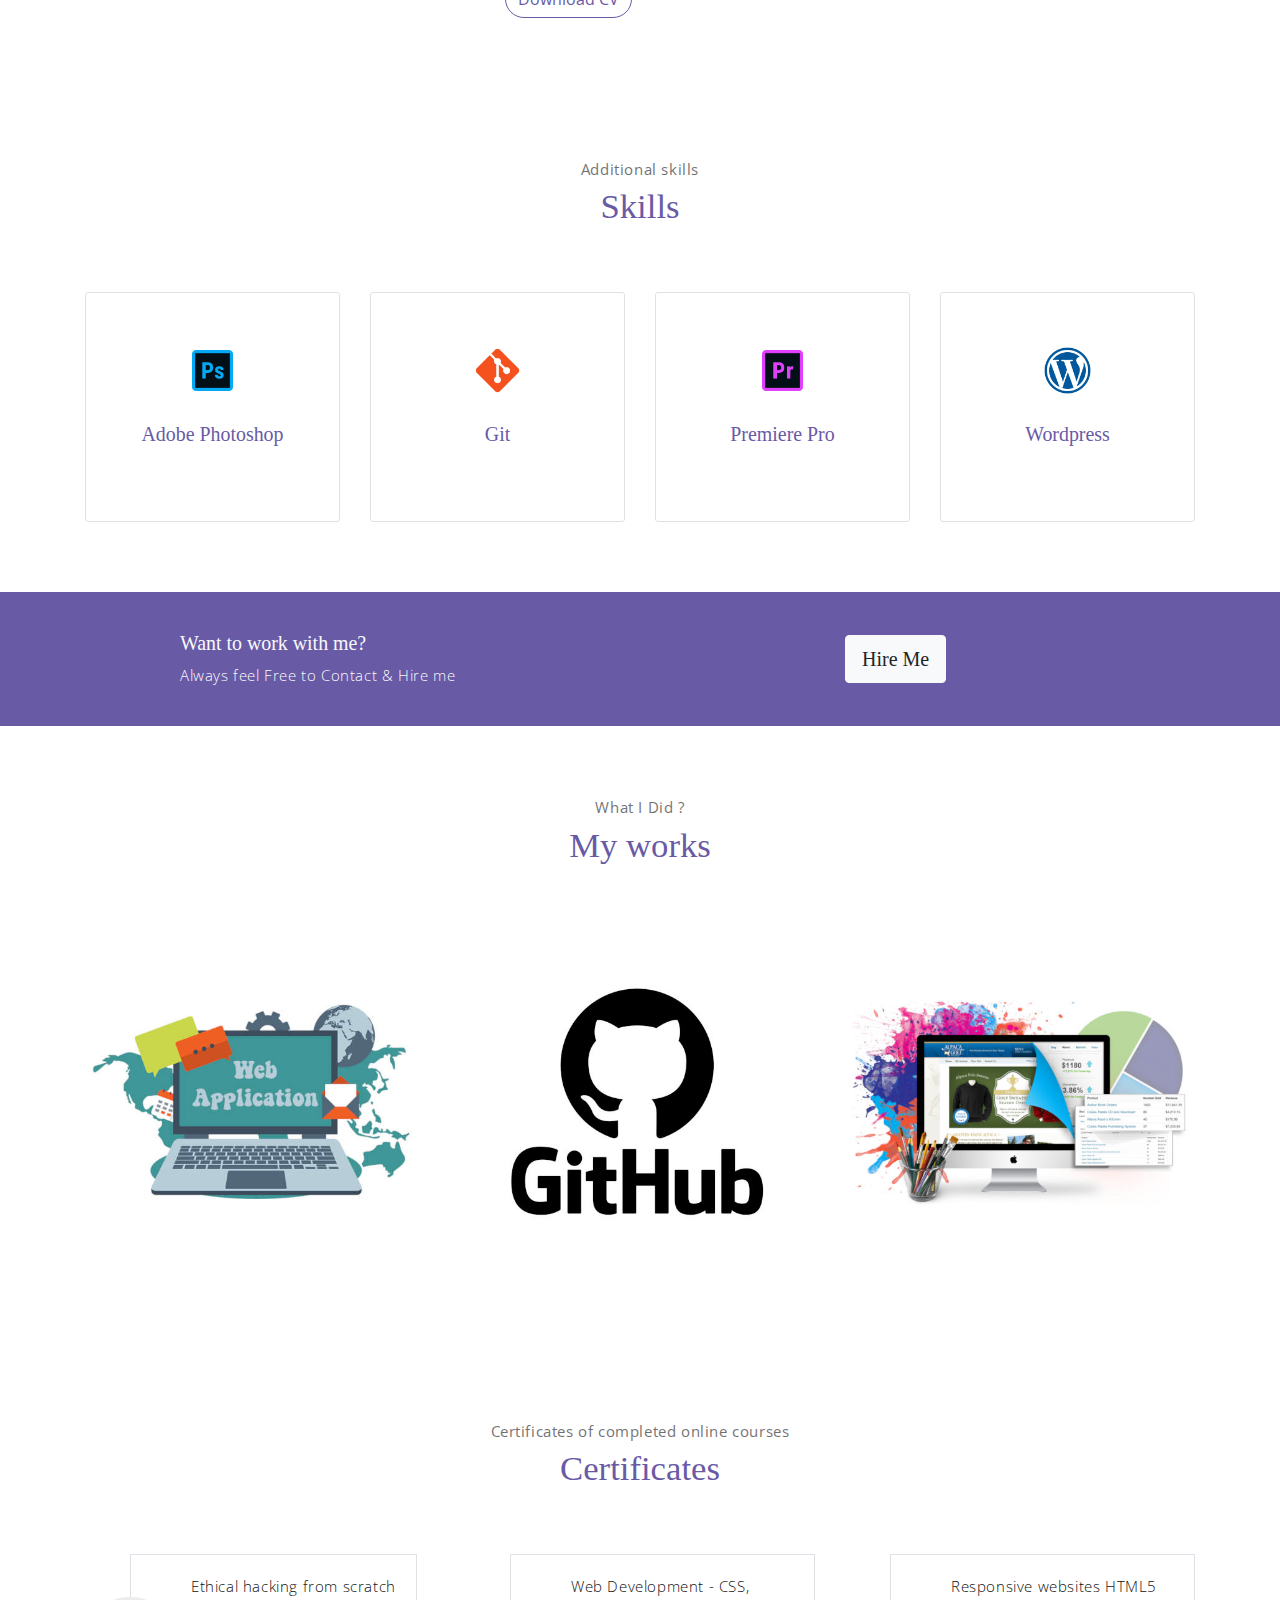
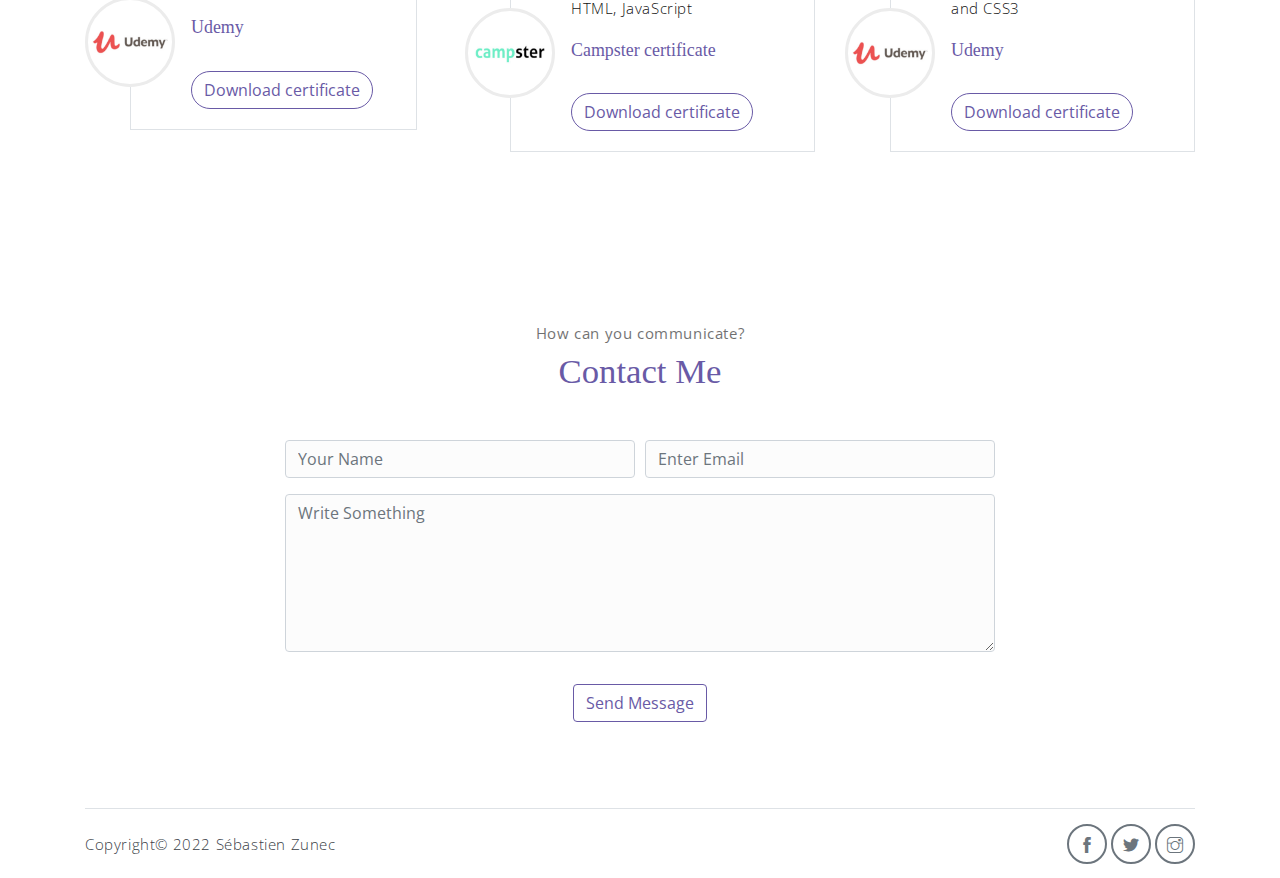
==== commit 489c588d: "commit cert" ====
--- a/index.html
+++ b/index.html
@@ -30,9 +30,9 @@
                 <li class="item">
                     <a class="link zatvori" href="#portfolio">My works</a>
                 </li>
-                <!-- <li class="item">
-                    <a class="link zatvori" href="#testmonial">Testmonial</a>
-                </li> -->
+                <li class="item">
+                    <a class="link zatvori" href="#cert">Certificate</a>
+                </li>
 
                 <li class="item">
                     <a class="link zatvori" href="#contact">Contact</a>
@@ -69,7 +69,8 @@
             <div class="about">
                 <div class="about-img-holder">
                     <img src="assets/imgs/man.png" class="about-img"
-                        alt="Download free bootstrap 4 landing page, free boootstrap 4 templates, Download free bootstrap 4.1 landing page, free boootstrap 4.1.1 templates, meyawo Landing page">
+                     
+                >
                 </div>
                 <div class="about-caption">
                     <p class="section-subtitle">Who Am I ?</p>
@@ -98,7 +99,7 @@
 
 
                     </p>
-                    <a href="assets\cv\CV_Sebastien Zunec.docx"><button class="btn-rounded btn btn-outline-primary mt-4">Download CV</button></a>
+                    <a href="assets\cv\CVSebastienZunec.docx"><button class="btn-rounded btn btn-outline-primary mt-4">Download CV</button></a>
                   
                 </div>
             </div><!-- end of about wrapper -->
@@ -108,7 +109,7 @@
     <!-- service section -->
     <section class="section" id="service">
         <div class="container text-center">
-            <!-- <p class="section-subtitle">Some of the basic skills</p> -->
+             <p class="section-subtitle">Additional skills</p>
             <h6 class="section-title mb-6">Skills</h6>
             <!-- row -->
             <div class="row">
@@ -116,8 +117,7 @@
                     <div class="service-card">
                         <div class="body">
                             <img src="assets/imgs/photoshop.png"
-                                alt="Download free bootstrap 4 landing page, free boootstrap 4 templates, Download free bootstrap 4.1 landing page, free boootstrap 4.1.1 templates, meyawo Landing page"
-                                class="icon">
+                            class="icon">
                             <h6 class="title">Adobe Photoshop</h6>
                             <p class="subtitle">Basic knowledge of photo editing with Photoshop and Gimp programs.</p>
                         </div>
@@ -128,7 +128,7 @@
                     <div class="service-card">
                         <div class="body">
                             <img src="assets/imgs/git.png"
-                                alt="Download free bootstrap 4 landing page, free boootstrap 4 templates, Download free bootstrap 4.1 landing page, free boootstrap 4.1.1 templates, meyawo Landing page"
+                              
                                 class="icon">
                             <h6 class="title">Git</h6>
                             <p class="subtitle">Advanced use of Git and Github.</p>
@@ -139,7 +139,7 @@
                     <div class="service-card">
                         <div class="body">
                             <img src="assets/imgs/adobe-premiere-pro.png"
-                                alt="Download free bootstrap 4 landing page, free boootstrap 4 templates, Download free bootstrap 4.1 landing page, free boootstrap 4.1.1 templates, meyawo Landing page"
+                            
                                 class="icon">
                             <h6 class="title">Premiere Pro</h6>
                             <p class="subtitle">Basic knowledge of video editing with Premiere Pro and DaVinci Resolve programs.</p>
@@ -150,7 +150,7 @@
                     <div class="service-card">
                         <div class="body">
                             <img src="assets/imgs/wordpress.png"
-                                alt="Download free bootstrap 4 landing page, free boootstrap 4 templates, Download free bootstrap 4.1 landing page, free boootstrap 4.1.1 templates, meyawo Landing page"
+                             
                                 class="icon">
                             <h6 class="title">Wordpress</h6>
                             <p class="subtitle">Advanced use of the most popular CMS Wordpress</p>
@@ -188,8 +188,7 @@
             <div class="row">
                 <div class="col-md-4">
                     <a href="https://sebwebswiss.github.io/wimHof/" target="_blank" class="portfolio-card">
-                        <img src="assets/imgs/folio-12.jpg" class="portfolio-card-img"
-                            alt="Download free bootstrap 4 landing page, free boootstrap 4 templates, Download free bootstrap 4.1 landing page, free boootstrap 4.1.1 templates, meyawo Landing page">
+                        <img src="assets/imgs/folio-12.jpg" class="portfolio-card-img">
                         <span class="portfolio-card-overlay">
                             <span class="portfolio-card-caption">
                                 <h4>Web Application</h4>
@@ -201,7 +200,7 @@
                 <div class="col-md-4">
                     <a href="https://github.com/Sebwebswiss" target="_blank" class="portfolio-card">
                         <img class="portfolio-card-img" src="assets/imgs/folio-1.4.jpg" class="img-responsive rounded"
-                            alt="Download free bootstrap 4 landing page, free boootstrap 4 templates, Download free bootstrap 4.1 landing page, free boootstrap 4.1.1 templates, meyawo Landing page">
+                           >
                         <span class="portfolio-card-overlay">
                             <span class="portfolio-card-caption">
                                 <h4>Exercises on github</h4>
@@ -213,7 +212,7 @@
                 <div class="col-md-4">
                     <a href="https://sebwebswiss.ch" target="_blank"class="portfolio-card">
                         <img class="portfolio-card-img" src="assets/imgs/folio-1.3.jpg" class="img-responsive rounded"
-                            alt="Download free bootstrap 4 landing page, free boootstrap 4 templates, Download free bootstrap 4.1 landing page, free boootstrap 4.1.1 templates, meyawo Landing page">
+                          >
                         <span class="portfolio-card-overlay">
                             <span class="portfolio-card-caption">
                                 <h4>Creating web pages</h4>
@@ -231,45 +230,57 @@
 
 
 
-    <!-- testimonial section -->
-    <!-- <section class="section" id="testmonial">
-        <div class="container text-center">
-            <p class="section-subtitle">What Think Client About Me ?</p>
-            <h6 class="section-title mb-6">Testmonial</h6>
+    
+     <section class="section" id="cert">
+        <div class="container text-center">
+            <p class="section-subtitle">Certificates of completed online courses</p>
+            <h6 class="section-title mb-6">Certificates</h6>
 
             <div class="row">
-                <div class="col-md-6">
+
+                <div class="col-md-4">
                     <div class="testimonial-card">
                         <div class="testimonial-card-img-holder">
-                            <img src="assets/imgs/avatar2.jpg" class="testimonial-card-img"
-                                alt="Download free bootstrap 4 landing page, free boootstrap 4 templates, Download free bootstrap 4.1 landing page, free boootstrap 4.1.1 templates, meyawo Landing page">
+                            <img src="assets/imgs/avatar1.jpg" class="testimonial-card-img">
                         </div>
                         <div class="testimonial-card-body">
-                            <p class="testimonial-card-subtitle">Lorem ipsum dolor sit amet, consectetur adipisicing
-                                elit. Eaque doloribus autem aperiam earum nostrum omnis blanditiis corporis perspiciatis
-                                adipisci nihil.</p>
-                            <h6 class="testimonial-card-title">Emily Reb</h6>
-                        </div>
-                    </div>
-                </div>
-                <div class="col-md-6">
+                            <p class="testimonial-card-subtitle">Ethical hacking from scratch</p>
+                            <h6 class="testimonial-card-title">Udemy</h6>
+                            <a href="assets\cert\hacking.pdf" target=”_blank”><button class="btn-rounded btn btn-outline-primary mt-4">Download certificate</button></a>
+                        </div>
+                    </div>
+                </div>
+
+                <div class="col-md-4">
                     <div class="testimonial-card">
                         <div class="testimonial-card-img-holder">
-                            <img src="assets/imgs/avatar3.jpg" class="testimonial-card-img"
-                                alt="Download free bootstrap 4 landing page, free boootstrap 4 templates, Download free bootstrap 4.1 landing page, free boootstrap 4.1.1 templates, meyawo Landing page">
+                            <img src="assets/imgs/avatar2.jpg" class="testimonial-card-img">
                         </div>
                         <div class="testimonial-card-body">
-                            <p class="testimonial-card-subtitle">Lorem ipsum dolor sit amet, consectetur adipisicing
-                                elit. Eaque doloribus autem aperiam earum nostrum omnis blanditiis corporis perspiciatis
-                                adipisci nihil.</p>
-                            <h6 class="testimonial-card-title">Emily Reb</h6>
+                            <p class="testimonial-card-subtitle"> 
+                                Web Development - CSS, HTML, JavaScript</p>
+                            <h6 class="testimonial-card-title">Campster certificate</h6>
+                            <a href="assets\cert\campster.pdf" target=”_blank”><button class="btn-rounded btn btn-outline-primary mt-4">Download certificate</button></a>
+                        </div>
+                    </div>
+                </div>
+              
+                <div class="col-md-4">
+                    <div class="testimonial-card">
+                        <div class="testimonial-card-img-holder">
+                            <img src="assets/imgs/avatar1.jpg" class="testimonial-card-img">
+                        </div>
+                        <div class="testimonial-card-body">
+                            <p class="testimonial-card-subtitle">Responsive websites HTML5 and CSS3 </p>
+                            <h6 class="testimonial-card-title">Udemy</h6>
+                            <a href="assets\cert\html-css-js.pdf" target=”_blank”><button  class="btn-rounded btn btn-outline-primary mt-4">Download certificate</button></a>
                         </div>
                     </div>
                 </div>
             </div>
-    </section>  -->
-
-
+    </section>  
+
+ 
 
     <!-- contact section -->
     <section class="section" id="contact">
--- a/assets/css/meyawo.css
+++ b/assets/css/meyawo.css
@@ -11221,8 +11221,8 @@
       transform: translate(-50%, -50%);
   width: 100%;
 }
-
-.portfolio-card:hover .portfolio-card-overlay {
+/* iza .portfolio-card:hover - da bi bilo prelaskom misa druga boja  */
+.portfolio-card:hover .portfolio-card-overlay {   
   opacity: 1;
   visibility: visible;
   width: 100%;
@@ -11367,6 +11367,8 @@
   width: 90px;
   height: 90px;
   border-radius: 50%;
+  border-style: solid;
+  border-color: #ececec;
 }
 
 .testimonial-card-body {
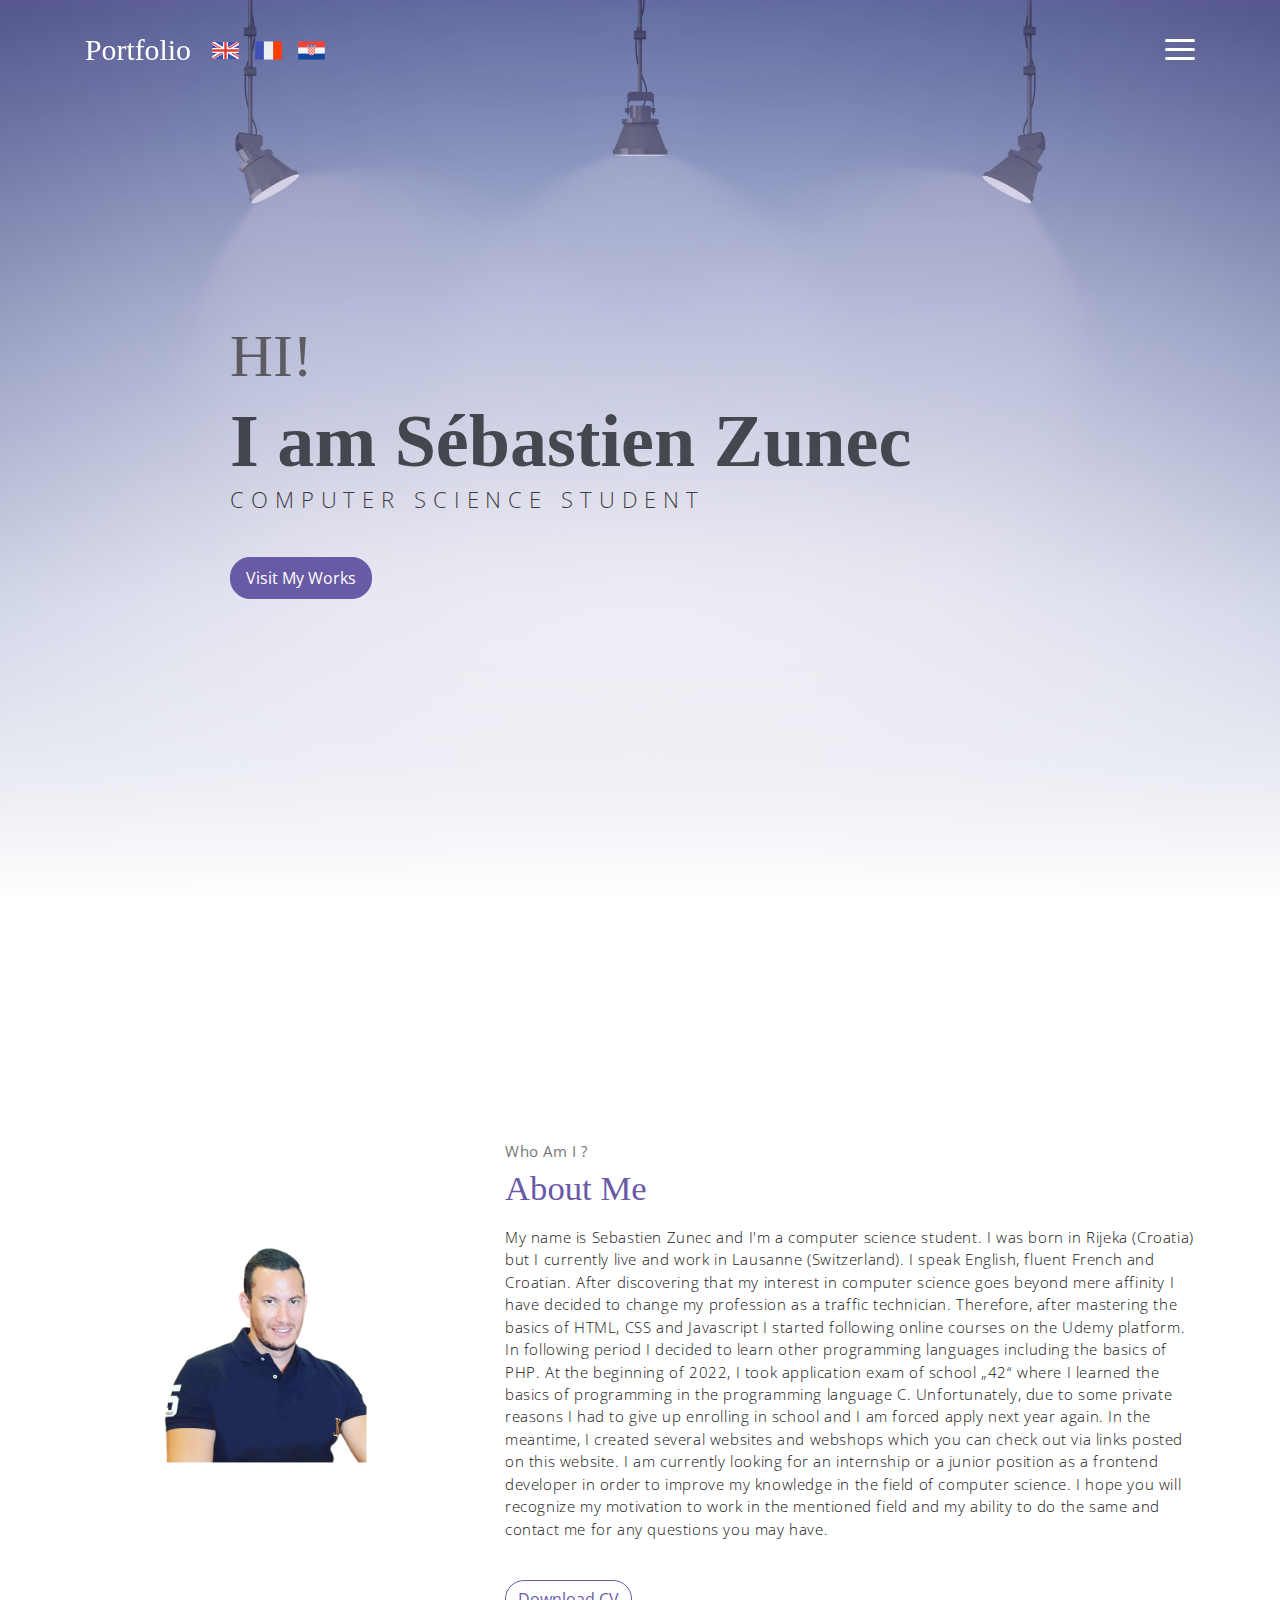
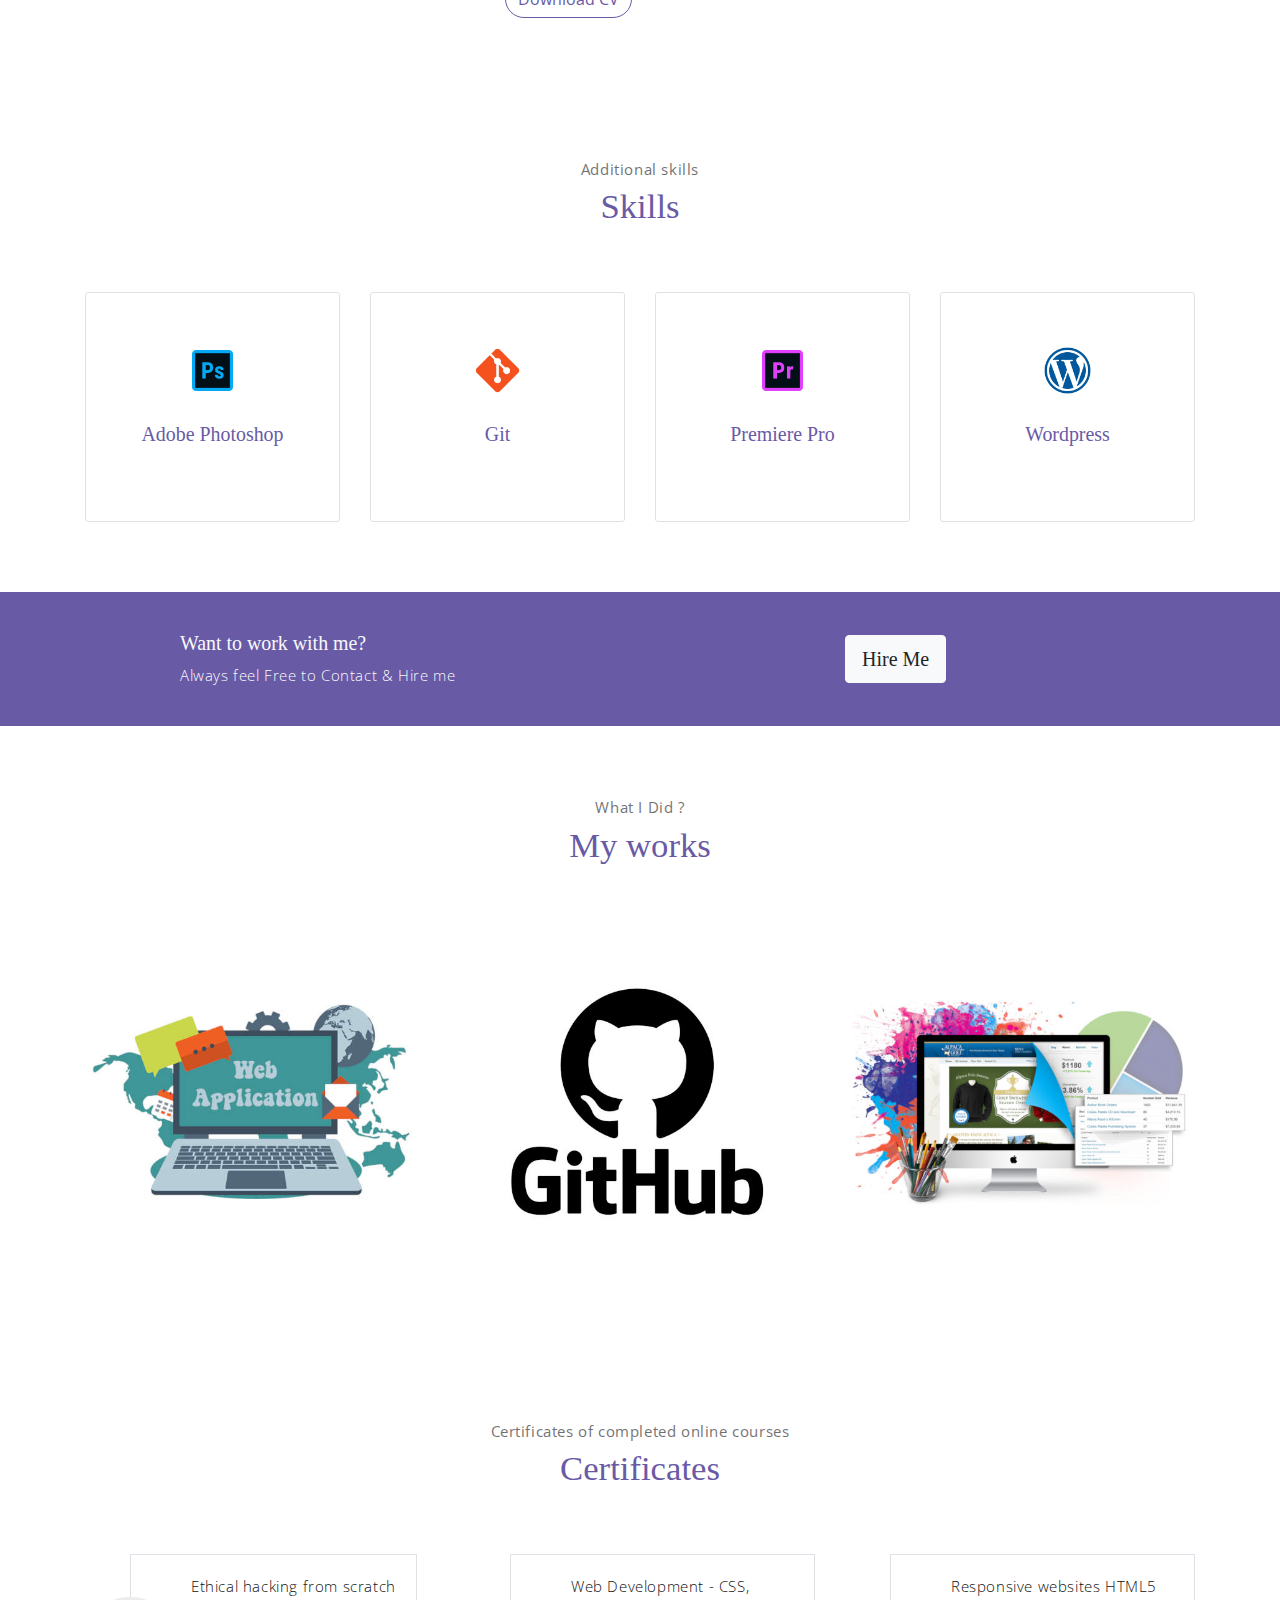
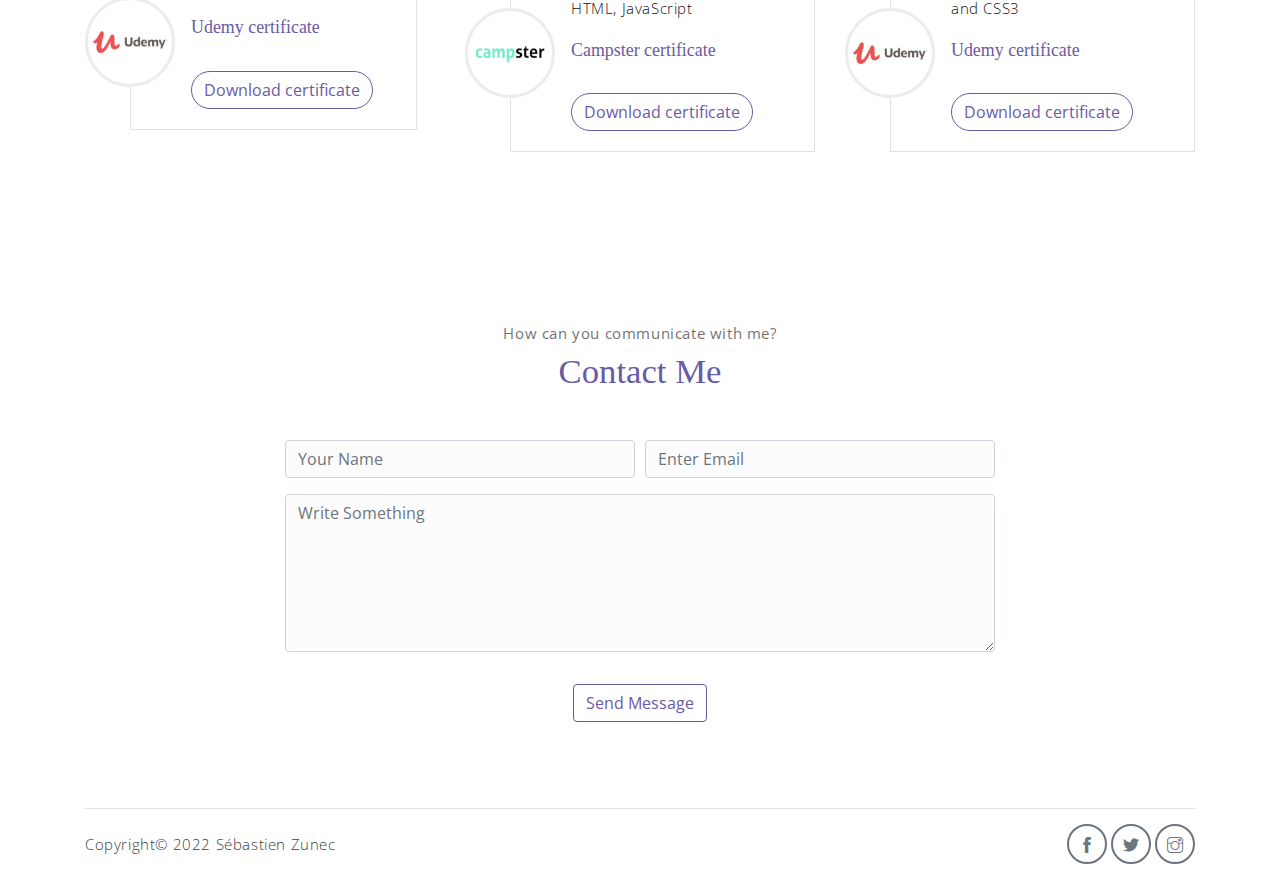
==== commit 00e2f2de: "inLineStyle" ====
--- a/index.html
+++ b/index.html
@@ -17,6 +17,12 @@
     <nav class="custom-navbar" data-spy="affix" data-offset-top="20">
         <div class="container">
             <a class="logo" href="index.html">Portfolio</a>
+            <div style="margin-left: 10px;">
+                <a href="index.html"><img style="margin-left: 10px;" src="assets/imgs/icons8-great-britain-29.png" alt="" srcset=""></a>
+                <a href="fr/index.html"><img style="margin-left: 10px;" src="assets/imgs/icons8-france-29.png" alt="" srcset=""></a>
+                <a href="hr/index.html"><img style="margin-left: 10px;" src="assets/imgs/icons8-croatia-29.png" alt="" srcset=""></a>
+            </div>
+           
             <ul class="nav">
                 <li class="item">
                     <a class="link zatvori" href="#home">Home</a>
@@ -245,7 +251,7 @@
                         </div>
                         <div class="testimonial-card-body">
                             <p class="testimonial-card-subtitle">Ethical hacking from scratch</p>
-                            <h6 class="testimonial-card-title">Udemy</h6>
+                            <h6 class="testimonial-card-title">Udemy certificate</h6>
                             <a href="assets\cert\hacking.pdf" target=”_blank”><button class="btn-rounded btn btn-outline-primary mt-4">Download certificate</button></a>
                         </div>
                     </div>
@@ -272,7 +278,7 @@
                         </div>
                         <div class="testimonial-card-body">
                             <p class="testimonial-card-subtitle">Responsive websites HTML5 and CSS3 </p>
-                            <h6 class="testimonial-card-title">Udemy</h6>
+                            <h6 class="testimonial-card-title">Udemy certificate</h6>
                             <a href="assets\cert\html-css-js.pdf" target=”_blank”><button  class="btn-rounded btn btn-outline-primary mt-4">Download certificate</button></a>
                         </div>
                     </div>
@@ -285,7 +291,7 @@
     <!-- contact section -->
     <section class="section" id="contact">
         <div class="container text-center">
-            <p class="section-subtitle">How can you communicate?</p>
+            <p class="section-subtitle">How can you communicate with me?</p>
             <h6 class="section-title mb-5">Contact Me</h6>
             <!-- contact form -->
           
--- a/assets/css/meyawo.css
+++ b/assets/css/meyawo.css
@@ -12072,7 +12072,7 @@
   -webkit-flex-grow: 1;
       -ms-flex-positive: 1;
           flex-grow: 1;
-  max-width: 550px;
+  max-width: 850px;
 }
 
 .header .header-content .header-title .up {
